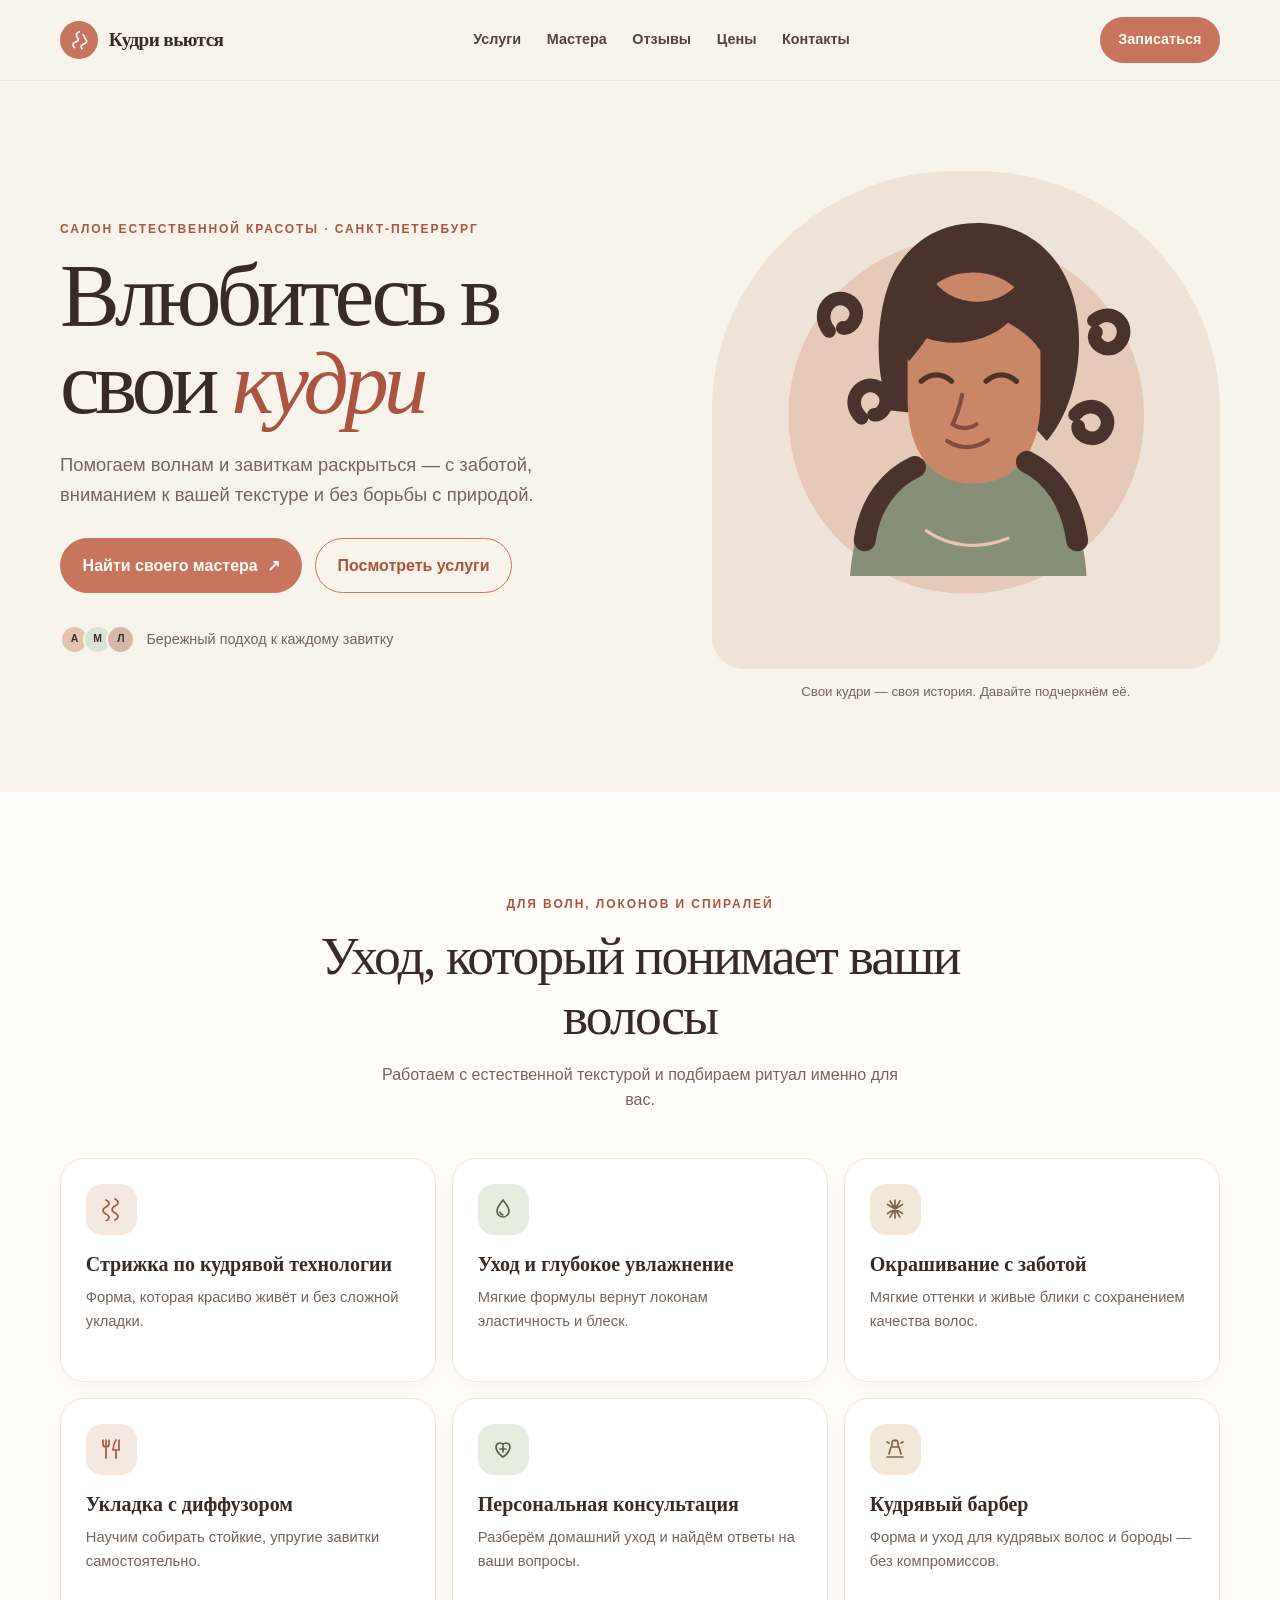
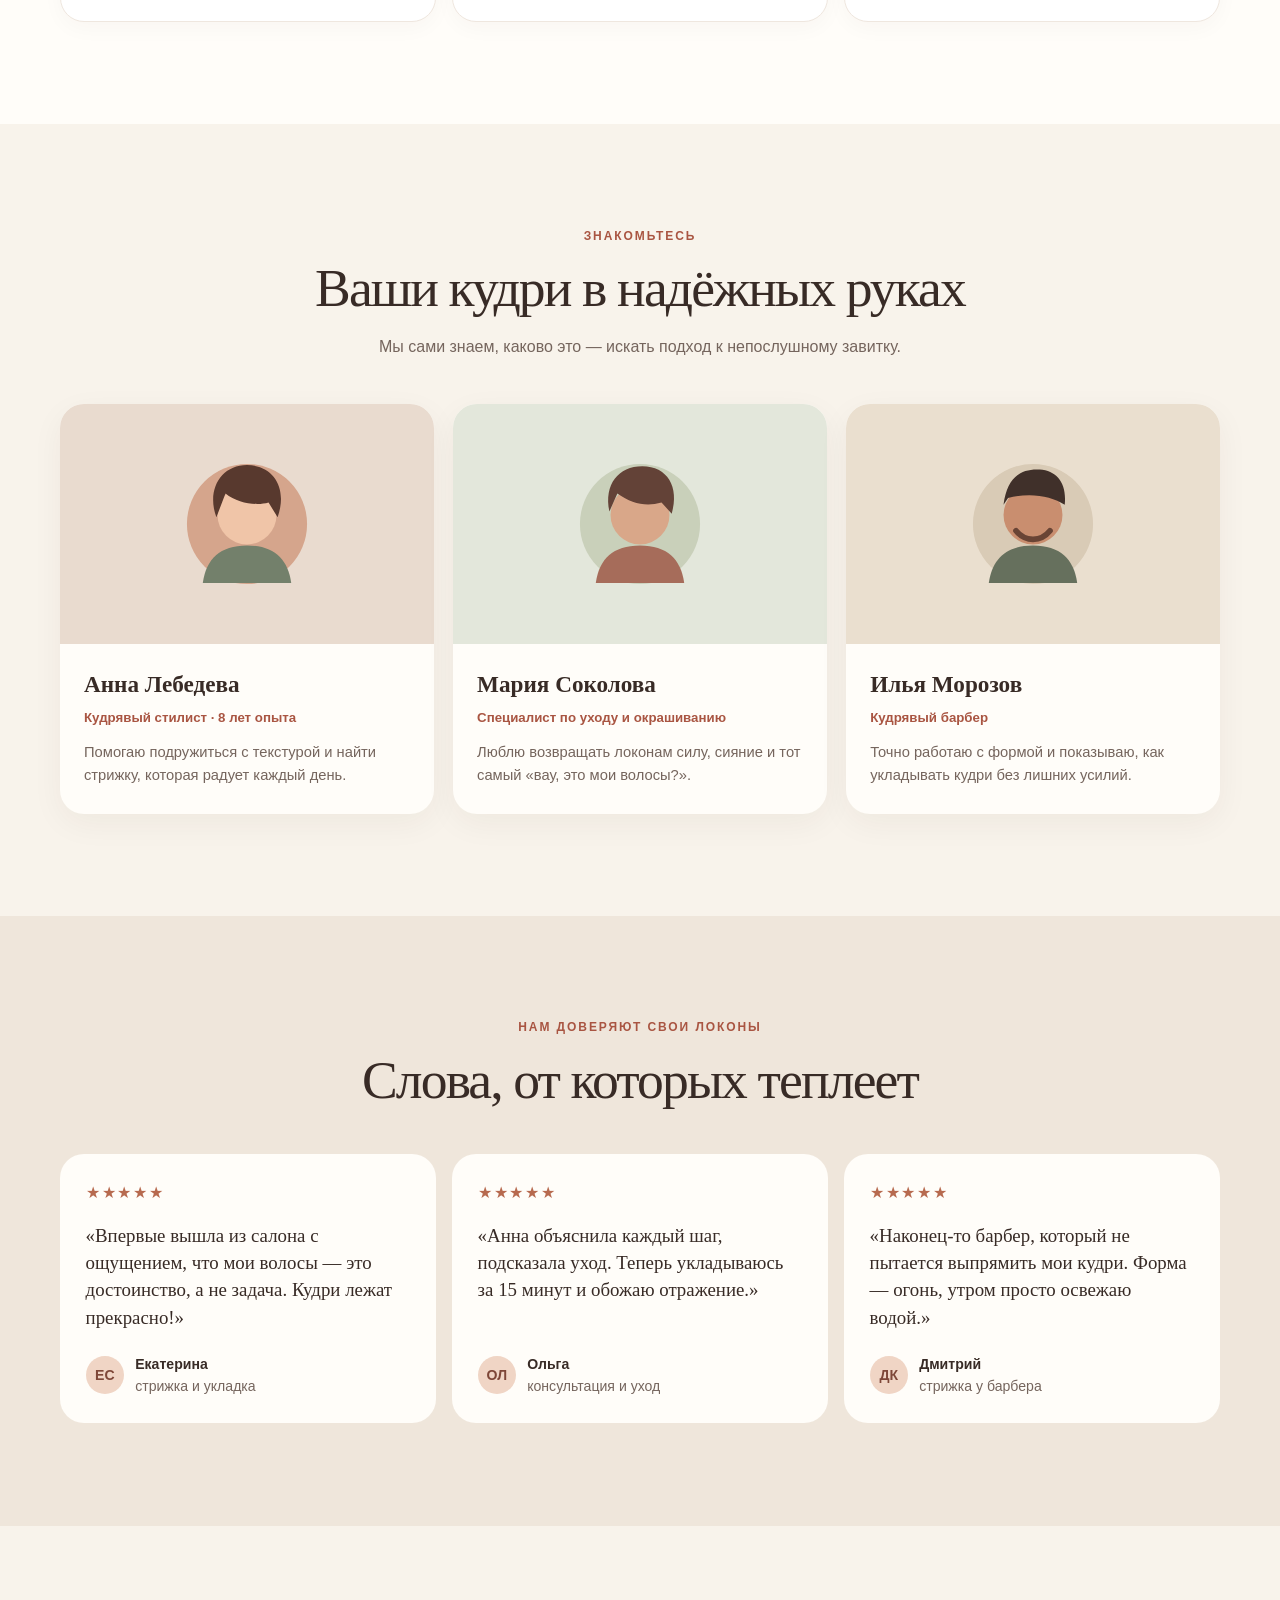
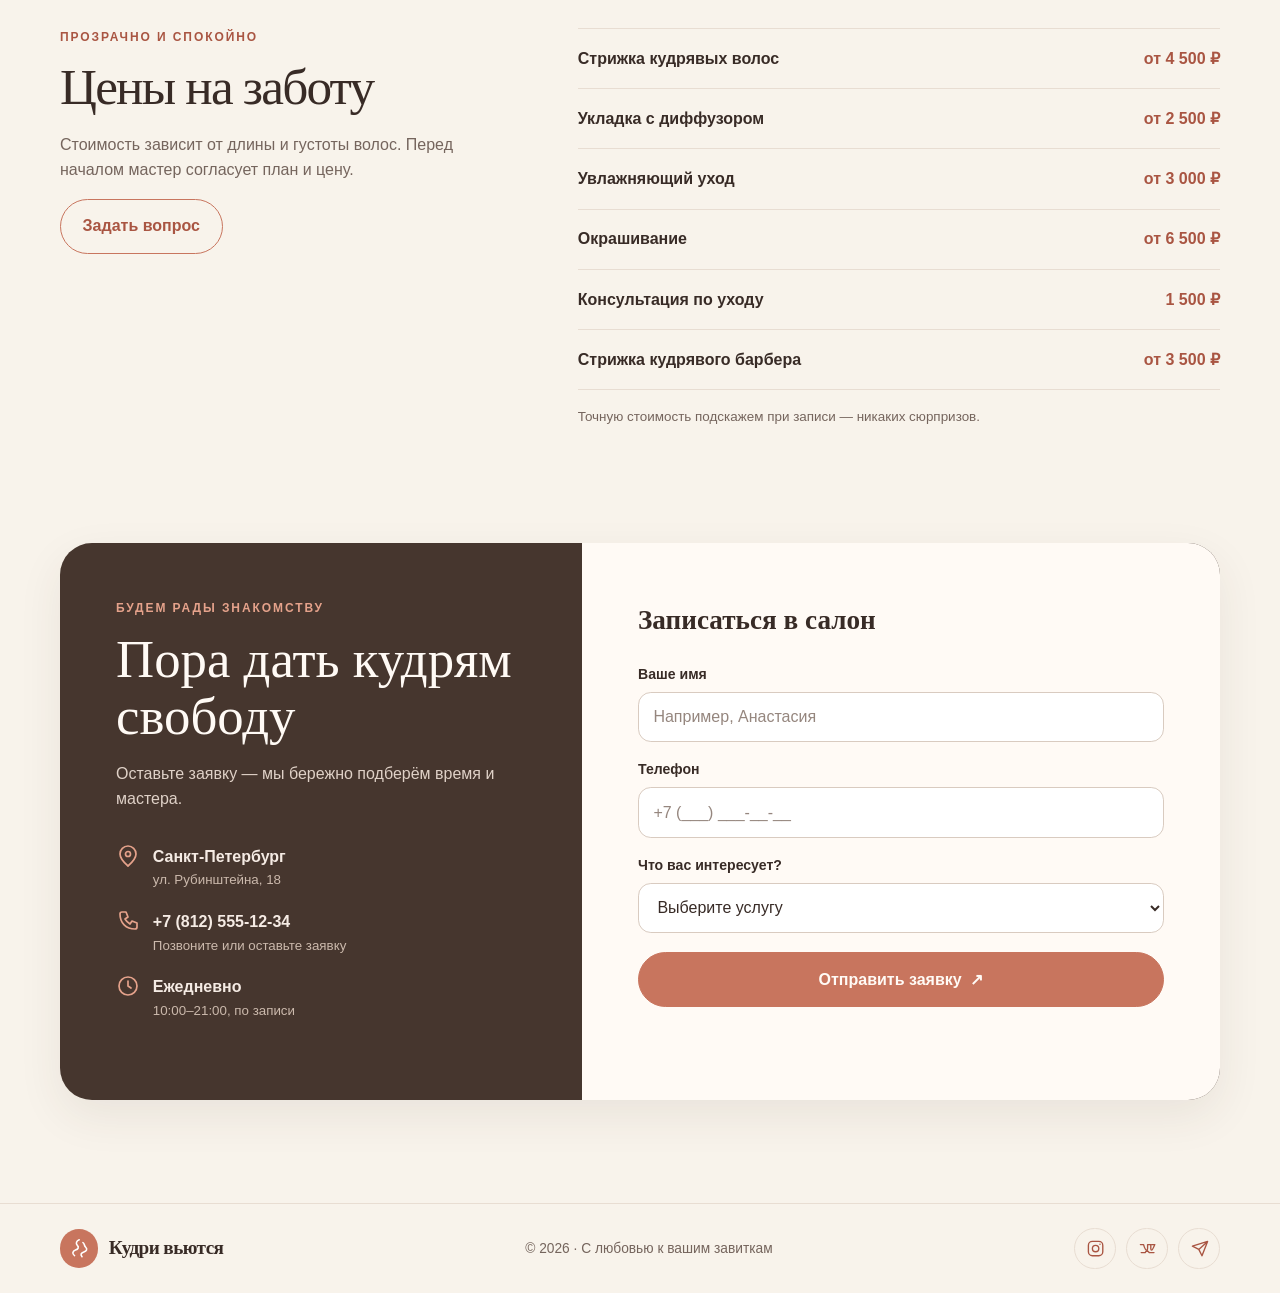
==== index1.html @ ad578640 "hello commit" ====
<!DOCTYPE html>
<html lang="ru">
<head>
  <meta charset="UTF-8">
  <meta name="viewport" content="width=device-width, initial-scale=1.0">
  <meta name="theme-color" content="#f8f3eb">
  <meta name="description" content="Кудри вьются — салон бережного ухода и стрижки для кудрявых волос в Санкт-Петербурге.">
  <title>Кудри вьются — салон для ваших локонов</title>
  <style>
    /* Основа и типографика */
    :root {
      --cream: #f8f3eb;
      --paper: #fffdf9;
      --sand: #eee3d6;
      --rose: #c8755e;
      --rose-dark: #a95542;
      --brown: #382b26;
      --muted: #75655d;
      --sage: #dce2d5;
      --line: #e8ddd2;
      --shadow: 0 1rem 2.8rem rgba(69, 47, 36, .08);
      --radius: 1.5rem;
      font-family: "Segoe UI", "Helvetica Neue", Arial, sans-serif;
      color: var(--brown);
      background: var(--cream);
      scroll-behavior: smooth;
      scroll-padding-top: 6rem;
    }
    * { box-sizing: border-box; }
    body { margin: 0; min-width: 320px; background: var(--cream); line-height: 1.6; }
    button, input, select { font: inherit; }
    a { color: inherit; text-decoration: none; }
    button, a, input, select { -webkit-tap-highlight-color: transparent; }
    :focus-visible { outline: 3px solid #b9624c; outline-offset: 4px; }
    .container { width: min(100% - 2rem, 1160px); margin-inline: auto; }
    .eyebrow { margin: 0 0 .75rem; color: var(--rose-dark); font-size: .75rem; font-weight: 800; letter-spacing: .16em; text-transform: uppercase; }
    .section { padding-block: clamp(4rem, 8vw, 7rem); }
    .section-heading { max-width: 42rem; margin: 0 auto 2.8rem; text-align: center; }
    .section-heading h2 { margin: 0; font-family: Georgia, "Times New Roman", serif; font-size: clamp(2rem, 5vw, 3.35rem); font-weight: 500; line-height: 1.12; letter-spacing: -.035em; }
    .section-heading p:last-child { max-width: 34rem; margin: 1rem auto 0; color: var(--muted); }
    .button { display: inline-flex; min-height: 3.2rem; align-items: center; justify-content: center; gap: .55rem; padding: .85rem 1.35rem; border: 1px solid var(--rose); border-radius: 999px; background: var(--rose); color: #fffaf5; font-weight: 700; cursor: pointer; transition: background .2s, color .2s, transform .2s, box-shadow .2s; }
    .button:hover { transform: translateY(-2px); background: var(--rose-dark); box-shadow: 0 .6rem 1.3rem #9d594033; }
    .button-outline { background: transparent; color: var(--rose-dark); }
    .button-outline:hover { background: var(--rose); color: #fffaf5; }
    .icon { width: 1.5rem; height: 1.5rem; flex: none; fill: none; stroke: currentColor; stroke-width: 1.7; stroke-linecap: round; stroke-linejoin: round; }

    /* Шапка и навигация */
    .site-header { position: sticky; z-index: 10; top: 0; border-bottom: 1px solid rgba(95, 69, 54, .09); background: rgba(248, 243, 235, .94); backdrop-filter: blur(14px); }
    .header-inner { display: flex; min-height: 5rem; align-items: center; justify-content: space-between; gap: 1.2rem; }
    .brand { display: inline-flex; align-items: center; gap: .65rem; font-family: Georgia, "Times New Roman", serif; font-size: 1.2rem; font-weight: 700; letter-spacing: -.03em; white-space: nowrap; }
    .brand-mark { display: grid; width: 2.4rem; height: 2.4rem; place-items: center; border-radius: 50%; background: var(--rose); color: white; }
    .brand-mark .icon { width: 1.4rem; height: 1.4rem; }
    .nav { display: flex; align-items: center; gap: clamp(.8rem, 2vw, 1.7rem); }
    .nav a { color: #55443c; font-size: .9rem; font-weight: 650; transition: color .2s; }
    .nav a:hover { color: var(--rose-dark); }
    .header-cta { min-height: 2.8rem; padding: .65rem 1.1rem; font-size: .9rem; }
    .menu-toggle { display: none; width: 2.8rem; height: 2.8rem; align-items: center; justify-content: center; border: 1px solid var(--line); border-radius: 50%; background: var(--paper); color: var(--brown); cursor: pointer; }

    /* Первый экран */
    .hero { overflow: hidden; padding-block: clamp(3rem, 7vw, 6.5rem); }
    .hero-grid { display: grid; grid-template-columns: 1.05fr .95fr; align-items: center; gap: clamp(2rem, 7vw, 6rem); }
    .hero-copy { padding-block: 1rem; }
    .hero h1 { max-width: 12ch; margin: 0; font-family: Georgia, "Times New Roman", serif; font-size: clamp(3rem, 7vw, 6rem); font-weight: 500; line-height: .99; letter-spacing: -.055em; }
    .hero h1 em { color: var(--rose-dark); font-weight: 500; }
    .hero-copy > p:not(.eyebrow) { max-width: 33rem; margin: 1.4rem 0 1.8rem; color: var(--muted); font-size: clamp(1rem, 1.7vw, 1.15rem); }
    .hero-actions { display: flex; flex-wrap: wrap; gap: .8rem; }
    .hero-note { display: flex; align-items: center; gap: .7rem; margin-top: 2rem; color: var(--muted); font-size: .9rem; }
    .note-dots { display: flex; }
    .note-dots span { display: grid; width: 1.8rem; height: 1.8rem; place-items: center; margin-left: -.35rem; border: 2px solid var(--cream); border-radius: 50%; background: var(--sage); color: var(--brown); font-size: .65rem; font-weight: 800; }
    .note-dots span:first-child { margin-left: 0; background: #e5c3ad; }
    .note-dots span:last-child { background: #d6b9aa; }
    .hero-art { display: flex; min-height: 27rem; align-items: center; justify-content: center; padding: 1.5rem; border-radius: 48% 48% 2rem 2rem; background: var(--sand); }
    .hero-art svg { display: block; width: min(100%, 30rem); height: auto; }
    .hero-caption { margin: .8rem 0 0; color: var(--muted); font-size: .83rem; text-align: center; }

    /* Карточки услуг */
    .services { background: var(--paper); }
    .service-grid { display: grid; grid-template-columns: repeat(3, 1fr); gap: 1rem; }
    .service-card { display: flex; min-height: 14rem; flex-direction: column; align-items: flex-start; padding: 1.55rem; border: 1px solid #efe7df; border-radius: var(--radius); background: #fff; box-shadow: 0 .4rem 1.3rem #422a1a08; transition: transform .22s, box-shadow .22s; }
    .service-card:hover { transform: translateY(-4px); box-shadow: var(--shadow); }
    .service-icon { display: grid; width: 3.2rem; height: 3.2rem; place-items: center; margin-bottom: 1.1rem; border-radius: 1rem; background: #f5e8df; color: var(--rose-dark); }
    .service-card:nth-child(3n + 2) .service-icon { background: #e8ecdf; color: #586247; }
    .service-card:nth-child(3n) .service-icon { background: #f1e8d8; color: #806544; }
    .service-card h3 { margin: 0; font-family: Georgia, "Times New Roman", serif; font-size: 1.25rem; line-height: 1.25; }
    .service-card p { margin: .55rem 0 0; color: var(--muted); font-size: .92rem; }

    /* Мастера */
    .team-grid { display: grid; grid-template-columns: repeat(3, 1fr); gap: 1.2rem; }
    .master-card { overflow: hidden; border-radius: var(--radius); background: var(--paper); box-shadow: 0 .6rem 2rem #422a1a0d; }
    .portrait { display: grid; min-height: 15rem; place-items: center; background: #e9dbcf; }
    .master-card:nth-child(2) .portrait { background: #e3e7db; }
    .master-card:nth-child(3) .portrait { background: #eadfcf; }
    .portrait svg { width: 8.5rem; height: 8.5rem; }
    .master-info { padding: 1.35rem 1.5rem 1.6rem; }
    .master-info h3 { margin: 0; font-family: Georgia, "Times New Roman", serif; font-size: 1.45rem; }
    .master-role { margin: .25rem 0 .8rem; color: var(--rose-dark); font-size: .83rem; font-weight: 750; }
    .master-info p:last-child { margin: 0; color: var(--muted); font-size: .92rem; }

    /* Отзывы */
    .reviews { background: #efe6db; }
    .review-grid { display: grid; grid-template-columns: repeat(3, 1fr); gap: 1rem; }
    .review-card { display: flex; flex-direction: column; padding: 1.6rem; border-radius: var(--radius); background: var(--paper); }
    .stars { color: #b76a4f; letter-spacing: .12em; }
    .review-card blockquote { flex: 1; margin: 1rem 0 1.35rem; font-family: Georgia, "Times New Roman", serif; font-size: 1.18rem; line-height: 1.45; }
    .review-author { display: flex; align-items: center; gap: .7rem; color: var(--muted); font-size: .88rem; }
    .review-author strong { color: var(--brown); }
    .review-avatar { display: grid; width: 2.4rem; height: 2.4rem; place-items: center; border-radius: 50%; background: #f0d5c5; color: #7e4738; font-weight: 800; }

    /* Цены */
    .price-wrap { display: grid; grid-template-columns: .8fr 1.2fr; gap: clamp(2rem, 7vw, 6rem); align-items: start; }
    .price-intro h2 { margin: 0; font-family: Georgia, "Times New Roman", serif; font-size: clamp(2rem, 4.5vw, 3.2rem); font-weight: 500; line-height: 1.1; letter-spacing: -.035em; }
    .price-intro > p:not(.eyebrow) { color: var(--muted); }
    .price-list { margin: 0; padding: 0; list-style: none; border-top: 1px solid var(--line); }
    .price-list li { display: flex; justify-content: space-between; gap: 1rem; padding: 1.05rem 0; border-bottom: 1px solid var(--line); }
    .price-list span:first-child { font-weight: 650; }
    .price-list span:last-child { color: var(--rose-dark); font-weight: 800; white-space: nowrap; }
    .price-footnote { margin-top: 1rem; color: var(--muted); font-size: .84rem; }

    /* Контакты и форма записи */
    .contact-section { padding-bottom: clamp(4rem, 8vw, 7rem); }
    .contact-panel { display: grid; grid-template-columns: .9fr 1.1fr; overflow: hidden; border-radius: 2rem; background: #46362e; color: #fffaf5; box-shadow: var(--shadow); }
    .contact-info { padding: clamp(1.6rem, 5vw, 3.5rem); }
    .contact-info .eyebrow { color: #e5a28b; }
    .contact-info h2 { margin: 0 0 1rem; font-family: Georgia, "Times New Roman", serif; font-size: clamp(2rem, 4.5vw, 3.3rem); font-weight: 500; line-height: 1.08; }
    .contact-info > p { color: #dfd1c7; }
    .contact-list { display: grid; gap: 1.15rem; margin: 2rem 0 0; padding: 0; list-style: none; }
    .contact-list li { display: flex; align-items: flex-start; gap: .8rem; color: #f5ebe4; }
    .contact-list .icon { color: #e5a28b; }
    .contact-list small { display: block; color: #cbb9ac; }
    .contact-form { display: grid; align-content: center; gap: 1rem; padding: clamp(1.6rem, 5vw, 3.5rem); background: #fffaf5; color: var(--brown); }
    .contact-form h3 { margin: 0 0 .25rem; font-family: Georgia, "Times New Roman", serif; font-size: 1.7rem; }
    .field { display: grid; gap: .4rem; }
    .field label { font-size: .88rem; font-weight: 700; }
    .field input, .field select { width: 100%; min-height: 3.15rem; padding: .7rem .9rem; border: 1px solid #d9cbc0; border-radius: .8rem; background: white; color: var(--brown); }
    .field input::placeholder { color: #95867e; }
    .contact-form .button { width: 100%; margin-top: .2rem; }
    .form-message { min-height: 1.35rem; margin: 0; color: #536142; font-size: .9rem; font-weight: 700; }

    /* Подвал */
    .site-footer { padding-block: 1.5rem; border-top: 1px solid var(--line); }
    .footer-inner { display: flex; flex-wrap: wrap; align-items: center; justify-content: space-between; gap: 1rem; }
    .footer-copy { color: var(--muted); font-size: .86rem; }
    .socials { display: flex; gap: .65rem; }
    .socials a { display: grid; width: 2.6rem; height: 2.6rem; place-items: center; border: 1px solid var(--line); border-radius: 50%; color: var(--rose-dark); transition: background .2s, color .2s; }
    .socials a:hover { background: var(--rose); color: white; }
    .socials .icon { width: 1.2rem; height: 1.2rem; }

    /* Адаптация */
    @media (max-width: 900px) {
      .nav { gap: .85rem; }
      .nav a { font-size: .82rem; }
      .hero-grid { gap: 2rem; }
      .hero-art { min-height: 23rem; }
      .service-grid { grid-template-columns: repeat(2, 1fr); }
      .contact-panel { grid-template-columns: 1fr 1fr; }
    }
    @media (max-width: 700px) {
      .header-inner { min-height: 4.5rem; }
      .menu-toggle { display: inline-flex; }
      .header-cta { display: none; }
      .nav { display: none; position: absolute; top: 100%; right: 0; left: 0; flex-direction: column; align-items: stretch; gap: 0; padding: .5rem 1rem 1rem; border-bottom: 1px solid var(--line); background: var(--cream); box-shadow: 0 1rem 1.5rem #37251a12; }
      .nav.is-open { display: flex; }
      .nav a { padding: .8rem .5rem; border-bottom: 1px solid var(--line); font-size: 1rem; }
      .nav a:last-child { border-bottom: 0; }
      .hero-grid { grid-template-columns: 1fr; }
      .hero-copy { text-align: center; }
      .hero h1 { max-width: 11ch; margin-inline: auto; }
      .hero-copy > p:not(.eyebrow) { margin-inline: auto; }
      .hero-actions, .hero-note { justify-content: center; }
      .hero-art { min-height: auto; max-width: 30rem; margin-inline: auto; }
      .team-grid, .review-grid { grid-template-columns: 1fr; max-width: 32rem; margin-inline: auto; }
      .portrait { min-height: 12rem; }
      .price-wrap { grid-template-columns: 1fr; gap: 1.5rem; }
      .contact-panel { grid-template-columns: 1fr; }
    }
    @media (max-width: 460px) {
      .container { width: min(100% - 1.25rem, 1160px); }
      .brand { font-size: 1.08rem; }
      .hero { padding-top: 2.3rem; }
      .hero h1 { font-size: clamp(2.7rem, 13vw, 4rem); }
      .hero-actions .button { width: 100%; }
      .service-grid { grid-template-columns: 1fr; }
      .service-card { min-height: auto; }
      .price-list li { font-size: .92rem; }
      .footer-inner { justify-content: center; text-align: center; }
    }
    @media (prefers-reduced-motion: reduce) {
      *, *::before, *::after { scroll-behavior: auto !important; transition-duration: .01ms !important; }
    }
  </style>
</head>
<body>
  <header class="site-header">
    <div class="container header-inner">
      <a class="brand" href="#top" aria-label="Кудри вьются — на главную">
        <span class="brand-mark" aria-hidden="true"><svg class="icon" viewBox="0 0 24 24"><path d="M7 20c-3-2-2-5 1-6s4-3 2-5-1-5 2-6M15 21c-2-2-1-4 2-5s4-3 2-5-1-4-3-5"/></svg></span>
        <span>Кудри вьются</span>
      </a>
      <nav class="nav" id="site-nav" aria-label="Основная навигация">
        <a href="#services">Услуги</a><a href="#team">Мастера</a><a href="#reviews">Отзывы</a><a href="#prices">Цены</a><a href="#contacts">Контакты</a>
      </nav>
      <a class="button header-cta" href="#contacts">Записаться</a>
      <button class="menu-toggle" type="button" aria-label="Открыть меню" aria-expanded="false" aria-controls="site-nav">
        <svg class="icon menu-icon" viewBox="0 0 24 24" aria-hidden="true"><path d="M4 7h16M4 12h16M4 17h16"/></svg>
      </button>
    </div>
  </header>

  <main id="top">
    <section class="hero" aria-labelledby="hero-title">
      <div class="container hero-grid">
        <div class="hero-copy">
          <p class="eyebrow">Салон естественной красоты · Санкт-Петербург</p>
          <h1 id="hero-title">Влюбитесь в свои <em>кудри</em></h1>
          <p>Помогаем волнам и завиткам раскрыться — с заботой, вниманием к вашей текстуре и без борьбы с природой.</p>
          <div class="hero-actions"><a class="button" href="#contacts">Найти своего мастера <span aria-hidden="true">↗</span></a><a class="button button-outline" href="#services">Посмотреть услуги</a></div>
          <div class="hero-note"><span class="note-dots" aria-hidden="true"><span>А</span><span>М</span><span>Л</span></span><span>Бережный подход к каждому завитку</span></div>
        </div>
        <div>
          <div class="hero-art" role="img" aria-label="Иллюстрация девушки с объёмными кудрявыми волосами">
            <svg viewBox="0 0 440 430" xmlns="http://www.w3.org/2000/svg" aria-hidden="true">
              <circle cx="220" cy="211" r="170" fill="#e7c9b7"/>
              <path d="M109 364c4-60 30-94 63-111h101c36 19 59 57 62 111" fill="#879077"/>
              <path d="M148 206c-19-38-14-111 9-142 19-26 46-39 81-37 44 3 76 33 86 77 11 50-3 104-27 131l-24-27H168z" fill="#49332a"/>
              <path d="M164 156c0-49 22-82 62-82 42 0 65 34 65 81v41c0 52-26 80-65 80-38 0-62-30-62-80z" fill="#c98768"/>
              <path d="M165 159c-12-33-6-76 14-99 8 30 28 41 50 42 24 1 39-13 50-29 28 20 34 58 18 86-10-20-23-29-37-37-17 16-48 25-78 15-4 7-10 14-17 22z" fill="#49332a"/>
              <path d="M177 178c9-8 20-8 29 0M239 178c9-8 20-8 29 0" fill="none" stroke="#49332a" stroke-width="5" stroke-linecap="round"/>
              <path d="M216 191c-2 11-5 20-9 28 7 5 16 5 23 0M202 235c12 8 27 8 39-1" fill="none" stroke="#814c3d" stroke-width="4" stroke-linecap="round"/>
              <path d="M171 260c-22 10-43 33-48 70M278 255c23 11 43 37 48 75" fill="none" stroke="#49332a" stroke-width="21" stroke-linecap="round"/>
              <path d="M89 130c-15-19 5-39 20-28 13 10 2 27-7 25M342 120c19-15 37 7 24 22-11 12-28-1-22-11M120 213c-17-16 0-38 16-29 14 8 6 27-4 26M324 210c16-18 38-1 29 15-8 14-27 6-26-4" fill="none" stroke="#49332a" stroke-width="13" stroke-linecap="round"/>
              <path d="M182 321c20 14 48 19 78 7" fill="none" stroke="#e9c5af" stroke-width="3" stroke-linecap="round"/>
            </svg>
          </div>
          <p class="hero-caption">Свои кудри — своя история. Давайте подчеркнём её.</p>
        </div>
      </div>
    </section>

    <section class="section services" id="services" aria-labelledby="services-title">
      <div class="container">
        <div class="section-heading"><p class="eyebrow">Для волн, локонов и спиралей</p><h2 id="services-title">Уход, который понимает ваши волосы</h2><p>Работаем с естественной текстурой и подбираем ритуал именно для вас.</p></div>
        <div class="service-grid">
          <article class="service-card"><span class="service-icon"><svg class="icon" viewBox="0 0 24 24" aria-hidden="true"><path d="M7 3c4 2 4 5 0 7s-4 5 0 7 4 5 0 7M16 2c4 2 4 5 0 7s-4 5 0 7 4 5 0 7"/></svg></span><h3>Стрижка по кудрявой технологии</h3><p>Форма, которая красиво живёт и без сложной укладки.</p></article>
          <article class="service-card"><span class="service-icon"><svg class="icon" viewBox="0 0 24 24" aria-hidden="true"><path d="M12 3c-2 3-6 7-6 11a6 6 0 0 0 12 0c0-4-4-8-6-11zM9 15c.3 1.6 1.2 2.5 2.7 2.8"/></svg></span><h3>Уход и глубокое увлажнение</h3><p>Мягкие формулы вернут локонам эластичность и блеск.</p></article>
          <article class="service-card"><span class="service-icon"><svg class="icon" viewBox="0 0 24 24" aria-hidden="true"><path d="M12 3v18M4.5 7.5l15 9M4.5 16.5l15-9M7 4l10 16M17 4 7 20"/></svg></span><h3>Окрашивание с заботой</h3><p>Мягкие оттенки и живые блики с сохранением качества волос.</p></article>
          <article class="service-card"><span class="service-icon"><svg class="icon" viewBox="0 0 24 24" aria-hidden="true"><path d="M7 3v7M4 3v4a3 3 0 0 0 6 0V3M7 10v11M17 3c-2 3-3 6-3 10h6V3M17 13v8"/></svg></span><h3>Укладка с диффузором</h3><p>Научим собирать стойкие, упругие завитки самостоятельно.</p></article>
          <article class="service-card"><span class="service-icon"><svg class="icon" viewBox="0 0 24 24" aria-hidden="true"><path d="M12 20s-7-4.4-7-10a4 4 0 0 1 7-2.6A4 4 0 0 1 19 10c0 5.6-7 10-7 10zM9 12h6M12 9v6"/></svg></span><h3>Персональная консультация</h3><p>Разберём домашний уход и найдём ответы на ваши вопросы.</p></article>
          <article class="service-card"><span class="service-icon"><svg class="icon" viewBox="0 0 24 24" aria-hidden="true"><path d="M4 20h16M6 17l2-7h8l2 7M9 10V6a3 3 0 0 1 6 0v4M12 3v1M4 5l2 1M20 5l-2 1"/></svg></span><h3>Кудрявый барбер</h3><p>Форма и уход для кудрявых волос и бороды — без компромиссов.</p></article>
        </div>
      </div>
    </section>

    <section class="section" id="team" aria-labelledby="team-title">
      <div class="container">
        <div class="section-heading"><p class="eyebrow">Знакомьтесь</p><h2 id="team-title">Ваши кудри в надёжных руках</h2><p>Мы сами знаем, каково это — искать подход к непослушному завитку.</p></div>
        <div class="team-grid">
          <article class="master-card"><div class="portrait" role="img" aria-label="Иллюстрация портрета мастера Анны"><svg viewBox="0 0 120 120" aria-hidden="true"><circle cx="60" cy="60" r="53" fill="#d5a58c"/><path d="M21 112c3-21 15-33 39-33s36 12 39 33" fill="#73806b"/><circle cx="60" cy="52" r="26" fill="#f0c5a8"/><path d="M33 54c-9-24 4-46 27-46 24 0 36 21 27 46l-8-13c-10 3-27 1-38-8z" fill="#58392e"/></svg></div><div class="master-info"><h3>Анна Лебедева</h3><p class="master-role">Кудрявый стилист · 8 лет опыта</p><p>Помогаю подружиться с текстурой и найти стрижку, которая радует каждый день.</p></div></article>
          <article class="master-card"><div class="portrait" role="img" aria-label="Иллюстрация портрета мастера Марии"><svg viewBox="0 0 120 120" aria-hidden="true"><circle cx="60" cy="60" r="53" fill="#c9d0ba"/><path d="M21 112c3-21 15-33 39-33s36 12 39 33" fill="#a66c5a"/><circle cx="60" cy="52" r="26" fill="#d9a789"/><path d="M33 49C28 25 41 9 62 9c22 0 33 18 26 42l-9-10c-14 4-26 1-39-8z" fill="#634237"/></svg></div><div class="master-info"><h3>Мария Соколова</h3><p class="master-role">Специалист по уходу и окрашиванию</p><p>Люблю возвращать локонам силу, сияние и тот самый «вау, это мои волосы?».</p></div></article>
          <article class="master-card"><div class="portrait" role="img" aria-label="Иллюстрация портрета мастера Ильи"><svg viewBox="0 0 120 120" aria-hidden="true"><circle cx="60" cy="60" r="53" fill="#d9cbb6"/><path d="M21 112c3-21 15-33 39-33s36 12 39 33" fill="#66705d"/><circle cx="60" cy="52" r="26" fill="#c98e6f"/><path d="M34 43C37 19 49 11 66 12c15 1 24 12 22 31-12-8-31-11-50-6z" fill="#40302a"/><path d="M45 66c8 10 22 10 30 0" fill="none" stroke="#694435" stroke-width="5" stroke-linecap="round"/></svg></div><div class="master-info"><h3>Илья Морозов</h3><p class="master-role">Кудрявый барбер</p><p>Точно работаю с формой и показываю, как укладывать кудри без лишних усилий.</p></div></article>
        </div>
      </div>
    </section>

    <section class="section reviews" id="reviews" aria-labelledby="reviews-title">
      <div class="container">
        <div class="section-heading"><p class="eyebrow">Нам доверяют свои локоны</p><h2 id="reviews-title">Слова, от которых теплеет</h2></div>
        <div class="review-grid">
          <article class="review-card"><div class="stars" aria-label="5 из 5 звёзд">★★★★★</div><blockquote>«Впервые вышла из салона с ощущением, что мои волосы — это достоинство, а не задача. Кудри лежат прекрасно!»</blockquote><div class="review-author"><span class="review-avatar" aria-hidden="true">ЕС</span><span><strong>Екатерина</strong><br>стрижка и укладка</span></div></article>
          <article class="review-card"><div class="stars" aria-label="5 из 5 звёзд">★★★★★</div><blockquote>«Анна объяснила каждый шаг, подсказала уход. Теперь укладываюсь за 15 минут и обожаю отражение.»</blockquote><div class="review-author"><span class="review-avatar" aria-hidden="true">ОЛ</span><span><strong>Ольга</strong><br>консультация и уход</span></div></article>
          <article class="review-card"><div class="stars" aria-label="5 из 5 звёзд">★★★★★</div><blockquote>«Наконец-то барбер, который не пытается выпрямить мои кудри. Форма — огонь, утром просто освежаю водой.»</blockquote><div class="review-author"><span class="review-avatar" aria-hidden="true">ДК</span><span><strong>Дмитрий</strong><br>стрижка у барбера</span></div></article>
        </div>
      </div>
    </section>

    <section class="section" id="prices" aria-labelledby="prices-title">
      <div class="container price-wrap">
        <div class="price-intro"><p class="eyebrow">Прозрачно и спокойно</p><h2 id="prices-title">Цены на заботу</h2><p>Стоимость зависит от длины и густоты волос. Перед началом мастер согласует план и цену.</p><a class="button button-outline" href="#contacts">Задать вопрос</a></div>
        <div><ul class="price-list"><li><span>Стрижка кудрявых волос</span><span>от 4 500 ₽</span></li><li><span>Укладка с диффузором</span><span>от 2 500 ₽</span></li><li><span>Увлажняющий уход</span><span>от 3 000 ₽</span></li><li><span>Окрашивание</span><span>от 6 500 ₽</span></li><li><span>Консультация по уходу</span><span>1 500 ₽</span></li><li><span>Стрижка кудрявого барбера</span><span>от 3 500 ₽</span></li></ul><p class="price-footnote">Точную стоимость подскажем при записи — никаких сюрпризов.</p></div>
      </div>
    </section>

    <section class="contact-section" id="contacts" aria-labelledby="contact-title">
      <div class="container contact-panel">
        <div class="contact-info"><p class="eyebrow">Будем рады знакомству</p><h2 id="contact-title">Пора дать кудрям свободу</h2><p>Оставьте заявку — мы бережно подберём время и мастера.</p>
          <ul class="contact-list">
            <li><svg class="icon" viewBox="0 0 24 24" aria-hidden="true"><path d="M20 10c0 5-8 12-8 12S4 15 4 10a8 8 0 1 1 16 0z"/><circle cx="12" cy="10" r="2.5"/></svg><span><strong>Санкт-Петербург</strong><small>ул. Рубинштейна, 18</small></span></li>
            <li><svg class="icon" viewBox="0 0 24 24" aria-hidden="true"><path d="M6 3h4l2 5-3 2a15 15 0 0 0 5 5l2-3 5 2v4c0 1.1-.9 2-2 2C10 20 4 14 4 5c0-1.1.9-2 2-2z"/></svg><span><strong><a href="tel:+78125551234">+7 (812) 555-12-34</a></strong><small>Позвоните или оставьте заявку</small></span></li>
            <li><svg class="icon" viewBox="0 0 24 24" aria-hidden="true"><circle cx="12" cy="12" r="9"/><path d="M12 7v5l3 2"/></svg><span><strong>Ежедневно</strong><small>10:00–21:00, по записи</small></span></li>
          </ul>
        </div>
        <form class="contact-form" id="appointment-form">
          <h3>Записаться в салон</h3>
          <div class="field"><label for="name">Ваше имя</label><input id="name" name="name" type="text" autocomplete="name" placeholder="Например, Анастасия" required></div>
          <div class="field"><label for="phone">Телефон</label><input id="phone" name="phone" type="tel" autocomplete="tel" inputmode="tel" placeholder="+7 (___) ___-__-__" required></div>
          <div class="field"><label for="service">Что вас интересует?</label><select id="service" name="service" required><option value="" disabled selected>Выберите услугу</option><option>Стрижка кудрявых волос</option><option>Уход и увлажнение</option><option>Окрашивание</option><option>Укладка с диффузором</option><option>Консультация по уходу</option><option>Кудрявый барбер</option></select></div>
          <button class="button" type="submit">Отправить заявку <span aria-hidden="true">↗</span></button>
          <p class="form-message" id="form-message" role="status" aria-live="polite"></p>
        </form>
      </div>
    </section>
  </main>

  <footer class="site-footer"><div class="container footer-inner"><a class="brand" href="#top"><span class="brand-mark" aria-hidden="true"><svg class="icon" viewBox="0 0 24 24"><path d="M7 20c-3-2-2-5 1-6s4-3 2-5-1-5 2-6M15 21c-2-2-1-4 2-5s4-3 2-5-1-4-3-5"/></svg></span><span>Кудри вьются</span></a><span class="footer-copy">© <span id="year">2026</span> · С любовью к вашим завиткам</span><div class="socials" aria-label="Мы в социальных сетях"><a href="https://instagram.com/" aria-label="Instagram"><svg class="icon" viewBox="0 0 24 24" aria-hidden="true"><rect x="3" y="3" width="18" height="18" rx="5"/><circle cx="12" cy="12" r="4"/><path d="M17.5 6.5h.01"/></svg></a><a href="https://vk.com/" aria-label="ВКонтакте"><svg class="icon" viewBox="0 0 24 24" aria-hidden="true"><path d="M3 7h4c1.3 5 3 7 4 7s1-1 1-3V7h4v5c0 1 .4 2 1 2s2-2 4-7h-4M4 17h5l2-3 3 3h6"/></svg></a><a href="https://t.me/" aria-label="Telegram"><svg class="icon" viewBox="0 0 24 24" aria-hidden="true"><path d="m22 3-7 18-4-8-8-4zM22 3 11 13"/></svg></a></div></div></footer>

  <script>
    // Меню для мобильной навигации
    const menuButton = document.querySelector('.menu-toggle');
    const siteNav = document.querySelector('#site-nav');
    menuButton.addEventListener('click', () => {
      const isOpen = menuButton.getAttribute('aria-expanded') === 'true';
      menuButton.setAttribute('aria-expanded', String(!isOpen));
      menuButton.setAttribute('aria-label', isOpen ? 'Открыть меню' : 'Закрыть меню');
      siteNav.classList.toggle('is-open', !isOpen);
    });
    siteNav.querySelectorAll('a').forEach((link) => link.addEventListener('click', () => {
      siteNav.classList.remove('is-open');
      menuButton.setAttribute('aria-expanded', 'false');
      menuButton.setAttribute('aria-label', 'Открыть меню');
    }));

    // Плавная прокрутка с учётом липкой шапки
    document.querySelectorAll('a[href^="#"]').forEach((link) => link.addEventListener('click', (event) => {
      const target = document.querySelector(link.getAttribute('href'));
      if (target) {
        event.preventDefault();
        target.scrollIntoView({ behavior: window.matchMedia('(prefers-reduced-motion: reduce)').matches ? 'auto' : 'smooth', block: 'start' });
      }
    }));

    // Подтверждение заявки на демо-странице
    const appointmentForm = document.querySelector('#appointment-form');
    appointmentForm.addEventListener('submit', (event) => {
      event.preventDefault();
      if (!appointmentForm.reportValidity()) return;
      const clientName = appointmentForm.elements.name.value.trim();
      document.querySelector('#form-message').textContent = `Спасибо, ${clientName}! Мы скоро вам позвоним.`;
      appointmentForm.reset();
    });
  </script>
</body>
</html>
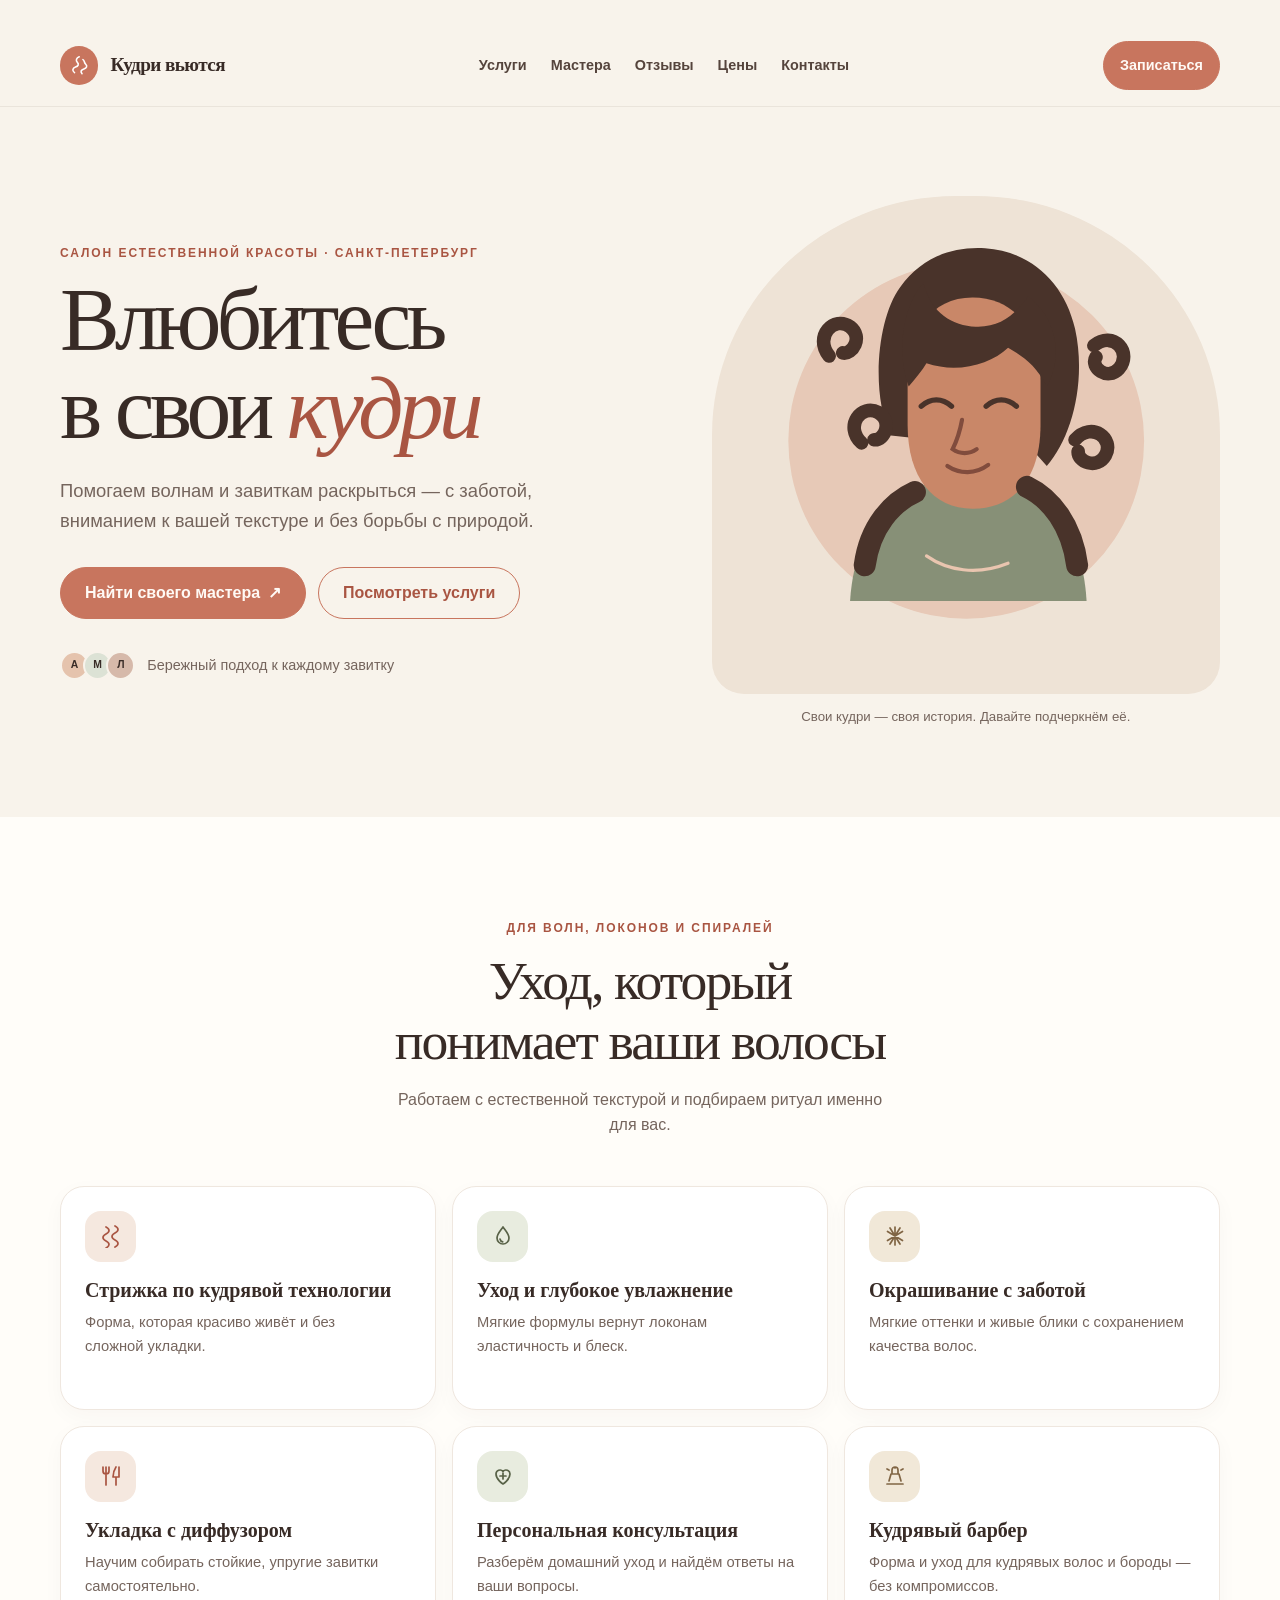
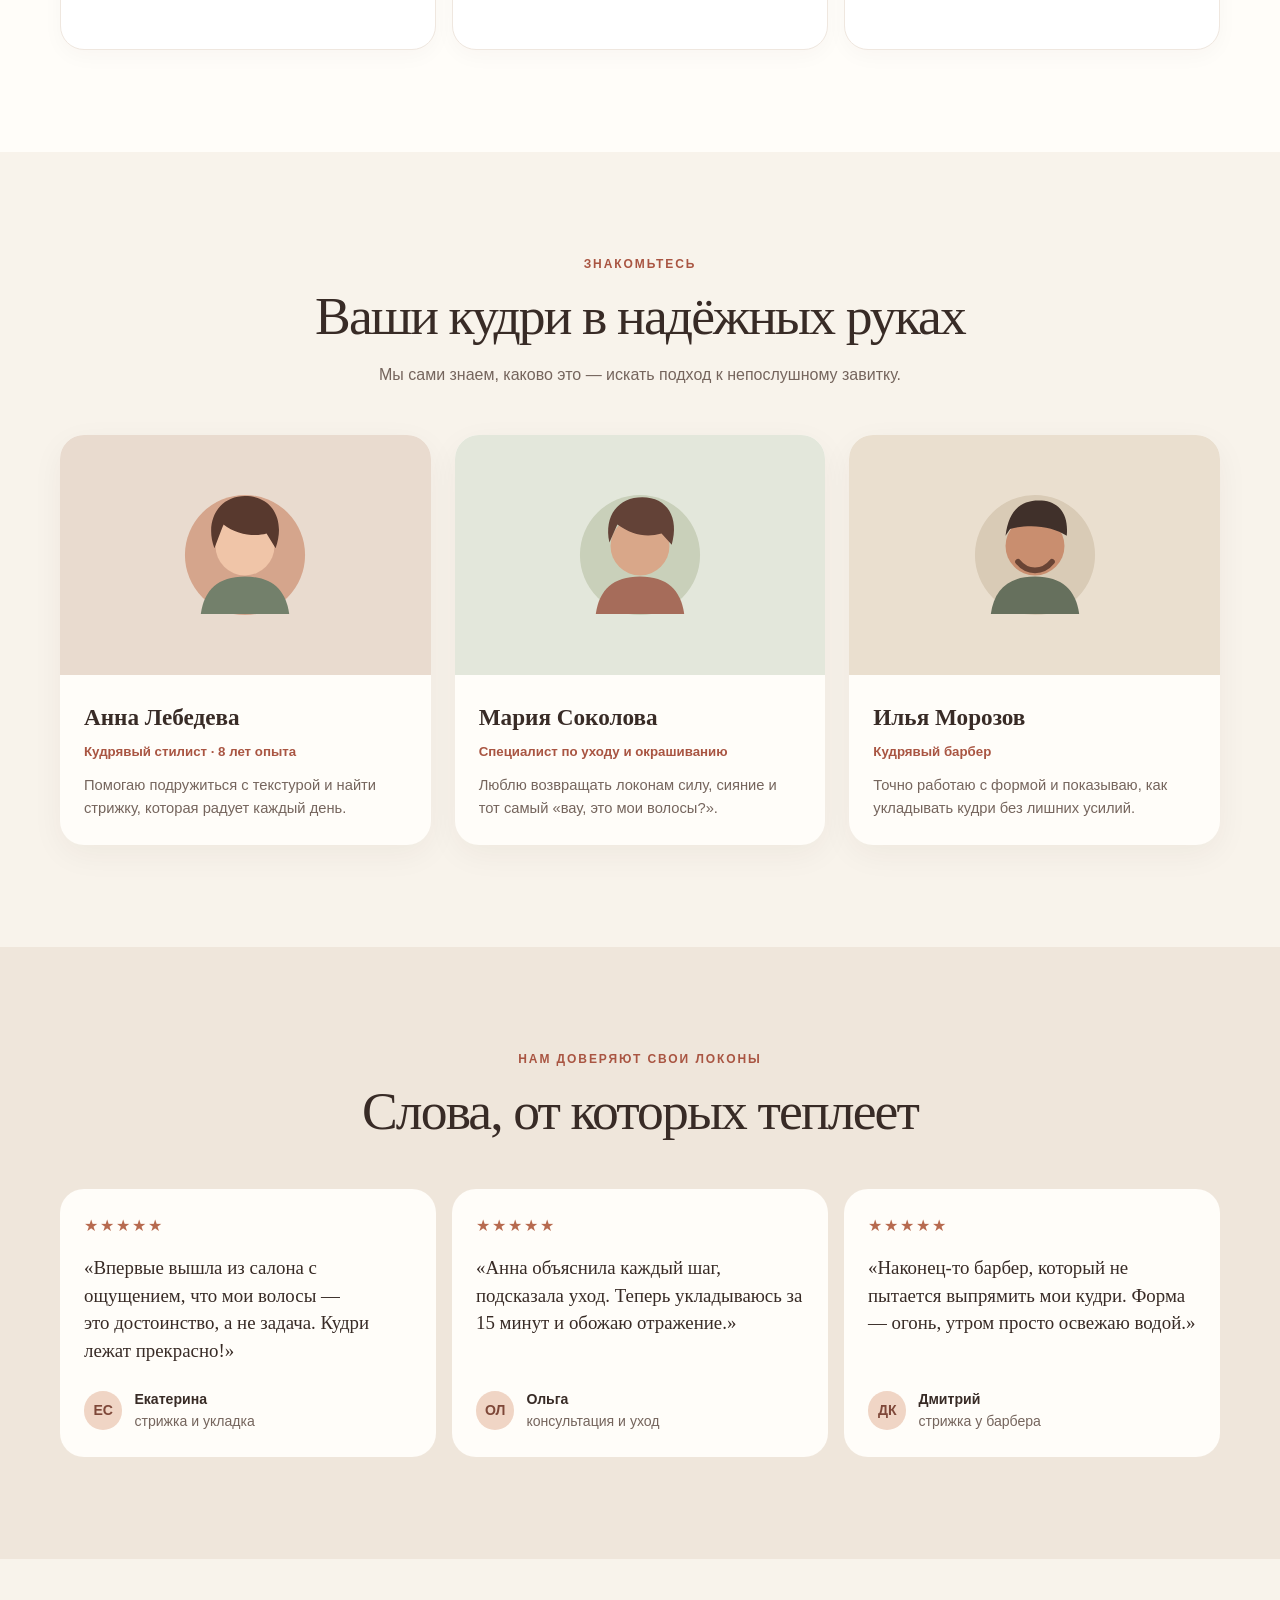
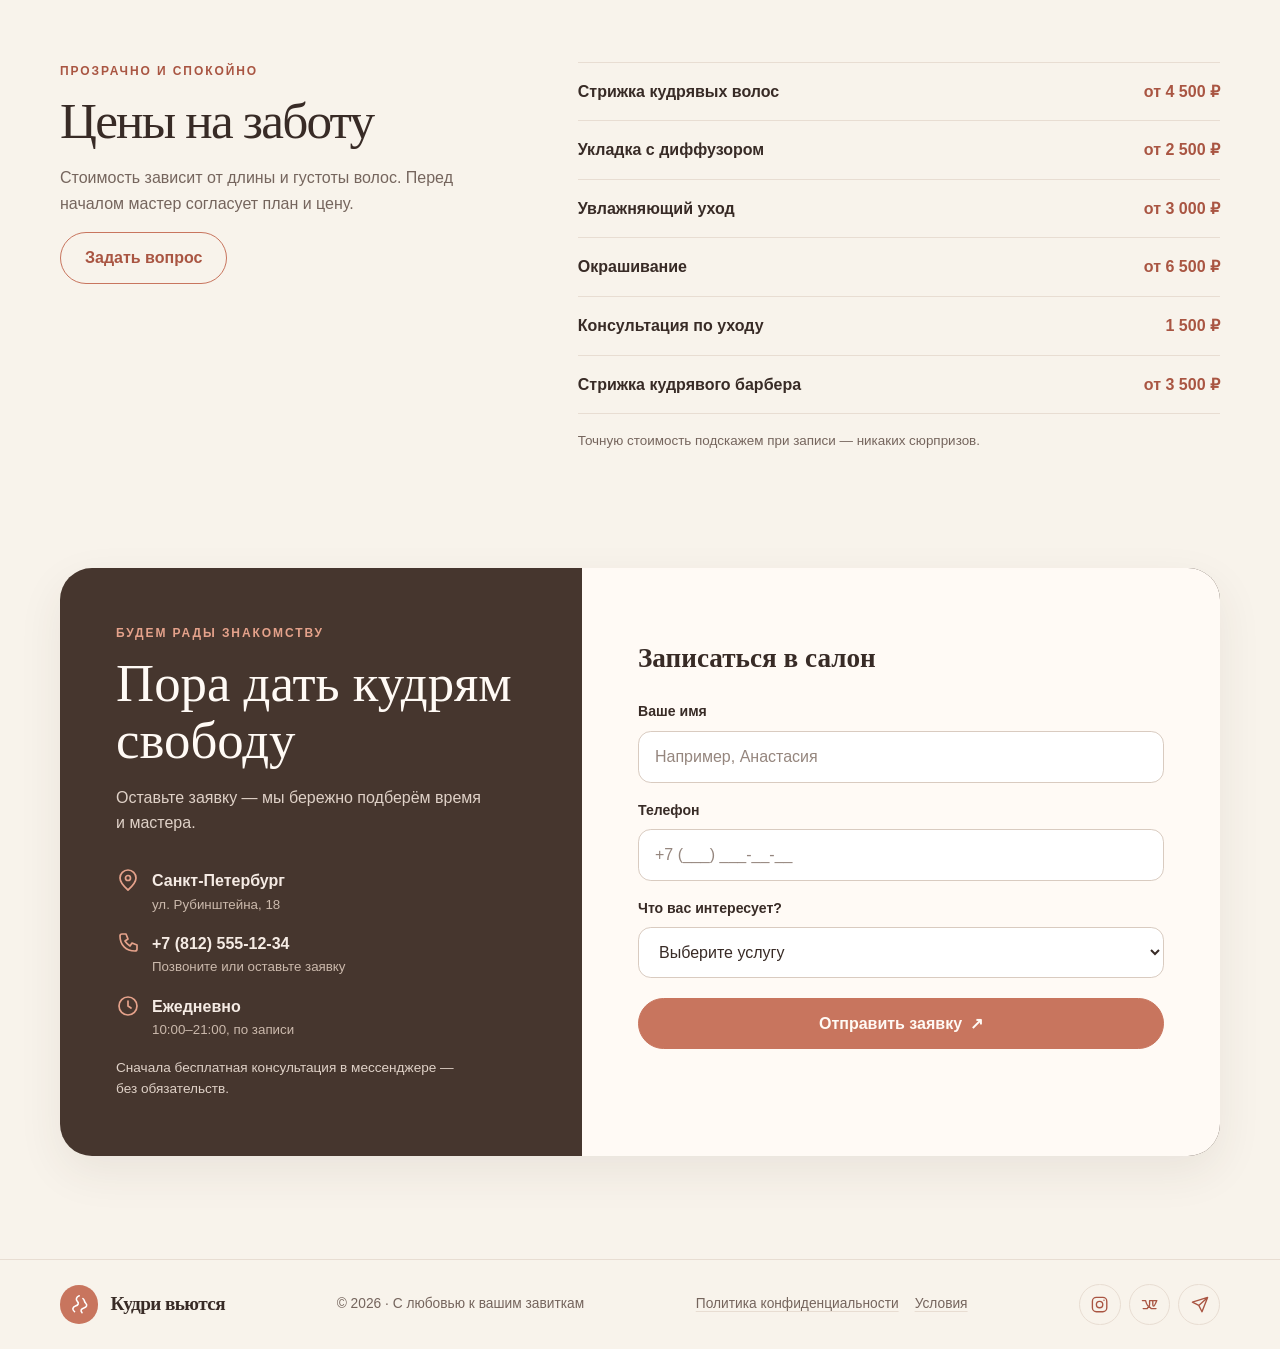
==== commit d44c8938: "метаданные, анимации, футер" ====
--- a/index1.html
+++ b/index1.html
@@ -5,6 +5,11 @@
   <meta name="viewport" content="width=device-width, initial-scale=1.0">
   <meta name="theme-color" content="#f8f3eb">
   <meta name="description" content="Кудри вьются — салон бережного ухода и стрижки для кудрявых волос в Санкт-Петербурге.">
+  <link rel="icon" href="data:image/svg+xml,%3Csvg xmlns='http://www.w3.org/2000/svg' viewBox='0 0 24 24'%3E%3Cpath fill='none' stroke='%23a95542' stroke-width='1.7' stroke-linecap='round' stroke-linejoin='round' d='M7 20c-3-2-2-5 1-6s4-3 2-5-1-5 2-6M15 21c-2-2-1-4 2-5s4-3 2-5-1-4-3-5'/%3E%3C/svg%3E">
+  <meta property="og:title" content="Кудри вьются — салон для ваших локонов">
+  <meta property="og:description" content="Кудри вьются — салон бережного ухода и стрижки для кудрявых волос в Санкт-Петербурге.">
+  <meta property="og:type" content="website">
+  <meta name="twitter:card" content="summary">
   <title>Кудри вьются — салон для ваших локонов</title>
   <style>
     /* Основа и типографика */
@@ -19,12 +24,27 @@
       --sage: #dce2d5;
       --line: #e8ddd2;
       --shadow: 0 1rem 2.8rem rgba(69, 47, 36, .08);
-      --radius: 1.5rem;
+      --ease-base: cubic-bezier(0.22, 1, 0.36, 1);
+      --radius-pill: 999px;
+      --radius-card: 1.5rem;
+      --radius-panel: 2rem;
+      --space-2: .125rem;
+      --space-4: .25rem;
+      --space-8: .5rem;
+      --space-12: .75rem;
+      --space-16: 1rem;
+      --space-24: 1.5rem;
+      --space-32: 2rem;
+      --space-40: 2.5rem;
+      --space-48: 3rem;
+      --space-64: 4rem;
+      --space-80: 5rem;
+      --space-96: 6rem;
       font-family: "Segoe UI", "Helvetica Neue", Arial, sans-serif;
       color: var(--brown);
       background: var(--cream);
       scroll-behavior: smooth;
-      scroll-padding-top: 6rem;
+      scroll-padding-top: var(--space-96);
     }
     * { box-sizing: border-box; }
     body { margin: 0; min-width: 320px; background: var(--cream); line-height: 1.6; }
@@ -32,136 +52,197 @@
     a { color: inherit; text-decoration: none; }
     button, a, input, select { -webkit-tap-highlight-color: transparent; }
     :focus-visible { outline: 3px solid #b9624c; outline-offset: 4px; }
-    .container { width: min(100% - 2rem, 1160px); margin-inline: auto; }
-    .eyebrow { margin: 0 0 .75rem; color: var(--rose-dark); font-size: .75rem; font-weight: 800; letter-spacing: .16em; text-transform: uppercase; }
-    .section { padding-block: clamp(4rem, 8vw, 7rem); }
-    .section-heading { max-width: 42rem; margin: 0 auto 2.8rem; text-align: center; }
-    .section-heading h2 { margin: 0; font-family: Georgia, "Times New Roman", serif; font-size: clamp(2rem, 5vw, 3.35rem); font-weight: 500; line-height: 1.12; letter-spacing: -.035em; }
-    .section-heading p:last-child { max-width: 34rem; margin: 1rem auto 0; color: var(--muted); }
-    .button { display: inline-flex; min-height: 3.2rem; align-items: center; justify-content: center; gap: .55rem; padding: .85rem 1.35rem; border: 1px solid var(--rose); border-radius: 999px; background: var(--rose); color: #fffaf5; font-weight: 700; cursor: pointer; transition: background .2s, color .2s, transform .2s, box-shadow .2s; }
+    .container { width: min(100% - var(--space-32), 1160px); margin-inline: auto; }
+    .eyebrow { margin: 0 0 var(--space-12); color: var(--rose-dark); font-size: .75rem; font-weight: 800; letter-spacing: .16em; text-transform: uppercase; }
+    .section { padding-block: clamp(var(--space-64), 8vw, 7rem); }
+    .section-heading { max-width: 42rem; margin: 0 auto var(--space-48); text-align: center; }
+    .section-heading h2 { margin: 0; font-family: Georgia, "Times New Roman", serif; font-size: clamp(2rem, 5vw, 3.35rem); font-weight: 500; line-height: 1.12; letter-spacing: -.035em; text-wrap: balance; }
+    .section-heading p:last-child { max-width: 34rem; margin: var(--space-16) auto 0; color: var(--muted); }
+    .button { display: inline-flex; min-height: 3.2rem; align-items: center; justify-content: center; gap: var(--space-8); padding: var(--space-12) var(--space-24); border: 1px solid var(--rose); border-radius: var(--radius-pill); background: var(--rose); color: #fffaf5; font-weight: 700; cursor: pointer; transition: background 300ms var(--ease-base), color 300ms var(--ease-base), transform 500ms var(--ease-base), box-shadow 300ms var(--ease-base); }
     .button:hover { transform: translateY(-2px); background: var(--rose-dark); box-shadow: 0 .6rem 1.3rem #9d594033; }
+    .button:active { transform: translateY(1px) scale(0.98); }
     .button-outline { background: transparent; color: var(--rose-dark); }
     .button-outline:hover { background: var(--rose); color: #fffaf5; }
-    .icon { width: 1.5rem; height: 1.5rem; flex: none; fill: none; stroke: currentColor; stroke-width: 1.7; stroke-linecap: round; stroke-linejoin: round; }
+    .icon { width: var(--space-24); height: var(--space-24); flex: none; fill: none; stroke: currentColor; stroke-width: 1.7; stroke-linecap: round; stroke-linejoin: round; }
+
+    /* Пропуск навигации */
+    .skip-link { display: inline-block; width: 1px; height: 1px; margin: -1px; overflow: hidden; clip-path: inset(50%); white-space: nowrap; }
+    .skip-link:focus { width: auto; height: auto; margin: var(--space-8); overflow: visible; clip-path: none; padding: var(--space-8) var(--space-16); background: var(--rose-dark); color: #fff; font-weight: 700; border-radius: var(--radius-pill); }
+
+    /* Текст: переносы */
+    h1, .section-heading h2, .service-card h3, .master-info h3 { text-wrap: balance; }
+    p, blockquote { text-wrap: pretty; }
 
     /* Шапка и навигация */
     .site-header { position: sticky; z-index: 10; top: 0; border-bottom: 1px solid rgba(95, 69, 54, .09); background: rgba(248, 243, 235, .94); backdrop-filter: blur(14px); }
-    .header-inner { display: flex; min-height: 5rem; align-items: center; justify-content: space-between; gap: 1.2rem; }
-    .brand { display: inline-flex; align-items: center; gap: .65rem; font-family: Georgia, "Times New Roman", serif; font-size: 1.2rem; font-weight: 700; letter-spacing: -.03em; white-space: nowrap; }
+    .header-inner { display: flex; min-height: 5rem; align-items: center; justify-content: space-between; gap: var(--space-16); }
+    .brand { display: inline-flex; align-items: center; gap: var(--space-12); font-family: Georgia, "Times New Roman", serif; font-size: 1.2rem; font-weight: 700; letter-spacing: -.03em; white-space: nowrap; }
     .brand-mark { display: grid; width: 2.4rem; height: 2.4rem; place-items: center; border-radius: 50%; background: var(--rose); color: white; }
     .brand-mark .icon { width: 1.4rem; height: 1.4rem; }
-    .nav { display: flex; align-items: center; gap: clamp(.8rem, 2vw, 1.7rem); }
-    .nav a { color: #55443c; font-size: .9rem; font-weight: 650; transition: color .2s; }
+    .nav { display: flex; align-items: center; gap: clamp(var(--space-12), 2vw, var(--space-24)); }
+    .nav a { color: #55443c; font-size: .9rem; font-weight: 650; transition: color 300ms var(--ease-base); }
     .nav a:hover { color: var(--rose-dark); }
-    .header-cta { min-height: 2.8rem; padding: .65rem 1.1rem; font-size: .9rem; }
+    .header-cta { min-height: 2.8rem; padding: var(--space-12) var(--space-16); font-size: .9rem; }
     .menu-toggle { display: none; width: 2.8rem; height: 2.8rem; align-items: center; justify-content: center; border: 1px solid var(--line); border-radius: 50%; background: var(--paper); color: var(--brown); cursor: pointer; }
+    .menu-line { transition: transform 300ms var(--ease-base), opacity 300ms var(--ease-base); transform-box: fill-box; transform-origin: center; }
+    .menu-toggle[aria-expanded="true"] .menu-line-1 { transform: translateY(5px) rotate(45deg); }
+    .menu-toggle[aria-expanded="true"] .menu-line-2 { opacity: 0; }
+    .menu-toggle[aria-expanded="true"] .menu-line-3 { transform: translateY(-5px) rotate(-45deg); }
 
     /* Первый экран */
-    .hero { overflow: hidden; padding-block: clamp(3rem, 7vw, 6.5rem); }
-    .hero-grid { display: grid; grid-template-columns: 1.05fr .95fr; align-items: center; gap: clamp(2rem, 7vw, 6rem); }
-    .hero-copy { padding-block: 1rem; }
+    .hero { overflow: hidden; padding-block: clamp(var(--space-48), 7vw, 6.5rem); }
+    .hero-grid { display: grid; grid-template-columns: 1.05fr .95fr; align-items: center; gap: clamp(var(--space-32), 7vw, var(--space-96)); }
+    .hero-copy { padding-block: var(--space-16); }
     .hero h1 { max-width: 12ch; margin: 0; font-family: Georgia, "Times New Roman", serif; font-size: clamp(3rem, 7vw, 6rem); font-weight: 500; line-height: .99; letter-spacing: -.055em; }
     .hero h1 em { color: var(--rose-dark); font-weight: 500; }
-    .hero-copy > p:not(.eyebrow) { max-width: 33rem; margin: 1.4rem 0 1.8rem; color: var(--muted); font-size: clamp(1rem, 1.7vw, 1.15rem); }
-    .hero-actions { display: flex; flex-wrap: wrap; gap: .8rem; }
-    .hero-note { display: flex; align-items: center; gap: .7rem; margin-top: 2rem; color: var(--muted); font-size: .9rem; }
+    .hero-copy > p:not(.eyebrow) { max-width: 33rem; margin: var(--space-24) 0 var(--space-32); color: var(--muted); font-size: clamp(1rem, 1.7vw, 1.15rem); }
+    .hero-actions { display: flex; flex-wrap: wrap; gap: var(--space-12); }
+    .hero-note { display: flex; align-items: center; gap: var(--space-12); margin-top: var(--space-32); color: var(--muted); font-size: .9rem; }
     .note-dots { display: flex; }
     .note-dots span { display: grid; width: 1.8rem; height: 1.8rem; place-items: center; margin-left: -.35rem; border: 2px solid var(--cream); border-radius: 50%; background: var(--sage); color: var(--brown); font-size: .65rem; font-weight: 800; }
     .note-dots span:first-child { margin-left: 0; background: #e5c3ad; }
     .note-dots span:last-child { background: #d6b9aa; }
-    .hero-art { display: flex; min-height: 27rem; align-items: center; justify-content: center; padding: 1.5rem; border-radius: 48% 48% 2rem 2rem; background: var(--sand); }
+    .hero-art { display: flex; min-height: 27rem; align-items: center; justify-content: center; padding: var(--space-24); border-radius: 48% 48% 2rem 2rem; background: var(--sand); }
     .hero-art svg { display: block; width: min(100%, 30rem); height: auto; }
-    .hero-caption { margin: .8rem 0 0; color: var(--muted); font-size: .83rem; text-align: center; }
+    .hero-caption { margin: var(--space-12) 0 0; color: var(--muted); font-size: .83rem; text-align: center; }
 
     /* Карточки услуг */
     .services { background: var(--paper); }
-    .service-grid { display: grid; grid-template-columns: repeat(3, 1fr); gap: 1rem; }
-    .service-card { display: flex; min-height: 14rem; flex-direction: column; align-items: flex-start; padding: 1.55rem; border: 1px solid #efe7df; border-radius: var(--radius); background: #fff; box-shadow: 0 .4rem 1.3rem #422a1a08; transition: transform .22s, box-shadow .22s; }
+    .service-grid { display: grid; grid-template-columns: repeat(3, 1fr); gap: var(--space-16); }
+    .service-card { display: flex; min-height: 14rem; flex-direction: column; align-items: flex-start; padding: var(--space-24); border: 1px solid #efe7df; border-radius: var(--radius-card); background: #fff; box-shadow: 0 .4rem 1.3rem #422a1a08; transition: transform 500ms var(--ease-base), box-shadow 300ms var(--ease-base); }
     .service-card:hover { transform: translateY(-4px); box-shadow: var(--shadow); }
-    .service-icon { display: grid; width: 3.2rem; height: 3.2rem; place-items: center; margin-bottom: 1.1rem; border-radius: 1rem; background: #f5e8df; color: var(--rose-dark); }
+    .service-card:active { transform: translateY(-1px) scale(0.99); }
+    .service-icon { display: grid; width: 3.2rem; height: 3.2rem; place-items: center; margin-bottom: var(--space-16); border-radius: 1rem; background: #f5e8df; color: var(--rose-dark); }
     .service-card:nth-child(3n + 2) .service-icon { background: #e8ecdf; color: #586247; }
     .service-card:nth-child(3n) .service-icon { background: #f1e8d8; color: #806544; }
     .service-card h3 { margin: 0; font-family: Georgia, "Times New Roman", serif; font-size: 1.25rem; line-height: 1.25; }
-    .service-card p { margin: .55rem 0 0; color: var(--muted); font-size: .92rem; }
+    .service-card p { margin: var(--space-8) 0 0; color: var(--muted); font-size: .92rem; }
 
     /* Мастера */
-    .team-grid { display: grid; grid-template-columns: repeat(3, 1fr); gap: 1.2rem; }
-    .master-card { overflow: hidden; border-radius: var(--radius); background: var(--paper); box-shadow: 0 .6rem 2rem #422a1a0d; }
+    .team-grid { display: grid; grid-template-columns: repeat(3, 1fr); gap: var(--space-24); }
+    .master-card { overflow: hidden; border-radius: var(--radius-card); background: var(--paper); box-shadow: 0 .6rem 2rem #422a1a0d; transition: transform 300ms var(--ease-base); }
+    .master-card:active { transform: scale(0.99); }
     .portrait { display: grid; min-height: 15rem; place-items: center; background: #e9dbcf; }
     .master-card:nth-child(2) .portrait { background: #e3e7db; }
     .master-card:nth-child(3) .portrait { background: #eadfcf; }
     .portrait svg { width: 8.5rem; height: 8.5rem; }
-    .master-info { padding: 1.35rem 1.5rem 1.6rem; }
+    .master-info { padding: var(--space-24); }
     .master-info h3 { margin: 0; font-family: Georgia, "Times New Roman", serif; font-size: 1.45rem; }
-    .master-role { margin: .25rem 0 .8rem; color: var(--rose-dark); font-size: .83rem; font-weight: 750; }
+    .master-role { margin: var(--space-4) 0 var(--space-12); color: var(--rose-dark); font-size: .83rem; font-weight: 750; }
     .master-info p:last-child { margin: 0; color: var(--muted); font-size: .92rem; }
 
     /* Отзывы */
     .reviews { background: #efe6db; }
-    .review-grid { display: grid; grid-template-columns: repeat(3, 1fr); gap: 1rem; }
-    .review-card { display: flex; flex-direction: column; padding: 1.6rem; border-radius: var(--radius); background: var(--paper); }
+    .review-grid { display: grid; grid-template-columns: repeat(3, 1fr); gap: var(--space-16); }
+    .review-card { display: flex; flex-direction: column; padding: var(--space-24); border-radius: var(--radius-card); background: var(--paper); transition: transform 300ms var(--ease-base); }
+    .review-card:active { transform: scale(0.99); }
     .stars { color: #b76a4f; letter-spacing: .12em; }
-    .review-card blockquote { flex: 1; margin: 1rem 0 1.35rem; font-family: Georgia, "Times New Roman", serif; font-size: 1.18rem; line-height: 1.45; }
-    .review-author { display: flex; align-items: center; gap: .7rem; color: var(--muted); font-size: .88rem; }
+    .review-card blockquote { flex: 1; margin: var(--space-16) 0 var(--space-24); font-family: Georgia, "Times New Roman", serif; font-size: 1.18rem; line-height: 1.45; }
+    .review-author { display: flex; align-items: center; gap: var(--space-12); color: var(--muted); font-size: .88rem; }
     .review-author strong { color: var(--brown); }
     .review-avatar { display: grid; width: 2.4rem; height: 2.4rem; place-items: center; border-radius: 50%; background: #f0d5c5; color: #7e4738; font-weight: 800; }
 
     /* Цены */
-    .price-wrap { display: grid; grid-template-columns: .8fr 1.2fr; gap: clamp(2rem, 7vw, 6rem); align-items: start; }
+    .price-wrap { display: grid; grid-template-columns: .8fr 1.2fr; gap: clamp(var(--space-32), 7vw, var(--space-96)); align-items: start; }
     .price-intro h2 { margin: 0; font-family: Georgia, "Times New Roman", serif; font-size: clamp(2rem, 4.5vw, 3.2rem); font-weight: 500; line-height: 1.1; letter-spacing: -.035em; }
     .price-intro > p:not(.eyebrow) { color: var(--muted); }
     .price-list { margin: 0; padding: 0; list-style: none; border-top: 1px solid var(--line); }
-    .price-list li { display: flex; justify-content: space-between; gap: 1rem; padding: 1.05rem 0; border-bottom: 1px solid var(--line); }
+    .price-list li { display: flex; justify-content: space-between; gap: var(--space-16); padding: var(--space-16) 0; border-bottom: 1px solid var(--line); }
     .price-list span:first-child { font-weight: 650; }
-    .price-list span:last-child { color: var(--rose-dark); font-weight: 800; white-space: nowrap; }
-    .price-footnote { margin-top: 1rem; color: var(--muted); font-size: .84rem; }
+    .price-list span:last-child { color: var(--rose-dark); font-weight: 800; white-space: nowrap; font-variant-numeric: tabular-nums; }
+    .price-footnote { margin-top: var(--space-16); color: var(--muted); font-size: .84rem; }
 
     /* Контакты и форма записи */
-    .contact-section { padding-bottom: clamp(4rem, 8vw, 7rem); }
-    .contact-panel { display: grid; grid-template-columns: .9fr 1.1fr; overflow: hidden; border-radius: 2rem; background: #46362e; color: #fffaf5; box-shadow: var(--shadow); }
-    .contact-info { padding: clamp(1.6rem, 5vw, 3.5rem); }
+    .contact-section { padding-bottom: clamp(var(--space-64), 8vw, 7rem); }
+    .contact-panel { display: grid; grid-template-columns: .9fr 1.1fr; overflow: hidden; border-radius: var(--radius-panel); background: #46362e; color: #fffaf5; box-shadow: var(--shadow); }
+    .contact-info { padding: clamp(var(--space-24), 5vw, 3.5rem); }
     .contact-info .eyebrow { color: #e5a28b; }
-    .contact-info h2 { margin: 0 0 1rem; font-family: Georgia, "Times New Roman", serif; font-size: clamp(2rem, 4.5vw, 3.3rem); font-weight: 500; line-height: 1.08; }
+    .contact-info h2 { margin: 0 0 var(--space-16); font-family: Georgia, "Times New Roman", serif; font-size: clamp(2rem, 4.5vw, 3.3rem); font-weight: 500; line-height: 1.08; }
     .contact-info > p { color: #dfd1c7; }
-    .contact-list { display: grid; gap: 1.15rem; margin: 2rem 0 0; padding: 0; list-style: none; }
-    .contact-list li { display: flex; align-items: flex-start; gap: .8rem; color: #f5ebe4; }
+    .contact-list { display: grid; gap: var(--space-16); margin: var(--space-32) 0 0; padding: 0; list-style: none; }
+    .contact-list li { display: flex; align-items: flex-start; gap: var(--space-12); color: #f5ebe4; }
     .contact-list .icon { color: #e5a28b; }
     .contact-list small { display: block; color: #cbb9ac; }
-    .contact-form { display: grid; align-content: center; gap: 1rem; padding: clamp(1.6rem, 5vw, 3.5rem); background: #fffaf5; color: var(--brown); }
-    .contact-form h3 { margin: 0 0 .25rem; font-family: Georgia, "Times New Roman", serif; font-size: 1.7rem; }
-    .field { display: grid; gap: .4rem; }
+    .contact-reassurance { margin: var(--space-16) 0 0; color: #cbb9ac; font-size: .85rem; }
+    .contact-form { display: grid; align-content: center; gap: var(--space-16); padding: clamp(var(--space-24), 5vw, 3.5rem); background: #fffaf5; color: var(--brown); }
+    .contact-form h3 { margin: 0 0 var(--space-4); font-family: Georgia, "Times New Roman", serif; font-size: 1.7rem; }
+    .field { display: grid; gap: var(--space-8); }
     .field label { font-size: .88rem; font-weight: 700; }
-    .field input, .field select { width: 100%; min-height: 3.15rem; padding: .7rem .9rem; border: 1px solid #d9cbc0; border-radius: .8rem; background: white; color: var(--brown); }
+    .field input, .field select { width: 100%; min-height: 3.15rem; padding: var(--space-12) var(--space-16); border: 1px solid #d9cbc0; border-radius: .8rem; background: white; color: var(--brown); }
     .field input::placeholder { color: #95867e; }
-    .contact-form .button { width: 100%; margin-top: .2rem; }
+    .contact-form .button { width: 100%; margin-top: var(--space-4); }
     .form-message { min-height: 1.35rem; margin: 0; color: #536142; font-size: .9rem; font-weight: 700; }
+    .form-error { display: none; margin: 0; color: #8f4a38; font-size: .9rem; font-weight: 600; }
+    .form-error:not(:empty) { display: block; }
 
     /* Подвал */
-    .site-footer { padding-block: 1.5rem; border-top: 1px solid var(--line); }
-    .footer-inner { display: flex; flex-wrap: wrap; align-items: center; justify-content: space-between; gap: 1rem; }
+    .site-footer { padding-block: var(--space-24); border-top: 1px solid var(--line); }
+    .footer-inner { display: flex; flex-wrap: wrap; align-items: center; justify-content: space-between; gap: var(--space-16); }
     .footer-copy { color: var(--muted); font-size: .86rem; }
-    .socials { display: flex; gap: .65rem; }
-    .socials a { display: grid; width: 2.6rem; height: 2.6rem; place-items: center; border: 1px solid var(--line); border-radius: 50%; color: var(--rose-dark); transition: background .2s, color .2s; }
+    .legal-links { display: flex; flex-wrap: wrap; gap: var(--space-16); }
+    .legal-links button { background: none; border: none; color: var(--muted); font-size: .86rem; cursor: pointer; padding: 0; text-decoration: underline; text-decoration-color: var(--line); text-underline-offset: 3px; }
+    .legal-links button:hover { color: var(--rose-dark); }
+    .socials { display: flex; gap: var(--space-8); }
+    .socials a { display: grid; width: 2.6rem; height: 2.6rem; place-items: center; border: 1px solid var(--line); border-radius: 50%; color: var(--rose-dark); transition: background 300ms var(--ease-base), color 300ms var(--ease-base); }
     .socials a:hover { background: var(--rose); color: white; }
     .socials .icon { width: 1.2rem; height: 1.2rem; }
 
+    /* Правовые диалоги */
+    .legal-dialog { max-width: 32rem; width: calc(100% - var(--space-48)); padding: var(--space-32); border: none; border-radius: var(--radius-card); background: var(--cream); color: var(--brown); box-shadow: var(--shadow); }
+    .legal-dialog::backdrop { background: rgba(56, 43, 38, .4); }
+    .legal-dialog h3 { margin: 0 0 var(--space-16); font-family: Georgia, "Times New Roman", serif; font-size: 1.4rem; }
+    .legal-dialog p { color: var(--muted); margin: 0 0 var(--space-24); line-height: 1.55; }
+    .legal-dialog .dialog-close { margin-top: var(--space-8); }
+
+    /* Анимация пунктов меню */
+    @keyframes menuItemIn {
+      from { opacity: 0; transform: translateY(1rem); }
+      to { opacity: 1; transform: translateY(0); }
+    }
+
+    /* Появление секций при прокрутке */
+    html.js-enabled .reveal {
+      opacity: 0;
+      transform: translateY(var(--space-32));
+      transition: opacity 700ms var(--ease-base), transform 700ms var(--ease-base);
+    }
+    html.js-enabled .reveal.is-visible {
+      opacity: 1;
+      transform: translateY(0);
+    }
+    html.js-enabled .reveal-stagger {
+      opacity: 0;
+      transform: translateY(var(--space-32));
+      transition: opacity 600ms var(--ease-base) 150ms, transform 600ms var(--ease-base) 150ms;
+    }
+    html.js-enabled .reveal-stagger.is-visible {
+      opacity: 1;
+      transform: translateY(0);
+    }
+
     /* Адаптация */
     @media (max-width: 900px) {
-      .nav { gap: .85rem; }
+      .nav { gap: var(--space-12); }
       .nav a { font-size: .82rem; }
-      .hero-grid { gap: 2rem; }
+      .hero-grid { gap: var(--space-32); }
       .hero-art { min-height: 23rem; }
       .service-grid { grid-template-columns: repeat(2, 1fr); }
       .contact-panel { grid-template-columns: 1fr 1fr; }
     }
     @media (max-width: 700px) {
-      .header-inner { min-height: 4.5rem; }
+      .header-inner { flex-wrap: wrap; min-height: 4.5rem; }
       .menu-toggle { display: inline-flex; }
       .header-cta { display: none; }
-      .nav { display: none; position: absolute; top: 100%; right: 0; left: 0; flex-direction: column; align-items: stretch; gap: 0; padding: .5rem 1rem 1rem; border-bottom: 1px solid var(--line); background: var(--cream); box-shadow: 0 1rem 1.5rem #37251a12; }
+      .nav { display: none; width: 100%; flex-direction: column; align-items: stretch; gap: 0; padding: var(--space-8) var(--space-16) var(--space-16); border-bottom: 1px solid var(--line); background: var(--cream); box-shadow: 0 1rem 1.5rem #37251a12; }
       .nav.is-open { display: flex; }
-      .nav a { padding: .8rem .5rem; border-bottom: 1px solid var(--line); font-size: 1rem; }
+      .nav a { padding: var(--space-12) var(--space-8); border-bottom: 1px solid var(--line); font-size: 1rem; }
       .nav a:last-child { border-bottom: 0; }
+      .nav.is-open a { animation: menuItemIn 160ms var(--ease-base) both; }
+      .nav.is-open a:nth-child(1) { animation-delay: 0ms; }
+      .nav.is-open a:nth-child(2) { animation-delay: 60ms; }
+      .nav.is-open a:nth-child(3) { animation-delay: 120ms; }
+      .nav.is-open a:nth-child(4) { animation-delay: 180ms; }
+      .nav.is-open a:nth-child(5) { animation-delay: 240ms; }
       .hero-grid { grid-template-columns: 1fr; }
       .hero-copy { text-align: center; }
       .hero h1 { max-width: 11ch; margin-inline: auto; }
@@ -170,11 +251,11 @@
       .hero-art { min-height: auto; max-width: 30rem; margin-inline: auto; }
       .team-grid, .review-grid { grid-template-columns: 1fr; max-width: 32rem; margin-inline: auto; }
       .portrait { min-height: 12rem; }
-      .price-wrap { grid-template-columns: 1fr; gap: 1.5rem; }
+      .price-wrap { grid-template-columns: 1fr; gap: var(--space-24); }
       .contact-panel { grid-template-columns: 1fr; }
     }
     @media (max-width: 460px) {
-      .container { width: min(100% - 1.25rem, 1160px); }
+      .container { width: min(100% - var(--space-16), 1160px); }
       .brand { font-size: 1.08rem; }
       .hero { padding-top: 2.3rem; }
       .hero h1 { font-size: clamp(2.7rem, 13vw, 4rem); }
@@ -185,11 +266,15 @@
       .footer-inner { justify-content: center; text-align: center; }
     }
     @media (prefers-reduced-motion: reduce) {
-      *, *::before, *::after { scroll-behavior: auto !important; transition-duration: .01ms !important; }
+      *, *::before, *::after { scroll-behavior: auto !important; transition-duration: .01ms !important; animation-duration: .01ms !important; }
+      html.js-enabled .reveal,
+      html.js-enabled .reveal-stagger { opacity: 1; transform: none; }
     }
   </style>
+  <script>document.documentElement.classList.add('js-enabled');</script>
 </head>
 <body>
+  <a class="skip-link" href="#top">Перейти к содержимому</a>
   <header class="site-header">
     <div class="container header-inner">
       <a class="brand" href="#top" aria-label="Кудри вьются — на главную">
@@ -201,7 +286,7 @@
       </nav>
       <a class="button header-cta" href="#contacts">Записаться</a>
       <button class="menu-toggle" type="button" aria-label="Открыть меню" aria-expanded="false" aria-controls="site-nav">
-        <svg class="icon menu-icon" viewBox="0 0 24 24" aria-hidden="true"><path d="M4 7h16M4 12h16M4 17h16"/></svg>
+        <svg class="icon menu-icon" viewBox="0 0 24 24" aria-hidden="true"><line class="menu-line menu-line-1" x1="4" y1="7" x2="20" y2="7"/><line class="menu-line menu-line-2" x1="4" y1="12" x2="20" y2="12"/><line class="menu-line menu-line-3" x1="4" y1="17" x2="20" y2="17"/></svg>
       </button>
     </div>
   </header>
@@ -236,10 +321,10 @@
       </div>
     </section>
 
-    <section class="section services" id="services" aria-labelledby="services-title">
+    <section class="section services reveal" id="services" aria-labelledby="services-title">
       <div class="container">
         <div class="section-heading"><p class="eyebrow">Для волн, локонов и спиралей</p><h2 id="services-title">Уход, который понимает ваши волосы</h2><p>Работаем с естественной текстурой и подбираем ритуал именно для вас.</p></div>
-        <div class="service-grid">
+        <div class="service-grid reveal-stagger">
           <article class="service-card"><span class="service-icon"><svg class="icon" viewBox="0 0 24 24" aria-hidden="true"><path d="M7 3c4 2 4 5 0 7s-4 5 0 7 4 5 0 7M16 2c4 2 4 5 0 7s-4 5 0 7 4 5 0 7"/></svg></span><h3>Стрижка по кудрявой технологии</h3><p>Форма, которая красиво живёт и без сложной укладки.</p></article>
           <article class="service-card"><span class="service-icon"><svg class="icon" viewBox="0 0 24 24" aria-hidden="true"><path d="M12 3c-2 3-6 7-6 11a6 6 0 0 0 12 0c0-4-4-8-6-11zM9 15c.3 1.6 1.2 2.5 2.7 2.8"/></svg></span><h3>Уход и глубокое увлажнение</h3><p>Мягкие формулы вернут локонам эластичность и блеск.</p></article>
           <article class="service-card"><span class="service-icon"><svg class="icon" viewBox="0 0 24 24" aria-hidden="true"><path d="M12 3v18M4.5 7.5l15 9M4.5 16.5l15-9M7 4l10 16M17 4 7 20"/></svg></span><h3>Окрашивание с заботой</h3><p>Мягкие оттенки и живые блики с сохранением качества волос.</p></article>
@@ -250,10 +335,10 @@
       </div>
     </section>
 
-    <section class="section" id="team" aria-labelledby="team-title">
+    <section class="section reveal" id="team" aria-labelledby="team-title">
       <div class="container">
         <div class="section-heading"><p class="eyebrow">Знакомьтесь</p><h2 id="team-title">Ваши кудри в надёжных руках</h2><p>Мы сами знаем, каково это — искать подход к непослушному завитку.</p></div>
-        <div class="team-grid">
+        <div class="team-grid reveal-stagger">
           <article class="master-card"><div class="portrait" role="img" aria-label="Иллюстрация портрета мастера Анны"><svg viewBox="0 0 120 120" aria-hidden="true"><circle cx="60" cy="60" r="53" fill="#d5a58c"/><path d="M21 112c3-21 15-33 39-33s36 12 39 33" fill="#73806b"/><circle cx="60" cy="52" r="26" fill="#f0c5a8"/><path d="M33 54c-9-24 4-46 27-46 24 0 36 21 27 46l-8-13c-10 3-27 1-38-8z" fill="#58392e"/></svg></div><div class="master-info"><h3>Анна Лебедева</h3><p class="master-role">Кудрявый стилист · 8 лет опыта</p><p>Помогаю подружиться с текстурой и найти стрижку, которая радует каждый день.</p></div></article>
           <article class="master-card"><div class="portrait" role="img" aria-label="Иллюстрация портрета мастера Марии"><svg viewBox="0 0 120 120" aria-hidden="true"><circle cx="60" cy="60" r="53" fill="#c9d0ba"/><path d="M21 112c3-21 15-33 39-33s36 12 39 33" fill="#a66c5a"/><circle cx="60" cy="52" r="26" fill="#d9a789"/><path d="M33 49C28 25 41 9 62 9c22 0 33 18 26 42l-9-10c-14 4-26 1-39-8z" fill="#634237"/></svg></div><div class="master-info"><h3>Мария Соколова</h3><p class="master-role">Специалист по уходу и окрашиванию</p><p>Люблю возвращать локонам силу, сияние и тот самый «вау, это мои волосы?».</p></div></article>
           <article class="master-card"><div class="portrait" role="img" aria-label="Иллюстрация портрета мастера Ильи"><svg viewBox="0 0 120 120" aria-hidden="true"><circle cx="60" cy="60" r="53" fill="#d9cbb6"/><path d="M21 112c3-21 15-33 39-33s36 12 39 33" fill="#66705d"/><circle cx="60" cy="52" r="26" fill="#c98e6f"/><path d="M34 43C37 19 49 11 66 12c15 1 24 12 22 31-12-8-31-11-50-6z" fill="#40302a"/><path d="M45 66c8 10 22 10 30 0" fill="none" stroke="#694435" stroke-width="5" stroke-linecap="round"/></svg></div><div class="master-info"><h3>Илья Морозов</h3><p class="master-role">Кудрявый барбер</p><p>Точно работаю с формой и показываю, как укладывать кудри без лишних усилий.</p></div></article>
@@ -261,10 +346,10 @@
       </div>
     </section>
 
-    <section class="section reviews" id="reviews" aria-labelledby="reviews-title">
+    <section class="section reviews reveal" id="reviews" aria-labelledby="reviews-title">
       <div class="container">
         <div class="section-heading"><p class="eyebrow">Нам доверяют свои локоны</p><h2 id="reviews-title">Слова, от которых теплеет</h2></div>
-        <div class="review-grid">
+        <div class="review-grid reveal-stagger">
           <article class="review-card"><div class="stars" aria-label="5 из 5 звёзд">★★★★★</div><blockquote>«Впервые вышла из салона с ощущением, что мои волосы — это достоинство, а не задача. Кудри лежат прекрасно!»</blockquote><div class="review-author"><span class="review-avatar" aria-hidden="true">ЕС</span><span><strong>Екатерина</strong><br>стрижка и укладка</span></div></article>
           <article class="review-card"><div class="stars" aria-label="5 из 5 звёзд">★★★★★</div><blockquote>«Анна объяснила каждый шаг, подсказала уход. Теперь укладываюсь за 15 минут и обожаю отражение.»</blockquote><div class="review-author"><span class="review-avatar" aria-hidden="true">ОЛ</span><span><strong>Ольга</strong><br>консультация и уход</span></div></article>
           <article class="review-card"><div class="stars" aria-label="5 из 5 звёзд">★★★★★</div><blockquote>«Наконец-то барбер, который не пытается выпрямить мои кудри. Форма — огонь, утром просто освежаю водой.»</blockquote><div class="review-author"><span class="review-avatar" aria-hidden="true">ДК</span><span><strong>Дмитрий</strong><br>стрижка у барбера</span></div></article>
@@ -272,14 +357,14 @@
       </div>
     </section>
 
-    <section class="section" id="prices" aria-labelledby="prices-title">
+    <section class="section reveal" id="prices" aria-labelledby="prices-title">
       <div class="container price-wrap">
         <div class="price-intro"><p class="eyebrow">Прозрачно и спокойно</p><h2 id="prices-title">Цены на заботу</h2><p>Стоимость зависит от длины и густоты волос. Перед началом мастер согласует план и цену.</p><a class="button button-outline" href="#contacts">Задать вопрос</a></div>
         <div><ul class="price-list"><li><span>Стрижка кудрявых волос</span><span>от 4 500 ₽</span></li><li><span>Укладка с диффузором</span><span>от 2 500 ₽</span></li><li><span>Увлажняющий уход</span><span>от 3 000 ₽</span></li><li><span>Окрашивание</span><span>от 6 500 ₽</span></li><li><span>Консультация по уходу</span><span>1 500 ₽</span></li><li><span>Стрижка кудрявого барбера</span><span>от 3 500 ₽</span></li></ul><p class="price-footnote">Точную стоимость подскажем при записи — никаких сюрпризов.</p></div>
       </div>
     </section>
 
-    <section class="contact-section" id="contacts" aria-labelledby="contact-title">
+    <section class="contact-section reveal" id="contacts" aria-labelledby="contact-title">
       <div class="container contact-panel">
         <div class="contact-info"><p class="eyebrow">Будем рады знакомству</p><h2 id="contact-title">Пора дать кудрям свободу</h2><p>Оставьте заявку — мы бережно подберём время и мастера.</p>
           <ul class="contact-list">
@@ -287,6 +372,7 @@
             <li><svg class="icon" viewBox="0 0 24 24" aria-hidden="true"><path d="M6 3h4l2 5-3 2a15 15 0 0 0 5 5l2-3 5 2v4c0 1.1-.9 2-2 2C10 20 4 14 4 5c0-1.1.9-2 2-2z"/></svg><span><strong><a href="tel:+78125551234">+7 (812) 555-12-34</a></strong><small>Позвоните или оставьте заявку</small></span></li>
             <li><svg class="icon" viewBox="0 0 24 24" aria-hidden="true"><circle cx="12" cy="12" r="9"/><path d="M12 7v5l3 2"/></svg><span><strong>Ежедневно</strong><small>10:00–21:00, по записи</small></span></li>
           </ul>
+          <p class="contact-reassurance">Сначала бесплатная консультация в мессенджере — без обязательств.</p>
         </div>
         <form class="contact-form" id="appointment-form">
           <h3>Записаться в салон</h3>
@@ -294,13 +380,25 @@
           <div class="field"><label for="phone">Телефон</label><input id="phone" name="phone" type="tel" autocomplete="tel" inputmode="tel" placeholder="+7 (___) ___-__-__" required></div>
           <div class="field"><label for="service">Что вас интересует?</label><select id="service" name="service" required><option value="" disabled selected>Выберите услугу</option><option>Стрижка кудрявых волос</option><option>Уход и увлажнение</option><option>Окрашивание</option><option>Укладка с диффузором</option><option>Консультация по уходу</option><option>Кудрявый барбер</option></select></div>
           <button class="button" type="submit">Отправить заявку <span aria-hidden="true">↗</span></button>
+          <p class="form-error" id="form-error" role="alert" aria-live="assertive"></p>
           <p class="form-message" id="form-message" role="status" aria-live="polite"></p>
         </form>
       </div>
     </section>
   </main>
 
-  <footer class="site-footer"><div class="container footer-inner"><a class="brand" href="#top"><span class="brand-mark" aria-hidden="true"><svg class="icon" viewBox="0 0 24 24"><path d="M7 20c-3-2-2-5 1-6s4-3 2-5-1-5 2-6M15 21c-2-2-1-4 2-5s4-3 2-5-1-4-3-5"/></svg></span><span>Кудри вьются</span></a><span class="footer-copy">© <span id="year">2026</span> · С любовью к вашим завиткам</span><div class="socials" aria-label="Мы в социальных сетях"><a href="https://instagram.com/" aria-label="Instagram"><svg class="icon" viewBox="0 0 24 24" aria-hidden="true"><rect x="3" y="3" width="18" height="18" rx="5"/><circle cx="12" cy="12" r="4"/><path d="M17.5 6.5h.01"/></svg></a><a href="https://vk.com/" aria-label="ВКонтакте"><svg class="icon" viewBox="0 0 24 24" aria-hidden="true"><path d="M3 7h4c1.3 5 3 7 4 7s1-1 1-3V7h4v5c0 1 .4 2 1 2s2-2 4-7h-4M4 17h5l2-3 3 3h6"/></svg></a><a href="https://t.me/" aria-label="Telegram"><svg class="icon" viewBox="0 0 24 24" aria-hidden="true"><path d="m22 3-7 18-4-8-8-4zM22 3 11 13"/></svg></a></div></div></footer>
+  <footer class="site-footer"><div class="container footer-inner"><a class="brand" href="#top"><span class="brand-mark" aria-hidden="true"><svg class="icon" viewBox="0 0 24 24"><path d="M7 20c-3-2-2-5 1-6s4-3 2-5-1-5 2-6M15 21c-2-2-1-4 2-5s4-3 2-5-1-4-3-5"/></svg></span><span>Кудри вьются</span></a><span class="footer-copy">© <span id="year">2026</span> · С любовью к вашим завиткам</span><div class="legal-links"><button type="button" data-dialog="privacy-dialog">Политика конфиденциальности</button><button type="button" data-dialog="terms-dialog">Условия</button></div><div class="socials" aria-label="Мы в социальных сетях"><a href="https://instagram.com/" aria-label="Instagram"><svg class="icon" viewBox="0 0 24 24" aria-hidden="true"><rect x="3" y="3" width="18" height="18" rx="5"/><circle cx="12" cy="12" r="4"/><path d="M17.5 6.5h.01"/></svg></a><a href="https://vk.com/" aria-label="ВКонтакте"><svg class="icon" viewBox="0 0 24 24" aria-hidden="true"><path d="M3 7h4c1.3 5 3 7 4 7s1-1 1-3V7h4v5c0 1 .4 2 1 2s2-2 4-7h-4M4 17h5l2-3 3 3h6"/></svg></a><a href="https://t.me/" aria-label="Telegram"><svg class="icon" viewBox="0 0 24 24" aria-hidden="true"><path d="m22 3-7 18-4-8-8-4zM22 3 11 13"/></svg></a></div></div></footer>
+
+  <dialog class="legal-dialog" id="privacy-dialog">
+    <h3>Политика конфиденциальности</h3>
+    <p>Демонстрационная страница салона-парикмахерской «Кудри вьются». Здесь будет размещена политика конфиденциальности с описанием сбора и обработки персональных данных.</p>
+    <button type="button" class="button button-outline dialog-close">Понятно</button>
+  </dialog>
+  <dialog class="legal-dialog" id="terms-dialog">
+    <h3>Условия использования</h3>
+    <p>Демонстрационная страница салона-парикмахерской «Кудри вьются». Здесь будут размещены условия использования сервиса и информация об оказании услуг.</p>
+    <button type="button" class="button button-outline dialog-close">Понятно</button>
+  </dialog>
 
   <script>
     // Меню для мобильной навигации
@@ -329,12 +427,50 @@
 
     // Подтверждение заявки на демо-странице
     const appointmentForm = document.querySelector('#appointment-form');
+    const formMessage = document.querySelector('#form-message');
+    const formError = document.querySelector('#form-error');
     appointmentForm.addEventListener('submit', (event) => {
       event.preventDefault();
-      if (!appointmentForm.reportValidity()) return;
+      const fields = [appointmentForm.elements.name, appointmentForm.elements.phone, appointmentForm.elements.service];
+      const firstInvalid = fields.find(f => !f.validity.valid);
+      if (firstInvalid) {
+        formError.textContent = 'Заполните имя и телефон — без них мы не сможем вам перезвонить.';
+        formMessage.textContent = '';
+        firstInvalid.focus();
+        return;
+      }
+      formError.textContent = '';
       const clientName = appointmentForm.elements.name.value.trim();
-      document.querySelector('#form-message').textContent = `Спасибо, ${clientName}! Мы скоро вам позвоним.`;
+      formMessage.textContent = `Спасибо, ${clientName}! Мы скоро вам позвоним.`;
       appointmentForm.reset();
+    });
+
+    // Появление секций при прокрутке
+    if (!window.matchMedia('(prefers-reduced-motion: reduce)').matches) {
+      const revealObserver = new IntersectionObserver((entries) => {
+        entries.forEach((entry) => {
+          if (entry.isIntersecting) {
+            entry.target.classList.add('is-visible');
+            revealObserver.unobserve(entry.target);
+          }
+        });
+      }, { threshold: 0.15 });
+      document.querySelectorAll('.reveal, .reveal-stagger').forEach((el) => revealObserver.observe(el));
+    }
+
+    // Правовые диалоги
+    document.querySelectorAll('.legal-links button').forEach((btn) => {
+      btn.addEventListener('click', () => {
+        const dialog = document.getElementById(btn.dataset.dialog);
+        if (dialog) dialog.showModal();
+      });
+    });
+    document.querySelectorAll('.legal-dialog').forEach((dialog) => {
+      dialog.addEventListener('click', (e) => {
+        if (e.target === dialog) dialog.close();
+      });
+      const closeBtn = dialog.querySelector('.dialog-close');
+      if (closeBtn) closeBtn.addEventListener('click', () => dialog.close());
     });
   </script>
 </body>
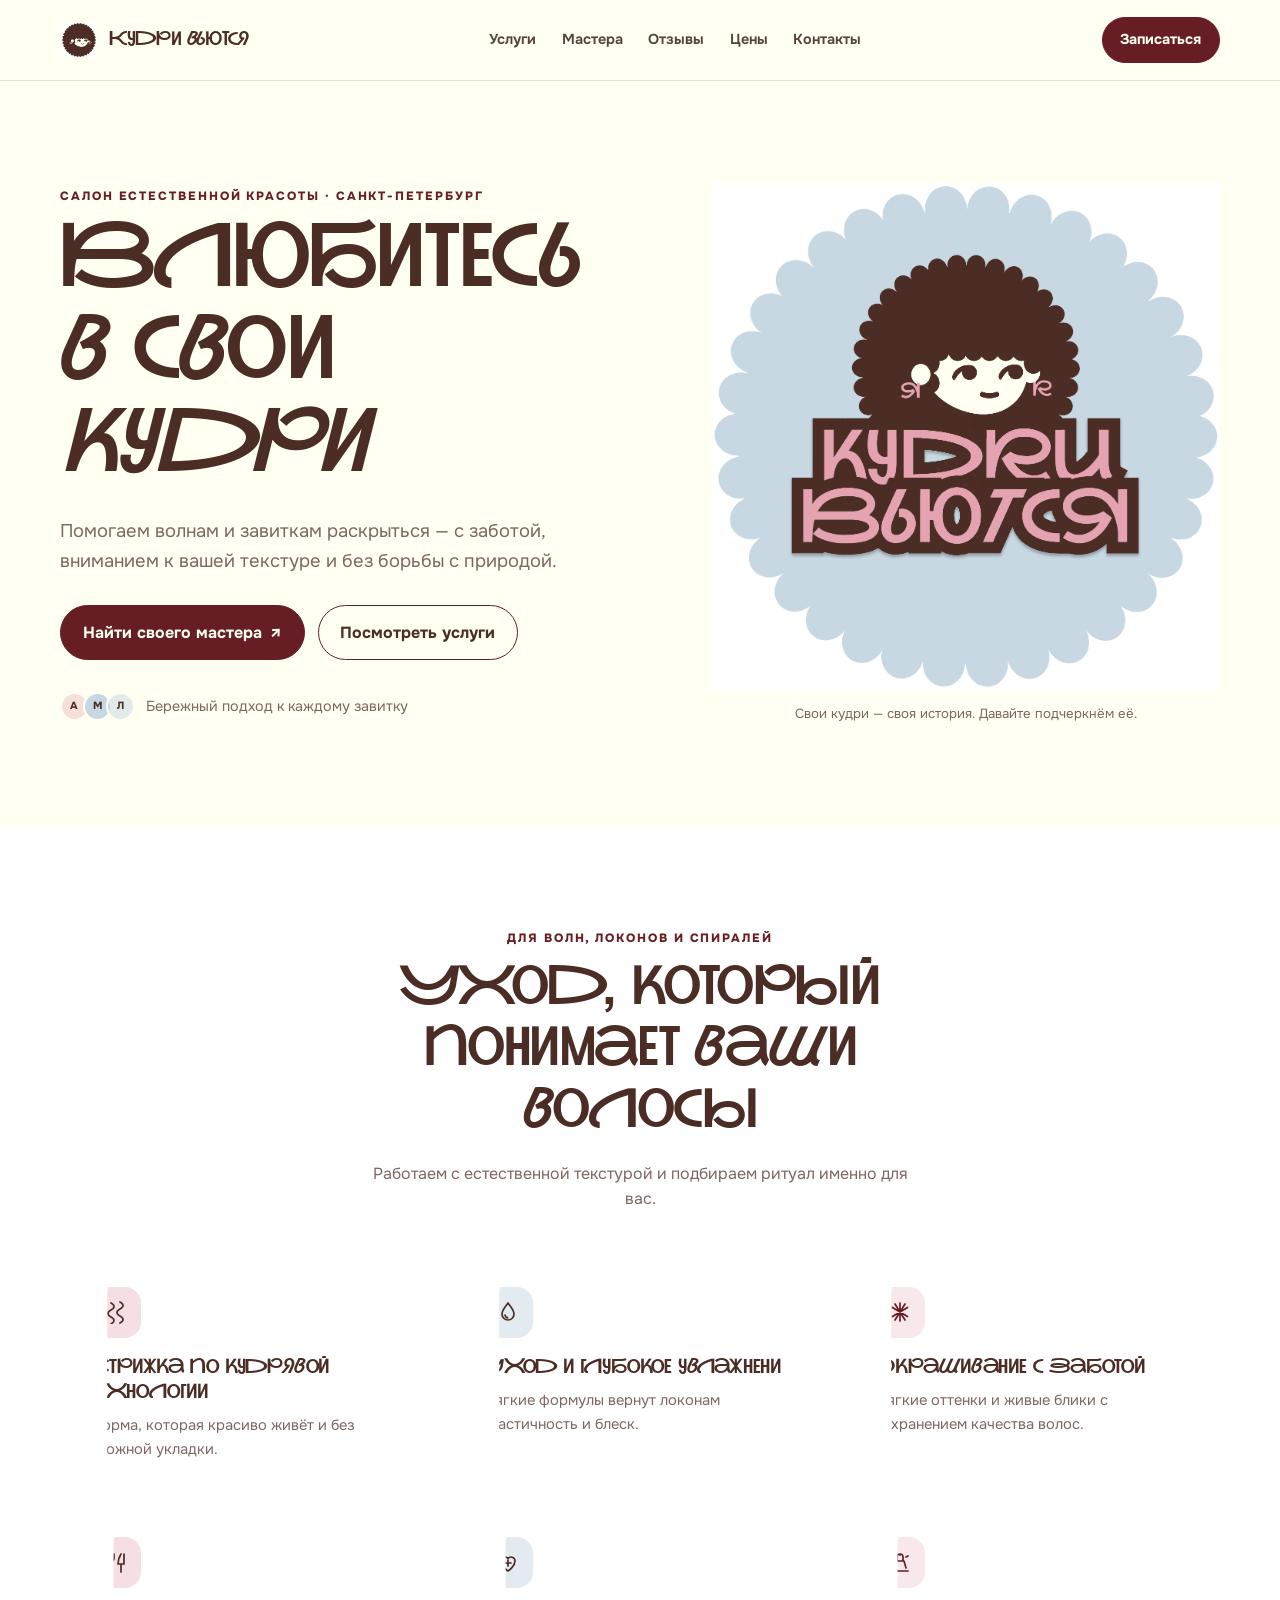
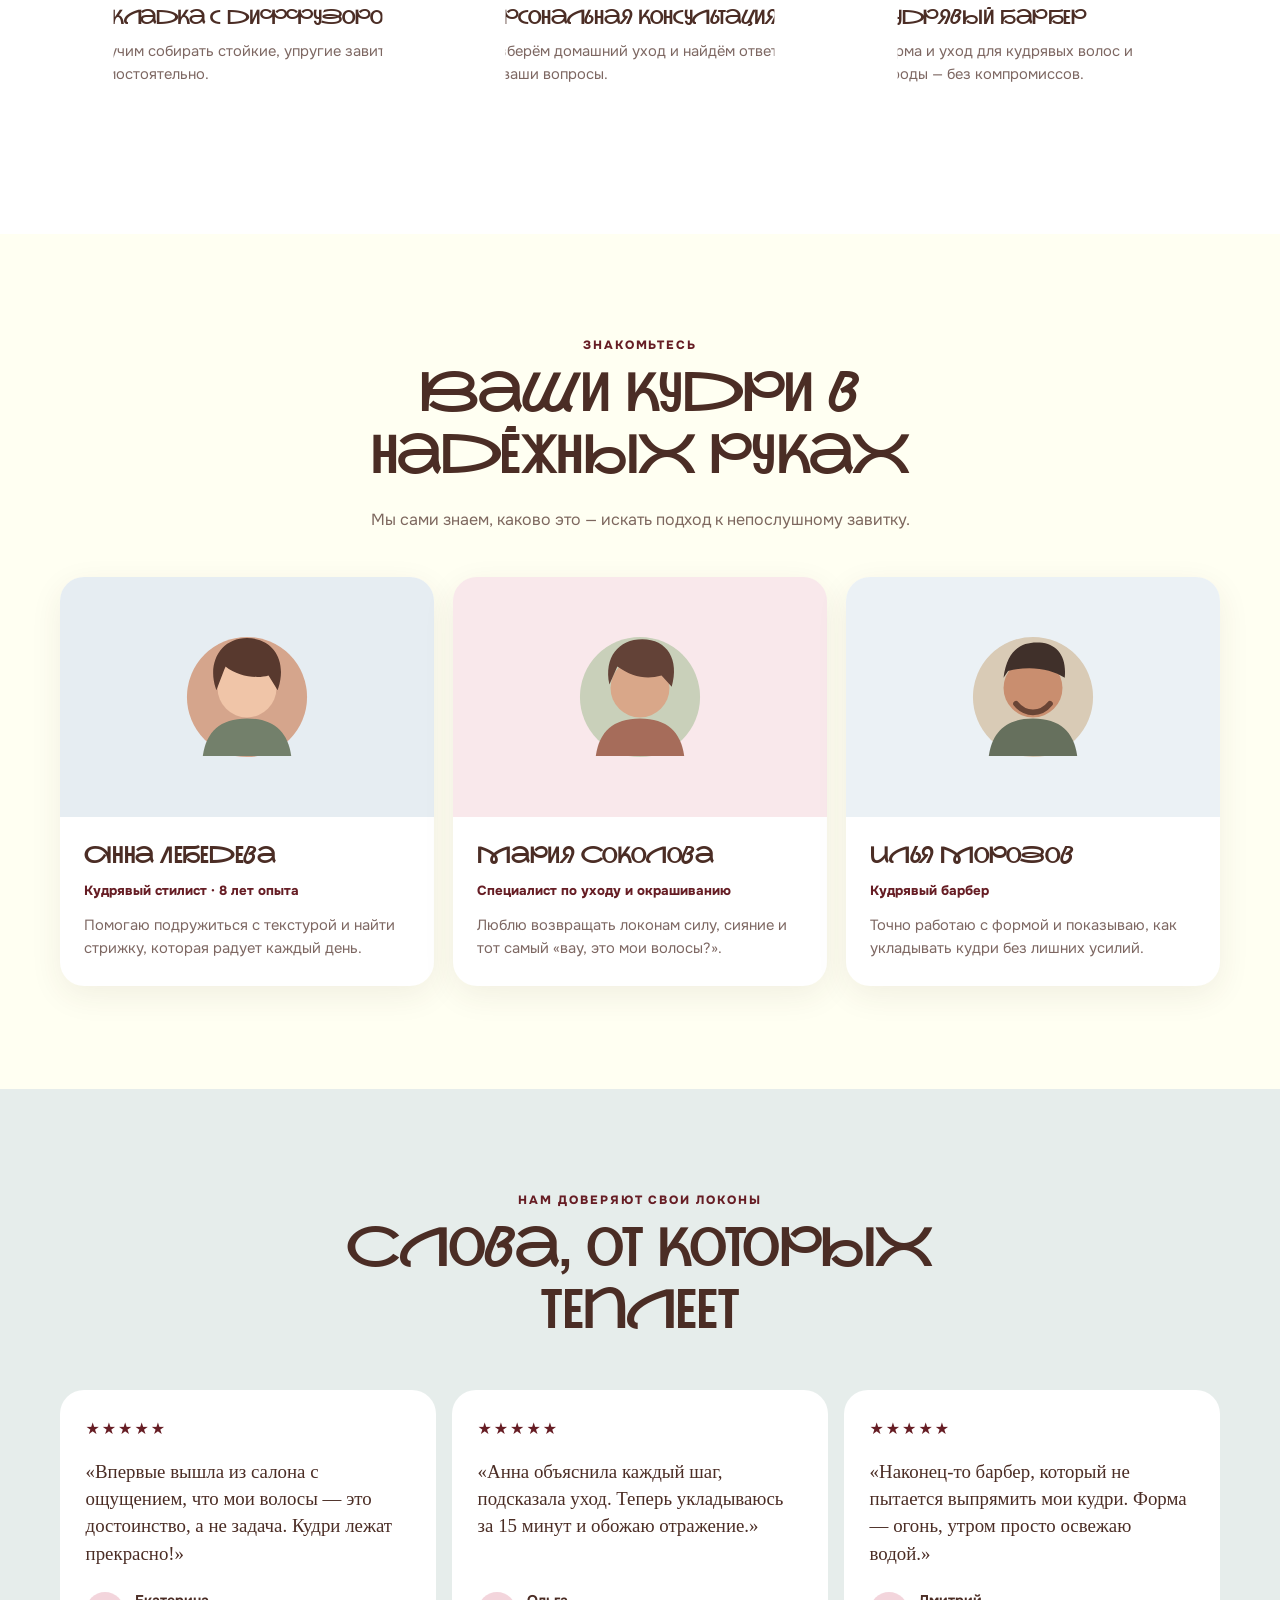
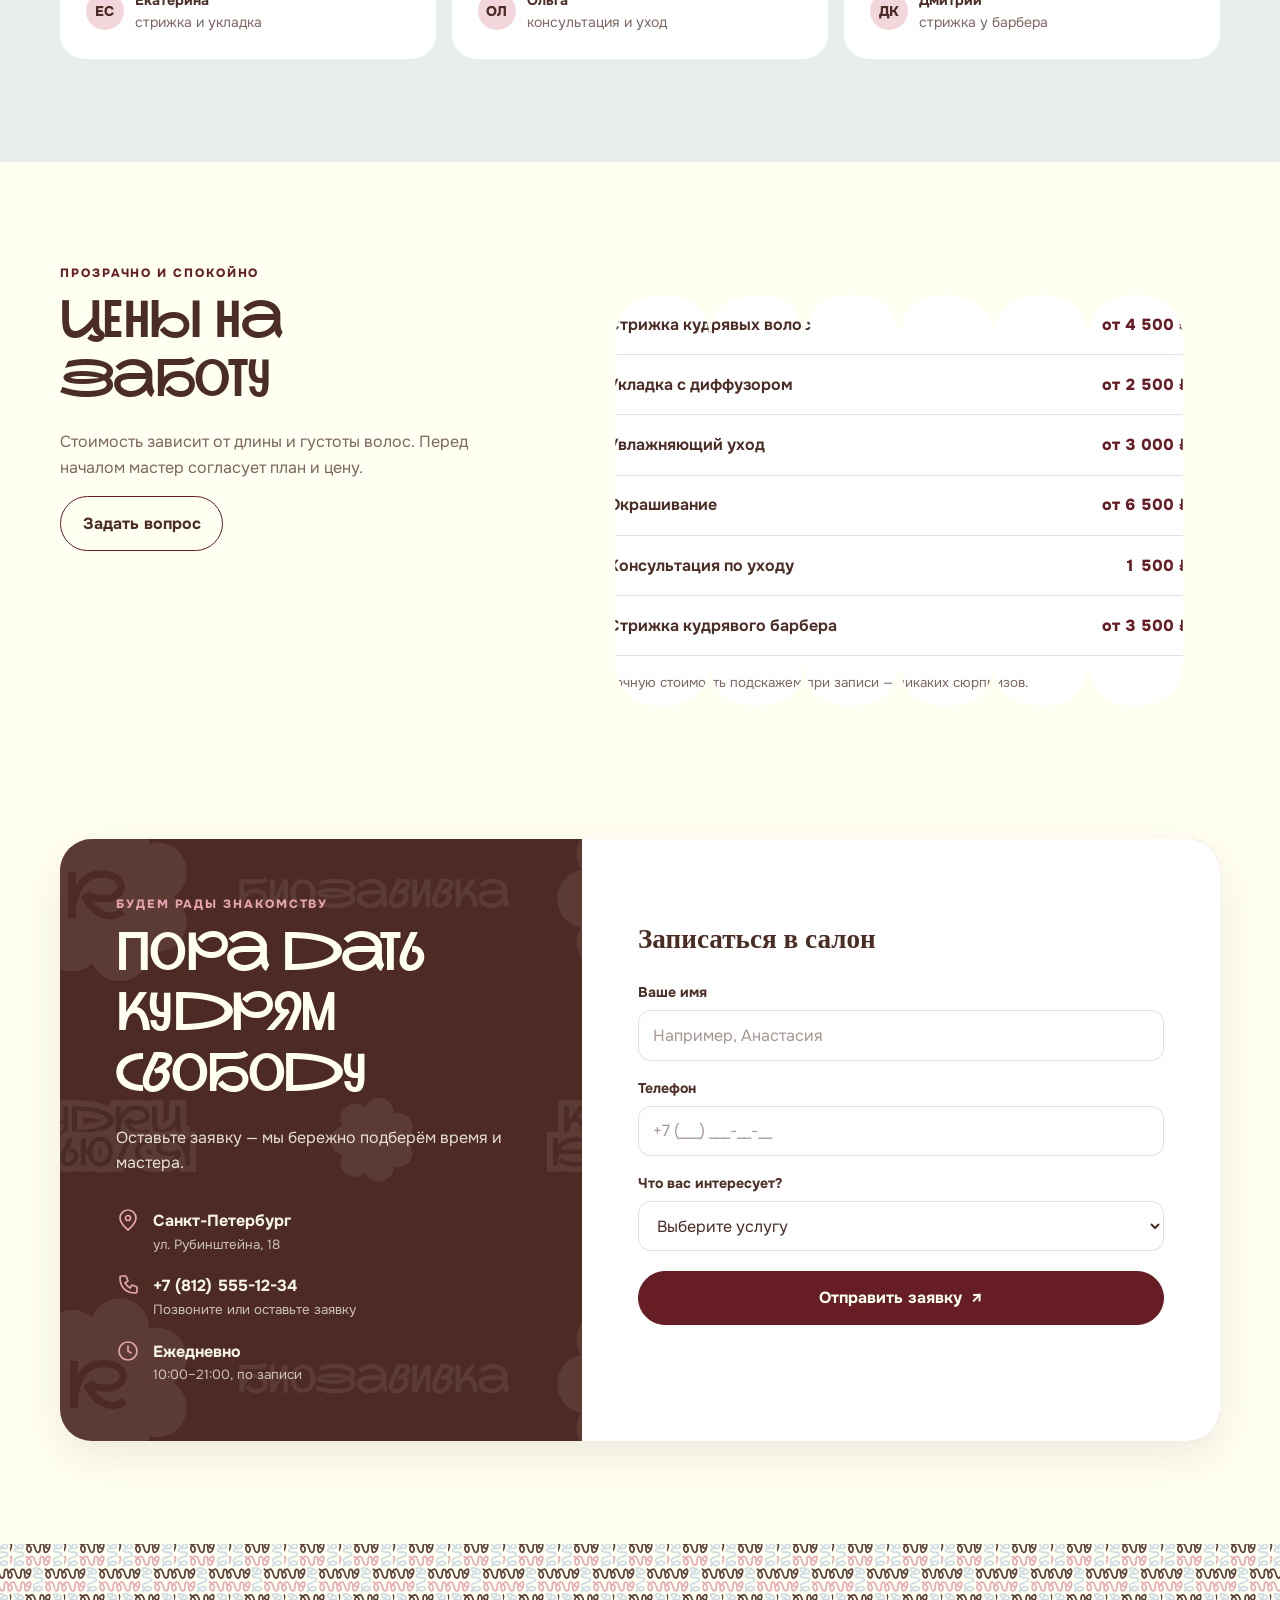
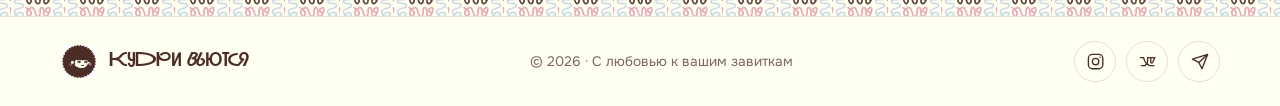
==== commit 8344f0bd: "redesigned" ====
--- a/index1.html
+++ b/index1.html
@@ -3,246 +3,201 @@
 <head>
   <meta charset="UTF-8">
   <meta name="viewport" content="width=device-width, initial-scale=1.0">
-  <meta name="theme-color" content="#f8f3eb">
+  <meta name="theme-color" content="#FFFFF2">
   <meta name="description" content="Кудри вьются — салон бережного ухода и стрижки для кудрявых волос в Санкт-Петербурге.">
-  <link rel="icon" href="data:image/svg+xml,%3Csvg xmlns='http://www.w3.org/2000/svg' viewBox='0 0 24 24'%3E%3Cpath fill='none' stroke='%23a95542' stroke-width='1.7' stroke-linecap='round' stroke-linejoin='round' d='M7 20c-3-2-2-5 1-6s4-3 2-5-1-5 2-6M15 21c-2-2-1-4 2-5s4-3 2-5-1-4-3-5'/%3E%3C/svg%3E">
-  <meta property="og:title" content="Кудри вьются — салон для ваших локонов">
-  <meta property="og:description" content="Кудри вьются — салон бережного ухода и стрижки для кудрявых волос в Санкт-Петербурге.">
-  <meta property="og:type" content="website">
-  <meta name="twitter:card" content="summary">
   <title>Кудри вьются — салон для ваших локонов</title>
+  <link rel="preconnect" href="https://fonts.googleapis.com">
+  <link rel="preconnect" href="https://fonts.gstatic.com" crossorigin>
+  <link href="https://fonts.googleapis.com/css2?family=Onest:wght@400;500;600;700&display=swap" rel="stylesheet">
   <style>
+    /* НаuryzRedKeds — основной шрифт бренда */
+    @font-face {
+      font-family: "NauryzRedKeds";
+      src: url("fonts/nauryzredkeds-subset.woff2") format("woff2"),
+           url("fonts/nauryzredkeds-subset.ttf") format("truetype");
+      font-weight: 700;
+      font-style: normal;
+      font-display: swap;
+    }
+
     /* Основа и типографика */
     :root {
-      --cream: #f8f3eb;
-      --paper: #fffdf9;
-      --sand: #eee3d6;
-      --rose: #c8755e;
-      --rose-dark: #a95542;
-      --brown: #382b26;
-      --muted: #75655d;
-      --sage: #dce2d5;
-      --line: #e8ddd2;
-      --shadow: 0 1rem 2.8rem rgba(69, 47, 36, .08);
+      --cream: #FFFFF2;
+      --paper: #FFFFFF;
+      --sand: #C7D8E2;
+      --rose: #661D24;
+      --rose-dark: #4B2D25;
+      --brown: #4B2D25;
+      --muted: rgba(75, 45, 37, .72);
+      --sage: #C7D8E2;
+      --line: rgba(75, 45, 37, .14);
+      --pink: #E5A3B1;
+      --shadow: 0 1rem 2.8rem rgba(75, 45, 37, .10);
+      --radius: 1.5rem;
       --ease-base: cubic-bezier(0.22, 1, 0.36, 1);
-      --radius-pill: 999px;
-      --radius-card: 1.5rem;
-      --radius-panel: 2rem;
-      --space-2: .125rem;
-      --space-4: .25rem;
-      --space-8: .5rem;
-      --space-12: .75rem;
-      --space-16: 1rem;
-      --space-24: 1.5rem;
-      --space-32: 2rem;
-      --space-40: 2.5rem;
-      --space-48: 3rem;
-      --space-64: 4rem;
-      --space-80: 5rem;
-      --space-96: 6rem;
-      font-family: "Segoe UI", "Helvetica Neue", Arial, sans-serif;
+      font-family: "Onest", "Segoe UI", system-ui, sans-serif;
       color: var(--brown);
       background: var(--cream);
       scroll-behavior: smooth;
-      scroll-padding-top: var(--space-96);
+      scroll-padding-top: 6rem;
     }
     * { box-sizing: border-box; }
-    body { margin: 0; min-width: 320px; background: var(--cream); line-height: 1.6; }
+    body { margin: 0; min-width: 320px; background: var(--cream); line-height: 1.6; font-family: "Onest", "Segoe UI", system-ui, sans-serif; }
     button, input, select { font: inherit; }
     a { color: inherit; text-decoration: none; }
     button, a, input, select { -webkit-tap-highlight-color: transparent; }
-    :focus-visible { outline: 3px solid #b9624c; outline-offset: 4px; }
-    .container { width: min(100% - var(--space-32), 1160px); margin-inline: auto; }
-    .eyebrow { margin: 0 0 var(--space-12); color: var(--rose-dark); font-size: .75rem; font-weight: 800; letter-spacing: .16em; text-transform: uppercase; }
-    .section { padding-block: clamp(var(--space-64), 8vw, 7rem); }
-    .section-heading { max-width: 42rem; margin: 0 auto var(--space-48); text-align: center; }
-    .section-heading h2 { margin: 0; font-family: Georgia, "Times New Roman", serif; font-size: clamp(2rem, 5vw, 3.35rem); font-weight: 500; line-height: 1.12; letter-spacing: -.035em; text-wrap: balance; }
-    .section-heading p:last-child { max-width: 34rem; margin: var(--space-16) auto 0; color: var(--muted); }
-    .button { display: inline-flex; min-height: 3.2rem; align-items: center; justify-content: center; gap: var(--space-8); padding: var(--space-12) var(--space-24); border: 1px solid var(--rose); border-radius: var(--radius-pill); background: var(--rose); color: #fffaf5; font-weight: 700; cursor: pointer; transition: background 300ms var(--ease-base), color 300ms var(--ease-base), transform 500ms var(--ease-base), box-shadow 300ms var(--ease-base); }
-    .button:hover { transform: translateY(-2px); background: var(--rose-dark); box-shadow: 0 .6rem 1.3rem #9d594033; }
-    .button:active { transform: translateY(1px) scale(0.98); }
-    .button-outline { background: transparent; color: var(--rose-dark); }
-    .button-outline:hover { background: var(--rose); color: #fffaf5; }
-    .icon { width: var(--space-24); height: var(--space-24); flex: none; fill: none; stroke: currentColor; stroke-width: 1.7; stroke-linecap: round; stroke-linejoin: round; }
-
-    /* Пропуск навигации */
-    .skip-link { display: inline-block; width: 1px; height: 1px; margin: -1px; overflow: hidden; clip-path: inset(50%); white-space: nowrap; }
-    .skip-link:focus { width: auto; height: auto; margin: var(--space-8); overflow: visible; clip-path: none; padding: var(--space-8) var(--space-16); background: var(--rose-dark); color: #fff; font-weight: 700; border-radius: var(--radius-pill); }
-
-    /* Текст: переносы */
-    h1, .section-heading h2, .service-card h3, .master-info h3 { text-wrap: balance; }
-    p, blockquote { text-wrap: pretty; }
+    :focus-visible { outline: 3px solid #661D24; outline-offset: 4px; }
+    .container { width: min(100% - 2rem, 1160px); margin-inline: auto; }
+    .eyebrow { margin: 0 0 .75rem; color: var(--rose); font-size: .75rem; font-weight: 800; letter-spacing: .16em; text-transform: uppercase; }
+    .section { padding-block: clamp(4rem, 8vw, 7rem); }
+    .section-heading { max-width: 42rem; margin: 0 auto 2.8rem; text-align: center; }
+    .section-heading h2 { margin: 0; font-family: "NauryzRedKeds", Georgia, serif; font-weight: 700; font-size: clamp(2rem, 5vw, 3.35rem); line-height: 1.15; letter-spacing: -.01em; }
+    .section-heading p:last-child { max-width: 34rem; margin: 1rem auto 0; color: var(--muted); }
+    .button { display: inline-flex; min-height: 3.2rem; align-items: center; justify-content: center; gap: .55rem; padding: .85rem 1.35rem; border: 1px solid var(--rose); border-radius: 999px; background: var(--rose); color: #FFFFF2; font-weight: 700; cursor: pointer; transition: background var(--ease-base) .3s, color var(--ease-base) .3s, transform var(--ease-base) .3s, filter var(--ease-base) .3s; font-family: "Onest", "Segoe UI", system-ui, sans-serif; }
+    .button:hover { transform: translateY(-2px); background: var(--rose-dark); filter: drop-shadow(0 .6rem 1.3rem rgba(75, 45, 37, .18)); }
+    .button-outline { background: transparent; color: var(--rose-dark); border-color: var(--rose); }
+    .button-outline:hover { background: var(--rose); color: #FFFFF2; }
+    .icon { width: 1.5rem; height: 1.5rem; flex: none; fill: none; stroke: currentColor; stroke-width: 1.7; stroke-linecap: round; stroke-linejoin: round; }
+
+    /* Blob-карточки — облачная форма бренда */
+    .blob {
+      border: 0;
+      background: var(--paper);
+      -webkit-mask-image: url("data:image/svg+xml;utf8,<svg xmlns='http://www.w3.org/2000/svg' viewBox='0 0 400 300'><path d='M20,50 Q20,20 50,20 Q80,20 80,50 Q80,20 110,20 Q140,20 140,50 Q140,20 170,20 Q200,20 200,50 Q200,20 230,20 Q260,20 260,50 Q260,20 290,20 Q320,20 320,50 Q320,20 350,20 Q380,20 380,50 L380,250 Q380,280 350,280 Q320,280 320,250 Q320,280 290,280 Q260,280 260,250 Q260,280 230,280 Q200,280 200,250 Q200,280 170,280 Q140,280 140,250 Q140,280 110,280 Q80,280 80,250 Q80,280 50,280 Q20,280 20,250 Z' fill='white'/></svg>");
+      mask-image: url("data:image/svg+xml;utf8,<svg xmlns='http://www.w3.org/2000/svg' viewBox='0 0 400 300'><path d='M20,50 Q20,20 50,20 Q80,20 80,50 Q80,20 110,20 Q140,20 140,50 Q140,20 170,20 Q200,20 200,50 Q200,20 230,20 Q260,20 260,50 Q260,20 290,20 Q320,20 320,50 Q320,20 350,20 Q380,20 380,50 L380,250 Q380,280 350,280 Q320,280 320,250 Q320,280 290,280 Q260,280 260,250 Q260,280 230,280 Q200,280 200,250 Q200,280 170,280 Q140,280 140,250 Q140,280 110,280 Q80,280 80,250 Q80,280 50,280 Q20,280 20,250 Z' fill='white'/></svg>");
+      -webkit-mask-size: 100% 100%;
+      mask-size: 100% 100%;
+      -webkit-mask-repeat: no-repeat;
+      mask-repeat: no-repeat;
+      filter: drop-shadow(0 8px 16px rgba(75, 45, 37, .10));
+      padding: calc(var(--space-24, 1.5rem) + 6px);
+    }
+    @supports not (mask-image: url("data:image/svg+xml;utf8,<svg xmlns='http://www.w3.org/2000/svg' viewBox='0 0 400 300'><path d='M20,50 Q20,20 50,20 L380,50 L380,250 Q380,280 350,280 L50,280 Q20,280 20,250 Z' fill='white'/></svg>")) {
+      .blob { border-radius: var(--radius); box-shadow: var(--shadow); }
+    }
 
     /* Шапка и навигация */
-    .site-header { position: sticky; z-index: 10; top: 0; border-bottom: 1px solid rgba(95, 69, 54, .09); background: rgba(248, 243, 235, .94); backdrop-filter: blur(14px); }
-    .header-inner { display: flex; min-height: 5rem; align-items: center; justify-content: space-between; gap: var(--space-16); }
-    .brand { display: inline-flex; align-items: center; gap: var(--space-12); font-family: Georgia, "Times New Roman", serif; font-size: 1.2rem; font-weight: 700; letter-spacing: -.03em; white-space: nowrap; }
-    .brand-mark { display: grid; width: 2.4rem; height: 2.4rem; place-items: center; border-radius: 50%; background: var(--rose); color: white; }
-    .brand-mark .icon { width: 1.4rem; height: 1.4rem; }
-    .nav { display: flex; align-items: center; gap: clamp(var(--space-12), 2vw, var(--space-24)); }
-    .nav a { color: #55443c; font-size: .9rem; font-weight: 650; transition: color 300ms var(--ease-base); }
+    .site-header { position: sticky; z-index: 10; top: 0; border-bottom: 1px solid var(--line); background: rgba(255, 255, 242, .94); backdrop-filter: blur(14px); }
+    .header-inner { display: flex; min-height: 5rem; align-items: center; justify-content: space-between; gap: 1.2rem; }
+    .brand { display: inline-flex; align-items: center; gap: .65rem; font-family: "NauryzRedKeds", Georgia, serif; font-weight: 700; font-size: 1.2rem; letter-spacing: -.01em; white-space: nowrap; }
+    .brand-mark { display: grid; width: 2.4rem; height: 2.4rem; place-items: center; border-radius: 50%; background: transparent; color: white; }
+    .brand-mark img { width: 2.1rem; height: 2.1rem; object-fit: contain; }
+    .nav { display: flex; align-items: center; gap: clamp(.8rem, 2vw, 1.7rem); }
+    .nav a { color: #55443c; font-size: .9rem; font-weight: 650; transition: color var(--ease-base) .3s; }
     .nav a:hover { color: var(--rose-dark); }
-    .header-cta { min-height: 2.8rem; padding: var(--space-12) var(--space-16); font-size: .9rem; }
+    .header-cta { min-height: 2.8rem; padding: .65rem 1.1rem; font-size: .9rem; }
     .menu-toggle { display: none; width: 2.8rem; height: 2.8rem; align-items: center; justify-content: center; border: 1px solid var(--line); border-radius: 50%; background: var(--paper); color: var(--brown); cursor: pointer; }
-    .menu-line { transition: transform 300ms var(--ease-base), opacity 300ms var(--ease-base); transform-box: fill-box; transform-origin: center; }
-    .menu-toggle[aria-expanded="true"] .menu-line-1 { transform: translateY(5px) rotate(45deg); }
-    .menu-toggle[aria-expanded="true"] .menu-line-2 { opacity: 0; }
-    .menu-toggle[aria-expanded="true"] .menu-line-3 { transform: translateY(-5px) rotate(-45deg); }
 
     /* Первый экран */
-    .hero { overflow: hidden; padding-block: clamp(var(--space-48), 7vw, 6.5rem); }
-    .hero-grid { display: grid; grid-template-columns: 1.05fr .95fr; align-items: center; gap: clamp(var(--space-32), 7vw, var(--space-96)); }
-    .hero-copy { padding-block: var(--space-16); }
-    .hero h1 { max-width: 12ch; margin: 0; font-family: Georgia, "Times New Roman", serif; font-size: clamp(3rem, 7vw, 6rem); font-weight: 500; line-height: .99; letter-spacing: -.055em; }
-    .hero h1 em { color: var(--rose-dark); font-weight: 500; }
-    .hero-copy > p:not(.eyebrow) { max-width: 33rem; margin: var(--space-24) 0 var(--space-32); color: var(--muted); font-size: clamp(1rem, 1.7vw, 1.15rem); }
-    .hero-actions { display: flex; flex-wrap: wrap; gap: var(--space-12); }
-    .hero-note { display: flex; align-items: center; gap: var(--space-12); margin-top: var(--space-32); color: var(--muted); font-size: .9rem; }
+    .hero { overflow: hidden; padding-block: clamp(3rem, 7vw, 6.5rem); }
+    .hero-grid { display: grid; grid-template-columns: 1.05fr .95fr; align-items: center; gap: clamp(2rem, 7vw, 6rem); }
+    .hero-copy { padding-block: 1rem; }
+    .hero h1 { max-width: 12ch; margin: 0; font-family: "NauryzRedKeds", Georgia, serif; font-weight: 700; font-size: clamp(3rem, 7vw, 5.5rem); line-height: 1.05; letter-spacing: -.01em; }
+    .hero h1 em { color: var(--rose-dark); font-weight: 700; }
+    .hero-copy > p:not(.eyebrow) { max-width: 33rem; margin: 1.4rem 0 1.8rem; color: var(--muted); font-size: clamp(1rem, 1.7vw, 1.15rem); }
+    .hero-actions { display: flex; flex-wrap: wrap; gap: .8rem; }
+    .hero-note { display: flex; align-items: center; gap: .7rem; margin-top: 2rem; color: var(--muted); font-size: .9rem; }
     .note-dots { display: flex; }
     .note-dots span { display: grid; width: 1.8rem; height: 1.8rem; place-items: center; margin-left: -.35rem; border: 2px solid var(--cream); border-radius: 50%; background: var(--sage); color: var(--brown); font-size: .65rem; font-weight: 800; }
-    .note-dots span:first-child { margin-left: 0; background: #e5c3ad; }
-    .note-dots span:last-child { background: #d6b9aa; }
-    .hero-art { display: flex; min-height: 27rem; align-items: center; justify-content: center; padding: var(--space-24); border-radius: 48% 48% 2rem 2rem; background: var(--sand); }
-    .hero-art svg { display: block; width: min(100%, 30rem); height: auto; }
-    .hero-caption { margin: var(--space-12) 0 0; color: var(--muted); font-size: .83rem; text-align: center; }
+    .note-dots span:first-child { margin-left: 0; background: rgba(229, 163, 177, .35); }
+    .note-dots span:last-child { background: rgba(199, 216, 226, .5); }
+    .hero-art { display: flex; min-height: 27rem; align-items: center; justify-content: center; padding: 0; background: transparent; }
+    .hero-art img { display: block; width: min(100%, 30rem); height: auto; }
+    .hero-caption { margin: .8rem 0 0; color: var(--muted); font-size: .83rem; text-align: center; }
 
     /* Карточки услуг */
     .services { background: var(--paper); }
-    .service-grid { display: grid; grid-template-columns: repeat(3, 1fr); gap: var(--space-16); }
-    .service-card { display: flex; min-height: 14rem; flex-direction: column; align-items: flex-start; padding: var(--space-24); border: 1px solid #efe7df; border-radius: var(--radius-card); background: #fff; box-shadow: 0 .4rem 1.3rem #422a1a08; transition: transform 500ms var(--ease-base), box-shadow 300ms var(--ease-base); }
-    .service-card:hover { transform: translateY(-4px); box-shadow: var(--shadow); }
-    .service-card:active { transform: translateY(-1px) scale(0.99); }
-    .service-icon { display: grid; width: 3.2rem; height: 3.2rem; place-items: center; margin-bottom: var(--space-16); border-radius: 1rem; background: #f5e8df; color: var(--rose-dark); }
-    .service-card:nth-child(3n + 2) .service-icon { background: #e8ecdf; color: #586247; }
-    .service-card:nth-child(3n) .service-icon { background: #f1e8d8; color: #806544; }
-    .service-card h3 { margin: 0; font-family: Georgia, "Times New Roman", serif; font-size: 1.25rem; line-height: 1.25; }
-    .service-card p { margin: var(--space-8) 0 0; color: var(--muted); font-size: .92rem; }
+    .service-grid { display: grid; grid-template-columns: repeat(3, 1fr); gap: 1rem; }
+    .service-card { display: flex; min-height: 14rem; flex-direction: column; align-items: flex-start; border: 0; background: var(--paper); transition: transform var(--ease-base) .3s, filter var(--ease-base) .3s; }
+    .service-card:hover { transform: translateY(-4px); filter: drop-shadow(0 12px 20px rgba(75, 45, 37, .14)); }
+    .service-icon { display: grid; width: 3.2rem; height: 3.2rem; place-items: center; margin-bottom: 1.1rem; border-radius: 1rem; background: rgba(229, 163, 177, .35); color: var(--rose-dark); }
+    .service-card:nth-child(3n + 2) .service-icon { background: rgba(199, 216, 226, .5); color: #4B2D25; }
+    .service-card:nth-child(3n) .service-icon { background: rgba(229, 163, 177, .25); color: #661D24; }
+    .service-card h3 { margin: 0; font-family: "NauryzRedKeds", Georgia, serif; font-weight: 700; font-size: 1.25rem; line-height: 1.25; letter-spacing: -.01em; }
+    .service-card p { margin: .55rem 0 0; color: var(--muted); font-size: .92rem; }
 
     /* Мастера */
-    .team-grid { display: grid; grid-template-columns: repeat(3, 1fr); gap: var(--space-24); }
-    .master-card { overflow: hidden; border-radius: var(--radius-card); background: var(--paper); box-shadow: 0 .6rem 2rem #422a1a0d; transition: transform 300ms var(--ease-base); }
-    .master-card:active { transform: scale(0.99); }
-    .portrait { display: grid; min-height: 15rem; place-items: center; background: #e9dbcf; }
-    .master-card:nth-child(2) .portrait { background: #e3e7db; }
-    .master-card:nth-child(3) .portrait { background: #eadfcf; }
+    .team-grid { display: grid; grid-template-columns: repeat(3, 1fr); gap: 1.2rem; }
+    .master-card { overflow: hidden; border-radius: var(--radius); background: var(--paper); box-shadow: 0 .6rem 2rem rgba(75, 45, 37, .08); }
+    .portrait { display: grid; min-height: 15rem; place-items: center; background: rgba(199, 216, 226, .45); }
+    .master-card:nth-child(2) .portrait { background: rgba(229, 163, 177, .25); }
+    .master-card:nth-child(3) .portrait { background: rgba(199, 216, 226, .35); }
     .portrait svg { width: 8.5rem; height: 8.5rem; }
-    .master-info { padding: var(--space-24); }
-    .master-info h3 { margin: 0; font-family: Georgia, "Times New Roman", serif; font-size: 1.45rem; }
-    .master-role { margin: var(--space-4) 0 var(--space-12); color: var(--rose-dark); font-size: .83rem; font-weight: 750; }
+    .master-info { padding: 1.35rem 1.5rem 1.6rem; }
+    .master-info h3 { margin: 0; font-family: "NauryzRedKeds", Georgia, serif; font-weight: 700; font-size: 1.45rem; letter-spacing: -.01em; }
+    .master-role { margin: .25rem 0 .8rem; color: var(--rose); font-size: .83rem; font-weight: 750; }
     .master-info p:last-child { margin: 0; color: var(--muted); font-size: .92rem; }
 
     /* Отзывы */
-    .reviews { background: #efe6db; }
-    .review-grid { display: grid; grid-template-columns: repeat(3, 1fr); gap: var(--space-16); }
-    .review-card { display: flex; flex-direction: column; padding: var(--space-24); border-radius: var(--radius-card); background: var(--paper); transition: transform 300ms var(--ease-base); }
-    .review-card:active { transform: scale(0.99); }
-    .stars { color: #b76a4f; letter-spacing: .12em; }
-    .review-card blockquote { flex: 1; margin: var(--space-16) 0 var(--space-24); font-family: Georgia, "Times New Roman", serif; font-size: 1.18rem; line-height: 1.45; }
-    .review-author { display: flex; align-items: center; gap: var(--space-12); color: var(--muted); font-size: .88rem; }
+    .reviews { background: rgba(199, 216, 226, .45); }
+    .review-grid { display: grid; grid-template-columns: repeat(3, 1fr); gap: 1rem; }
+    .review-card { display: flex; flex-direction: column; padding: 1.6rem; border-radius: var(--radius); background: var(--paper); }
+    .stars { color: var(--rose); letter-spacing: .12em; }
+    .review-card blockquote { flex: 1; margin: 1rem 0 1.35rem; font-family: Georgia, "Times New Roman", serif; font-size: 1.18rem; line-height: 1.45; }
+    .review-author { display: flex; align-items: center; gap: .7rem; color: var(--muted); font-size: .88rem; }
     .review-author strong { color: var(--brown); }
-    .review-avatar { display: grid; width: 2.4rem; height: 2.4rem; place-items: center; border-radius: 50%; background: #f0d5c5; color: #7e4738; font-weight: 800; }
+    .review-avatar { display: grid; width: 2.4rem; height: 2.4rem; place-items: center; border-radius: 50%; background: rgba(229, 163, 177, .45); color: var(--rose-dark); font-weight: 800; }
 
     /* Цены */
-    .price-wrap { display: grid; grid-template-columns: .8fr 1.2fr; gap: clamp(var(--space-32), 7vw, var(--space-96)); align-items: start; }
-    .price-intro h2 { margin: 0; font-family: Georgia, "Times New Roman", serif; font-size: clamp(2rem, 4.5vw, 3.2rem); font-weight: 500; line-height: 1.1; letter-spacing: -.035em; }
+    .price-wrap { display: grid; grid-template-columns: .8fr 1.2fr; gap: clamp(2rem, 7vw, 6rem); align-items: start; }
+    .price-intro h2 { margin: 0; font-family: "NauryzRedKeds", Georgia, serif; font-weight: 700; font-size: clamp(2rem, 4.5vw, 3.2rem); line-height: 1.15; letter-spacing: -.01em; }
     .price-intro > p:not(.eyebrow) { color: var(--muted); }
+    .price-blob-wrap { padding: calc(var(--space-24, 1.5rem) + 6px); }
     .price-list { margin: 0; padding: 0; list-style: none; border-top: 1px solid var(--line); }
-    .price-list li { display: flex; justify-content: space-between; gap: var(--space-16); padding: var(--space-16) 0; border-bottom: 1px solid var(--line); }
+    .price-list li { display: flex; justify-content: space-between; gap: 1rem; padding: 1.05rem 0; border-bottom: 1px solid var(--line); }
     .price-list span:first-child { font-weight: 650; }
-    .price-list span:last-child { color: var(--rose-dark); font-weight: 800; white-space: nowrap; font-variant-numeric: tabular-nums; }
-    .price-footnote { margin-top: var(--space-16); color: var(--muted); font-size: .84rem; }
+    .price-list span:last-child { color: var(--rose); font-weight: 800; white-space: nowrap; font-variant-numeric: tabular-nums; }
+    .price-footnote { margin-top: 1rem; color: var(--muted); font-size: .84rem; }
 
     /* Контакты и форма записи */
-    .contact-section { padding-bottom: clamp(var(--space-64), 8vw, 7rem); }
-    .contact-panel { display: grid; grid-template-columns: .9fr 1.1fr; overflow: hidden; border-radius: var(--radius-panel); background: #46362e; color: #fffaf5; box-shadow: var(--shadow); }
-    .contact-info { padding: clamp(var(--space-24), 5vw, 3.5rem); }
-    .contact-info .eyebrow { color: #e5a28b; }
-    .contact-info h2 { margin: 0 0 var(--space-16); font-family: Georgia, "Times New Roman", serif; font-size: clamp(2rem, 4.5vw, 3.3rem); font-weight: 500; line-height: 1.08; }
-    .contact-info > p { color: #dfd1c7; }
-    .contact-list { display: grid; gap: var(--space-16); margin: var(--space-32) 0 0; padding: 0; list-style: none; }
-    .contact-list li { display: flex; align-items: flex-start; gap: var(--space-12); color: #f5ebe4; }
-    .contact-list .icon { color: #e5a28b; }
-    .contact-list small { display: block; color: #cbb9ac; }
-    .contact-reassurance { margin: var(--space-16) 0 0; color: #cbb9ac; font-size: .85rem; }
-    .contact-form { display: grid; align-content: center; gap: var(--space-16); padding: clamp(var(--space-24), 5vw, 3.5rem); background: #fffaf5; color: var(--brown); }
-    .contact-form h3 { margin: 0 0 var(--space-4); font-family: Georgia, "Times New Roman", serif; font-size: 1.7rem; }
-    .field { display: grid; gap: var(--space-8); }
+    .contact-section { padding-bottom: clamp(4rem, 8vw, 7rem); }
+    .contact-panel { display: grid; grid-template-columns: .9fr 1.1fr; overflow: hidden; border-radius: 2rem; background: #4B2D25; background-image: url("img/brand-print.svg"); background-size: cover; background-position: center; color: #FFFFF2; box-shadow: var(--shadow); }
+    .contact-info { padding: clamp(1.6rem, 5vw, 3.5rem); background: rgba(75, 45, 37, .88); }
+    .contact-info .eyebrow { color: var(--pink); }
+    .contact-info h2 { margin: 0 0 1rem; font-family: "NauryzRedKeds", Georgia, serif; font-weight: 700; font-size: clamp(2rem, 4.5vw, 3.3rem); line-height: 1.15; letter-spacing: -.01em; }
+    .contact-info > p { color: rgba(255, 255, 242, .85); }
+    .contact-list { display: grid; gap: 1.15rem; margin: 2rem 0 0; padding: 0; list-style: none; }
+    .contact-list li { display: flex; align-items: flex-start; gap: .8rem; color: rgba(255, 255, 242, .95); }
+    .contact-list .icon { color: var(--pink); }
+    .contact-list small { display: block; color: rgba(255, 255, 242, .7); }
+    .contact-form { display: grid; align-content: center; gap: 1rem; padding: clamp(1.6rem, 5vw, 3.5rem); background: var(--paper); color: var(--brown); }
+    .contact-form h3 { margin: 0 0 .25rem; font-family: Georgia, "Times New Roman", serif; font-size: 1.7rem; }
+    .field { display: grid; gap: .4rem; }
     .field label { font-size: .88rem; font-weight: 700; }
-    .field input, .field select { width: 100%; min-height: 3.15rem; padding: var(--space-12) var(--space-16); border: 1px solid #d9cbc0; border-radius: .8rem; background: white; color: var(--brown); }
-    .field input::placeholder { color: #95867e; }
-    .contact-form .button { width: 100%; margin-top: var(--space-4); }
+    .field input, .field select { width: 100%; min-height: 3.15rem; padding: .7rem .9rem; border: 1px solid var(--line); border-radius: .8rem; background: white; color: var(--brown); font-family: "Onest", "Segoe UI", system-ui, sans-serif; }
+    .field input::placeholder { color: rgba(75, 45, 37, .5); }
+    .contact-form .button { width: 100%; margin-top: .2rem; }
     .form-message { min-height: 1.35rem; margin: 0; color: #536142; font-size: .9rem; font-weight: 700; }
-    .form-error { display: none; margin: 0; color: #8f4a38; font-size: .9rem; font-weight: 600; }
-    .form-error:not(:empty) { display: block; }
+
+    /* Декоративная полоса с локонами */
+    .locks-strip { height: clamp(3rem, 6vw, 4.5rem); background: url("img/brand-locks.svg") repeat-x center; background-size: auto 100%; opacity: .9; margin-block: 0; }
 
     /* Подвал */
-    .site-footer { padding-block: var(--space-24); border-top: 1px solid var(--line); }
-    .footer-inner { display: flex; flex-wrap: wrap; align-items: center; justify-content: space-between; gap: var(--space-16); }
+    .site-footer { padding-block: 1.5rem; border-top: 1px solid var(--line); }
+    .footer-inner { display: flex; flex-wrap: wrap; align-items: center; justify-content: space-between; gap: 1rem; }
     .footer-copy { color: var(--muted); font-size: .86rem; }
-    .legal-links { display: flex; flex-wrap: wrap; gap: var(--space-16); }
-    .legal-links button { background: none; border: none; color: var(--muted); font-size: .86rem; cursor: pointer; padding: 0; text-decoration: underline; text-decoration-color: var(--line); text-underline-offset: 3px; }
-    .legal-links button:hover { color: var(--rose-dark); }
-    .socials { display: flex; gap: var(--space-8); }
-    .socials a { display: grid; width: 2.6rem; height: 2.6rem; place-items: center; border: 1px solid var(--line); border-radius: 50%; color: var(--rose-dark); transition: background 300ms var(--ease-base), color 300ms var(--ease-base); }
+    .socials { display: flex; gap: .65rem; }
+    .socials a { display: grid; width: 2.6rem; height: 2.6rem; place-items: center; border: 1px solid var(--line); border-radius: 50%; color: var(--rose-dark); transition: background var(--ease-base) .3s, color var(--ease-base) .3s; }
     .socials a:hover { background: var(--rose); color: white; }
     .socials .icon { width: 1.2rem; height: 1.2rem; }
 
-    /* Правовые диалоги */
-    .legal-dialog { max-width: 32rem; width: calc(100% - var(--space-48)); padding: var(--space-32); border: none; border-radius: var(--radius-card); background: var(--cream); color: var(--brown); box-shadow: var(--shadow); }
-    .legal-dialog::backdrop { background: rgba(56, 43, 38, .4); }
-    .legal-dialog h3 { margin: 0 0 var(--space-16); font-family: Georgia, "Times New Roman", serif; font-size: 1.4rem; }
-    .legal-dialog p { color: var(--muted); margin: 0 0 var(--space-24); line-height: 1.55; }
-    .legal-dialog .dialog-close { margin-top: var(--space-8); }
-
-    /* Анимация пунктов меню */
-    @keyframes menuItemIn {
-      from { opacity: 0; transform: translateY(1rem); }
-      to { opacity: 1; transform: translateY(0); }
-    }
-
-    /* Появление секций при прокрутке */
-    html.js-enabled .reveal {
-      opacity: 0;
-      transform: translateY(var(--space-32));
-      transition: opacity 700ms var(--ease-base), transform 700ms var(--ease-base);
-    }
-    html.js-enabled .reveal.is-visible {
-      opacity: 1;
-      transform: translateY(0);
-    }
-    html.js-enabled .reveal-stagger {
-      opacity: 0;
-      transform: translateY(var(--space-32));
-      transition: opacity 600ms var(--ease-base) 150ms, transform 600ms var(--ease-base) 150ms;
-    }
-    html.js-enabled .reveal-stagger.is-visible {
-      opacity: 1;
-      transform: translateY(0);
-    }
-
     /* Адаптация */
     @media (max-width: 900px) {
-      .nav { gap: var(--space-12); }
+      .nav { gap: .85rem; }
       .nav a { font-size: .82rem; }
-      .hero-grid { gap: var(--space-32); }
+      .hero-grid { gap: 2rem; }
       .hero-art { min-height: 23rem; }
       .service-grid { grid-template-columns: repeat(2, 1fr); }
       .contact-panel { grid-template-columns: 1fr 1fr; }
     }
     @media (max-width: 700px) {
-      .header-inner { flex-wrap: wrap; min-height: 4.5rem; }
+      .header-inner { min-height: 4.5rem; }
       .menu-toggle { display: inline-flex; }
       .header-cta { display: none; }
-      .nav { display: none; width: 100%; flex-direction: column; align-items: stretch; gap: 0; padding: var(--space-8) var(--space-16) var(--space-16); border-bottom: 1px solid var(--line); background: var(--cream); box-shadow: 0 1rem 1.5rem #37251a12; }
+      .nav { display: none; flex-direction: column; align-items: stretch; gap: 0; padding: .5rem 1rem 1rem; border-bottom: 1px solid var(--line); background: var(--cream); box-shadow: 0 1rem 1.5rem rgba(75, 45, 37, .08); }
       .nav.is-open { display: flex; }
-      .nav a { padding: var(--space-12) var(--space-8); border-bottom: 1px solid var(--line); font-size: 1rem; }
+      .nav a { padding: .8rem .5rem; border-bottom: 1px solid var(--line); font-size: 1rem; }
       .nav a:last-child { border-bottom: 0; }
-      .nav.is-open a { animation: menuItemIn 160ms var(--ease-base) both; }
-      .nav.is-open a:nth-child(1) { animation-delay: 0ms; }
-      .nav.is-open a:nth-child(2) { animation-delay: 60ms; }
-      .nav.is-open a:nth-child(3) { animation-delay: 120ms; }
-      .nav.is-open a:nth-child(4) { animation-delay: 180ms; }
-      .nav.is-open a:nth-child(5) { animation-delay: 240ms; }
       .hero-grid { grid-template-columns: 1fr; }
       .hero-copy { text-align: center; }
       .hero h1 { max-width: 11ch; margin-inline: auto; }
@@ -251,11 +206,11 @@
       .hero-art { min-height: auto; max-width: 30rem; margin-inline: auto; }
       .team-grid, .review-grid { grid-template-columns: 1fr; max-width: 32rem; margin-inline: auto; }
       .portrait { min-height: 12rem; }
-      .price-wrap { grid-template-columns: 1fr; gap: var(--space-24); }
+      .price-wrap { grid-template-columns: 1fr; gap: 1.5rem; }
       .contact-panel { grid-template-columns: 1fr; }
     }
     @media (max-width: 460px) {
-      .container { width: min(100% - var(--space-16), 1160px); }
+      .container { width: min(100% - 1.25rem, 1160px); }
       .brand { font-size: 1.08rem; }
       .hero { padding-top: 2.3rem; }
       .hero h1 { font-size: clamp(2.7rem, 13vw, 4rem); }
@@ -266,19 +221,15 @@
       .footer-inner { justify-content: center; text-align: center; }
     }
     @media (prefers-reduced-motion: reduce) {
-      *, *::before, *::after { scroll-behavior: auto !important; transition-duration: .01ms !important; animation-duration: .01ms !important; }
-      html.js-enabled .reveal,
-      html.js-enabled .reveal-stagger { opacity: 1; transform: none; }
+      *, *::before, *::after { scroll-behavior: auto !important; transition-duration: .01ms !important; }
     }
   </style>
-  <script>document.documentElement.classList.add('js-enabled');</script>
 </head>
 <body>
-  <a class="skip-link" href="#top">Перейти к содержимому</a>
   <header class="site-header">
     <div class="container header-inner">
       <a class="brand" href="#top" aria-label="Кудри вьются — на главную">
-        <span class="brand-mark" aria-hidden="true"><svg class="icon" viewBox="0 0 24 24"><path d="M7 20c-3-2-2-5 1-6s4-3 2-5-1-5 2-6M15 21c-2-2-1-4 2-5s4-3 2-5-1-4-3-5"/></svg></span>
+        <span class="brand-mark" aria-hidden="true"><img src="img/brand-mark-small.png" alt="" aria-hidden="true" width="256" height="255"></span>
         <span>Кудри вьются</span>
       </a>
       <nav class="nav" id="site-nav" aria-label="Основная навигация">
@@ -286,7 +237,7 @@
       </nav>
       <a class="button header-cta" href="#contacts">Записаться</a>
       <button class="menu-toggle" type="button" aria-label="Открыть меню" aria-expanded="false" aria-controls="site-nav">
-        <svg class="icon menu-icon" viewBox="0 0 24 24" aria-hidden="true"><line class="menu-line menu-line-1" x1="4" y1="7" x2="20" y2="7"/><line class="menu-line menu-line-2" x1="4" y1="12" x2="20" y2="12"/><line class="menu-line menu-line-3" x1="4" y1="17" x2="20" y2="17"/></svg>
+        <svg class="icon menu-icon" viewBox="0 0 24 24" aria-hidden="true"><path d="M4 7h16M4 12h16M4 17h16"/></svg>
       </button>
     </div>
   </header>
@@ -302,43 +253,32 @@
           <div class="hero-note"><span class="note-dots" aria-hidden="true"><span>А</span><span>М</span><span>Л</span></span><span>Бережный подход к каждому завитку</span></div>
         </div>
         <div>
-          <div class="hero-art" role="img" aria-label="Иллюстрация девушки с объёмными кудрявыми волосами">
-            <svg viewBox="0 0 440 430" xmlns="http://www.w3.org/2000/svg" aria-hidden="true">
-              <circle cx="220" cy="211" r="170" fill="#e7c9b7"/>
-              <path d="M109 364c4-60 30-94 63-111h101c36 19 59 57 62 111" fill="#879077"/>
-              <path d="M148 206c-19-38-14-111 9-142 19-26 46-39 81-37 44 3 76 33 86 77 11 50-3 104-27 131l-24-27H168z" fill="#49332a"/>
-              <path d="M164 156c0-49 22-82 62-82 42 0 65 34 65 81v41c0 52-26 80-65 80-38 0-62-30-62-80z" fill="#c98768"/>
-              <path d="M165 159c-12-33-6-76 14-99 8 30 28 41 50 42 24 1 39-13 50-29 28 20 34 58 18 86-10-20-23-29-37-37-17 16-48 25-78 15-4 7-10 14-17 22z" fill="#49332a"/>
-              <path d="M177 178c9-8 20-8 29 0M239 178c9-8 20-8 29 0" fill="none" stroke="#49332a" stroke-width="5" stroke-linecap="round"/>
-              <path d="M216 191c-2 11-5 20-9 28 7 5 16 5 23 0M202 235c12 8 27 8 39-1" fill="none" stroke="#814c3d" stroke-width="4" stroke-linecap="round"/>
-              <path d="M171 260c-22 10-43 33-48 70M278 255c23 11 43 37 48 75" fill="none" stroke="#49332a" stroke-width="21" stroke-linecap="round"/>
-              <path d="M89 130c-15-19 5-39 20-28 13 10 2 27-7 25M342 120c19-15 37 7 24 22-11 12-28-1-22-11M120 213c-17-16 0-38 16-29 14 8 6 27-4 26M324 210c16-18 38-1 29 15-8 14-27 6-26-4" fill="none" stroke="#49332a" stroke-width="13" stroke-linecap="round"/>
-              <path d="M182 321c20 14 48 19 78 7" fill="none" stroke="#e9c5af" stroke-width="3" stroke-linecap="round"/>
-            </svg>
+          <div class="hero-art">
+            <img src="img/brand-hero.png" alt="Иллюстрация бренда — девочка с объёмными кудрями на розовом облаке" width="1319" height="1317" style="width:100%;height:auto">
           </div>
           <p class="hero-caption">Свои кудри — своя история. Давайте подчеркнём её.</p>
         </div>
       </div>
     </section>
 
-    <section class="section services reveal" id="services" aria-labelledby="services-title">
+    <section class="section services" id="services" aria-labelledby="services-title">
       <div class="container">
         <div class="section-heading"><p class="eyebrow">Для волн, локонов и спиралей</p><h2 id="services-title">Уход, который понимает ваши волосы</h2><p>Работаем с естественной текстурой и подбираем ритуал именно для вас.</p></div>
-        <div class="service-grid reveal-stagger">
-          <article class="service-card"><span class="service-icon"><svg class="icon" viewBox="0 0 24 24" aria-hidden="true"><path d="M7 3c4 2 4 5 0 7s-4 5 0 7 4 5 0 7M16 2c4 2 4 5 0 7s-4 5 0 7 4 5 0 7"/></svg></span><h3>Стрижка по кудрявой технологии</h3><p>Форма, которая красиво живёт и без сложной укладки.</p></article>
-          <article class="service-card"><span class="service-icon"><svg class="icon" viewBox="0 0 24 24" aria-hidden="true"><path d="M12 3c-2 3-6 7-6 11a6 6 0 0 0 12 0c0-4-4-8-6-11zM9 15c.3 1.6 1.2 2.5 2.7 2.8"/></svg></span><h3>Уход и глубокое увлажнение</h3><p>Мягкие формулы вернут локонам эластичность и блеск.</p></article>
-          <article class="service-card"><span class="service-icon"><svg class="icon" viewBox="0 0 24 24" aria-hidden="true"><path d="M12 3v18M4.5 7.5l15 9M4.5 16.5l15-9M7 4l10 16M17 4 7 20"/></svg></span><h3>Окрашивание с заботой</h3><p>Мягкие оттенки и живые блики с сохранением качества волос.</p></article>
-          <article class="service-card"><span class="service-icon"><svg class="icon" viewBox="0 0 24 24" aria-hidden="true"><path d="M7 3v7M4 3v4a3 3 0 0 0 6 0V3M7 10v11M17 3c-2 3-3 6-3 10h6V3M17 13v8"/></svg></span><h3>Укладка с диффузором</h3><p>Научим собирать стойкие, упругие завитки самостоятельно.</p></article>
-          <article class="service-card"><span class="service-icon"><svg class="icon" viewBox="0 0 24 24" aria-hidden="true"><path d="M12 20s-7-4.4-7-10a4 4 0 0 1 7-2.6A4 4 0 0 1 19 10c0 5.6-7 10-7 10zM9 12h6M12 9v6"/></svg></span><h3>Персональная консультация</h3><p>Разберём домашний уход и найдём ответы на ваши вопросы.</p></article>
-          <article class="service-card"><span class="service-icon"><svg class="icon" viewBox="0 0 24 24" aria-hidden="true"><path d="M4 20h16M6 17l2-7h8l2 7M9 10V6a3 3 0 0 1 6 0v4M12 3v1M4 5l2 1M20 5l-2 1"/></svg></span><h3>Кудрявый барбер</h3><p>Форма и уход для кудрявых волос и бороды — без компромиссов.</p></article>
-        </div>
-      </div>
-    </section>
-
-    <section class="section reveal" id="team" aria-labelledby="team-title">
+        <div class="service-grid">
+          <article class="service-card blob"><span class="service-icon"><svg class="icon" viewBox="0 0 24 24" aria-hidden="true"><path d="M7 3c4 2 4 5 0 7s-4 5 0 7 4 5 0 7M16 2c4 2 4 5 0 7s-4 5 0 7 4 5 0 7"/></svg></span><h3>Стрижка по кудрявой технологии</h3><p>Форма, которая красиво живёт и без сложной укладки.</p></article>
+          <article class="service-card blob"><span class="service-icon"><svg class="icon" viewBox="0 0 24 24" aria-hidden="true"><path d="M12 3c-2 3-6 7-6 11a6 6 0 0 0 12 0c0-4-4-8-6-11zM9 15c.3 1.6 1.2 2.5 2.7 2.8"/></svg></span><h3>Уход и глубокое увлажнение</h3><p>Мягкие формулы вернут локонам эластичность и блеск.</p></article>
+          <article class="service-card blob"><span class="service-icon"><svg class="icon" viewBox="0 0 24 24" aria-hidden="true"><path d="M12 3v18M4.5 7.5l15 9M4.5 16.5l15-9M7 4l10 16M17 4 7 20"/></svg></span><h3>Окрашивание с заботой</h3><p>Мягкие оттенки и живые блики с сохранением качества волос.</p></article>
+          <article class="service-card blob"><span class="service-icon"><svg class="icon" viewBox="0 0 24 24" aria-hidden="true"><path d="M7 3v7M4 3v4a3 3 0 0 0 6 0V3M7 10v11M17 3c-2 3-3 6-3 10h6V3M17 13v8"/></svg></span><h3>Укладка с диффузором</h3><p>Научим собирать стойкие, упругие завитки самостоятельно.</p></article>
+          <article class="service-card blob"><span class="service-icon"><svg class="icon" viewBox="0 0 24 24" aria-hidden="true"><path d="M12 20s-7-4.4-7-10a4 4 0 0 1 7-2.6A4 4 0 0 1 19 10c0 5.6-7 10-7 10zM9 12h6M12 9v6"/></svg></span><h3>Персональная консультация</h3><p>Разберём домашний уход и найдём ответы на ваши вопросы.</p></article>
+          <article class="service-card blob"><span class="service-icon"><svg class="icon" viewBox="0 0 24 24" aria-hidden="true"><path d="M4 20h16M6 17l2-7h8l2 7M9 10V6a3 3 0 0 1 6 0v4M12 3v1M4 5l2 1M20 5l-2 1"/></svg></span><h3>Кудрявый барбер</h3><p>Форма и уход для кудрявых волос и бороды — без компромиссов.</p></article>
+        </div>
+      </div>
+    </section>
+
+    <section class="section" id="team" aria-labelledby="team-title">
       <div class="container">
         <div class="section-heading"><p class="eyebrow">Знакомьтесь</p><h2 id="team-title">Ваши кудри в надёжных руках</h2><p>Мы сами знаем, каково это — искать подход к непослушному завитку.</p></div>
-        <div class="team-grid reveal-stagger">
+        <div class="team-grid">
           <article class="master-card"><div class="portrait" role="img" aria-label="Иллюстрация портрета мастера Анны"><svg viewBox="0 0 120 120" aria-hidden="true"><circle cx="60" cy="60" r="53" fill="#d5a58c"/><path d="M21 112c3-21 15-33 39-33s36 12 39 33" fill="#73806b"/><circle cx="60" cy="52" r="26" fill="#f0c5a8"/><path d="M33 54c-9-24 4-46 27-46 24 0 36 21 27 46l-8-13c-10 3-27 1-38-8z" fill="#58392e"/></svg></div><div class="master-info"><h3>Анна Лебедева</h3><p class="master-role">Кудрявый стилист · 8 лет опыта</p><p>Помогаю подружиться с текстурой и найти стрижку, которая радует каждый день.</p></div></article>
           <article class="master-card"><div class="portrait" role="img" aria-label="Иллюстрация портрета мастера Марии"><svg viewBox="0 0 120 120" aria-hidden="true"><circle cx="60" cy="60" r="53" fill="#c9d0ba"/><path d="M21 112c3-21 15-33 39-33s36 12 39 33" fill="#a66c5a"/><circle cx="60" cy="52" r="26" fill="#d9a789"/><path d="M33 49C28 25 41 9 62 9c22 0 33 18 26 42l-9-10c-14 4-26 1-39-8z" fill="#634237"/></svg></div><div class="master-info"><h3>Мария Соколова</h3><p class="master-role">Специалист по уходу и окрашиванию</p><p>Люблю возвращать локонам силу, сияние и тот самый «вау, это мои волосы?».</p></div></article>
           <article class="master-card"><div class="portrait" role="img" aria-label="Иллюстрация портрета мастера Ильи"><svg viewBox="0 0 120 120" aria-hidden="true"><circle cx="60" cy="60" r="53" fill="#d9cbb6"/><path d="M21 112c3-21 15-33 39-33s36 12 39 33" fill="#66705d"/><circle cx="60" cy="52" r="26" fill="#c98e6f"/><path d="M34 43C37 19 49 11 66 12c15 1 24 12 22 31-12-8-31-11-50-6z" fill="#40302a"/><path d="M45 66c8 10 22 10 30 0" fill="none" stroke="#694435" stroke-width="5" stroke-linecap="round"/></svg></div><div class="master-info"><h3>Илья Морозов</h3><p class="master-role">Кудрявый барбер</p><p>Точно работаю с формой и показываю, как укладывать кудри без лишних усилий.</p></div></article>
@@ -346,10 +286,10 @@
       </div>
     </section>
 
-    <section class="section reviews reveal" id="reviews" aria-labelledby="reviews-title">
+    <section class="section reviews" id="reviews" aria-labelledby="reviews-title">
       <div class="container">
         <div class="section-heading"><p class="eyebrow">Нам доверяют свои локоны</p><h2 id="reviews-title">Слова, от которых теплеет</h2></div>
-        <div class="review-grid reveal-stagger">
+        <div class="review-grid">
           <article class="review-card"><div class="stars" aria-label="5 из 5 звёзд">★★★★★</div><blockquote>«Впервые вышла из салона с ощущением, что мои волосы — это достоинство, а не задача. Кудри лежат прекрасно!»</blockquote><div class="review-author"><span class="review-avatar" aria-hidden="true">ЕС</span><span><strong>Екатерина</strong><br>стрижка и укладка</span></div></article>
           <article class="review-card"><div class="stars" aria-label="5 из 5 звёзд">★★★★★</div><blockquote>«Анна объяснила каждый шаг, подсказала уход. Теперь укладываюсь за 15 минут и обожаю отражение.»</blockquote><div class="review-author"><span class="review-avatar" aria-hidden="true">ОЛ</span><span><strong>Ольга</strong><br>консультация и уход</span></div></article>
           <article class="review-card"><div class="stars" aria-label="5 из 5 звёзд">★★★★★</div><blockquote>«Наконец-то барбер, который не пытается выпрямить мои кудри. Форма — огонь, утром просто освежаю водой.»</blockquote><div class="review-author"><span class="review-avatar" aria-hidden="true">ДК</span><span><strong>Дмитрий</strong><br>стрижка у барбера</span></div></article>
@@ -357,14 +297,14 @@
       </div>
     </section>
 
-    <section class="section reveal" id="prices" aria-labelledby="prices-title">
+    <section class="section" id="prices" aria-labelledby="prices-title">
       <div class="container price-wrap">
         <div class="price-intro"><p class="eyebrow">Прозрачно и спокойно</p><h2 id="prices-title">Цены на заботу</h2><p>Стоимость зависит от длины и густоты волос. Перед началом мастер согласует план и цену.</p><a class="button button-outline" href="#contacts">Задать вопрос</a></div>
-        <div><ul class="price-list"><li><span>Стрижка кудрявых волос</span><span>от 4 500 ₽</span></li><li><span>Укладка с диффузором</span><span>от 2 500 ₽</span></li><li><span>Увлажняющий уход</span><span>от 3 000 ₽</span></li><li><span>Окрашивание</span><span>от 6 500 ₽</span></li><li><span>Консультация по уходу</span><span>1 500 ₽</span></li><li><span>Стрижка кудрявого барбера</span><span>от 3 500 ₽</span></li></ul><p class="price-footnote">Точную стоимость подскажем при записи — никаких сюрпризов.</p></div>
-      </div>
-    </section>
-
-    <section class="contact-section reveal" id="contacts" aria-labelledby="contact-title">
+        <div class="blob price-blob-wrap"><ul class="price-list"><li><span>Стрижка кудрявых волос</span><span>от 4 500 ₽</span></li><li><span>Укладка с диффузором</span><span>от 2 500 ₽</span></li><li><span>Увлажняющий уход</span><span>от 3 000 ₽</span></li><li><span>Окрашивание</span><span>от 6 500 ₽</span></li><li><span>Консультация по уходу</span><span>1 500 ₽</span></li><li><span>Стрижка кудрявого барбера</span><span>от 3 500 ₽</span></li></ul><p class="price-footnote">Точную стоимость подскажем при записи — никаких сюрпризов.</p></div>
+      </div>
+    </section>
+
+    <section class="contact-section" id="contacts" aria-labelledby="contact-title">
       <div class="container contact-panel">
         <div class="contact-info"><p class="eyebrow">Будем рады знакомству</p><h2 id="contact-title">Пора дать кудрям свободу</h2><p>Оставьте заявку — мы бережно подберём время и мастера.</p>
           <ul class="contact-list">
@@ -372,7 +312,6 @@
             <li><svg class="icon" viewBox="0 0 24 24" aria-hidden="true"><path d="M6 3h4l2 5-3 2a15 15 0 0 0 5 5l2-3 5 2v4c0 1.1-.9 2-2 2C10 20 4 14 4 5c0-1.1.9-2 2-2z"/></svg><span><strong><a href="tel:+78125551234">+7 (812) 555-12-34</a></strong><small>Позвоните или оставьте заявку</small></span></li>
             <li><svg class="icon" viewBox="0 0 24 24" aria-hidden="true"><circle cx="12" cy="12" r="9"/><path d="M12 7v5l3 2"/></svg><span><strong>Ежедневно</strong><small>10:00–21:00, по записи</small></span></li>
           </ul>
-          <p class="contact-reassurance">Сначала бесплатная консультация в мессенджере — без обязательств.</p>
         </div>
         <form class="contact-form" id="appointment-form">
           <h3>Записаться в салон</h3>
@@ -380,25 +319,15 @@
           <div class="field"><label for="phone">Телефон</label><input id="phone" name="phone" type="tel" autocomplete="tel" inputmode="tel" placeholder="+7 (___) ___-__-__" required></div>
           <div class="field"><label for="service">Что вас интересует?</label><select id="service" name="service" required><option value="" disabled selected>Выберите услугу</option><option>Стрижка кудрявых волос</option><option>Уход и увлажнение</option><option>Окрашивание</option><option>Укладка с диффузором</option><option>Консультация по уходу</option><option>Кудрявый барбер</option></select></div>
           <button class="button" type="submit">Отправить заявку <span aria-hidden="true">↗</span></button>
-          <p class="form-error" id="form-error" role="alert" aria-live="assertive"></p>
           <p class="form-message" id="form-message" role="status" aria-live="polite"></p>
         </form>
       </div>
     </section>
   </main>
 
-  <footer class="site-footer"><div class="container footer-inner"><a class="brand" href="#top"><span class="brand-mark" aria-hidden="true"><svg class="icon" viewBox="0 0 24 24"><path d="M7 20c-3-2-2-5 1-6s4-3 2-5-1-5 2-6M15 21c-2-2-1-4 2-5s4-3 2-5-1-4-3-5"/></svg></span><span>Кудри вьются</span></a><span class="footer-copy">© <span id="year">2026</span> · С любовью к вашим завиткам</span><div class="legal-links"><button type="button" data-dialog="privacy-dialog">Политика конфиденциальности</button><button type="button" data-dialog="terms-dialog">Условия</button></div><div class="socials" aria-label="Мы в социальных сетях"><a href="https://instagram.com/" aria-label="Instagram"><svg class="icon" viewBox="0 0 24 24" aria-hidden="true"><rect x="3" y="3" width="18" height="18" rx="5"/><circle cx="12" cy="12" r="4"/><path d="M17.5 6.5h.01"/></svg></a><a href="https://vk.com/" aria-label="ВКонтакте"><svg class="icon" viewBox="0 0 24 24" aria-hidden="true"><path d="M3 7h4c1.3 5 3 7 4 7s1-1 1-3V7h4v5c0 1 .4 2 1 2s2-2 4-7h-4M4 17h5l2-3 3 3h6"/></svg></a><a href="https://t.me/" aria-label="Telegram"><svg class="icon" viewBox="0 0 24 24" aria-hidden="true"><path d="m22 3-7 18-4-8-8-4zM22 3 11 13"/></svg></a></div></div></footer>
-
-  <dialog class="legal-dialog" id="privacy-dialog">
-    <h3>Политика конфиденциальности</h3>
-    <p>Демонстрационная страница салона-парикмахерской «Кудри вьются». Здесь будет размещена политика конфиденциальности с описанием сбора и обработки персональных данных.</p>
-    <button type="button" class="button button-outline dialog-close">Понятно</button>
-  </dialog>
-  <dialog class="legal-dialog" id="terms-dialog">
-    <h3>Условия использования</h3>
-    <p>Демонстрационная страница салона-парикмахерской «Кудри вьются». Здесь будут размещены условия использования сервиса и информация об оказании услуг.</p>
-    <button type="button" class="button button-outline dialog-close">Понятно</button>
-  </dialog>
+  <div class="locks-strip" aria-hidden="true"></div>
+
+  <footer class="site-footer"><div class="container footer-inner"><a class="brand" href="#top"><span class="brand-mark" aria-hidden="true"><img src="img/brand-mark-small.png" alt="" aria-hidden="true" width="256" height="255"></span><span>Кудри вьются</span></a><span class="footer-copy">© <span id="year">2026</span> · С любовью к вашим завиткам</span><div class="socials" aria-label="Мы в социальных сетях"><a href="https://instagram.com/" aria-label="Instagram"><svg class="icon" viewBox="0 0 24 24" aria-hidden="true"><rect x="3" y="3" width="18" height="18" rx="5"/><circle cx="12" cy="12" r="4"/><path d="M17.5 6.5h.01"/></svg></a><a href="https://vk.com/" aria-label="ВКонтакте"><svg class="icon" viewBox="0 0 24 24" aria-hidden="true"><path d="M3 7h4c1.3 5 3 7 4 7s1-1 1-3V7h4v5c0 1 .4 2 1 2s2-2 4-7h-4M4 17h5l2-3 3 3h6"/></svg></a><a href="https://t.me/" aria-label="Telegram"><svg class="icon" viewBox="0 0 24 24" aria-hidden="true"><path d="m22 3-7 18-4-8-8-4zM22 3 11 13"/></svg></a></div></div></footer>
 
   <script>
     // Меню для мобильной навигации
@@ -427,50 +356,12 @@
 
     // Подтверждение заявки на демо-странице
     const appointmentForm = document.querySelector('#appointment-form');
-    const formMessage = document.querySelector('#form-message');
-    const formError = document.querySelector('#form-error');
     appointmentForm.addEventListener('submit', (event) => {
       event.preventDefault();
-      const fields = [appointmentForm.elements.name, appointmentForm.elements.phone, appointmentForm.elements.service];
-      const firstInvalid = fields.find(f => !f.validity.valid);
-      if (firstInvalid) {
-        formError.textContent = 'Заполните имя и телефон — без них мы не сможем вам перезвонить.';
-        formMessage.textContent = '';
-        firstInvalid.focus();
-        return;
-      }
-      formError.textContent = '';
+      if (!appointmentForm.reportValidity()) return;
       const clientName = appointmentForm.elements.name.value.trim();
-      formMessage.textContent = `Спасибо, ${clientName}! Мы скоро вам позвоним.`;
+      document.querySelector('#form-message').textContent = `Спасибо, ${clientName}! Мы скоро вам позвоним.`;
       appointmentForm.reset();
-    });
-
-    // Появление секций при прокрутке
-    if (!window.matchMedia('(prefers-reduced-motion: reduce)').matches) {
-      const revealObserver = new IntersectionObserver((entries) => {
-        entries.forEach((entry) => {
-          if (entry.isIntersecting) {
-            entry.target.classList.add('is-visible');
-            revealObserver.unobserve(entry.target);
-          }
-        });
-      }, { threshold: 0.15 });
-      document.querySelectorAll('.reveal, .reveal-stagger').forEach((el) => revealObserver.observe(el));
-    }
-
-    // Правовые диалоги
-    document.querySelectorAll('.legal-links button').forEach((btn) => {
-      btn.addEventListener('click', () => {
-        const dialog = document.getElementById(btn.dataset.dialog);
-        if (dialog) dialog.showModal();
-      });
-    });
-    document.querySelectorAll('.legal-dialog').forEach((dialog) => {
-      dialog.addEventListener('click', (e) => {
-        if (e.target === dialog) dialog.close();
-      });
-      const closeBtn = dialog.querySelector('.dialog-close');
-      if (closeBtn) closeBtn.addEventListener('click', () => dialog.close());
     });
   </script>
 </body>
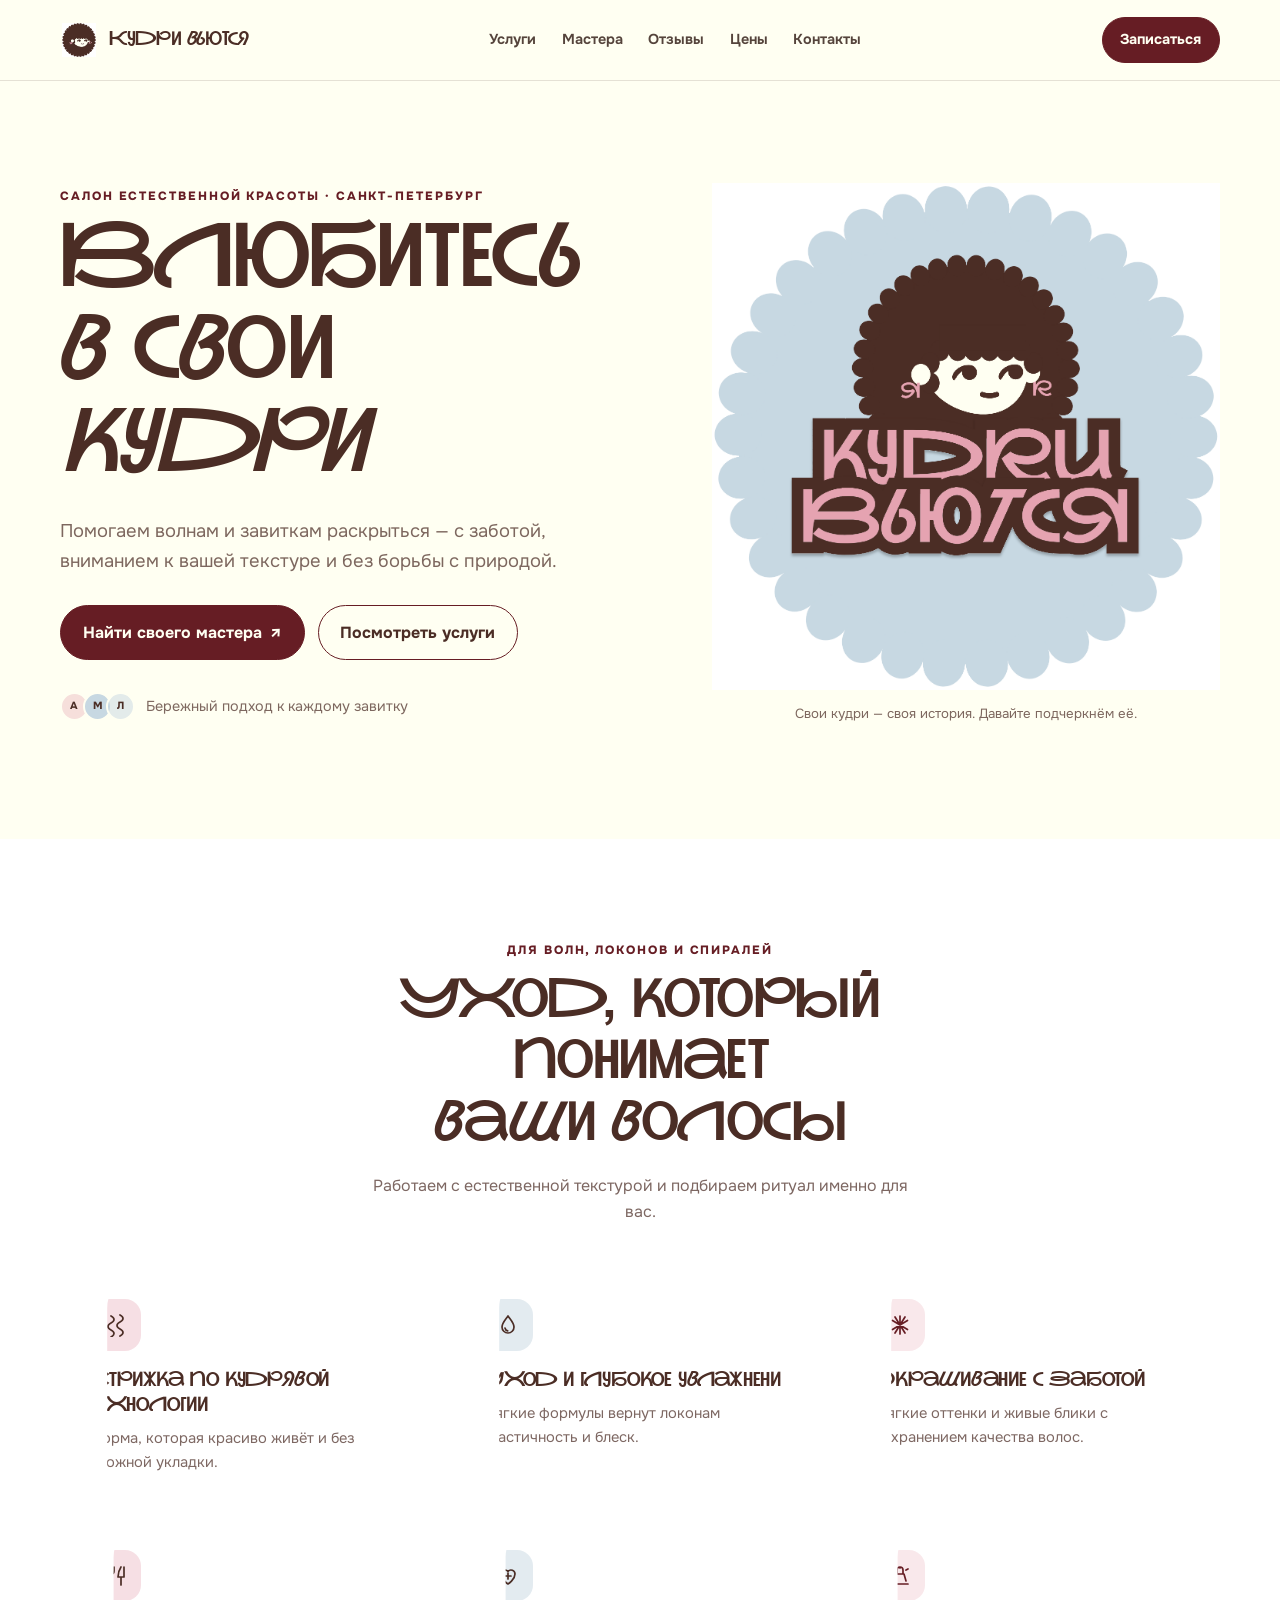
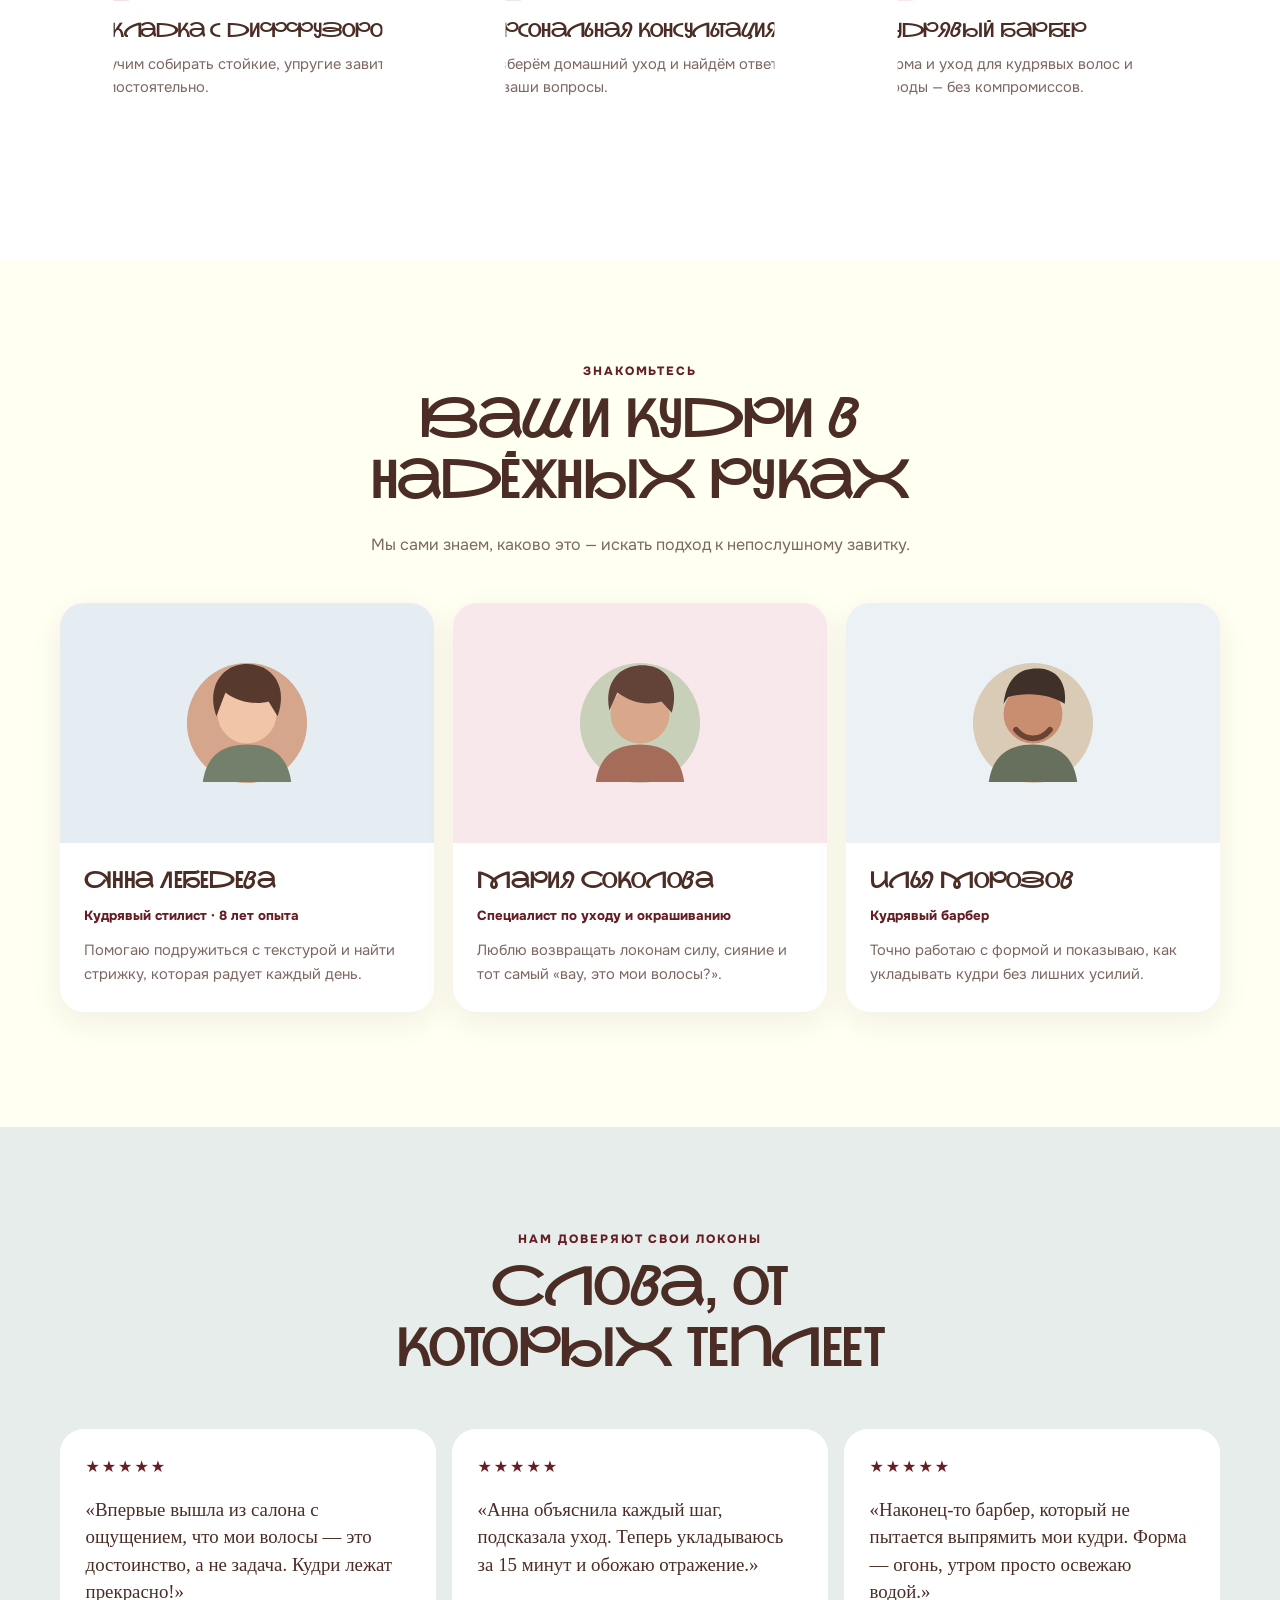
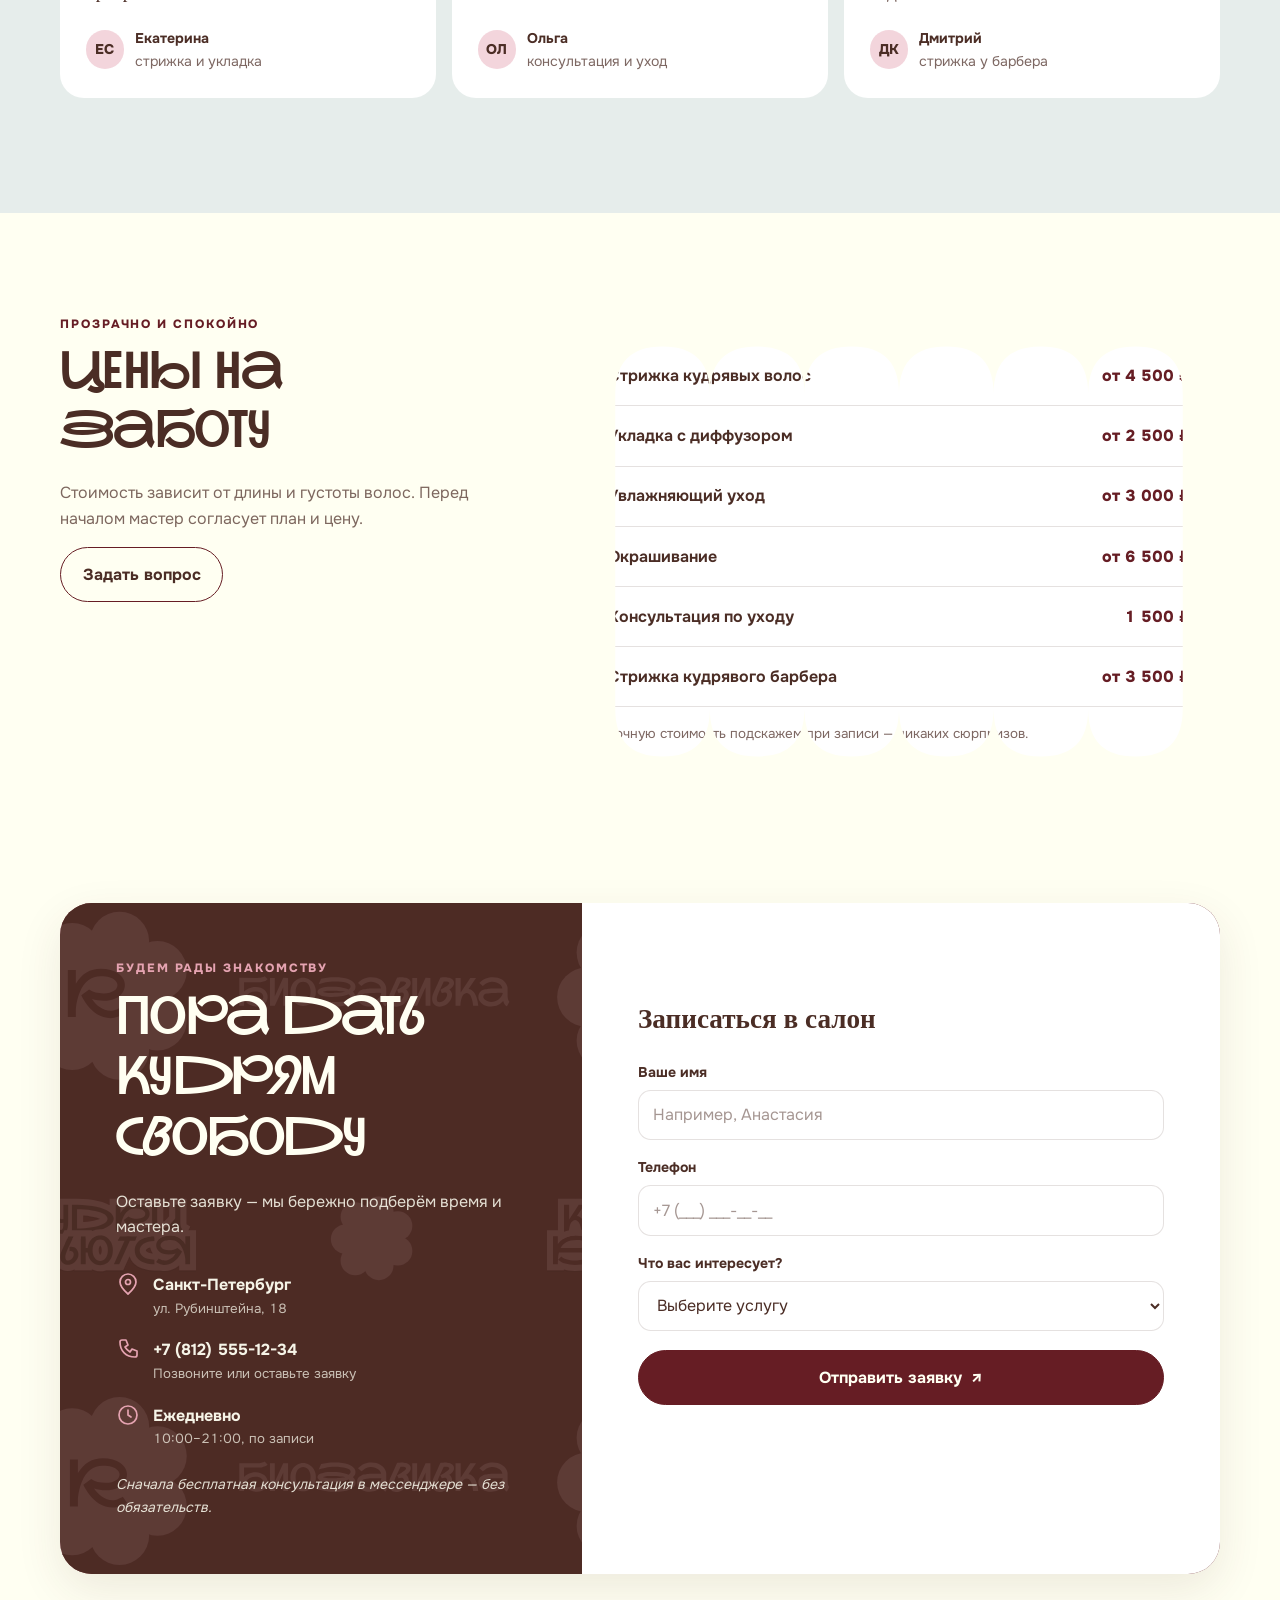
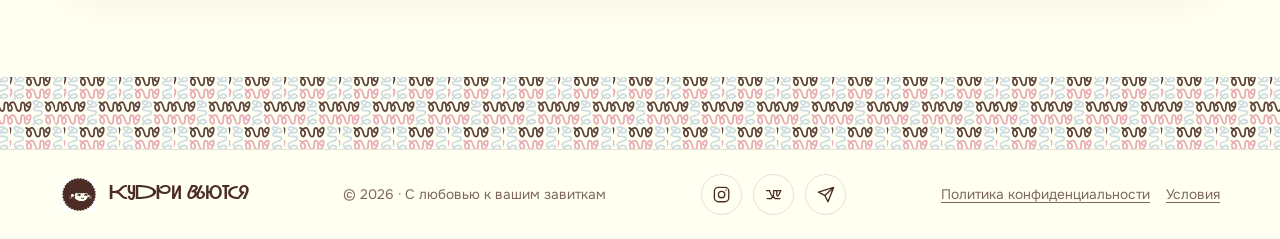
==== commit 840560f6: "animated" ====
--- a/index1.html
+++ b/index1.html
@@ -5,6 +5,9 @@
   <meta name="viewport" content="width=device-width, initial-scale=1.0">
   <meta name="theme-color" content="#FFFFF2">
   <meta name="description" content="Кудри вьются — салон бережного ухода и стрижки для кудрявых волос в Санкт-Петербурге.">
+  <meta property="og:title" content="Кудри вьются — салон для ваших локонов">
+  <meta property="og:description" content="Салон бережного ухода и стрижки для кудрявых волос в Санкт-Петербурге.">
+  <meta property="og:type" content="website">
   <title>Кудри вьются — салон для ваших локонов</title>
   <link rel="preconnect" href="https://fonts.googleapis.com">
   <link rel="preconnect" href="https://fonts.gstatic.com" crossorigin>
@@ -49,14 +52,16 @@
     :focus-visible { outline: 3px solid #661D24; outline-offset: 4px; }
     .container { width: min(100% - 2rem, 1160px); margin-inline: auto; }
     .eyebrow { margin: 0 0 .75rem; color: var(--rose); font-size: .75rem; font-weight: 800; letter-spacing: .16em; text-transform: uppercase; }
-    .section { padding-block: clamp(4rem, 8vw, 7rem); }
+    .section { padding-top: clamp(4rem, 8vw, 7rem); padding-bottom: clamp(4.5rem, 9vw, 8rem); }
     .section-heading { max-width: 42rem; margin: 0 auto 2.8rem; text-align: center; }
-    .section-heading h2 { margin: 0; font-family: "NauryzRedKeds", Georgia, serif; font-weight: 700; font-size: clamp(2rem, 5vw, 3.35rem); line-height: 1.15; letter-spacing: -.01em; }
+    .section-heading h2 { margin: 0; font-family: "NauryzRedKeds", Georgia, serif; font-weight: 700; font-size: clamp(2rem, 5vw, 3.35rem); line-height: 1.15; letter-spacing: -.01em; text-wrap: balance; }
     .section-heading p:last-child { max-width: 34rem; margin: 1rem auto 0; color: var(--muted); }
     .button { display: inline-flex; min-height: 3.2rem; align-items: center; justify-content: center; gap: .55rem; padding: .85rem 1.35rem; border: 1px solid var(--rose); border-radius: 999px; background: var(--rose); color: #FFFFF2; font-weight: 700; cursor: pointer; transition: background var(--ease-base) .3s, color var(--ease-base) .3s, transform var(--ease-base) .3s, filter var(--ease-base) .3s; font-family: "Onest", "Segoe UI", system-ui, sans-serif; }
     .button:hover { transform: translateY(-2px); background: var(--rose-dark); filter: drop-shadow(0 .6rem 1.3rem rgba(75, 45, 37, .18)); }
+    .button:active { transform: translateY(0); filter: none; }
     .button-outline { background: transparent; color: var(--rose-dark); border-color: var(--rose); }
     .button-outline:hover { background: var(--rose); color: #FFFFF2; }
+    .button-outline:active { background: var(--rose-dark); color: #FFFFF2; }
     .icon { width: 1.5rem; height: 1.5rem; flex: none; fill: none; stroke: currentColor; stroke-width: 1.7; stroke-linecap: round; stroke-linejoin: round; }
 
     /* Blob-карточки — облачная форма бренда */
@@ -79,20 +84,25 @@
     /* Шапка и навигация */
     .site-header { position: sticky; z-index: 10; top: 0; border-bottom: 1px solid var(--line); background: rgba(255, 255, 242, .94); backdrop-filter: blur(14px); }
     .header-inner { display: flex; min-height: 5rem; align-items: center; justify-content: space-between; gap: 1.2rem; }
-    .brand { display: inline-flex; align-items: center; gap: .65rem; font-family: "NauryzRedKeds", Georgia, serif; font-weight: 700; font-size: 1.2rem; letter-spacing: -.01em; white-space: nowrap; }
+    .brand { display: inline-flex; align-items: center; gap: .65rem; font-family: "NauryzRedKeds", Georgia, serif; font-weight: 700; font-size: 1.2rem; letter-spacing: -.01em; white-space: nowrap; transition: opacity var(--ease-base) .3s; }
+    .brand:hover { opacity: .8; }
+    .brand:active { opacity: .65; }
     .brand-mark { display: grid; width: 2.4rem; height: 2.4rem; place-items: center; border-radius: 50%; background: transparent; color: white; }
     .brand-mark img { width: 2.1rem; height: 2.1rem; object-fit: contain; }
     .nav { display: flex; align-items: center; gap: clamp(.8rem, 2vw, 1.7rem); }
     .nav a { color: #55443c; font-size: .9rem; font-weight: 650; transition: color var(--ease-base) .3s; }
     .nav a:hover { color: var(--rose-dark); }
+    .nav a:active { color: var(--rose); }
     .header-cta { min-height: 2.8rem; padding: .65rem 1.1rem; font-size: .9rem; }
-    .menu-toggle { display: none; width: 2.8rem; height: 2.8rem; align-items: center; justify-content: center; border: 1px solid var(--line); border-radius: 50%; background: var(--paper); color: var(--brown); cursor: pointer; }
+    .menu-toggle { display: none; width: 2.8rem; height: 2.8rem; align-items: center; justify-content: center; border: 1px solid var(--line); border-radius: 50%; background: var(--paper); color: var(--brown); cursor: pointer; transition: transform var(--ease-base) .3s, background var(--ease-base) .3s; }
+    .menu-toggle:hover { background: rgba(229, 163, 177, .15); }
+    .menu-toggle:active { transform: scale(.94); }
 
     /* Первый экран */
-    .hero { overflow: hidden; padding-block: clamp(3rem, 7vw, 6.5rem); }
+    .hero { overflow: hidden; padding-top: clamp(3rem, 7vw, 6.5rem); padding-bottom: clamp(3.5rem, 8vw, 7.5rem); }
     .hero-grid { display: grid; grid-template-columns: 1.05fr .95fr; align-items: center; gap: clamp(2rem, 7vw, 6rem); }
     .hero-copy { padding-block: 1rem; }
-    .hero h1 { max-width: 12ch; margin: 0; font-family: "NauryzRedKeds", Georgia, serif; font-weight: 700; font-size: clamp(3rem, 7vw, 5.5rem); line-height: 1.05; letter-spacing: -.01em; }
+    .hero h1 { max-width: 12ch; margin: 0; font-family: "NauryzRedKeds", Georgia, serif; font-weight: 700; font-size: clamp(3rem, 7vw, 5.5rem); line-height: 1.05; letter-spacing: -.01em; text-wrap: balance; }
     .hero h1 em { color: var(--rose-dark); font-weight: 700; }
     .hero-copy > p:not(.eyebrow) { max-width: 33rem; margin: 1.4rem 0 1.8rem; color: var(--muted); font-size: clamp(1rem, 1.7vw, 1.15rem); }
     .hero-actions { display: flex; flex-wrap: wrap; gap: .8rem; }
@@ -110,6 +120,7 @@
     .service-grid { display: grid; grid-template-columns: repeat(3, 1fr); gap: 1rem; }
     .service-card { display: flex; min-height: 14rem; flex-direction: column; align-items: flex-start; border: 0; background: var(--paper); transition: transform var(--ease-base) .3s, filter var(--ease-base) .3s; }
     .service-card:hover { transform: translateY(-4px); filter: drop-shadow(0 12px 20px rgba(75, 45, 37, .14)); }
+    .service-card:active { transform: translateY(-1px); filter: drop-shadow(0 6px 12px rgba(75, 45, 37, .10)); }
     .service-icon { display: grid; width: 3.2rem; height: 3.2rem; place-items: center; margin-bottom: 1.1rem; border-radius: 1rem; background: rgba(229, 163, 177, .35); color: var(--rose-dark); }
     .service-card:nth-child(3n + 2) .service-icon { background: rgba(199, 216, 226, .5); color: #4B2D25; }
     .service-card:nth-child(3n) .service-icon { background: rgba(229, 163, 177, .25); color: #661D24; }
@@ -118,7 +129,9 @@
 
     /* Мастера */
     .team-grid { display: grid; grid-template-columns: repeat(3, 1fr); gap: 1.2rem; }
-    .master-card { overflow: hidden; border-radius: var(--radius); background: var(--paper); box-shadow: 0 .6rem 2rem rgba(75, 45, 37, .08); }
+    .master-card { overflow: hidden; border-radius: var(--radius); background: var(--paper); box-shadow: 0 .6rem 2rem rgba(75, 45, 37, .08); transition: transform var(--ease-base) .3s, box-shadow var(--ease-base) .3s; }
+    .master-card:hover { transform: translateY(-4px); box-shadow: 0 1rem 2.5rem rgba(75, 45, 37, .14); }
+    .master-card:active { transform: translateY(-1px); box-shadow: 0 .4rem 1.2rem rgba(75, 45, 37, .10); }
     .portrait { display: grid; min-height: 15rem; place-items: center; background: rgba(199, 216, 226, .45); }
     .master-card:nth-child(2) .portrait { background: rgba(229, 163, 177, .25); }
     .master-card:nth-child(3) .portrait { background: rgba(199, 216, 226, .35); }
@@ -131,7 +144,9 @@
     /* Отзывы */
     .reviews { background: rgba(199, 216, 226, .45); }
     .review-grid { display: grid; grid-template-columns: repeat(3, 1fr); gap: 1rem; }
-    .review-card { display: flex; flex-direction: column; padding: 1.6rem; border-radius: var(--radius); background: var(--paper); }
+    .review-card { display: flex; flex-direction: column; padding: 1.6rem; border-radius: var(--radius); background: var(--paper); transition: transform var(--ease-base) .3s, box-shadow var(--ease-base) .3s; }
+    .review-card:hover { transform: translateY(-3px); box-shadow: 0 .8rem 2rem rgba(75, 45, 37, .12); }
+    .review-card:active { transform: translateY(-1px); }
     .stars { color: var(--rose); letter-spacing: .12em; }
     .review-card blockquote { flex: 1; margin: 1rem 0 1.35rem; font-family: Georgia, "Times New Roman", serif; font-size: 1.18rem; line-height: 1.45; }
     .review-author { display: flex; align-items: center; gap: .7rem; color: var(--muted); font-size: .88rem; }
@@ -140,7 +155,7 @@
 
     /* Цены */
     .price-wrap { display: grid; grid-template-columns: .8fr 1.2fr; gap: clamp(2rem, 7vw, 6rem); align-items: start; }
-    .price-intro h2 { margin: 0; font-family: "NauryzRedKeds", Georgia, serif; font-weight: 700; font-size: clamp(2rem, 4.5vw, 3.2rem); line-height: 1.15; letter-spacing: -.01em; }
+    .price-intro h2 { margin: 0; font-family: "NauryzRedKeds", Georgia, serif; font-weight: 700; font-size: clamp(2rem, 4.5vw, 3.2rem); line-height: 1.15; letter-spacing: -.01em; text-wrap: balance; }
     .price-intro > p:not(.eyebrow) { color: var(--muted); }
     .price-blob-wrap { padding: calc(var(--space-24, 1.5rem) + 6px); }
     .price-list { margin: 0; padding: 0; list-style: none; border-top: 1px solid var(--line); }
@@ -154,12 +169,15 @@
     .contact-panel { display: grid; grid-template-columns: .9fr 1.1fr; overflow: hidden; border-radius: 2rem; background: #4B2D25; background-image: url("img/brand-print.svg"); background-size: cover; background-position: center; color: #FFFFF2; box-shadow: var(--shadow); }
     .contact-info { padding: clamp(1.6rem, 5vw, 3.5rem); background: rgba(75, 45, 37, .88); }
     .contact-info .eyebrow { color: var(--pink); }
-    .contact-info h2 { margin: 0 0 1rem; font-family: "NauryzRedKeds", Georgia, serif; font-weight: 700; font-size: clamp(2rem, 4.5vw, 3.3rem); line-height: 1.15; letter-spacing: -.01em; }
+    .contact-info h2 { margin: 0 0 1rem; font-family: "NauryzRedKeds", Georgia, serif; font-weight: 700; font-size: clamp(2rem, 4.5vw, 3.3rem); line-height: 1.15; letter-spacing: -.01em; text-wrap: balance; }
     .contact-info > p { color: rgba(255, 255, 242, .85); }
     .contact-list { display: grid; gap: 1.15rem; margin: 2rem 0 0; padding: 0; list-style: none; }
     .contact-list li { display: flex; align-items: flex-start; gap: .8rem; color: rgba(255, 255, 242, .95); }
     .contact-list .icon { color: var(--pink); }
-    .contact-list small { display: block; color: rgba(255, 255, 242, .7); }
+    .contact-list li a { transition: color var(--ease-base) .3s; }
+    .contact-list li a:hover { color: var(--pink); }
+    .contact-list li a:active { color: #FFFFF2; }
+    .contact-list small { display: block; color: rgba(255, 255, 242, .7); font-variant-numeric: tabular-nums; }
     .contact-form { display: grid; align-content: center; gap: 1rem; padding: clamp(1.6rem, 5vw, 3.5rem); background: var(--paper); color: var(--brown); }
     .contact-form h3 { margin: 0 0 .25rem; font-family: Georgia, "Times New Roman", serif; font-size: 1.7rem; }
     .field { display: grid; gap: .4rem; }
@@ -177,8 +195,9 @@
     .footer-inner { display: flex; flex-wrap: wrap; align-items: center; justify-content: space-between; gap: 1rem; }
     .footer-copy { color: var(--muted); font-size: .86rem; }
     .socials { display: flex; gap: .65rem; }
-    .socials a { display: grid; width: 2.6rem; height: 2.6rem; place-items: center; border: 1px solid var(--line); border-radius: 50%; color: var(--rose-dark); transition: background var(--ease-base) .3s, color var(--ease-base) .3s; }
+    .socials a { display: grid; width: 2.6rem; height: 2.6rem; place-items: center; border: 1px solid var(--line); border-radius: 50%; color: var(--rose-dark); transition: background var(--ease-base) .3s, color var(--ease-base) .3s, transform var(--ease-base) .3s; }
     .socials a:hover { background: var(--rose); color: white; }
+    .socials a:active { transform: scale(.92); }
     .socials .icon { width: 1.2rem; height: 1.2rem; }
 
     /* Адаптация */
@@ -191,10 +210,11 @@
       .contact-panel { grid-template-columns: 1fr 1fr; }
     }
     @media (max-width: 700px) {
-      .header-inner { min-height: 4.5rem; }
-      .menu-toggle { display: inline-flex; }
+      .header-inner { min-height: 4.5rem; flex-wrap: wrap; }
+      .brand { order: 1; }
+      .menu-toggle { display: inline-flex; order: 2; }
       .header-cta { display: none; }
-      .nav { display: none; flex-direction: column; align-items: stretch; gap: 0; padding: .5rem 1rem 1rem; border-bottom: 1px solid var(--line); background: var(--cream); box-shadow: 0 1rem 1.5rem rgba(75, 45, 37, .08); }
+      .nav { display: none; flex-direction: column; align-items: stretch; gap: 0; padding: .5rem 1rem 1rem; border-bottom: 1px solid var(--line); background: var(--cream); box-shadow: 0 1rem 1.5rem rgba(75, 45, 37, .08); order: 3; flex-basis: 100%; }
       .nav.is-open { display: flex; }
       .nav a { padding: .8rem .5rem; border-bottom: 1px solid var(--line); font-size: 1rem; }
       .nav a:last-child { border-bottom: 0; }
@@ -220,12 +240,68 @@
       .price-list li { font-size: .92rem; }
       .footer-inner { justify-content: center; text-align: center; }
     }
+    /* Skip-to-content */
+    .skip-link { position: sticky; top: 0; z-index: 100; display: flex; align-items: center; justify-content: flex-start; padding: 0 1.2rem; max-height: 0; overflow: hidden; background: var(--rose); color: var(--cream); font-weight: 700; font-size: .875rem; text-decoration: none; border-radius: 0 0 999px 999px; opacity: 0; pointer-events: none; transition: max-height var(--ease-base) .3s, opacity var(--ease-base) .3s, padding var(--ease-base) .3s; }
+    .skip-link:focus-visible { max-height: 3.5rem; padding: .6rem 1.2rem; opacity: 1; pointer-events: auto; }
+
+    /* Scroll reveal — gated by .js-enabled */
+    .js-enabled .reveal { opacity: 0; transform: translateY(2rem); transition: opacity .7s var(--ease-base), transform .7s var(--ease-base); }
+    .js-enabled .reveal.is-visible { opacity: 1; transform: none; }
+    .js-enabled .reveal-stagger > * { opacity: 0; transform: translateY(2rem); transition: opacity .6s var(--ease-base), transform .6s var(--ease-base); }
+    .js-enabled .reveal-stagger.is-visible > * { opacity: 1; transform: none; }
+    .js-enabled .reveal-stagger.is-visible > *:nth-child(1) { transition-delay: 0ms; }
+    .js-enabled .reveal-stagger.is-visible > *:nth-child(2) { transition-delay: 100ms; }
+    .js-enabled .reveal-stagger.is-visible > *:nth-child(3) { transition-delay: 200ms; }
+    .js-enabled .reveal-stagger.is-visible > *:nth-child(4) { transition-delay: 300ms; }
+    .js-enabled .reveal-stagger.is-visible > *:nth-child(5) { transition-delay: 400ms; }
+    .js-enabled .reveal-stagger.is-visible > *:nth-child(6) { transition-delay: 500ms; }
+
+    /* Burger morph → X */
+    .menu-icon .bar { transform-origin: 12px 12px; transform-box: view-box; transition: transform var(--ease-base) .3s, opacity var(--ease-base) .3s; }
+    [aria-expanded="true"] .bar-1 { transform: translateY(5px) rotate(45deg); }
+    [aria-expanded="true"] .bar-2 { opacity: 0; }
+    [aria-expanded="true"] .bar-3 { transform: translateY(-5px) rotate(-45deg); }
+
+    /* Nav link stagger (mobile) */
+    @keyframes nav-link-fade { from { opacity: 0; transform: translateX(-.5rem); } to { opacity: 1; transform: none; } }
+
+    /* Legal footer buttons */
+    .footer-legal { display: flex; gap: 1rem; }
+    .footer-legal button { background: none; border: none; color: var(--muted); font: inherit; font-size: .86rem; cursor: pointer; padding: 0; text-decoration: underline; text-underline-offset: 3px; transition: color var(--ease-base) .3s; }
+    .footer-legal button:hover { color: var(--rose); }
+
+    /* Legal dialogs */
+    .legal-dialog { border: none; border-radius: var(--radius); padding: clamp(1.5rem, 4vw, 2.5rem); max-width: 32rem; width: calc(100% - 2rem); background: var(--cream); color: var(--brown); box-shadow: 0 1.5rem 3rem rgba(75, 45, 37, .18); }
+    .legal-dialog::backdrop { background: rgba(75, 45, 37, .4); }
+    .legal-dialog h3 { margin: 0 0 1rem; font-family: "NauryzRedKeds", Georgia, serif; font-weight: 700; font-size: clamp(1.25rem, 3vw, 1.5rem); color: var(--rose); }
+    .legal-dialog p { margin: 0 0 1rem; color: var(--muted); font-size: .95rem; line-height: 1.55; }
+    .legal-dialog .dialog-close { display: inline-flex; align-items: center; padding: .55rem 1.2rem; border: 1px solid var(--rose); border-radius: 999px; background: transparent; color: var(--rose); font-weight: 700; font-size: .9rem; cursor: pointer; transition: background var(--ease-base) .3s, color var(--ease-base) .3s; }
+    .legal-dialog .dialog-close:hover { background: var(--rose); color: var(--cream); }
+
+    /* Form inline error */
+    .form-error { min-height: 1.35rem; margin: 0; color: rgba(102, 29, 36, .85); font-size: .88rem; font-weight: 600; }
+    .field input[aria-invalid="true"], .field select[aria-invalid="true"] { border-color: var(--rose); box-shadow: 0 0 0 1px var(--rose); }
+
+    /* Risk-reversal line */
+    .risk-reversal { margin: 1.5rem 0 0; color: rgba(255, 255, 242, .7); font-size: .88rem; font-style: italic; }
+
+    @media (max-width: 700px) {
+      .nav.is-open a { animation: nav-link-fade .4s var(--ease-base) both; }
+      .nav.is-open a:nth-child(1) { animation-delay: 0ms; }
+      .nav.is-open a:nth-child(2) { animation-delay: 80ms; }
+      .nav.is-open a:nth-child(3) { animation-delay: 160ms; }
+      .nav.is-open a:nth-child(4) { animation-delay: 240ms; }
+      .nav.is-open a:nth-child(5) { animation-delay: 320ms; }
+    }
     @media (prefers-reduced-motion: reduce) {
-      *, *::before, *::after { scroll-behavior: auto !important; transition-duration: .01ms !important; }
+      *, *::before, *::after { scroll-behavior: auto !important; transition-duration: .01ms !important; animation-duration: .01ms !important; animation-delay: 0s !important; }
+      .js-enabled .reveal, .js-enabled .reveal-stagger > * { opacity: 1 !important; transform: none !important; }
     }
   </style>
 </head>
 <body>
+  <script>document.documentElement.classList.add('js-enabled');</script>
+  <a class="skip-link" href="#top">Перейти к содержимому</a>
   <header class="site-header">
     <div class="container header-inner">
       <a class="brand" href="#top" aria-label="Кудри вьются — на главную">
@@ -237,7 +313,7 @@
       </nav>
       <a class="button header-cta" href="#contacts">Записаться</a>
       <button class="menu-toggle" type="button" aria-label="Открыть меню" aria-expanded="false" aria-controls="site-nav">
-        <svg class="icon menu-icon" viewBox="0 0 24 24" aria-hidden="true"><path d="M4 7h16M4 12h16M4 17h16"/></svg>
+        <svg class="icon menu-icon" viewBox="0 0 24 24" aria-hidden="true"><rect class="bar bar-1" x="4" y="6" width="16" height="2" rx="1"/><rect class="bar bar-2" x="4" y="11" width="16" height="2" rx="1"/><rect class="bar bar-3" x="4" y="16" width="16" height="2" rx="1"/></svg>
       </button>
     </div>
   </header>
@@ -261,10 +337,10 @@
       </div>
     </section>
 
-    <section class="section services" id="services" aria-labelledby="services-title">
+    <section class="section services reveal" id="services" aria-labelledby="services-title">
       <div class="container">
         <div class="section-heading"><p class="eyebrow">Для волн, локонов и спиралей</p><h2 id="services-title">Уход, который понимает ваши волосы</h2><p>Работаем с естественной текстурой и подбираем ритуал именно для вас.</p></div>
-        <div class="service-grid">
+        <div class="service-grid reveal-stagger">
           <article class="service-card blob"><span class="service-icon"><svg class="icon" viewBox="0 0 24 24" aria-hidden="true"><path d="M7 3c4 2 4 5 0 7s-4 5 0 7 4 5 0 7M16 2c4 2 4 5 0 7s-4 5 0 7 4 5 0 7"/></svg></span><h3>Стрижка по кудрявой технологии</h3><p>Форма, которая красиво живёт и без сложной укладки.</p></article>
           <article class="service-card blob"><span class="service-icon"><svg class="icon" viewBox="0 0 24 24" aria-hidden="true"><path d="M12 3c-2 3-6 7-6 11a6 6 0 0 0 12 0c0-4-4-8-6-11zM9 15c.3 1.6 1.2 2.5 2.7 2.8"/></svg></span><h3>Уход и глубокое увлажнение</h3><p>Мягкие формулы вернут локонам эластичность и блеск.</p></article>
           <article class="service-card blob"><span class="service-icon"><svg class="icon" viewBox="0 0 24 24" aria-hidden="true"><path d="M12 3v18M4.5 7.5l15 9M4.5 16.5l15-9M7 4l10 16M17 4 7 20"/></svg></span><h3>Окрашивание с заботой</h3><p>Мягкие оттенки и живые блики с сохранением качества волос.</p></article>
@@ -275,10 +351,10 @@
       </div>
     </section>
 
-    <section class="section" id="team" aria-labelledby="team-title">
+    <section class="section reveal" id="team" aria-labelledby="team-title">
       <div class="container">
         <div class="section-heading"><p class="eyebrow">Знакомьтесь</p><h2 id="team-title">Ваши кудри в надёжных руках</h2><p>Мы сами знаем, каково это — искать подход к непослушному завитку.</p></div>
-        <div class="team-grid">
+        <div class="team-grid reveal-stagger">
           <article class="master-card"><div class="portrait" role="img" aria-label="Иллюстрация портрета мастера Анны"><svg viewBox="0 0 120 120" aria-hidden="true"><circle cx="60" cy="60" r="53" fill="#d5a58c"/><path d="M21 112c3-21 15-33 39-33s36 12 39 33" fill="#73806b"/><circle cx="60" cy="52" r="26" fill="#f0c5a8"/><path d="M33 54c-9-24 4-46 27-46 24 0 36 21 27 46l-8-13c-10 3-27 1-38-8z" fill="#58392e"/></svg></div><div class="master-info"><h3>Анна Лебедева</h3><p class="master-role">Кудрявый стилист · 8 лет опыта</p><p>Помогаю подружиться с текстурой и найти стрижку, которая радует каждый день.</p></div></article>
           <article class="master-card"><div class="portrait" role="img" aria-label="Иллюстрация портрета мастера Марии"><svg viewBox="0 0 120 120" aria-hidden="true"><circle cx="60" cy="60" r="53" fill="#c9d0ba"/><path d="M21 112c3-21 15-33 39-33s36 12 39 33" fill="#a66c5a"/><circle cx="60" cy="52" r="26" fill="#d9a789"/><path d="M33 49C28 25 41 9 62 9c22 0 33 18 26 42l-9-10c-14 4-26 1-39-8z" fill="#634237"/></svg></div><div class="master-info"><h3>Мария Соколова</h3><p class="master-role">Специалист по уходу и окрашиванию</p><p>Люблю возвращать локонам силу, сияние и тот самый «вау, это мои волосы?».</p></div></article>
           <article class="master-card"><div class="portrait" role="img" aria-label="Иллюстрация портрета мастера Ильи"><svg viewBox="0 0 120 120" aria-hidden="true"><circle cx="60" cy="60" r="53" fill="#d9cbb6"/><path d="M21 112c3-21 15-33 39-33s36 12 39 33" fill="#66705d"/><circle cx="60" cy="52" r="26" fill="#c98e6f"/><path d="M34 43C37 19 49 11 66 12c15 1 24 12 22 31-12-8-31-11-50-6z" fill="#40302a"/><path d="M45 66c8 10 22 10 30 0" fill="none" stroke="#694435" stroke-width="5" stroke-linecap="round"/></svg></div><div class="master-info"><h3>Илья Морозов</h3><p class="master-role">Кудрявый барбер</p><p>Точно работаю с формой и показываю, как укладывать кудри без лишних усилий.</p></div></article>
@@ -286,10 +362,10 @@
       </div>
     </section>
 
-    <section class="section reviews" id="reviews" aria-labelledby="reviews-title">
+    <section class="section reviews reveal" id="reviews" aria-labelledby="reviews-title">
       <div class="container">
         <div class="section-heading"><p class="eyebrow">Нам доверяют свои локоны</p><h2 id="reviews-title">Слова, от которых теплеет</h2></div>
-        <div class="review-grid">
+        <div class="review-grid reveal-stagger">
           <article class="review-card"><div class="stars" aria-label="5 из 5 звёзд">★★★★★</div><blockquote>«Впервые вышла из салона с ощущением, что мои волосы — это достоинство, а не задача. Кудри лежат прекрасно!»</blockquote><div class="review-author"><span class="review-avatar" aria-hidden="true">ЕС</span><span><strong>Екатерина</strong><br>стрижка и укладка</span></div></article>
           <article class="review-card"><div class="stars" aria-label="5 из 5 звёзд">★★★★★</div><blockquote>«Анна объяснила каждый шаг, подсказала уход. Теперь укладываюсь за 15 минут и обожаю отражение.»</blockquote><div class="review-author"><span class="review-avatar" aria-hidden="true">ОЛ</span><span><strong>Ольга</strong><br>консультация и уход</span></div></article>
           <article class="review-card"><div class="stars" aria-label="5 из 5 звёзд">★★★★★</div><blockquote>«Наконец-то барбер, который не пытается выпрямить мои кудри. Форма — огонь, утром просто освежаю водой.»</blockquote><div class="review-author"><span class="review-avatar" aria-hidden="true">ДК</span><span><strong>Дмитрий</strong><br>стрижка у барбера</span></div></article>
@@ -297,14 +373,14 @@
       </div>
     </section>
 
-    <section class="section" id="prices" aria-labelledby="prices-title">
+    <section class="section reveal" id="prices" aria-labelledby="prices-title">
       <div class="container price-wrap">
         <div class="price-intro"><p class="eyebrow">Прозрачно и спокойно</p><h2 id="prices-title">Цены на заботу</h2><p>Стоимость зависит от длины и густоты волос. Перед началом мастер согласует план и цену.</p><a class="button button-outline" href="#contacts">Задать вопрос</a></div>
         <div class="blob price-blob-wrap"><ul class="price-list"><li><span>Стрижка кудрявых волос</span><span>от 4 500 ₽</span></li><li><span>Укладка с диффузором</span><span>от 2 500 ₽</span></li><li><span>Увлажняющий уход</span><span>от 3 000 ₽</span></li><li><span>Окрашивание</span><span>от 6 500 ₽</span></li><li><span>Консультация по уходу</span><span>1 500 ₽</span></li><li><span>Стрижка кудрявого барбера</span><span>от 3 500 ₽</span></li></ul><p class="price-footnote">Точную стоимость подскажем при записи — никаких сюрпризов.</p></div>
       </div>
     </section>
 
-    <section class="contact-section" id="contacts" aria-labelledby="contact-title">
+    <section class="contact-section reveal" id="contacts" aria-labelledby="contact-title">
       <div class="container contact-panel">
         <div class="contact-info"><p class="eyebrow">Будем рады знакомству</p><h2 id="contact-title">Пора дать кудрям свободу</h2><p>Оставьте заявку — мы бережно подберём время и мастера.</p>
           <ul class="contact-list">
@@ -312,6 +388,7 @@
             <li><svg class="icon" viewBox="0 0 24 24" aria-hidden="true"><path d="M6 3h4l2 5-3 2a15 15 0 0 0 5 5l2-3 5 2v4c0 1.1-.9 2-2 2C10 20 4 14 4 5c0-1.1.9-2 2-2z"/></svg><span><strong><a href="tel:+78125551234">+7 (812) 555-12-34</a></strong><small>Позвоните или оставьте заявку</small></span></li>
             <li><svg class="icon" viewBox="0 0 24 24" aria-hidden="true"><circle cx="12" cy="12" r="9"/><path d="M12 7v5l3 2"/></svg><span><strong>Ежедневно</strong><small>10:00–21:00, по записи</small></span></li>
           </ul>
+          <p class="risk-reversal">Сначала бесплатная консультация в мессенджере — без обязательств.</p>
         </div>
         <form class="contact-form" id="appointment-form">
           <h3>Записаться в салон</h3>
@@ -319,6 +396,7 @@
           <div class="field"><label for="phone">Телефон</label><input id="phone" name="phone" type="tel" autocomplete="tel" inputmode="tel" placeholder="+7 (___) ___-__-__" required></div>
           <div class="field"><label for="service">Что вас интересует?</label><select id="service" name="service" required><option value="" disabled selected>Выберите услугу</option><option>Стрижка кудрявых волос</option><option>Уход и увлажнение</option><option>Окрашивание</option><option>Укладка с диффузором</option><option>Консультация по уходу</option><option>Кудрявый барбер</option></select></div>
           <button class="button" type="submit">Отправить заявку <span aria-hidden="true">↗</span></button>
+          <p class="form-error" id="form-error" role="alert" aria-live="assertive"></p>
           <p class="form-message" id="form-message" role="status" aria-live="polite"></p>
         </form>
       </div>
@@ -327,7 +405,21 @@
 
   <div class="locks-strip" aria-hidden="true"></div>
 
-  <footer class="site-footer"><div class="container footer-inner"><a class="brand" href="#top"><span class="brand-mark" aria-hidden="true"><img src="img/brand-mark-small.png" alt="" aria-hidden="true" width="256" height="255"></span><span>Кудри вьются</span></a><span class="footer-copy">© <span id="year">2026</span> · С любовью к вашим завиткам</span><div class="socials" aria-label="Мы в социальных сетях"><a href="https://instagram.com/" aria-label="Instagram"><svg class="icon" viewBox="0 0 24 24" aria-hidden="true"><rect x="3" y="3" width="18" height="18" rx="5"/><circle cx="12" cy="12" r="4"/><path d="M17.5 6.5h.01"/></svg></a><a href="https://vk.com/" aria-label="ВКонтакте"><svg class="icon" viewBox="0 0 24 24" aria-hidden="true"><path d="M3 7h4c1.3 5 3 7 4 7s1-1 1-3V7h4v5c0 1 .4 2 1 2s2-2 4-7h-4M4 17h5l2-3 3 3h6"/></svg></a><a href="https://t.me/" aria-label="Telegram"><svg class="icon" viewBox="0 0 24 24" aria-hidden="true"><path d="m22 3-7 18-4-8-8-4zM22 3 11 13"/></svg></a></div></div></footer>
+  <footer class="site-footer"><div class="container footer-inner"><a class="brand" href="#top"><span class="brand-mark" aria-hidden="true"><img src="img/brand-mark-small.png" alt="" aria-hidden="true" width="256" height="255"></span><span>Кудри вьются</span></a><span class="footer-copy">© <span id="year">2026</span> · С любовью к вашим завиткам</span><div class="socials" aria-label="Мы в социальных сетях"><a href="https://instagram.com/" aria-label="Instagram"><svg class="icon" viewBox="0 0 24 24" aria-hidden="true"><rect x="3" y="3" width="18" height="18" rx="5"/><circle cx="12" cy="12" r="4"/><path d="M17.5 6.5h.01"/></svg></a><a href="https://vk.com/" aria-label="ВКонтакте"><svg class="icon" viewBox="0 0 24 24" aria-hidden="true"><path d="M3 7h4c1.3 5 3 7 4 7s1-1 1-3V7h4v5c0 1 .4 2 1 2s2-2 4-7h-4M4 17h5l2-3 3 3h6"/></svg></a><a href="https://t.me/" aria-label="Telegram"><svg class="icon" viewBox="0 0 24 24" aria-hidden="true"><path d="m22 3-7 18-4-8-8-4zM22 3 11 13"/></svg></a></div><div class="footer-legal"><button type="button" data-dialog="#privacy-dialog">Политика конфиденциальности</button><button type="button" data-dialog="#terms-dialog">Условия</button></div></div></footer>
+
+  <dialog class="legal-dialog" id="privacy-dialog">
+    <h3>Политика конфиденциальности</h3>
+    <p>Демонстрационная страница салона-парикмахерской. Мы не собираем и не храним персональные данные — форма отправляется только в демо-режиме.</p>
+    <p>В реальном проекте здесь был бы текст политики обработки персональных данных в соответствии с ФЗ-152.</p>
+    <button class="dialog-close" type="button">Понятно</button>
+  </dialog>
+
+  <dialog class="legal-dialog" id="terms-dialog">
+    <h3>Условия</h3>
+    <p>Демонстрационная страница салона-парикмахерской «Кудри вьются». Все материалы, цены и услуги приведены в качестве примера.</p>
+    <p>В реальном проекте здесь были бы условия оказания услуг, порядок записи и отмены.</p>
+    <button class="dialog-close" type="button">Понятно</button>
+  </dialog>
 
   <script>
     // Меню для мобильной навигации
@@ -345,6 +437,22 @@
       menuButton.setAttribute('aria-label', 'Открыть меню');
     }));
 
+    // Юридические диалоги
+    document.querySelectorAll('.footer-legal button').forEach((btn) => {
+      btn.addEventListener('click', () => {
+        const dialog = document.querySelector(btn.dataset.dialog);
+        if (dialog) dialog.showModal();
+      });
+    });
+    document.querySelectorAll('.legal-dialog').forEach((dialog) => {
+      dialog.addEventListener('click', (e) => {
+        if (e.target === dialog) dialog.close();
+      });
+      dialog.querySelectorAll('.dialog-close').forEach((btn) => {
+        btn.addEventListener('click', () => dialog.close());
+      });
+    });
+
     // Плавная прокрутка с учётом липкой шапки
     document.querySelectorAll('a[href^="#"]').forEach((link) => link.addEventListener('click', (event) => {
       const target = document.querySelector(link.getAttribute('href'));
@@ -354,15 +462,47 @@
       }
     }));
 
-    // Подтверждение заявки на демо-странице
+    // Inline-ошибки формы
     const appointmentForm = document.querySelector('#appointment-form');
     appointmentForm.addEventListener('submit', (event) => {
       event.preventDefault();
-      if (!appointmentForm.reportValidity()) return;
+      const formError = document.querySelector('#form-error');
+      const formMessage = document.querySelector('#form-message');
+      formError.textContent = '';
+      formMessage.textContent = '';
+      appointmentForm.querySelectorAll('[aria-invalid]').forEach((el) => el.removeAttribute('aria-invalid'));
+
+      if (!appointmentForm.checkValidity()) {
+        formError.textContent = 'Заполните имя и телефон — без них мы не сможем вам перезвонить.';
+        appointmentForm.querySelectorAll('input, select').forEach((el) => {
+          if (!el.checkValidity()) el.setAttribute('aria-invalid', 'true');
+        });
+        const firstInvalid = appointmentForm.querySelector('[aria-invalid="true"]');
+        if (firstInvalid) firstInvalid.focus();
+        return;
+      }
+
       const clientName = appointmentForm.elements.name.value.trim();
-      document.querySelector('#form-message').textContent = `Спасибо, ${clientName}! Мы скоро вам позвоним.`;
+      formMessage.textContent = 'Спасибо, ' + clientName + '! Мы скоро вам позвоним.';
       appointmentForm.reset();
     });
+
+    // Анимация появления при прокрутке
+    const prefersReducedMotion = window.matchMedia('(prefers-reduced-motion: reduce)');
+    const revealElements = document.querySelectorAll('.reveal, .reveal-stagger');
+    if (prefersReducedMotion.matches) {
+      revealElements.forEach((el) => el.classList.add('is-visible'));
+    } else {
+      const revealObserver = new IntersectionObserver((entries, observer) => {
+        entries.forEach((entry) => {
+          if (entry.isIntersecting) {
+            entry.target.classList.add('is-visible');
+            observer.unobserve(entry.target);
+          }
+        });
+      }, { threshold: 0.15 });
+      revealElements.forEach((el) => revealObserver.observe(el));
+    }
   </script>
 </body>
 </html>
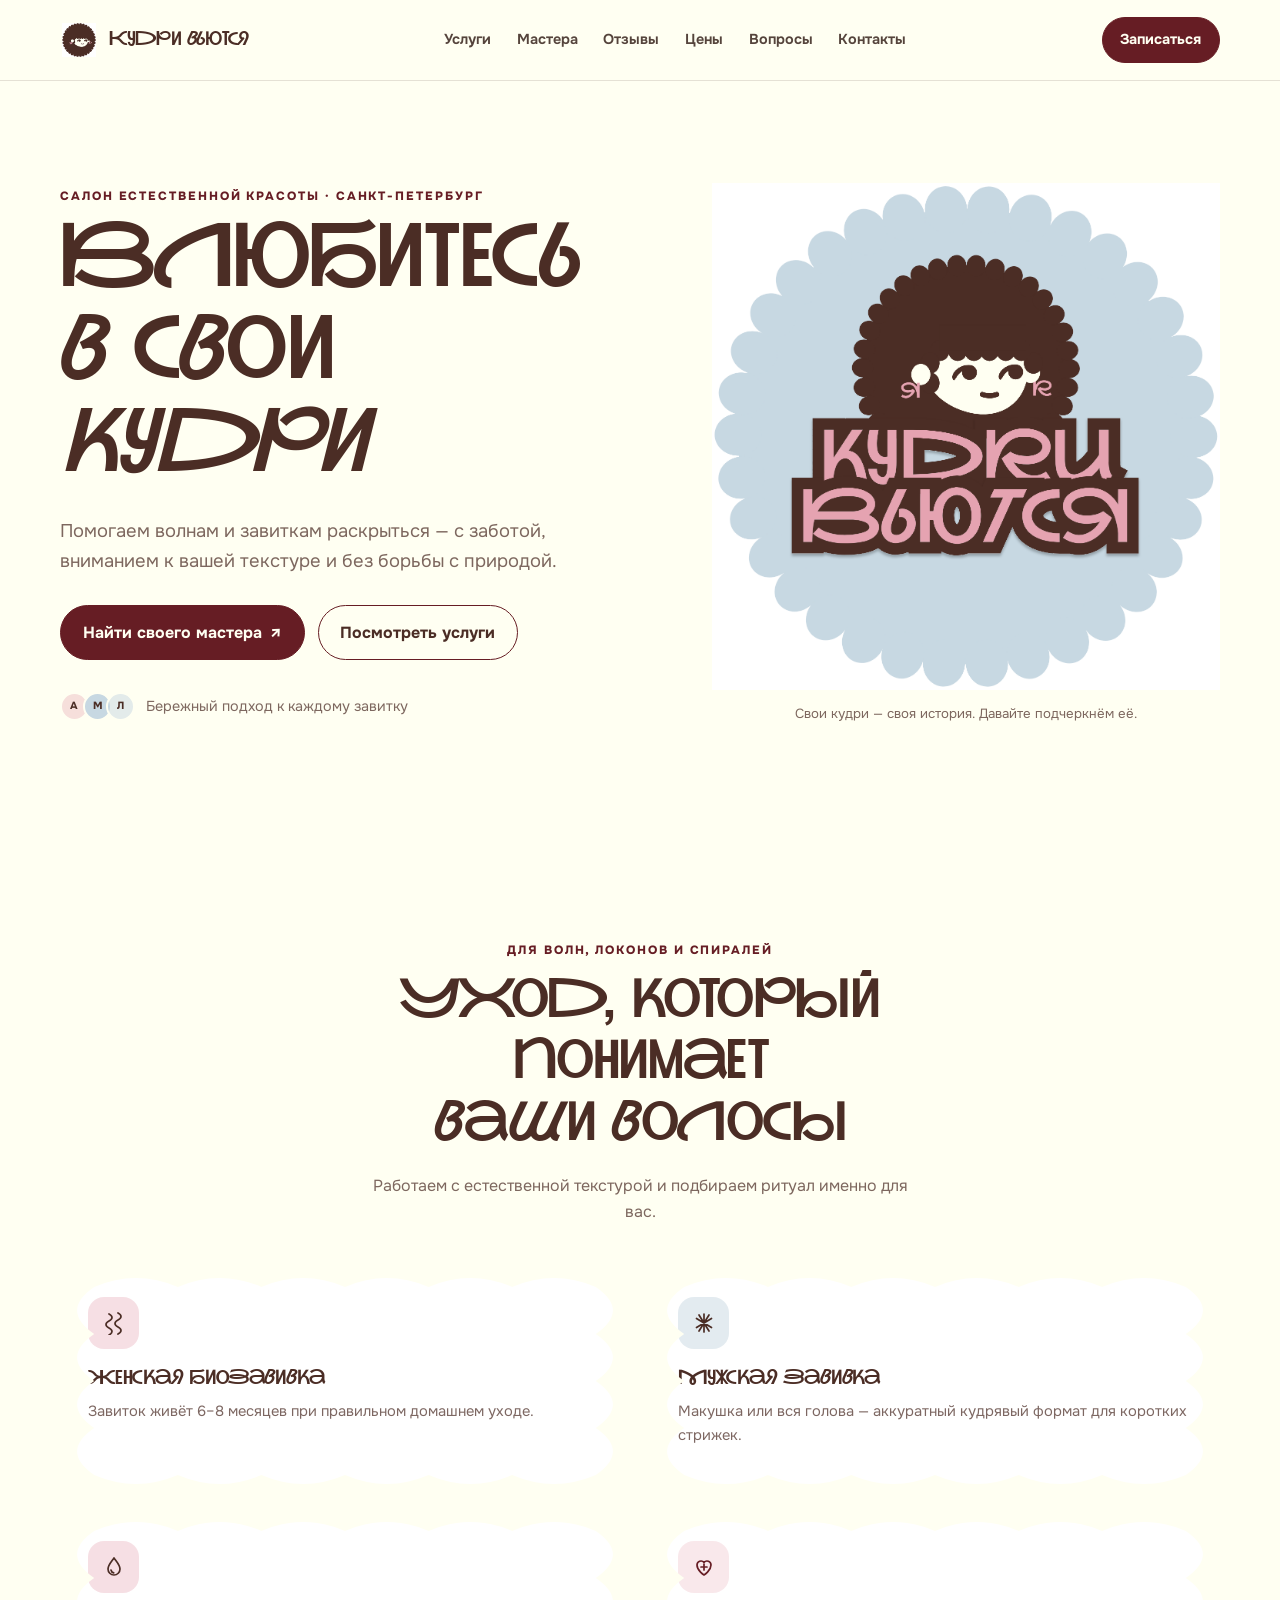
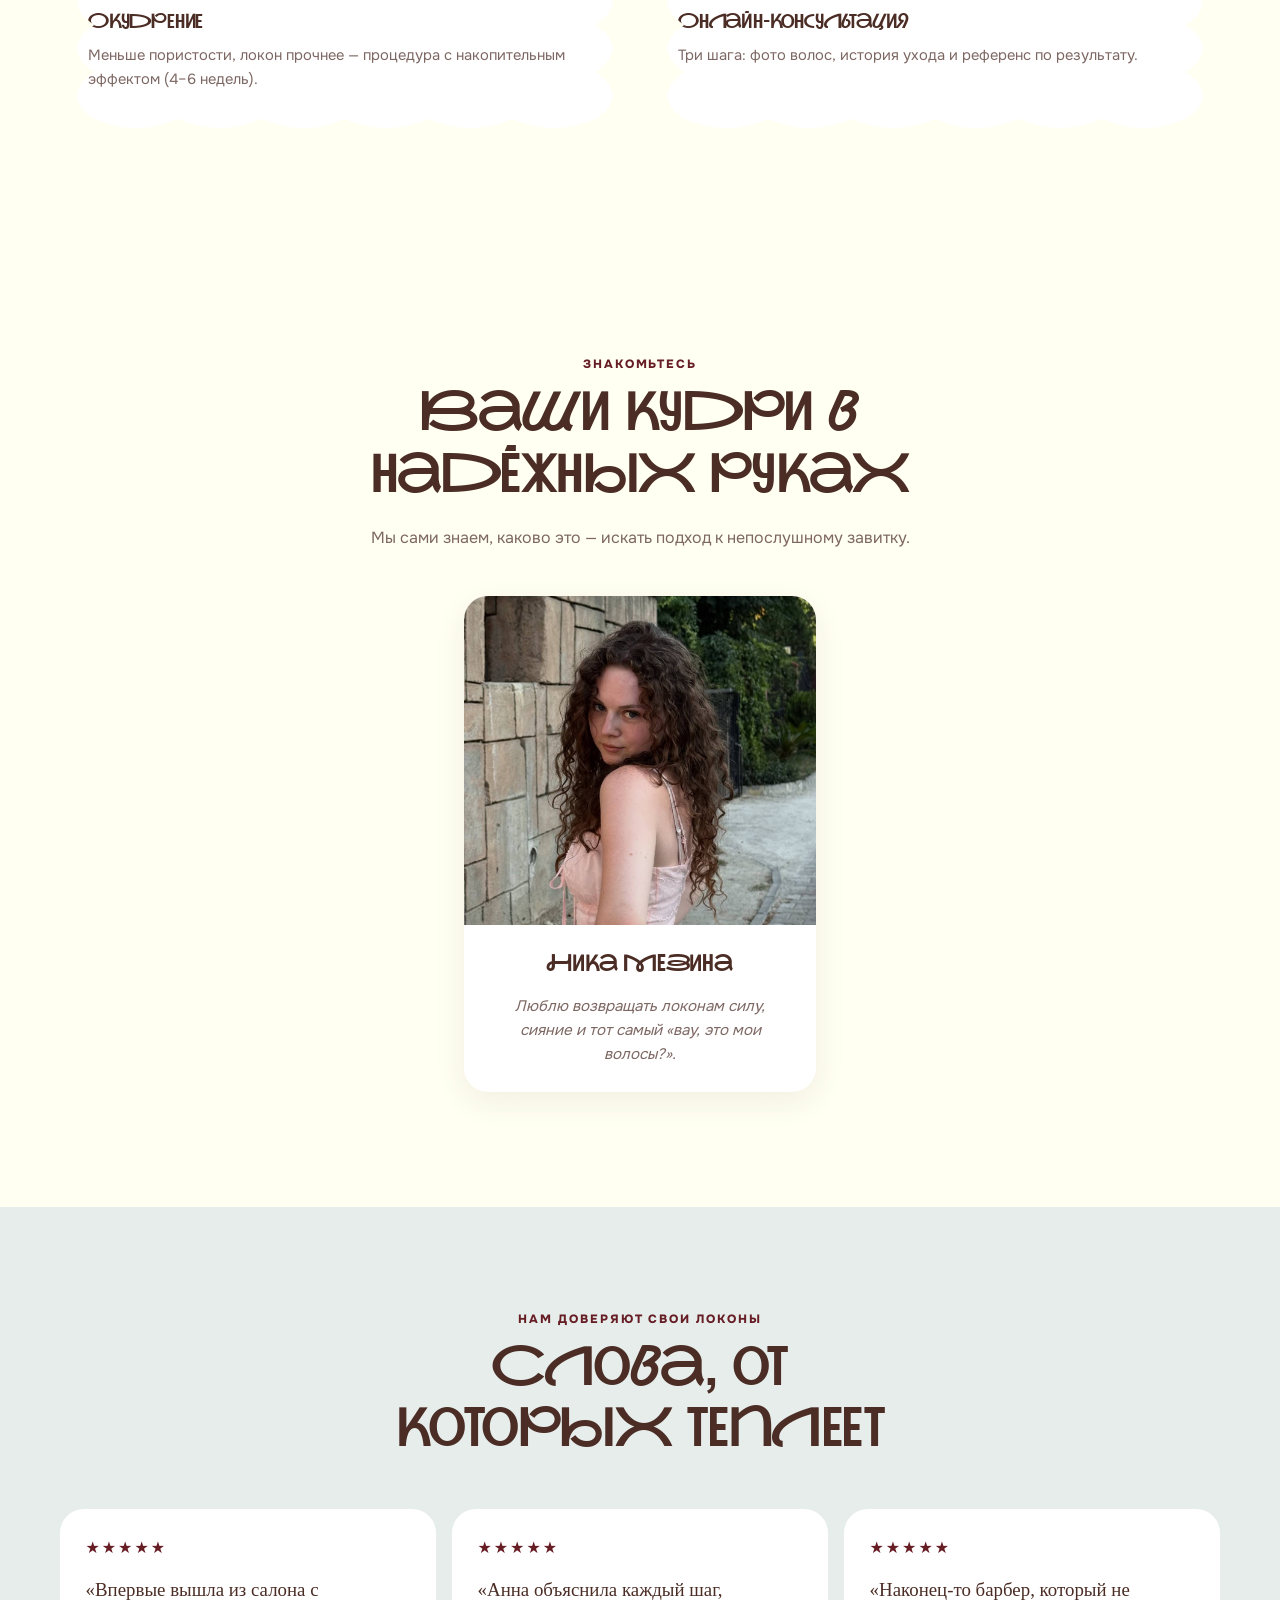
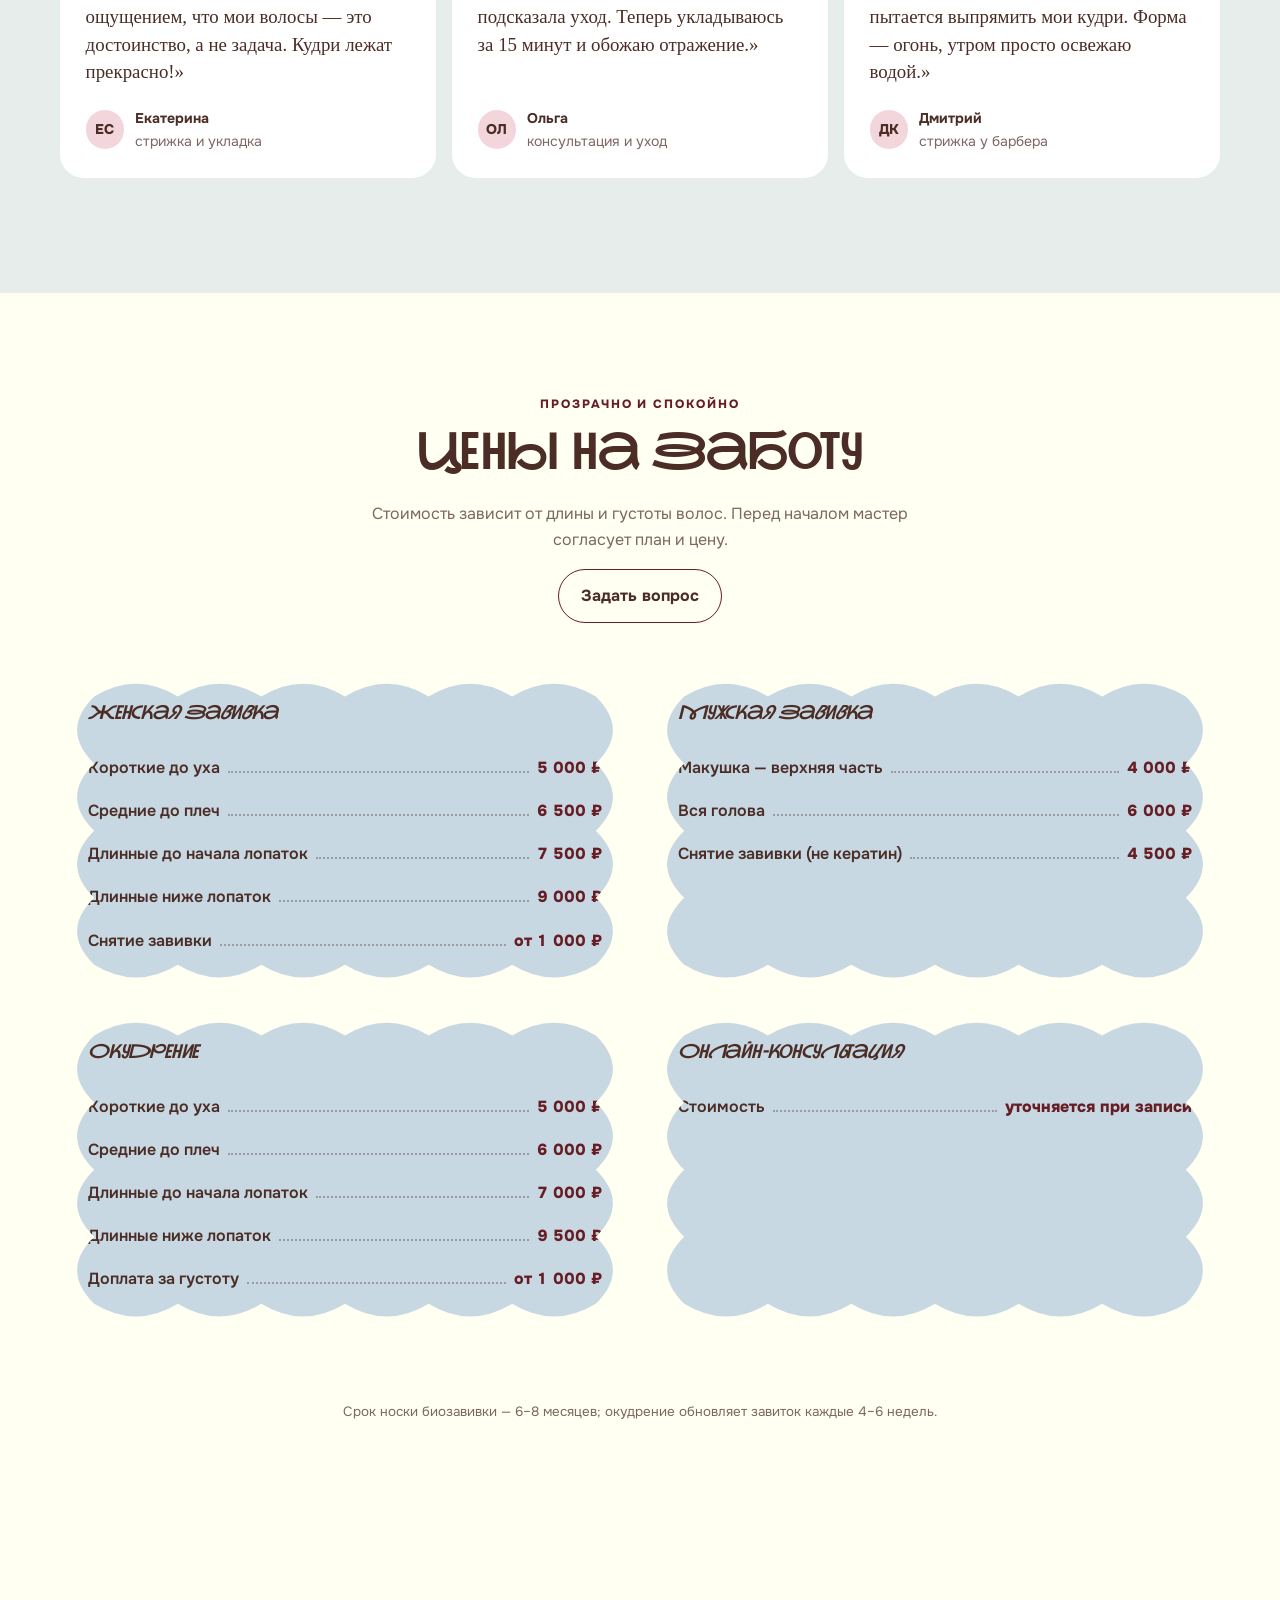
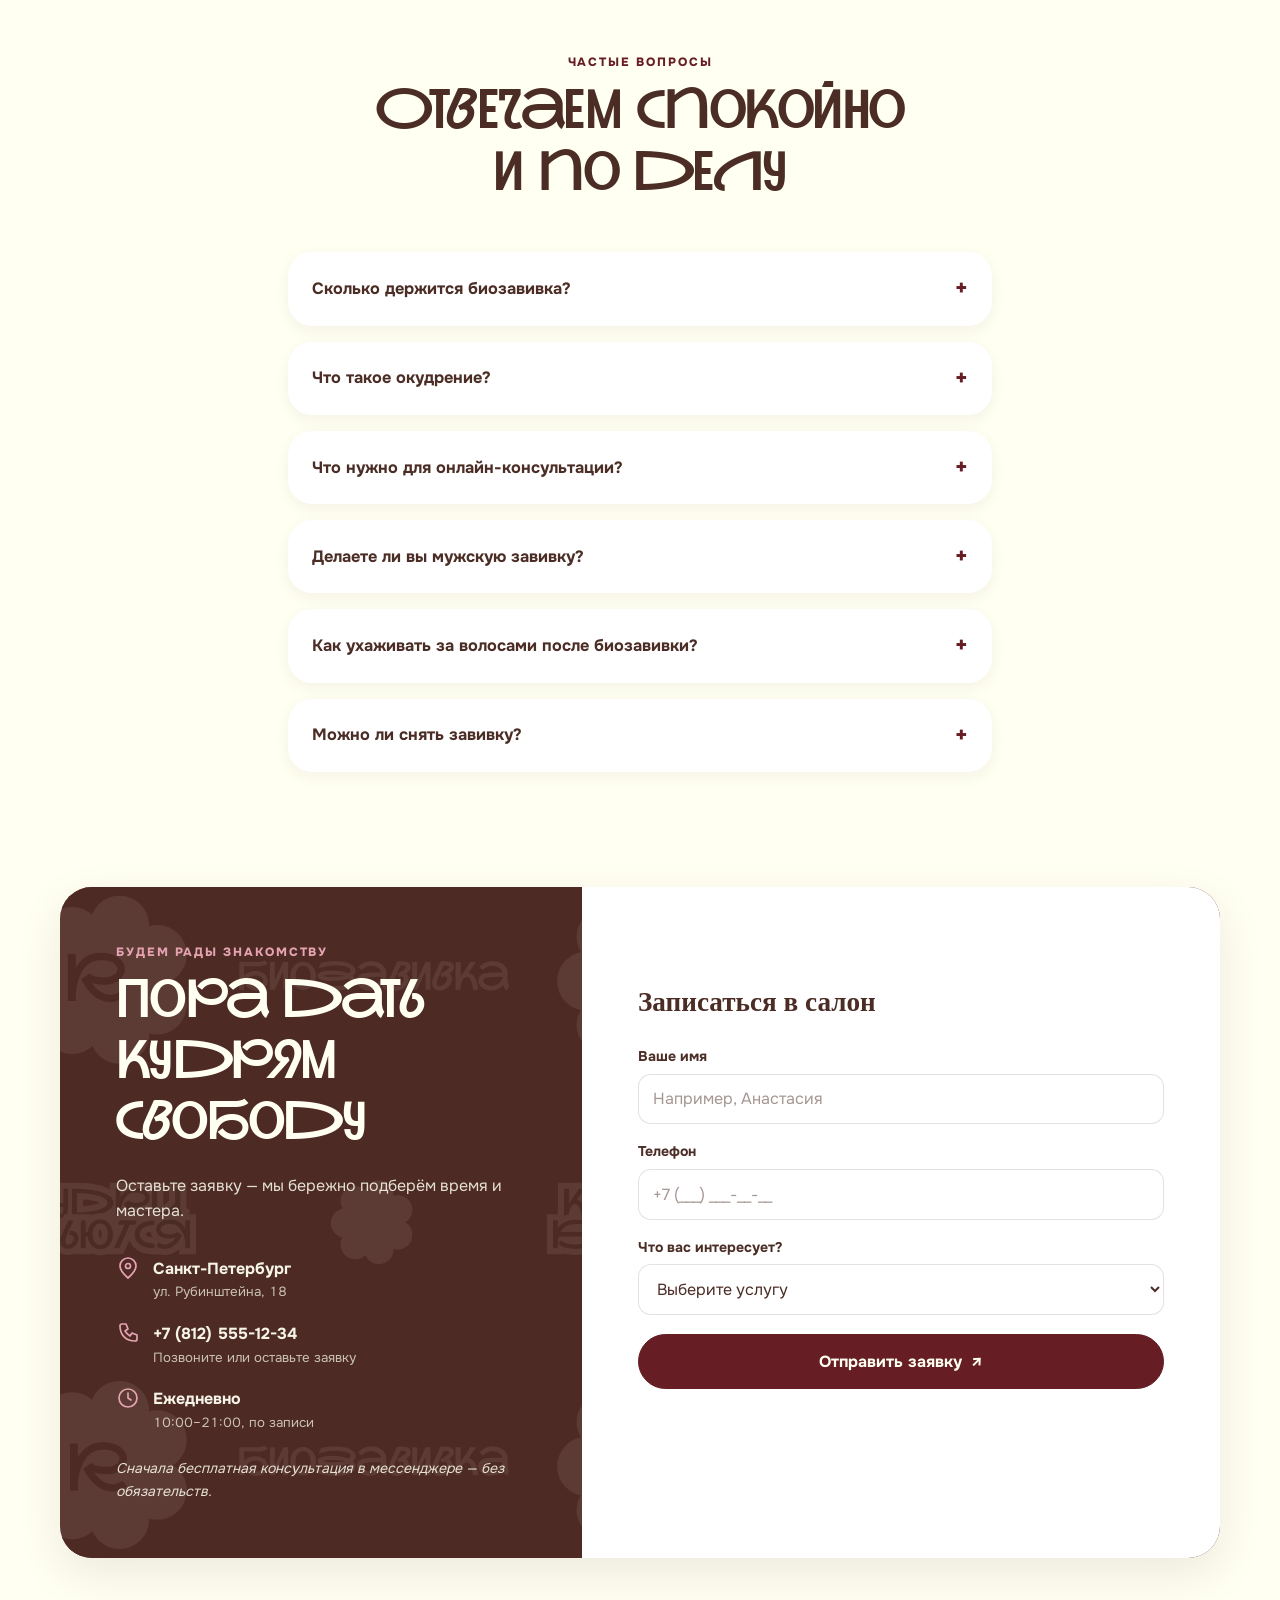
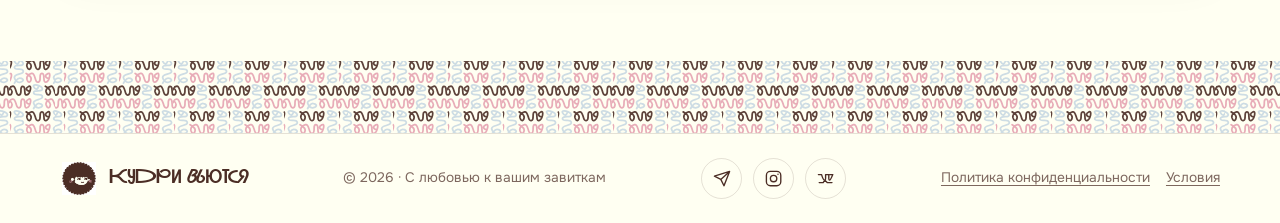
==== commit adc82b6f: "исправление визуальных багов, вставка актуальной информации, вставка актуальных ссылок" ====
--- a/index1.html
+++ b/index1.html
@@ -68,16 +68,20 @@
     .blob {
       border: 0;
       background: var(--paper);
-      -webkit-mask-image: url("data:image/svg+xml;utf8,<svg xmlns='http://www.w3.org/2000/svg' viewBox='0 0 400 300'><path d='M20,50 Q20,20 50,20 Q80,20 80,50 Q80,20 110,20 Q140,20 140,50 Q140,20 170,20 Q200,20 200,50 Q200,20 230,20 Q260,20 260,50 Q260,20 290,20 Q320,20 320,50 Q320,20 350,20 Q380,20 380,50 L380,250 Q380,280 350,280 Q320,280 320,250 Q320,280 290,280 Q260,280 260,250 Q260,280 230,280 Q200,280 200,250 Q200,280 170,280 Q140,280 140,250 Q140,280 110,280 Q80,280 80,250 Q80,280 50,280 Q20,280 20,250 Z' fill='white'/></svg>");
-      mask-image: url("data:image/svg+xml;utf8,<svg xmlns='http://www.w3.org/2000/svg' viewBox='0 0 400 300'><path d='M20,50 Q20,20 50,20 Q80,20 80,50 Q80,20 110,20 Q140,20 140,50 Q140,20 170,20 Q200,20 200,50 Q200,20 230,20 Q260,20 260,50 Q260,20 290,20 Q320,20 320,50 Q320,20 350,20 Q380,20 380,50 L380,250 Q380,280 350,280 Q320,280 320,250 Q320,280 290,280 Q260,280 260,250 Q260,280 230,280 Q200,280 200,250 Q200,280 170,280 Q140,280 140,250 Q140,280 110,280 Q80,280 80,250 Q80,280 50,280 Q20,280 20,250 Z' fill='white'/></svg>");
+      -webkit-mask-image: url("data:image/svg+xml;utf8,<svg xmlns='http://www.w3.org/2000/svg' viewBox='0 0 400 300' preserveAspectRatio='none'><path d='M24,24 Q53.3,0 82.7,24 Q112,0 141.3,24 Q170.7,0 200,24 Q229.3,0 258.7,24 Q288,0 317.3,24 Q346.7,0 376,24 Q400,55.5 376,87 Q400,118.5 376,150 Q400,181.5 376,213 Q400,244.5 376,276 Q346.7,300 317.3,276 Q288,300 258.7,276 Q229.3,300 200,276 Q170.7,300 141.3,276 Q112,300 82.7,276 Q53.3,300 24,276 Q0,244.5 24,213 Q0,181.5 24,150 Q0,118.5 24,87 Q0,55.5 24,24 Z' fill='white'/></svg>");
+      mask-image: url("data:image/svg+xml;utf8,<svg xmlns='http://www.w3.org/2000/svg' viewBox='0 0 400 300' preserveAspectRatio='none'><path d='M24,24 Q53.3,0 82.7,24 Q112,0 141.3,24 Q170.7,0 200,24 Q229.3,0 258.7,24 Q288,0 317.3,24 Q346.7,0 376,24 Q400,55.5 376,87 Q400,118.5 376,150 Q400,181.5 376,213 Q400,244.5 376,276 Q346.7,300 317.3,276 Q288,300 258.7,276 Q229.3,300 200,276 Q170.7,300 141.3,276 Q112,300 82.7,276 Q53.3,300 24,276 Q0,244.5 24,213 Q0,181.5 24,150 Q0,118.5 24,87 Q0,55.5 24,24 Z' fill='white'/></svg>");
       -webkit-mask-size: 100% 100%;
       mask-size: 100% 100%;
       -webkit-mask-repeat: no-repeat;
       mask-repeat: no-repeat;
-      filter: drop-shadow(0 8px 16px rgba(75, 45, 37, .10));
-      padding: calc(var(--space-24, 1.5rem) + 6px);
-    }
-    @supports not (mask-image: url("data:image/svg+xml;utf8,<svg xmlns='http://www.w3.org/2000/svg' viewBox='0 0 400 300'><path d='M20,50 Q20,20 50,20 L380,50 L380,250 Q380,280 350,280 L50,280 Q20,280 20,250 Z' fill='white'/></svg>")) {
+      -webkit-mask-clip: border-box;
+      mask-clip: border-box;
+      -webkit-mask-origin: border-box;
+      mask-origin: border-box;
+      filter: drop-shadow(0 6px 14px rgba(75, 45, 37, .14));
+      padding: 1.75rem;
+    }
+    @supports not (mask-image: url("data:image/svg+xml;utf8,<svg xmlns='http://www.w3.org/2000/svg' viewBox='0 0 400 300'><path d='M24,24 L376,24 L376,276 L24,276 Z' fill='white'/></svg>")) {
       .blob { border-radius: var(--radius); box-shadow: var(--shadow); }
     }
 
@@ -116,30 +120,30 @@
     .hero-caption { margin: .8rem 0 0; color: var(--muted); font-size: .83rem; text-align: center; }
 
     /* Карточки услуг */
-    .services { background: var(--paper); }
-    .service-grid { display: grid; grid-template-columns: repeat(3, 1fr); gap: 1rem; }
-    .service-card { display: flex; min-height: 14rem; flex-direction: column; align-items: flex-start; border: 0; background: var(--paper); transition: transform var(--ease-base) .3s, filter var(--ease-base) .3s; }
-    .service-card:hover { transform: translateY(-4px); filter: drop-shadow(0 12px 20px rgba(75, 45, 37, .14)); }
-    .service-card:active { transform: translateY(-1px); filter: drop-shadow(0 6px 12px rgba(75, 45, 37, .10)); }
+    .services { background: var(--cream); }
+    .service-grid { display: grid; grid-template-columns: repeat(2, 1fr); gap: 1.25rem; }
+    .service-card { display: flex; min-height: 14rem; flex-direction: column; align-items: flex-start; border: 0; background: #FFFFFF; transition: transform var(--ease-base) .3s, filter var(--ease-base) .3s; }
+    .service-card:hover { transform: translateY(-4px); filter: drop-shadow(0 12px 20px rgba(75, 45, 37, .18)); }
+    .service-card:active { transform: translateY(-1px); filter: drop-shadow(0 6px 12px rgba(75, 45, 37, .12)); }
     .service-icon { display: grid; width: 3.2rem; height: 3.2rem; place-items: center; margin-bottom: 1.1rem; border-radius: 1rem; background: rgba(229, 163, 177, .35); color: var(--rose-dark); }
-    .service-card:nth-child(3n + 2) .service-icon { background: rgba(199, 216, 226, .5); color: #4B2D25; }
-    .service-card:nth-child(3n) .service-icon { background: rgba(229, 163, 177, .25); color: #661D24; }
+    .service-card:nth-child(even) .service-icon { background: rgba(199, 216, 226, .5); color: #4B2D25; }
+    .service-card:nth-child(4n) .service-icon { background: rgba(229, 163, 177, .25); color: #661D24; }
     .service-card h3 { margin: 0; font-family: "NauryzRedKeds", Georgia, serif; font-weight: 700; font-size: 1.25rem; line-height: 1.25; letter-spacing: -.01em; }
     .service-card p { margin: .55rem 0 0; color: var(--muted); font-size: .92rem; }
 
     /* Мастера */
-    .team-grid { display: grid; grid-template-columns: repeat(3, 1fr); gap: 1.2rem; }
-    .master-card { overflow: hidden; border-radius: var(--radius); background: var(--paper); box-shadow: 0 .6rem 2rem rgba(75, 45, 37, .08); transition: transform var(--ease-base) .3s, box-shadow var(--ease-base) .3s; }
+    .team-grid { display: flex; justify-content: center; }
+    .master-card { overflow: hidden; max-width: 22rem; width: 100%; border-radius: var(--radius); background: var(--paper); box-shadow: 0 .6rem 2rem rgba(75, 45, 37, .08); transition: transform var(--ease-base) .3s, box-shadow var(--ease-base) .3s; }
     .master-card:hover { transform: translateY(-4px); box-shadow: 0 1rem 2.5rem rgba(75, 45, 37, .14); }
     .master-card:active { transform: translateY(-1px); box-shadow: 0 .4rem 1.2rem rgba(75, 45, 37, .10); }
-    .portrait { display: grid; min-height: 15rem; place-items: center; background: rgba(199, 216, 226, .45); }
-    .master-card:nth-child(2) .portrait { background: rgba(229, 163, 177, .25); }
-    .master-card:nth-child(3) .portrait { background: rgba(199, 216, 226, .35); }
+    .portrait { display: grid; min-height: 15rem; place-items: center; background: var(--sand); }
+    .portrait img { display: block; width: 100%; height: auto; object-fit: cover; }
     .portrait svg { width: 8.5rem; height: 8.5rem; }
-    .master-info { padding: 1.35rem 1.5rem 1.6rem; }
+    .portrait-fallback { display: grid; place-items: center; gap: 1rem; padding: 2rem; }
+    .portrait-fallback img { width: 5rem; height: 5rem; object-fit: contain; }
+    .master-info { padding: 1.35rem 1.5rem 1.6rem; text-align: center; }
     .master-info h3 { margin: 0; font-family: "NauryzRedKeds", Georgia, serif; font-weight: 700; font-size: 1.45rem; letter-spacing: -.01em; }
-    .master-role { margin: .25rem 0 .8rem; color: var(--rose); font-size: .83rem; font-weight: 750; }
-    .master-info p:last-child { margin: 0; color: var(--muted); font-size: .92rem; }
+    .master-info p:last-child { margin: .6rem 0 0; color: var(--muted); font-size: .95rem; font-style: italic; }
 
     /* Отзывы */
     .reviews { background: rgba(199, 216, 226, .45); }
@@ -154,15 +158,20 @@
     .review-avatar { display: grid; width: 2.4rem; height: 2.4rem; place-items: center; border-radius: 50%; background: rgba(229, 163, 177, .45); color: var(--rose-dark); font-weight: 800; }
 
     /* Цены */
-    .price-wrap { display: grid; grid-template-columns: .8fr 1.2fr; gap: clamp(2rem, 7vw, 6rem); align-items: start; }
+    .price-wrap { display: grid; gap: clamp(2rem, 5vw, 3rem); }
+    .price-intro { text-align: center; max-width: 36rem; margin-inline: auto; }
     .price-intro h2 { margin: 0; font-family: "NauryzRedKeds", Georgia, serif; font-weight: 700; font-size: clamp(2rem, 4.5vw, 3.2rem); line-height: 1.15; letter-spacing: -.01em; text-wrap: balance; }
     .price-intro > p:not(.eyebrow) { color: var(--muted); }
-    .price-blob-wrap { padding: calc(var(--space-24, 1.5rem) + 6px); }
-    .price-list { margin: 0; padding: 0; list-style: none; border-top: 1px solid var(--line); }
-    .price-list li { display: flex; justify-content: space-between; gap: 1rem; padding: 1.05rem 0; border-bottom: 1px solid var(--line); }
-    .price-list span:first-child { font-weight: 650; }
-    .price-list span:last-child { color: var(--rose); font-weight: 800; white-space: nowrap; font-variant-numeric: tabular-nums; }
-    .price-footnote { margin-top: 1rem; color: var(--muted); font-size: .84rem; }
+    .price-groups { display: grid; grid-template-columns: repeat(2, 1fr); gap: 1.25rem; }
+    .price-group { background: #C7D8E2; padding: 1.75rem; }
+    .price-group h3 { margin: 0 0 1rem; font-family: "NauryzRedKeds", Georgia, serif; font-weight: 700; font-size: 1.2rem; font-style: italic; letter-spacing: -.01em; }
+    .price-list { margin: 0; padding: 0; list-style: none; }
+    .price-list li { display: flex; align-items: baseline; gap: .5rem; padding: .55rem 0; }
+    .price-list li + li { border-top: 0; }
+    .price-label { font-weight: 600; flex: 0 1 auto; white-space: nowrap; }
+    .price-leader { flex: 1; border-bottom: 2px dotted rgba(75, 45, 37, .35); margin-bottom: .25em; min-width: 1rem; }
+    .price-value { color: var(--rose); font-weight: 800; white-space: nowrap; font-variant-numeric: tabular-nums; }
+    .price-footnote { margin-top: 1.5rem; color: var(--muted); font-size: .84rem; text-align: center; }
 
     /* Контакты и форма записи */
     .contact-section { padding-bottom: clamp(4rem, 8vw, 7rem); }
@@ -224,9 +233,10 @@
       .hero-copy > p:not(.eyebrow) { margin-inline: auto; }
       .hero-actions, .hero-note { justify-content: center; }
       .hero-art { min-height: auto; max-width: 30rem; margin-inline: auto; }
-      .team-grid, .review-grid { grid-template-columns: 1fr; max-width: 32rem; margin-inline: auto; }
+      .team-grid { justify-content: center; }
+      .review-grid { grid-template-columns: 1fr; max-width: 32rem; margin-inline: auto; }
       .portrait { min-height: 12rem; }
-      .price-wrap { grid-template-columns: 1fr; gap: 1.5rem; }
+      .price-groups { grid-template-columns: 1fr; }
       .contact-panel { grid-template-columns: 1fr; }
     }
     @media (max-width: 460px) {
@@ -285,6 +295,17 @@
     /* Risk-reversal line */
     .risk-reversal { margin: 1.5rem 0 0; color: rgba(255, 255, 242, .7); font-size: .88rem; font-style: italic; }
 
+    /* FAQ */
+    .faq-list { display: grid; gap: 1rem; max-width: 44rem; margin-inline: auto; }
+    .faq-item { padding: 1.25rem 1.5rem; border-radius: var(--radius); background: var(--paper); box-shadow: 0 .3rem 1rem rgba(75, 45, 37, .06); }
+    .faq-item details { }
+    .faq-item summary { cursor: pointer; font-weight: 700; font-size: 1.02rem; list-style: none; display: flex; align-items: center; justify-content: space-between; gap: 1rem; }
+    .faq-item summary::-webkit-details-marker { display: none; }
+    .faq-item summary::after { content: "+"; font-weight: 800; font-size: 1.3rem; color: var(--rose); flex: none; transition: transform var(--ease-base) .3s; }
+    .faq-item details[open] summary::after { content: "−"; }
+    .faq-item p { margin: .75rem 0 0; color: var(--muted); font-size: .95rem; line-height: 1.55; }
+    .faq-item ul { margin: .5rem 0 0; padding-left: 1.2rem; color: var(--muted); font-size: .95rem; line-height: 1.55; }
+
     @media (max-width: 700px) {
       .nav.is-open a { animation: nav-link-fade .4s var(--ease-base) both; }
       .nav.is-open a:nth-child(1) { animation-delay: 0ms; }
@@ -292,12 +313,69 @@
       .nav.is-open a:nth-child(3) { animation-delay: 160ms; }
       .nav.is-open a:nth-child(4) { animation-delay: 240ms; }
       .nav.is-open a:nth-child(5) { animation-delay: 320ms; }
+      .nav.is-open a:nth-child(6) { animation-delay: 400ms; }
     }
     @media (prefers-reduced-motion: reduce) {
       *, *::before, *::after { scroll-behavior: auto !important; transition-duration: .01ms !important; animation-duration: .01ms !important; animation-delay: 0s !important; }
       .js-enabled .reveal, .js-enabled .reveal-stagger > * { opacity: 1 !important; transform: none !important; }
     }
   </style>
+  <script type="application/ld+json">
+  {
+    "@context": "https://schema.org",
+    "@type": "FAQPage",
+    "mainEntity": [
+      {
+        "@type": "Question",
+        "name": "Сколько держится биозавивка?",
+        "acceptedAnswer": {
+          "@type": "Answer",
+          "text": "6–8 месяцев при правильном домашнем уходе. Локон остаётся живым и упругим, если использовать бессульфатный уход и не перегружать волосы силиконами."
+        }
+      },
+      {
+        "@type": "Question",
+        "name": "Что такое окудрение?",
+        "acceptedAnswer": {
+          "@type": "Answer",
+          "text": "Это процедура с накопительным эффектом, которая: уменьшает пористость; увеличивает упругость и прочность; реконструирует волос изнутри; возвращает природный завиток. Срок носки — 4–6 недель, затем процедуру можно повторить."
+        }
+      },
+      {
+        "@type": "Question",
+        "name": "Что нужно для онлайн-консультации?",
+        "acceptedAnswer": {
+          "@type": "Answer",
+          "text": "Три простых шага: 1) пришлите 3–4 фото волос (спереди, сзади, сбоку); 2) опишите краткую историю волос за последние 1–1,5 года — окрашивания, хна, ботокс, кератин и др.; 3) пришлите референс или опишите, какой результат вы ждёте от процедуры биозавивки."
+        }
+      },
+      {
+        "@type": "Question",
+        "name": "Делаете ли вы мужскую завивку?",
+        "acceptedAnswer": {
+          "@type": "Answer",
+          "text": "Да. Предлагаем два варианта: макушка (верхняя часть) или вся голова. Снятие завивки (не кератин) также доступно."
+        }
+      },
+      {
+        "@type": "Question",
+        "name": "Как ухаживать за волосами после биозавивки?",
+        "acceptedAnswer": {
+          "@type": "Answer",
+          "text": "Рекомендуем бессульфатные шампуни, увлажняющие маски 1–2 раза в неделю и несмываемый уход для кудрявых волос. Расчёсывайте влажные волосы гребнем с широкими зубьями, не трите полотенцем — лучше промакивать."
+        }
+      },
+      {
+        "@type": "Question",
+        "name": "Можно ли снять завивку?",
+        "acceptedAnswer": {
+          "@type": "Answer",
+          "text": "Да, снятие завивки возможно. Для женских волос — от 1 000 ₽, для мужских (не кератин) — 4 500 ₽. Мастер оценит состояние волос и подберёт безопасный способ снятия."
+        }
+      }
+    ]
+  }
+  </script>
 </head>
 <body>
   <script>document.documentElement.classList.add('js-enabled');</script>
@@ -309,7 +387,7 @@
         <span>Кудри вьются</span>
       </a>
       <nav class="nav" id="site-nav" aria-label="Основная навигация">
-        <a href="#services">Услуги</a><a href="#team">Мастера</a><a href="#reviews">Отзывы</a><a href="#prices">Цены</a><a href="#contacts">Контакты</a>
+        <a href="#services">Услуги</a><a href="#team">Мастера</a><a href="#reviews">Отзывы</a><a href="#prices">Цены</a><a href="#faq">Вопросы</a><a href="#contacts">Контакты</a>
       </nav>
       <a class="button header-cta" href="#contacts">Записаться</a>
       <button class="menu-toggle" type="button" aria-label="Открыть меню" aria-expanded="false" aria-controls="site-nav">
@@ -341,12 +419,10 @@
       <div class="container">
         <div class="section-heading"><p class="eyebrow">Для волн, локонов и спиралей</p><h2 id="services-title">Уход, который понимает ваши волосы</h2><p>Работаем с естественной текстурой и подбираем ритуал именно для вас.</p></div>
         <div class="service-grid reveal-stagger">
-          <article class="service-card blob"><span class="service-icon"><svg class="icon" viewBox="0 0 24 24" aria-hidden="true"><path d="M7 3c4 2 4 5 0 7s-4 5 0 7 4 5 0 7M16 2c4 2 4 5 0 7s-4 5 0 7 4 5 0 7"/></svg></span><h3>Стрижка по кудрявой технологии</h3><p>Форма, которая красиво живёт и без сложной укладки.</p></article>
-          <article class="service-card blob"><span class="service-icon"><svg class="icon" viewBox="0 0 24 24" aria-hidden="true"><path d="M12 3c-2 3-6 7-6 11a6 6 0 0 0 12 0c0-4-4-8-6-11zM9 15c.3 1.6 1.2 2.5 2.7 2.8"/></svg></span><h3>Уход и глубокое увлажнение</h3><p>Мягкие формулы вернут локонам эластичность и блеск.</p></article>
-          <article class="service-card blob"><span class="service-icon"><svg class="icon" viewBox="0 0 24 24" aria-hidden="true"><path d="M12 3v18M4.5 7.5l15 9M4.5 16.5l15-9M7 4l10 16M17 4 7 20"/></svg></span><h3>Окрашивание с заботой</h3><p>Мягкие оттенки и живые блики с сохранением качества волос.</p></article>
-          <article class="service-card blob"><span class="service-icon"><svg class="icon" viewBox="0 0 24 24" aria-hidden="true"><path d="M7 3v7M4 3v4a3 3 0 0 0 6 0V3M7 10v11M17 3c-2 3-3 6-3 10h6V3M17 13v8"/></svg></span><h3>Укладка с диффузором</h3><p>Научим собирать стойкие, упругие завитки самостоятельно.</p></article>
-          <article class="service-card blob"><span class="service-icon"><svg class="icon" viewBox="0 0 24 24" aria-hidden="true"><path d="M12 20s-7-4.4-7-10a4 4 0 0 1 7-2.6A4 4 0 0 1 19 10c0 5.6-7 10-7 10zM9 12h6M12 9v6"/></svg></span><h3>Персональная консультация</h3><p>Разберём домашний уход и найдём ответы на ваши вопросы.</p></article>
-          <article class="service-card blob"><span class="service-icon"><svg class="icon" viewBox="0 0 24 24" aria-hidden="true"><path d="M4 20h16M6 17l2-7h8l2 7M9 10V6a3 3 0 0 1 6 0v4M12 3v1M4 5l2 1M20 5l-2 1"/></svg></span><h3>Кудрявый барбер</h3><p>Форма и уход для кудрявых волос и бороды — без компромиссов.</p></article>
+          <article class="service-card blob"><span class="service-icon"><svg class="icon" viewBox="0 0 24 24" aria-hidden="true"><path d="M7 3c4 2 4 5 0 7s-4 5 0 7 4 5 0 7M16 2c4 2 4 5 0 7s-4 5 0 7 4 5 0 7"/></svg></span><h3>Женская биозавивка</h3><p>Завиток живёт 6–8 месяцев при правильном домашнем уходе.</p></article>
+          <article class="service-card blob"><span class="service-icon"><svg class="icon" viewBox="0 0 24 24" aria-hidden="true"><path d="M12 3v18M4.5 7.5l15 9M4.5 16.5l15-9M7 4l10 16M17 4 7 20"/></svg></span><h3>Мужская завивка</h3><p>Макушка или вся голова — аккуратный кудрявый формат для коротких стрижек.</p></article>
+          <article class="service-card blob"><span class="service-icon"><svg class="icon" viewBox="0 0 24 24" aria-hidden="true"><path d="M12 3c-2 3-6 7-6 11a6 6 0 0 0 12 0c0-4-4-8-6-11zM9 15c.3 1.6 1.2 2.5 2.7 2.8"/></svg></span><h3>Окудрение</h3><p>Меньше пористости, локон прочнее — процедура с накопительным эффектом (4–6 недель).</p></article>
+          <article class="service-card blob"><span class="service-icon"><svg class="icon" viewBox="0 0 24 24" aria-hidden="true"><path d="M12 20s-7-4.4-7-10a4 4 0 0 1 7-2.6A4 4 0 0 1 19 10c0 5.6-7 10-7 10zM9 12h6M12 9v6"/></svg></span><h3>Онлайн-консультация</h3><p>Три шага: фото волос, история ухода и референс по результату.</p></article>
         </div>
       </div>
     </section>
@@ -355,9 +431,18 @@
       <div class="container">
         <div class="section-heading"><p class="eyebrow">Знакомьтесь</p><h2 id="team-title">Ваши кудри в надёжных руках</h2><p>Мы сами знаем, каково это — искать подход к непослушному завитку.</p></div>
         <div class="team-grid reveal-stagger">
-          <article class="master-card"><div class="portrait" role="img" aria-label="Иллюстрация портрета мастера Анны"><svg viewBox="0 0 120 120" aria-hidden="true"><circle cx="60" cy="60" r="53" fill="#d5a58c"/><path d="M21 112c3-21 15-33 39-33s36 12 39 33" fill="#73806b"/><circle cx="60" cy="52" r="26" fill="#f0c5a8"/><path d="M33 54c-9-24 4-46 27-46 24 0 36 21 27 46l-8-13c-10 3-27 1-38-8z" fill="#58392e"/></svg></div><div class="master-info"><h3>Анна Лебедева</h3><p class="master-role">Кудрявый стилист · 8 лет опыта</p><p>Помогаю подружиться с текстурой и найти стрижку, которая радует каждый день.</p></div></article>
-          <article class="master-card"><div class="portrait" role="img" aria-label="Иллюстрация портрета мастера Марии"><svg viewBox="0 0 120 120" aria-hidden="true"><circle cx="60" cy="60" r="53" fill="#c9d0ba"/><path d="M21 112c3-21 15-33 39-33s36 12 39 33" fill="#a66c5a"/><circle cx="60" cy="52" r="26" fill="#d9a789"/><path d="M33 49C28 25 41 9 62 9c22 0 33 18 26 42l-9-10c-14 4-26 1-39-8z" fill="#634237"/></svg></div><div class="master-info"><h3>Мария Соколова</h3><p class="master-role">Специалист по уходу и окрашиванию</p><p>Люблю возвращать локонам силу, сияние и тот самый «вау, это мои волосы?».</p></div></article>
-          <article class="master-card"><div class="portrait" role="img" aria-label="Иллюстрация портрета мастера Ильи"><svg viewBox="0 0 120 120" aria-hidden="true"><circle cx="60" cy="60" r="53" fill="#d9cbb6"/><path d="M21 112c3-21 15-33 39-33s36 12 39 33" fill="#66705d"/><circle cx="60" cy="52" r="26" fill="#c98e6f"/><path d="M34 43C37 19 49 11 66 12c15 1 24 12 22 31-12-8-31-11-50-6z" fill="#40302a"/><path d="M45 66c8 10 22 10 30 0" fill="none" stroke="#694435" stroke-width="5" stroke-linecap="round"/></svg></div><div class="master-info"><h3>Илья Морозов</h3><p class="master-role">Кудрявый барбер</p><p>Точно работаю с формой и показываю, как укладывать кудри без лишних усилий.</p></div></article>
+          <article class="master-card">
+            <div class="portrait">
+              <img src="img/master-nika.png" alt="Портрет мастера Ники Мезиной" width="1319" height="1317" onerror="this.style.display='none';this.nextElementSibling.style.display='grid'">
+              <div class="portrait-fallback" style="display:none">
+                <img src="img/brand-mark-small.png" alt="" aria-hidden="true" width="256" height="255">
+              </div>
+            </div>
+            <div class="master-info">
+              <h3>Ника Мезина</h3>
+              <p>Люблю возвращать локонам силу, сияние и тот самый «вау, это мои волосы?».</p>
+            </div>
+          </article>
         </div>
       </div>
     </section>
@@ -376,7 +461,57 @@
     <section class="section reveal" id="prices" aria-labelledby="prices-title">
       <div class="container price-wrap">
         <div class="price-intro"><p class="eyebrow">Прозрачно и спокойно</p><h2 id="prices-title">Цены на заботу</h2><p>Стоимость зависит от длины и густоты волос. Перед началом мастер согласует план и цену.</p><a class="button button-outline" href="#contacts">Задать вопрос</a></div>
-        <div class="blob price-blob-wrap"><ul class="price-list"><li><span>Стрижка кудрявых волос</span><span>от 4 500 ₽</span></li><li><span>Укладка с диффузором</span><span>от 2 500 ₽</span></li><li><span>Увлажняющий уход</span><span>от 3 000 ₽</span></li><li><span>Окрашивание</span><span>от 6 500 ₽</span></li><li><span>Консультация по уходу</span><span>1 500 ₽</span></li><li><span>Стрижка кудрявого барбера</span><span>от 3 500 ₽</span></li></ul><p class="price-footnote">Точную стоимость подскажем при записи — никаких сюрпризов.</p></div>
+        <div class="price-groups">
+          <div class="blob price-group">
+            <h3>Женская завивка</h3>
+            <ul class="price-list">
+              <li><span class="price-label">Короткие до уха</span><span class="price-leader"></span><span class="price-value">5 000 ₽</span></li>
+              <li><span class="price-label">Средние до плеч</span><span class="price-leader"></span><span class="price-value">6 500 ₽</span></li>
+              <li><span class="price-label">Длинные до начала лопаток</span><span class="price-leader"></span><span class="price-value">7 500 ₽</span></li>
+              <li><span class="price-label">Длинные ниже лопаток</span><span class="price-leader"></span><span class="price-value">9 000 ₽</span></li>
+              <li><span class="price-label">Снятие завивки</span><span class="price-leader"></span><span class="price-value">от 1 000 ₽</span></li>
+            </ul>
+          </div>
+          <div class="blob price-group">
+            <h3>Мужская завивка</h3>
+            <ul class="price-list">
+              <li><span class="price-label">Макушка — верхняя часть</span><span class="price-leader"></span><span class="price-value">4 000 ₽</span></li>
+              <li><span class="price-label">Вся голова</span><span class="price-leader"></span><span class="price-value">6 000 ₽</span></li>
+              <li><span class="price-label">Снятие завивки (не кератин)</span><span class="price-leader"></span><span class="price-value">4 500 ₽</span></li>
+            </ul>
+          </div>
+          <div class="blob price-group">
+            <h3>Окудрение</h3>
+            <ul class="price-list">
+              <li><span class="price-label">Короткие до уха</span><span class="price-leader"></span><span class="price-value">5 000 ₽</span></li>
+              <li><span class="price-label">Средние до плеч</span><span class="price-leader"></span><span class="price-value">6 000 ₽</span></li>
+              <li><span class="price-label">Длинные до начала лопаток</span><span class="price-leader"></span><span class="price-value">7 000 ₽</span></li>
+              <li><span class="price-label">Длинные ниже лопаток</span><span class="price-leader"></span><span class="price-value">9 500 ₽</span></li>
+              <li><span class="price-label">Доплата за густоту</span><span class="price-leader"></span><span class="price-value">от 1 000 ₽</span></li>
+            </ul>
+          </div>
+          <div class="blob price-group">
+            <h3>Онлайн-консультация</h3>
+            <ul class="price-list">
+              <li><span class="price-label">Стоимость</span><span class="price-leader"></span><span class="price-value">уточняется при записи</span></li>
+            </ul>
+          </div>
+        </div>
+        <p class="price-footnote">Срок носки биозавивки — 6–8 месяцев; окудрение обновляет завиток каждые 4–6 недель.</p>
+      </div>
+    </section>
+
+    <section class="section reveal" id="faq" aria-labelledby="faq-title">
+      <div class="container">
+        <div class="section-heading"><p class="eyebrow">Частые вопросы</p><h2 id="faq-title">Отвечаем спокойно и по делу</h2></div>
+        <div class="faq-list reveal-stagger">
+          <div class="faq-item"><details><summary>Сколько держится биозавивка?</summary><p>6–8 месяцев при правильном домашнем уходе. Локон остаётся живым и упругим, если использовать бессульфатный уход и не перегружать волосы силиконами.</p></details></div>
+          <div class="faq-item"><details><summary>Что такое окудрение?</summary><p>Это процедура с накопительным эффектом, которая:</p><ul><li>уменьшает пористость;</li><li>увеличивает упругость и прочность;</li><li>реконструирует волос изнутри;</li><li>возвращает природный завиток.</li></ul><p>Срок носки — 4–6 недель, затем процедуру можно повторить.</p></details></div>
+          <div class="faq-item"><details><summary>Что нужно для онлайн-консультации?</summary><p>Три простых шага: 1) пришлите 3–4 фото волос (спереди, сзади, сбоку); 2) опишите краткую историю волос за последние 1–1,5 года — окрашивания, хна, ботокс, кератин и др.; 3) пришлите референс или опишите, какой результат вы ждёте от процедуры биозавивки.</p></details></div>
+          <div class="faq-item"><details><summary>Делаете ли вы мужскую завивку?</summary><p>Да. Предлагаем два варианта: макушка (верхняя часть) или вся голова. Снятие завивки (не кератин) также доступно.</p></details></div>
+          <div class="faq-item"><details><summary>Как ухаживать за волосами после биозавивки?</summary><p>Рекомендуем бессульфатные шампуни, увлажняющие маски 1–2 раза в неделю и несмываемый уход для кудрявых волос. Расчёсывайте влажные волосы гребнем с широкими зубьями, не трите полотенцем — лучше промакивать.</p></details></div>
+          <div class="faq-item"><details><summary>Можно ли снять завивку?</summary><p>Да, снятие завивки возможно. Для женских волос — от 1 000 ₽, для мужских (не кератин) — 4 500 ₽. Мастер оценит состояние волос и подберёт безопасный способ снятия.</p></details></div>
+        </div>
       </div>
     </section>
 
@@ -394,7 +529,7 @@
           <h3>Записаться в салон</h3>
           <div class="field"><label for="name">Ваше имя</label><input id="name" name="name" type="text" autocomplete="name" placeholder="Например, Анастасия" required></div>
           <div class="field"><label for="phone">Телефон</label><input id="phone" name="phone" type="tel" autocomplete="tel" inputmode="tel" placeholder="+7 (___) ___-__-__" required></div>
-          <div class="field"><label for="service">Что вас интересует?</label><select id="service" name="service" required><option value="" disabled selected>Выберите услугу</option><option>Стрижка кудрявых волос</option><option>Уход и увлажнение</option><option>Окрашивание</option><option>Укладка с диффузором</option><option>Консультация по уходу</option><option>Кудрявый барбер</option></select></div>
+          <div class="field"><label for="service">Что вас интересует?</label><select id="service" name="service" required><option value="" disabled selected>Выберите услугу</option><option>Женская биозавивка</option><option>Мужская завивка</option><option>Окудрение</option><option>Онлайн-консультация</option></select></div>
           <button class="button" type="submit">Отправить заявку <span aria-hidden="true">↗</span></button>
           <p class="form-error" id="form-error" role="alert" aria-live="assertive"></p>
           <p class="form-message" id="form-message" role="status" aria-live="polite"></p>
@@ -405,7 +540,7 @@
 
   <div class="locks-strip" aria-hidden="true"></div>
 
-  <footer class="site-footer"><div class="container footer-inner"><a class="brand" href="#top"><span class="brand-mark" aria-hidden="true"><img src="img/brand-mark-small.png" alt="" aria-hidden="true" width="256" height="255"></span><span>Кудри вьются</span></a><span class="footer-copy">© <span id="year">2026</span> · С любовью к вашим завиткам</span><div class="socials" aria-label="Мы в социальных сетях"><a href="https://instagram.com/" aria-label="Instagram"><svg class="icon" viewBox="0 0 24 24" aria-hidden="true"><rect x="3" y="3" width="18" height="18" rx="5"/><circle cx="12" cy="12" r="4"/><path d="M17.5 6.5h.01"/></svg></a><a href="https://vk.com/" aria-label="ВКонтакте"><svg class="icon" viewBox="0 0 24 24" aria-hidden="true"><path d="M3 7h4c1.3 5 3 7 4 7s1-1 1-3V7h4v5c0 1 .4 2 1 2s2-2 4-7h-4M4 17h5l2-3 3 3h6"/></svg></a><a href="https://t.me/" aria-label="Telegram"><svg class="icon" viewBox="0 0 24 24" aria-hidden="true"><path d="m22 3-7 18-4-8-8-4zM22 3 11 13"/></svg></a></div><div class="footer-legal"><button type="button" data-dialog="#privacy-dialog">Политика конфиденциальности</button><button type="button" data-dialog="#terms-dialog">Условия</button></div></div></footer>
+  <footer class="site-footer"><div class="container footer-inner"><a class="brand" href="#top"><span class="brand-mark" aria-hidden="true"><img src="img/brand-mark-small.png" alt="" aria-hidden="true" width="256" height="255"></span><span>Кудри вьются</span></a><span class="footer-copy">© <span id="year">2026</span> · С любовью к вашим завиткам</span><div class="socials" aria-label="Мы в социальных сетях"><a href="https://t.me/kycheryanika" target="_blank" rel="noopener" aria-label="Telegram"><svg class="icon" viewBox="0 0 24 24" aria-hidden="true"><path d="m22 3-7 18-4-8-8-4zM22 3 11 13"/></svg></a><a href="https://www.instagram.com/nikacurlywave?igsh=a3hlYjdvanN4dW1s&utm_source=qr" target="_blank" rel="noopener" aria-label="Instagram"><svg class="icon" viewBox="0 0 24 24" aria-hidden="true"><rect x="3" y="3" width="18" height="18" rx="5"/><circle cx="12" cy="12" r="4"/><path d="M17.5 6.5h.01"/></svg></a><a href="https://vk.ru/nikacurlywavebio" target="_blank" rel="noopener" aria-label="ВКонтакте"><svg class="icon" viewBox="0 0 24 24" aria-hidden="true"><path d="M3 7h4c1.3 5 3 7 4 7s1-1 1-3V7h4v5c0 1 .4 2 1 2s2-2 4-7h-4M4 17h5l2-3 3 3h6"/></svg></a></div><div class="footer-legal"><button type="button" data-dialog="#privacy-dialog">Политика конфиденциальности</button><button type="button" data-dialog="#terms-dialog">Условия</button></div></div></footer>
 
   <dialog class="legal-dialog" id="privacy-dialog">
     <h3>Политика конфиденциальности</h3>
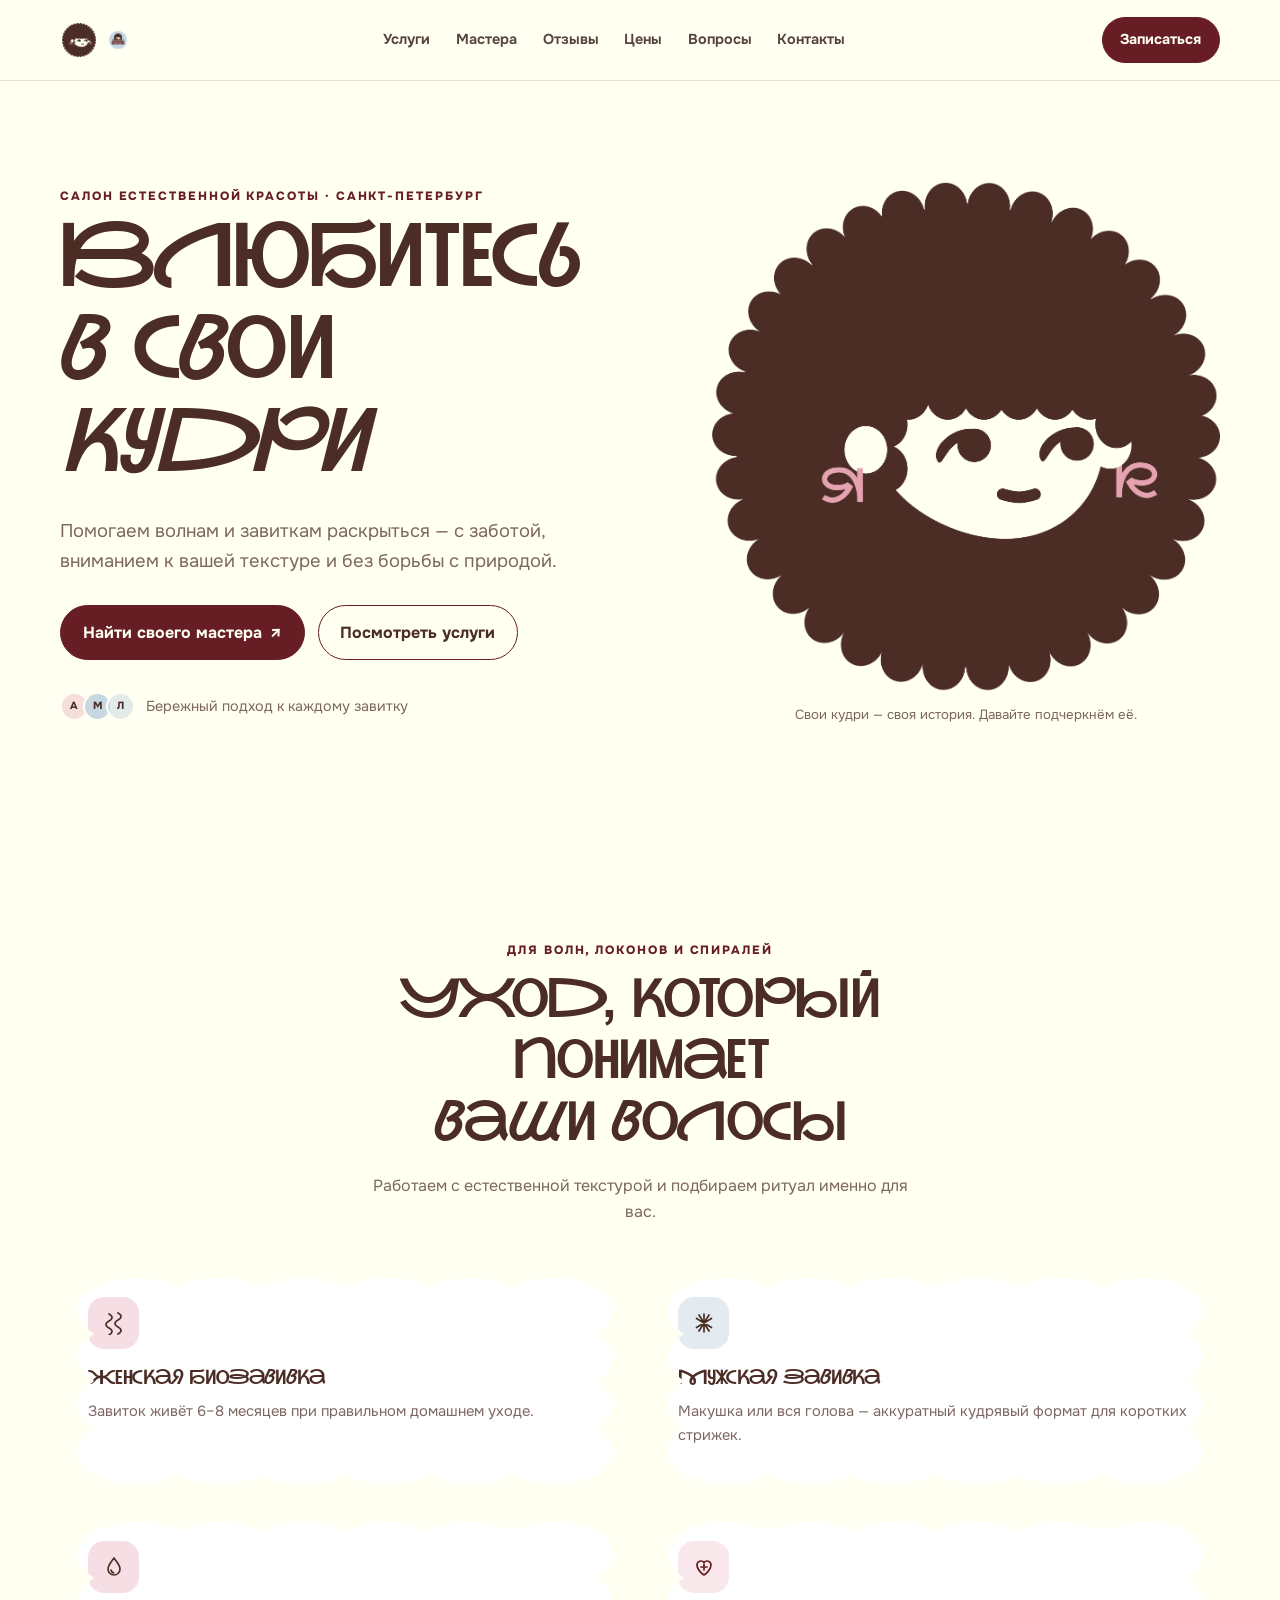
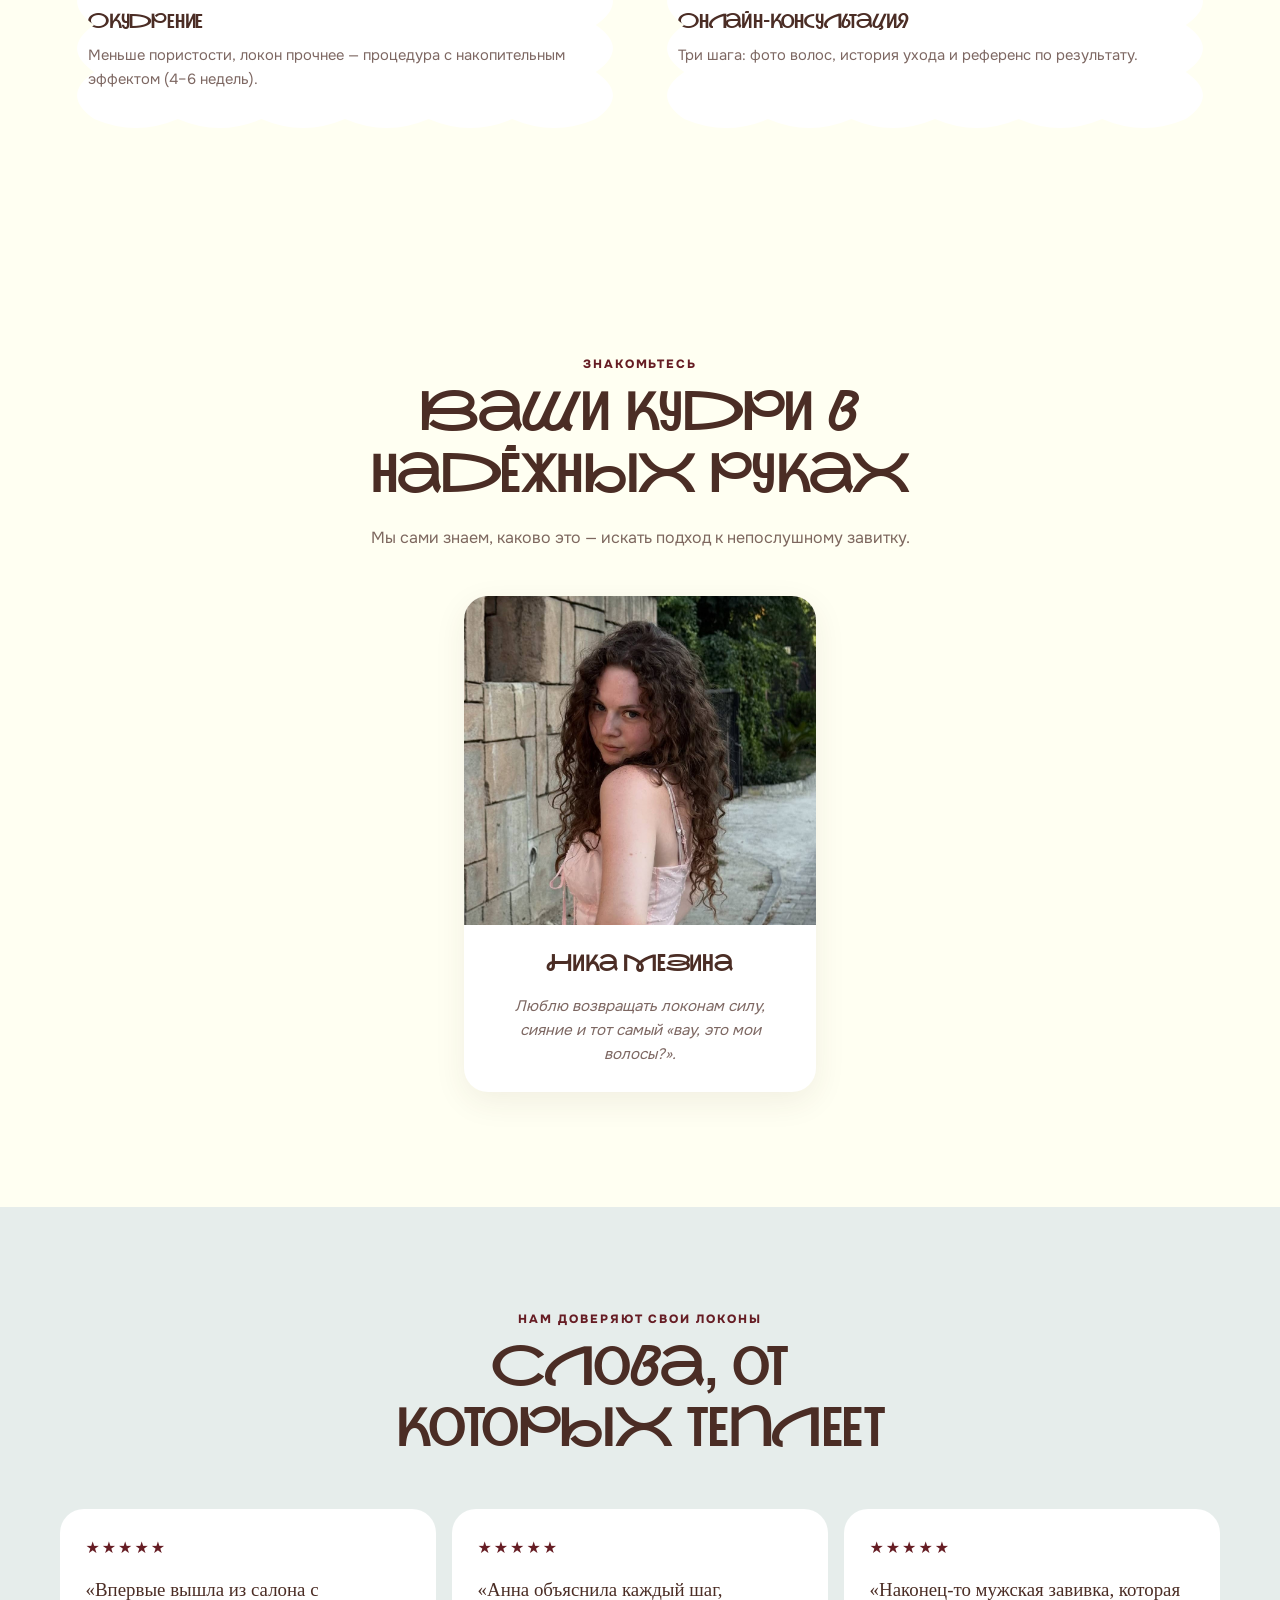
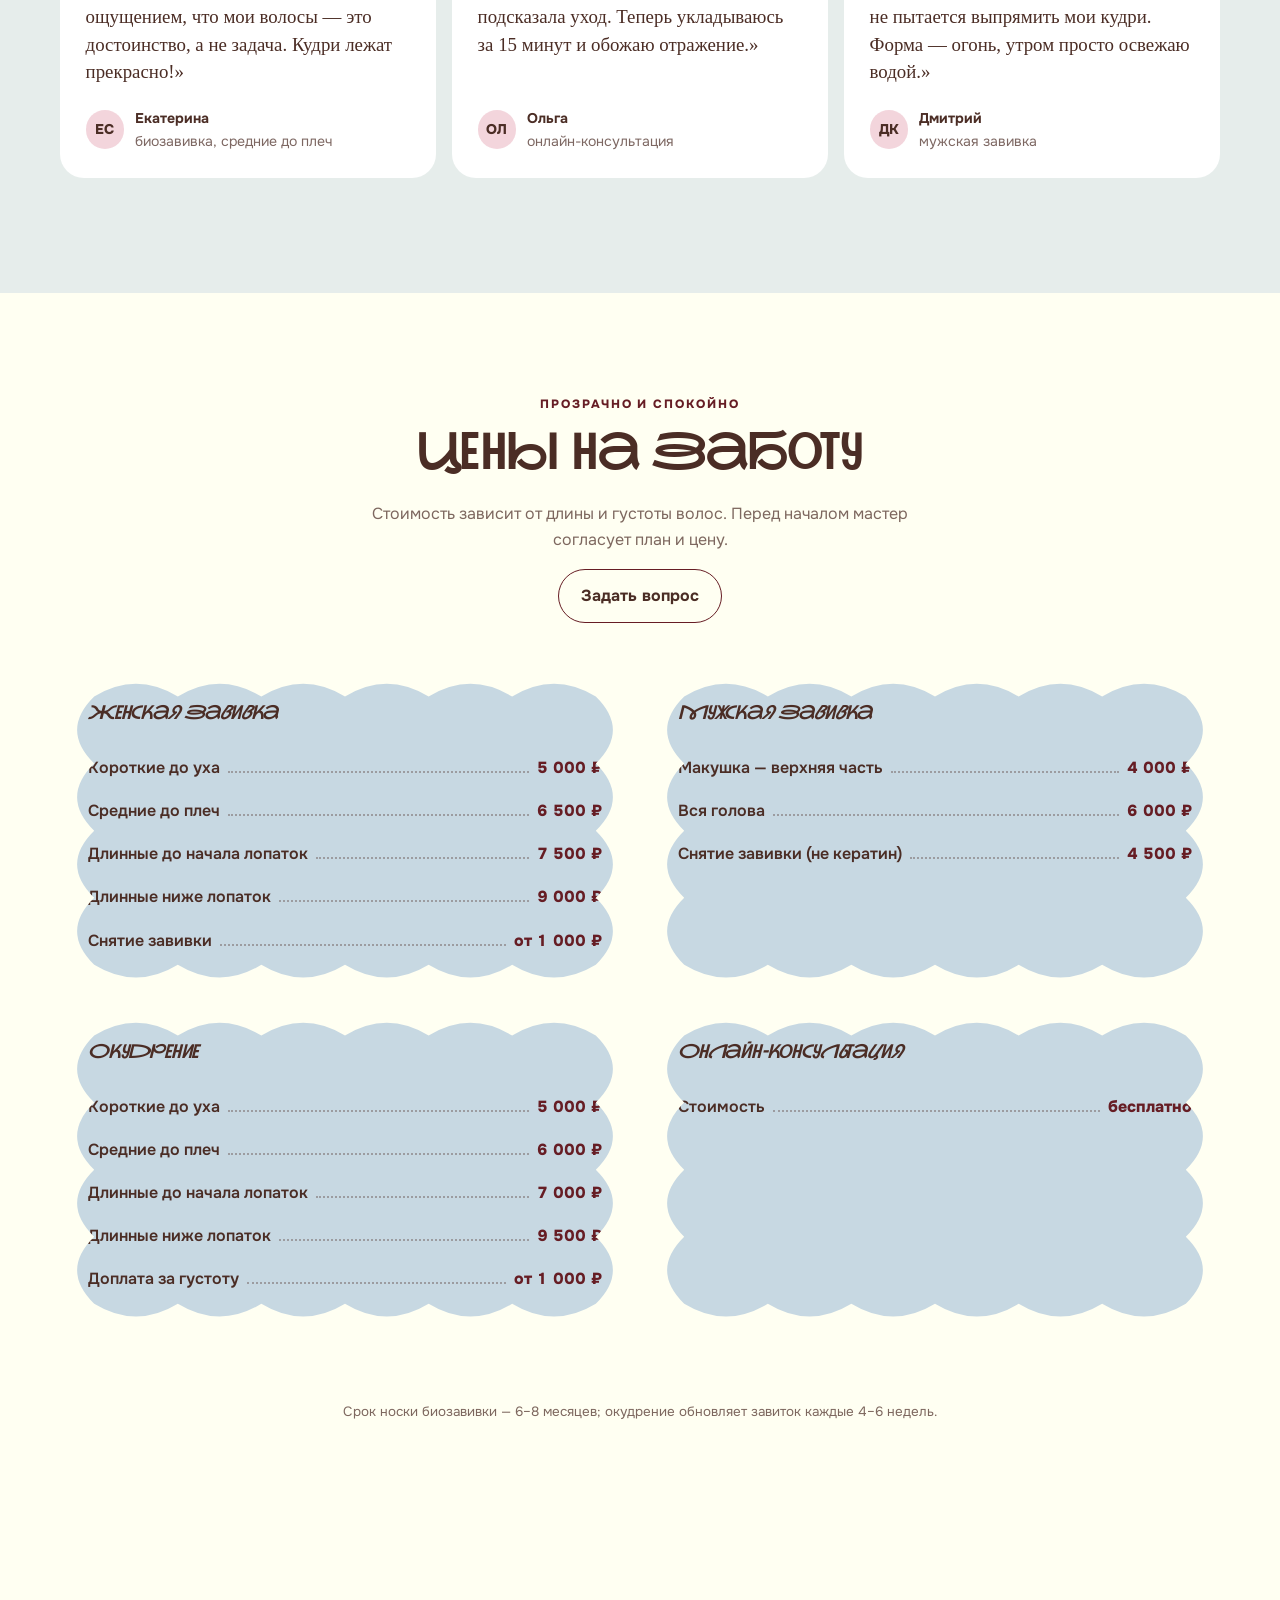
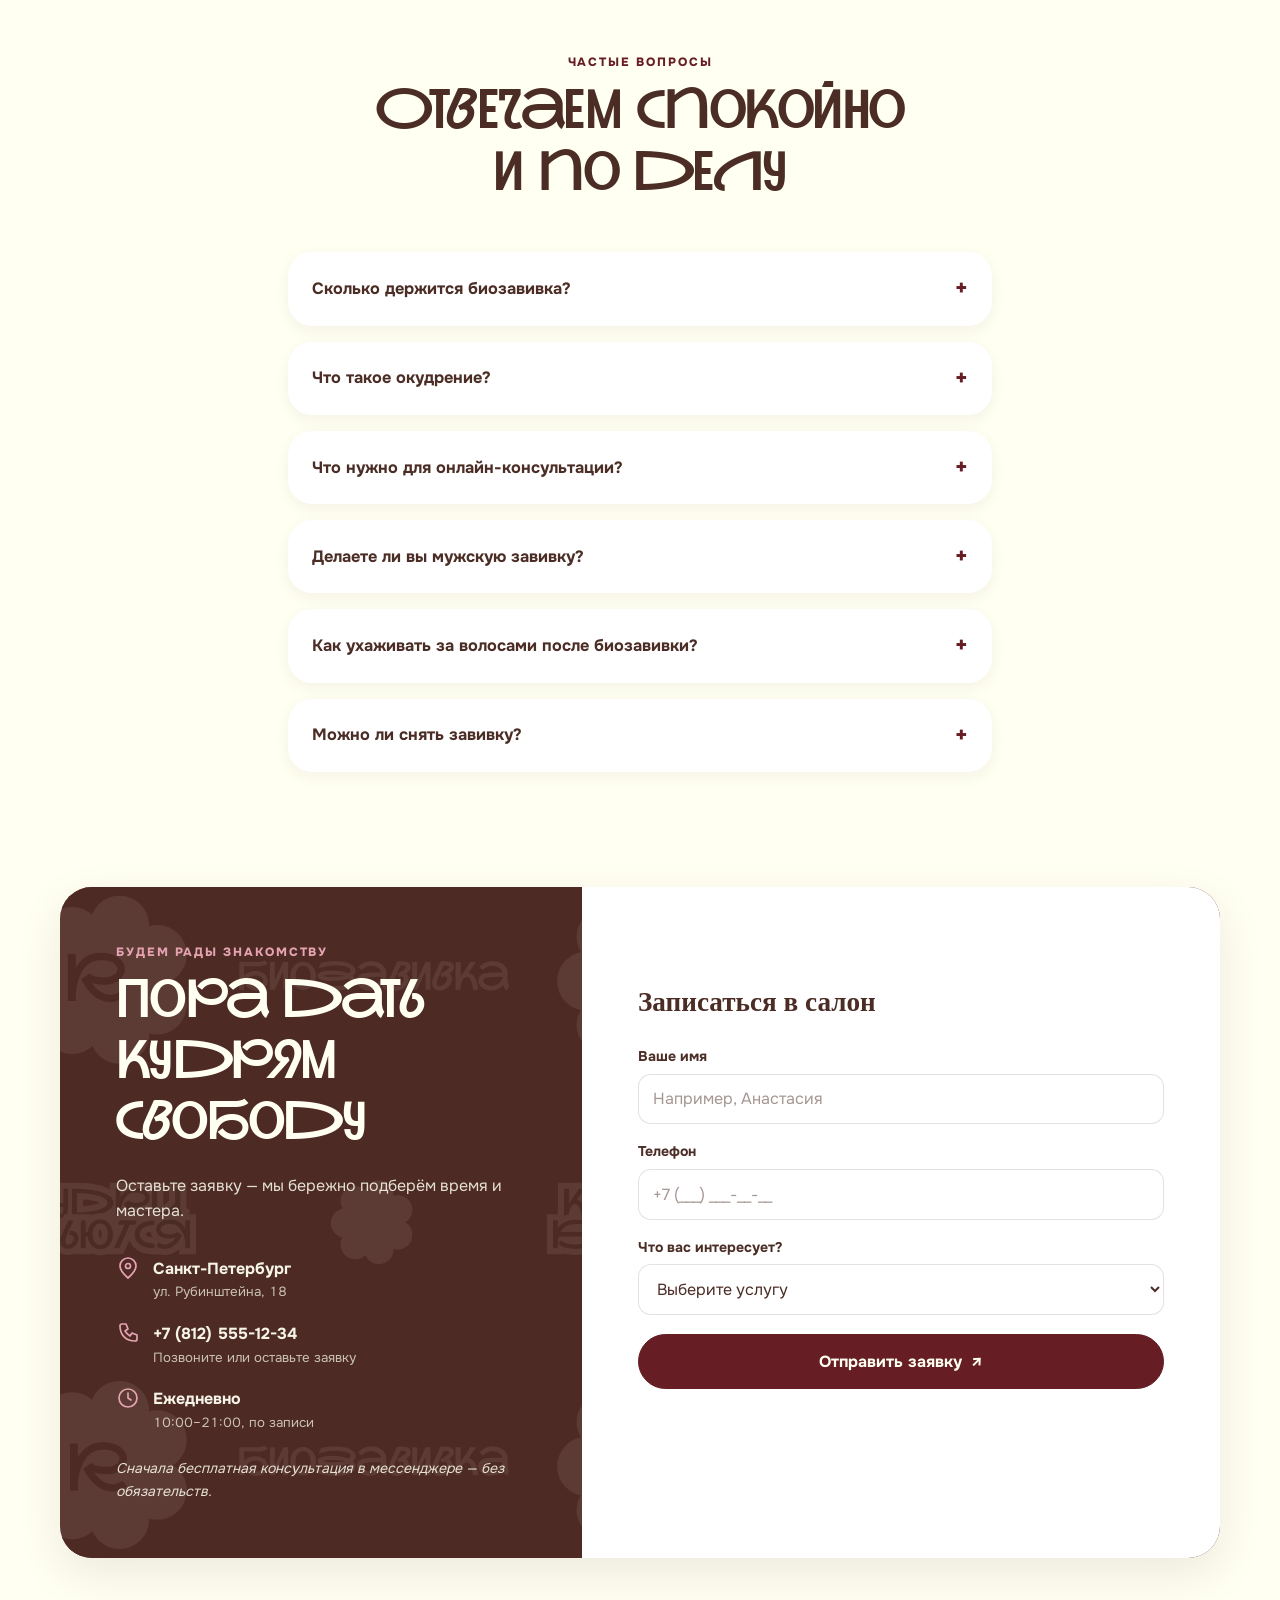
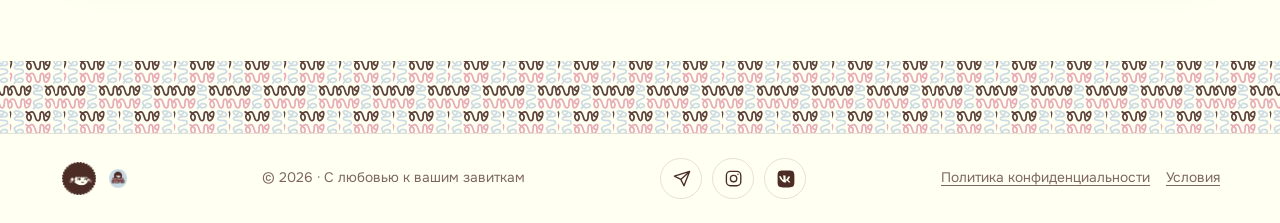
==== commit e34381cf: "исправили лого" ====
--- a/index1.html
+++ b/index1.html
@@ -9,6 +9,7 @@
   <meta property="og:description" content="Салон бережного ухода и стрижки для кудрявых волос в Санкт-Петербурге.">
   <meta property="og:type" content="website">
   <title>Кудри вьются — салон для ваших локонов</title>
+  <link rel="icon" type="image/png" href="img/logo.png">
   <link rel="preconnect" href="https://fonts.googleapis.com">
   <link rel="preconnect" href="https://fonts.gstatic.com" crossorigin>
   <link href="https://fonts.googleapis.com/css2?family=Onest:wght@400;500;600;700&display=swap" rel="stylesheet">
@@ -45,7 +46,7 @@
       scroll-padding-top: 6rem;
     }
     * { box-sizing: border-box; }
-    body { margin: 0; min-width: 320px; background: var(--cream); line-height: 1.6; font-family: "Onest", "Segoe UI", system-ui, sans-serif; }
+    body { margin: 0; background: var(--cream); line-height: 1.6; font-family: "Onest", "Segoe UI", system-ui, sans-serif; }
     button, input, select { font: inherit; }
     a { color: inherit; text-decoration: none; }
     button, a, input, select { -webkit-tap-highlight-color: transparent; }
@@ -63,6 +64,7 @@
     .button-outline:hover { background: var(--rose); color: #FFFFF2; }
     .button-outline:active { background: var(--rose-dark); color: #FFFFF2; }
     .icon { width: 1.5rem; height: 1.5rem; flex: none; fill: none; stroke: currentColor; stroke-width: 1.7; stroke-linecap: round; stroke-linejoin: round; }
+    .icon-filled { fill: currentColor; stroke: none; }
 
     /* Blob-карточки — облачная форма бренда */
     .blob {
@@ -93,6 +95,8 @@
     .brand:active { opacity: .65; }
     .brand-mark { display: grid; width: 2.4rem; height: 2.4rem; place-items: center; border-radius: 50%; background: transparent; color: white; }
     .brand-mark img { width: 2.1rem; height: 2.1rem; object-fit: contain; }
+    .brand-wordmark { display: inline-flex; align-items: center; }
+    .brand-wordmark img { height: 1.15rem; width: auto; display: block; }
     .nav { display: flex; align-items: center; gap: clamp(.8rem, 2vw, 1.7rem); }
     .nav a { color: #55443c; font-size: .9rem; font-weight: 650; transition: color var(--ease-base) .3s; }
     .nav a:hover { color: var(--rose-dark); }
@@ -163,12 +167,12 @@
     .price-intro h2 { margin: 0; font-family: "NauryzRedKeds", Georgia, serif; font-weight: 700; font-size: clamp(2rem, 4.5vw, 3.2rem); line-height: 1.15; letter-spacing: -.01em; text-wrap: balance; }
     .price-intro > p:not(.eyebrow) { color: var(--muted); }
     .price-groups { display: grid; grid-template-columns: repeat(2, 1fr); gap: 1.25rem; }
-    .price-group { background: #C7D8E2; padding: 1.75rem; }
+    .price-group { background: #C7D8E2; padding: 1.75rem; min-width: 0; }
     .price-group h3 { margin: 0 0 1rem; font-family: "NauryzRedKeds", Georgia, serif; font-weight: 700; font-size: 1.2rem; font-style: italic; letter-spacing: -.01em; }
     .price-list { margin: 0; padding: 0; list-style: none; }
     .price-list li { display: flex; align-items: baseline; gap: .5rem; padding: .55rem 0; }
     .price-list li + li { border-top: 0; }
-    .price-label { font-weight: 600; flex: 0 1 auto; white-space: nowrap; }
+    .price-label { font-weight: 600; flex: 0 1 auto; }
     .price-leader { flex: 1; border-bottom: 2px dotted rgba(75, 45, 37, .35); margin-bottom: .25em; min-width: 1rem; }
     .price-value { color: var(--rose); font-weight: 800; white-space: nowrap; font-variant-numeric: tabular-nums; }
     .price-footnote { margin-top: 1.5rem; color: var(--muted); font-size: .84rem; text-align: center; }
@@ -383,8 +387,8 @@
   <header class="site-header">
     <div class="container header-inner">
       <a class="brand" href="#top" aria-label="Кудри вьются — на главную">
-        <span class="brand-mark" aria-hidden="true"><img src="img/brand-mark-small.png" alt="" aria-hidden="true" width="256" height="255"></span>
-        <span>Кудри вьются</span>
+        <span class="brand-mark" aria-hidden="true"><img src="img/logo.png" alt="" aria-hidden="true" width="256" height="255" onerror="this.onerror=null;this.src='img/brand-mark-small.png'"></span>
+        <span class="brand-wordmark"><img src="img/logo_letters.png" alt="" aria-hidden="true" onerror="this.onerror=null;this.style.display='none';this.nextElementSibling.style.display=''"><span style="display:none">Кудри вьются</span></span>
       </a>
       <nav class="nav" id="site-nav" aria-label="Основная навигация">
         <a href="#services">Услуги</a><a href="#team">Мастера</a><a href="#reviews">Отзывы</a><a href="#prices">Цены</a><a href="#faq">Вопросы</a><a href="#contacts">Контакты</a>
@@ -408,7 +412,7 @@
         </div>
         <div>
           <div class="hero-art">
-            <img src="img/brand-hero.png" alt="Иллюстрация бренда — девочка с объёмными кудрями на розовом облаке" width="1319" height="1317" style="width:100%;height:auto">
+            <img src="img/logo.png" alt="Иллюстрация бренда — девочка с объёмными кудрями на розовом облаке" onerror="this.onerror=null;this.src='img/brand-hero.png'" style="width:100%;height:auto">
           </div>
           <p class="hero-caption">Свои кудри — своя история. Давайте подчеркнём её.</p>
         </div>
@@ -451,9 +455,9 @@
       <div class="container">
         <div class="section-heading"><p class="eyebrow">Нам доверяют свои локоны</p><h2 id="reviews-title">Слова, от которых теплеет</h2></div>
         <div class="review-grid reveal-stagger">
-          <article class="review-card"><div class="stars" aria-label="5 из 5 звёзд">★★★★★</div><blockquote>«Впервые вышла из салона с ощущением, что мои волосы — это достоинство, а не задача. Кудри лежат прекрасно!»</blockquote><div class="review-author"><span class="review-avatar" aria-hidden="true">ЕС</span><span><strong>Екатерина</strong><br>стрижка и укладка</span></div></article>
-          <article class="review-card"><div class="stars" aria-label="5 из 5 звёзд">★★★★★</div><blockquote>«Анна объяснила каждый шаг, подсказала уход. Теперь укладываюсь за 15 минут и обожаю отражение.»</blockquote><div class="review-author"><span class="review-avatar" aria-hidden="true">ОЛ</span><span><strong>Ольга</strong><br>консультация и уход</span></div></article>
-          <article class="review-card"><div class="stars" aria-label="5 из 5 звёзд">★★★★★</div><blockquote>«Наконец-то барбер, который не пытается выпрямить мои кудри. Форма — огонь, утром просто освежаю водой.»</blockquote><div class="review-author"><span class="review-avatar" aria-hidden="true">ДК</span><span><strong>Дмитрий</strong><br>стрижка у барбера</span></div></article>
+          <article class="review-card"><div class="stars" aria-label="5 из 5 звёзд">★★★★★</div><blockquote>«Впервые вышла из салона с ощущением, что мои волосы — это достоинство, а не задача. Кудри лежат прекрасно!»</blockquote><div class="review-author"><span class="review-avatar" aria-hidden="true">ЕС</span><span><strong>Екатерина</strong><br>биозавивка, средние до плеч</span></div></article>
+          <article class="review-card"><div class="stars" aria-label="5 из 5 звёзд">★★★★★</div><blockquote>«Анна объяснила каждый шаг, подсказала уход. Теперь укладываюсь за 15 минут и обожаю отражение.»</blockquote><div class="review-author"><span class="review-avatar" aria-hidden="true">ОЛ</span><span><strong>Ольга</strong><br>онлайн-консультация</span></div></article>
+          <article class="review-card"><div class="stars" aria-label="5 из 5 звёзд">★★★★★</div><blockquote>«Наконец-то мужская завивка, которая не пытается выпрямить мои кудри. Форма — огонь, утром просто освежаю водой.»</blockquote><div class="review-author"><span class="review-avatar" aria-hidden="true">ДК</span><span><strong>Дмитрий</strong><br>мужская завивка</span></div></article>
         </div>
       </div>
     </section>
@@ -493,7 +497,7 @@
           <div class="blob price-group">
             <h3>Онлайн-консультация</h3>
             <ul class="price-list">
-              <li><span class="price-label">Стоимость</span><span class="price-leader"></span><span class="price-value">уточняется при записи</span></li>
+              <li><span class="price-label">Стоимость</span><span class="price-leader"></span><span class="price-value">бесплатно</span></li>
             </ul>
           </div>
         </div>
@@ -540,7 +544,7 @@
 
   <div class="locks-strip" aria-hidden="true"></div>
 
-  <footer class="site-footer"><div class="container footer-inner"><a class="brand" href="#top"><span class="brand-mark" aria-hidden="true"><img src="img/brand-mark-small.png" alt="" aria-hidden="true" width="256" height="255"></span><span>Кудри вьются</span></a><span class="footer-copy">© <span id="year">2026</span> · С любовью к вашим завиткам</span><div class="socials" aria-label="Мы в социальных сетях"><a href="https://t.me/kycheryanika" target="_blank" rel="noopener" aria-label="Telegram"><svg class="icon" viewBox="0 0 24 24" aria-hidden="true"><path d="m22 3-7 18-4-8-8-4zM22 3 11 13"/></svg></a><a href="https://www.instagram.com/nikacurlywave?igsh=a3hlYjdvanN4dW1s&utm_source=qr" target="_blank" rel="noopener" aria-label="Instagram"><svg class="icon" viewBox="0 0 24 24" aria-hidden="true"><rect x="3" y="3" width="18" height="18" rx="5"/><circle cx="12" cy="12" r="4"/><path d="M17.5 6.5h.01"/></svg></a><a href="https://vk.ru/nikacurlywavebio" target="_blank" rel="noopener" aria-label="ВКонтакте"><svg class="icon" viewBox="0 0 24 24" aria-hidden="true"><path d="M3 7h4c1.3 5 3 7 4 7s1-1 1-3V7h4v5c0 1 .4 2 1 2s2-2 4-7h-4M4 17h5l2-3 3 3h6"/></svg></a></div><div class="footer-legal"><button type="button" data-dialog="#privacy-dialog">Политика конфиденциальности</button><button type="button" data-dialog="#terms-dialog">Условия</button></div></div></footer>
+  <footer class="site-footer"><div class="container footer-inner"><a class="brand" href="#top"><span class="brand-mark" aria-hidden="true"><img src="img/logo.png" alt="" aria-hidden="true" width="256" height="255" onerror="this.onerror=null;this.src='img/brand-mark-small.png'"></span><span class="brand-wordmark"><img src="img/logo_letters.png" alt="" aria-hidden="true" onerror="this.onerror=null;this.style.display='none';this.nextElementSibling.style.display=''"><span style="display:none">Кудри вьются</span></span></a><span class="footer-copy">© <span id="year">2026</span> · С любовью к вашим завиткам</span><div class="socials" aria-label="Мы в социальных сетях"><a href="https://t.me/kycheryanika" target="_blank" rel="noopener" aria-label="Telegram"><svg class="icon" viewBox="0 0 24 24" aria-hidden="true"><path d="m22 3-7 18-4-8-8-4zM22 3 11 13"/></svg></a><a href="https://www.instagram.com/nikacurlywave?igsh=a3hlYjdvanN4dW1s&utm_source=qr" target="_blank" rel="noopener" aria-label="Instagram"><svg class="icon" viewBox="0 0 24 24" aria-hidden="true"><rect x="3" y="3" width="18" height="18" rx="5"/><circle cx="12" cy="12" r="4"/><path d="M17.5 6.5h.01"/></svg></a><a href="https://vk.ru/nikacurlywavebio" target="_blank" rel="noopener" aria-label="ВКонтакте"><svg class="icon icon-filled" viewBox="0 0 24 24" aria-hidden="true"><path d="M15.07 2H8.93C3.33 2 2 3.33 2 8.93v7.14C2 21.67 3.33 23 8.93 23h7.14C21.67 23 23 21.67 23 16.07V8.93C23 3.33 21.67 2 15.07 2zm3.15 14.94h-1.6c-.61 0-.79-.49-1.87-1.58-.94-.9-1.35-1.02-1.58-1.02-.33 0-.42.09-.42.54v1.44c0 .38-.12.62-1.14.62-1.69-.02-3.5-1.03-4.79-2.98C4.9 12.3 4.19 9.77 4.13 9.56c-.06-.21.05-.35.25-.35h1.6c.24 0 .34.12.42.38.75 2.13 2.07 3.99 2.6 3.99.2 0 .29-.09.29-.59v-3.1c-.06-1.06-.65-1.14-.65-1.52 0-.17.14-.35.38-.35h2.5c.32 0 .44.17.44.55v4.19c0 .46.21.62.38.62.2 0 .36-.16.71-.51 1.14-1.28 1.95-3.25 1.95-3.25.1-.21.29-.38.53-.38h1.6c.49 0 .59.25.49.59-.2.95-2.13 3.68-2.13 3.68-.12.24-.22.35 0 .63.16.22.71.63 1.05.94.65.6 1.13 1.06 1.26 1.35.13.29 0 .49-.31.49z"/></svg></a></div><div class="footer-legal"><button type="button" data-dialog="#privacy-dialog">Политика конфиденциальности</button><button type="button" data-dialog="#terms-dialog">Условия</button></div></div></footer>
 
   <dialog class="legal-dialog" id="privacy-dialog">
     <h3>Политика конфиденциальности</h3>
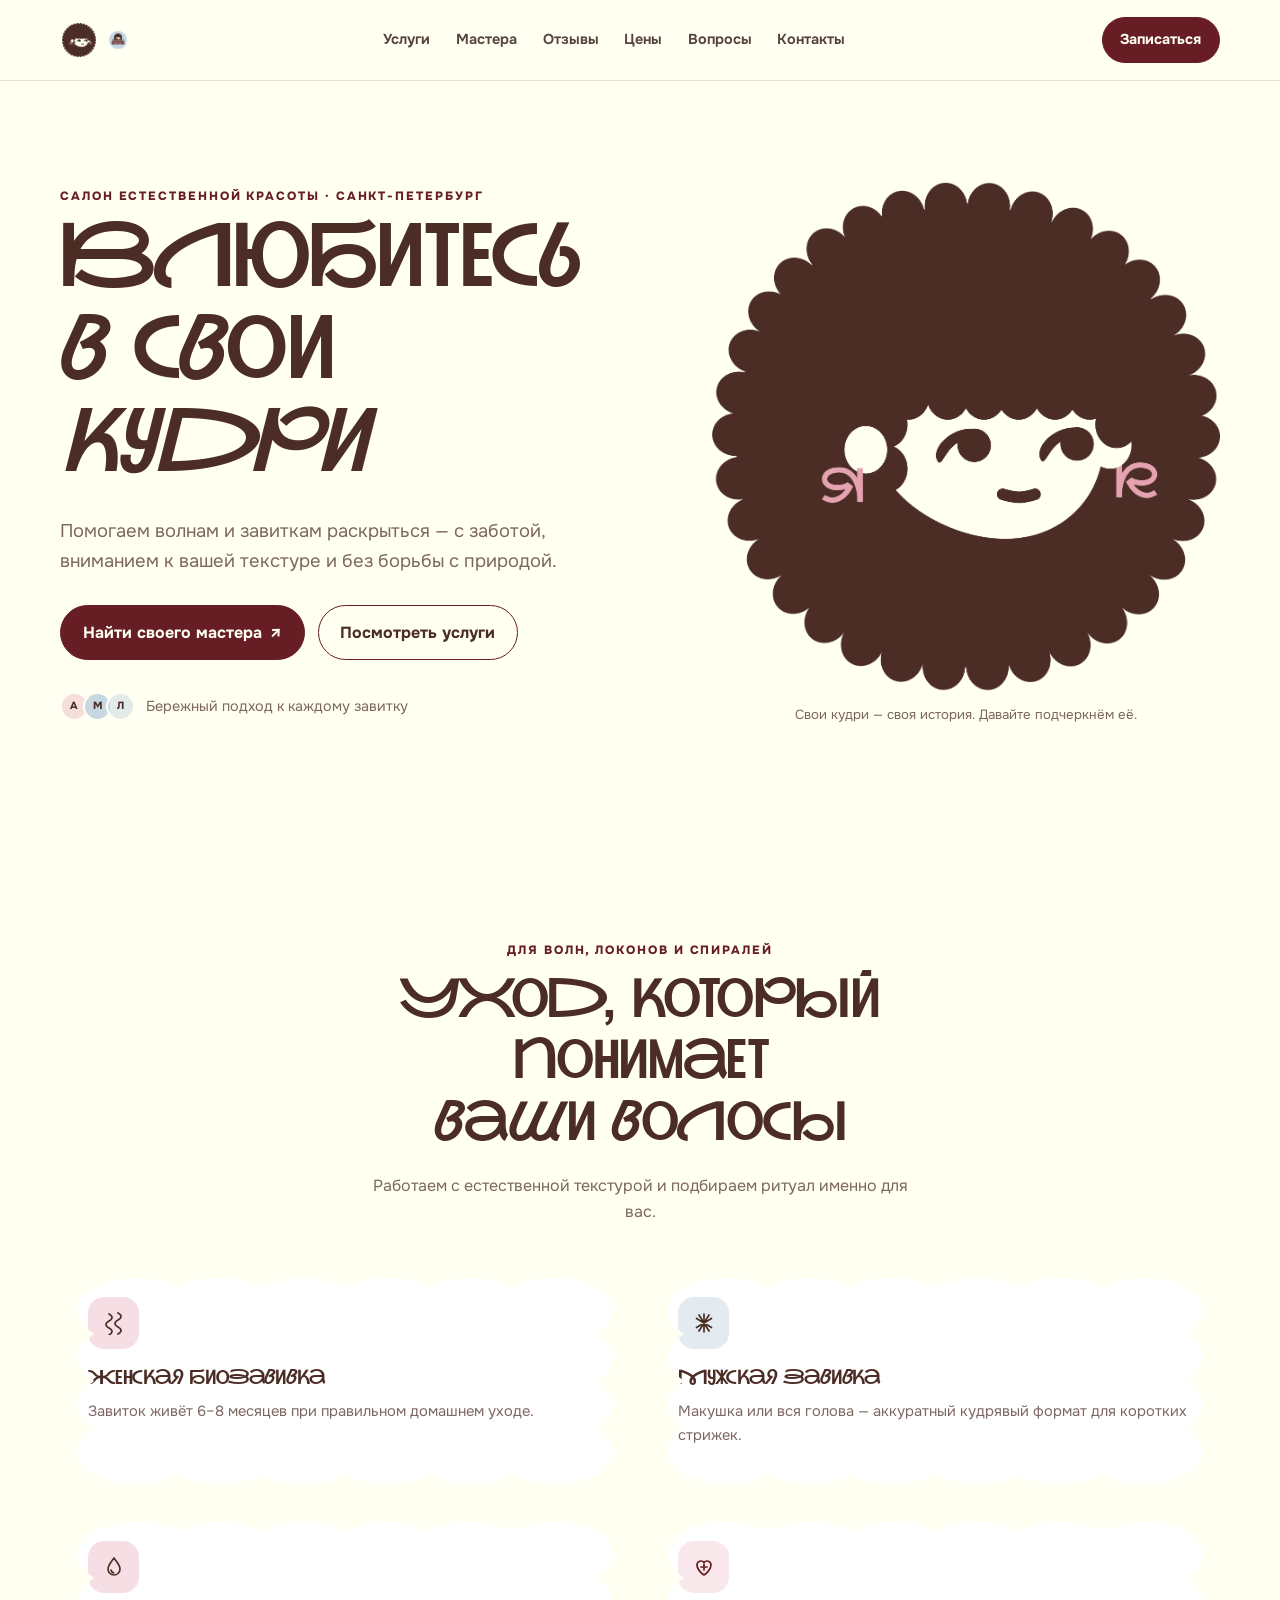
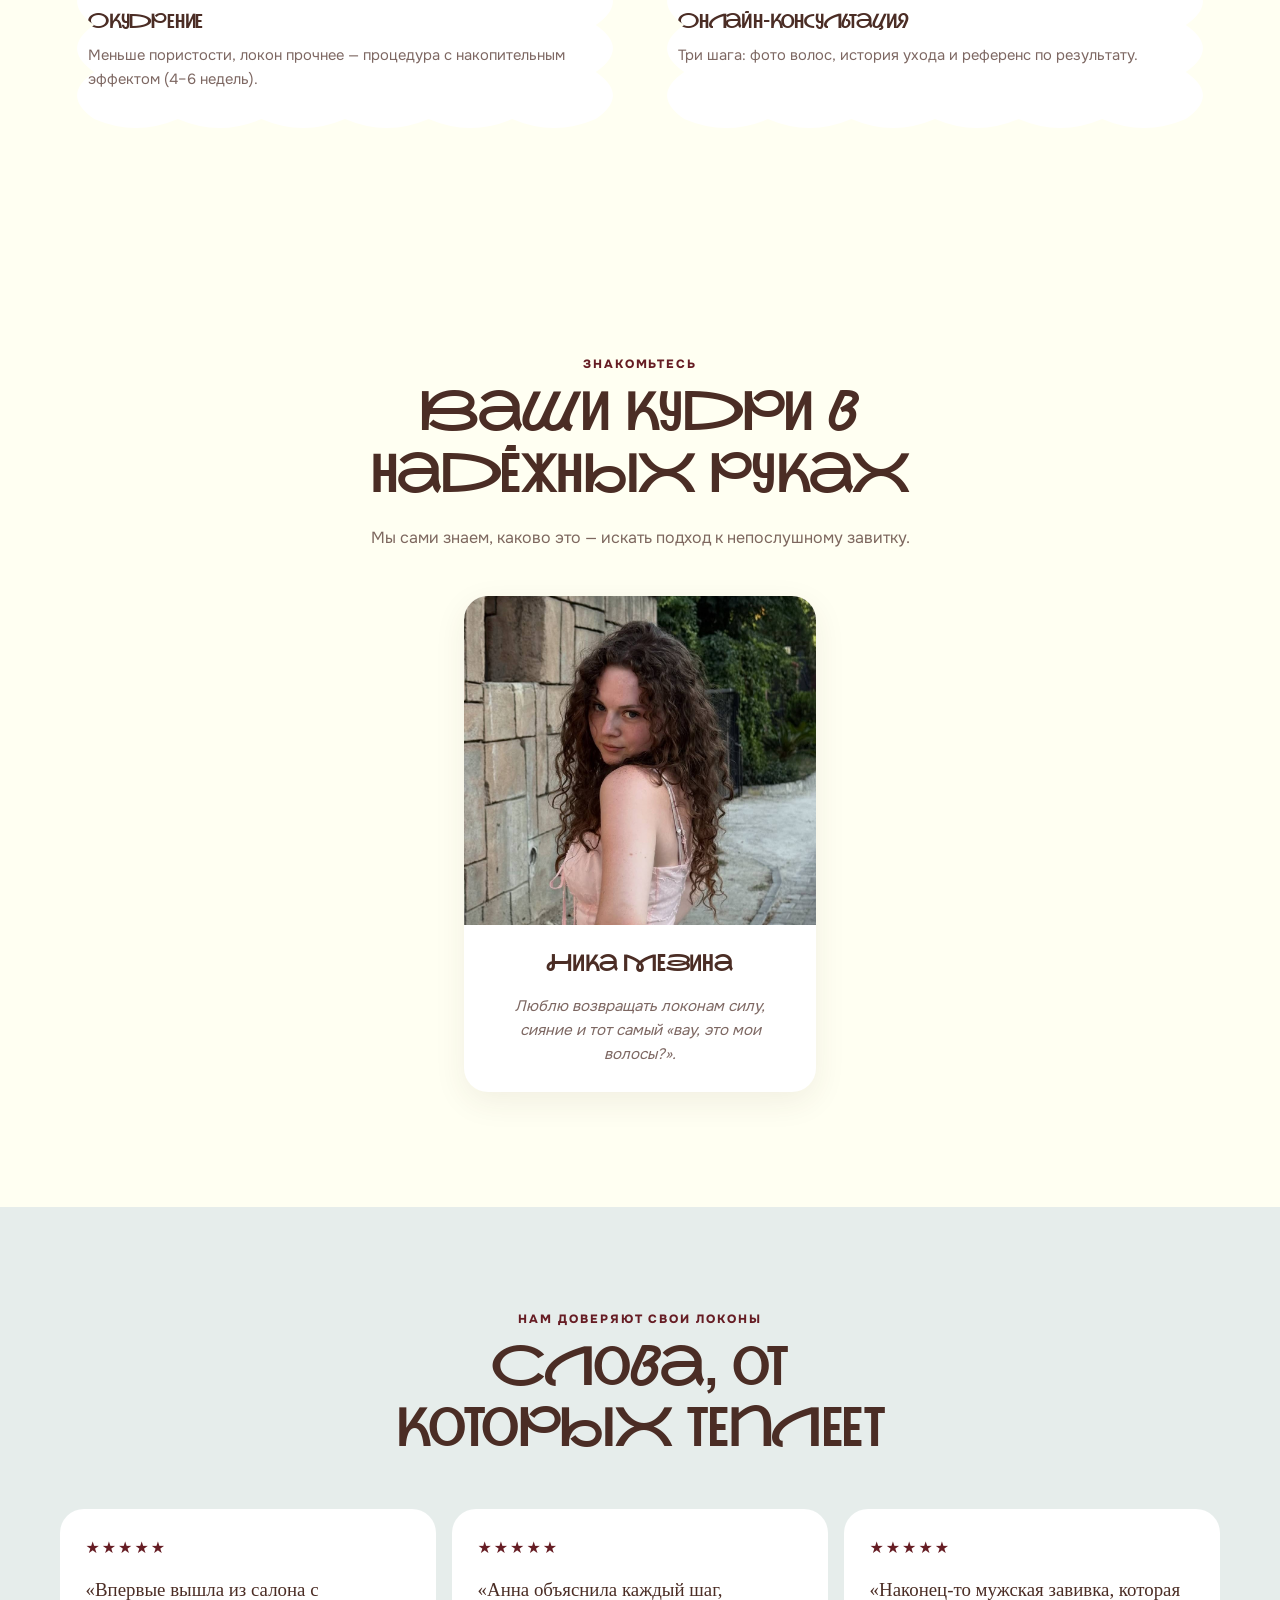
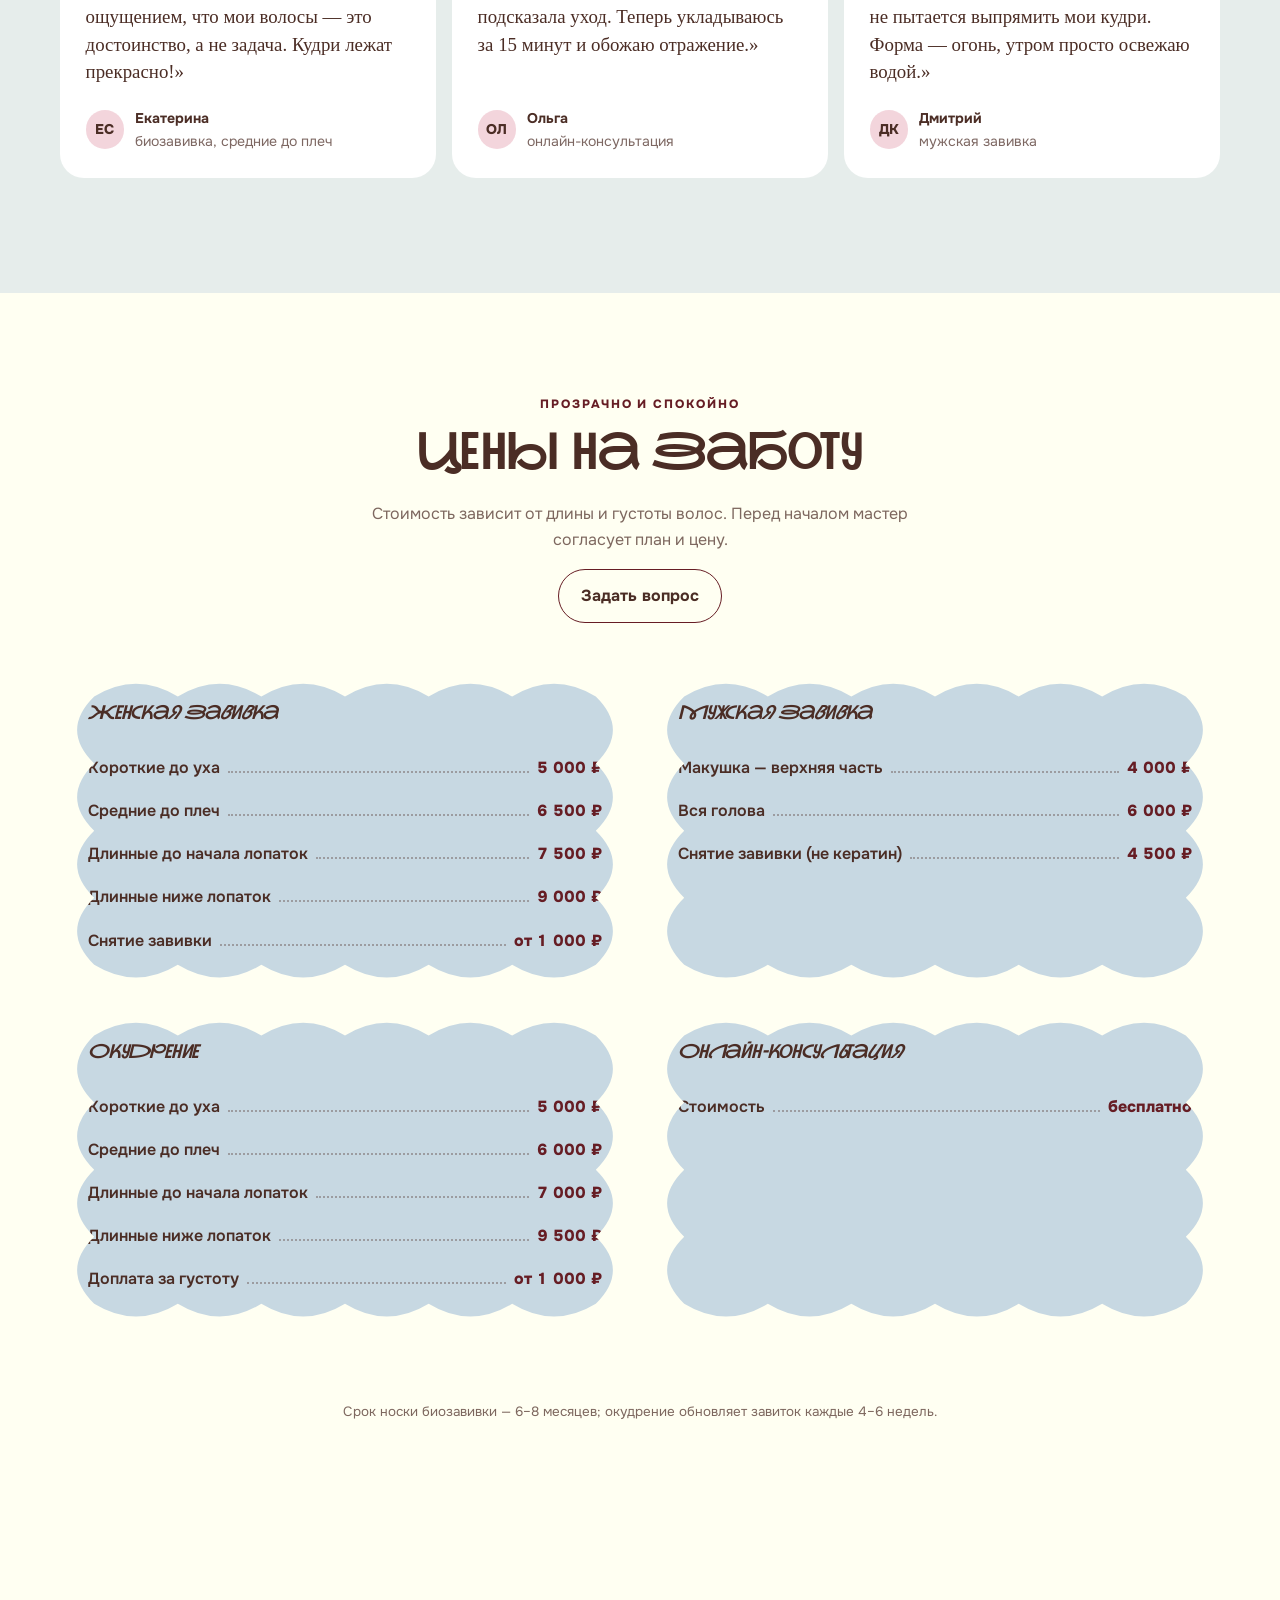
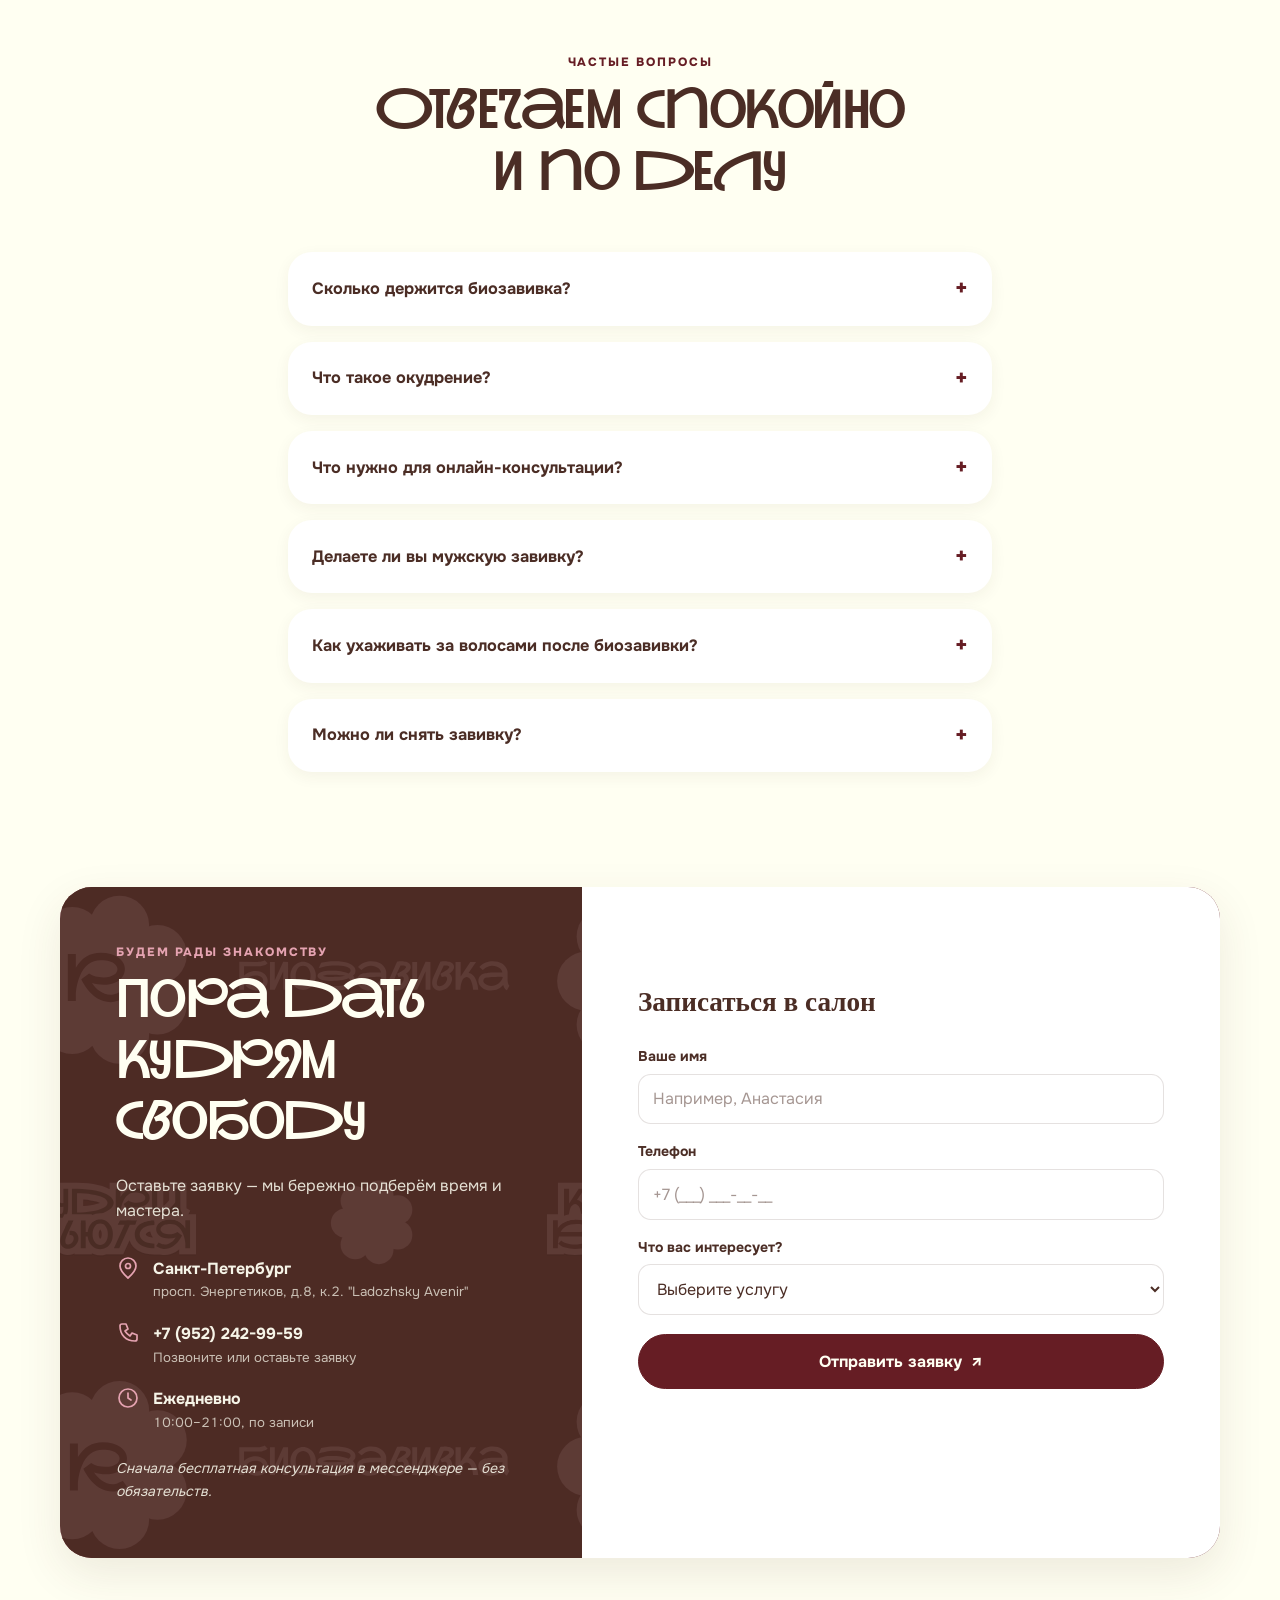
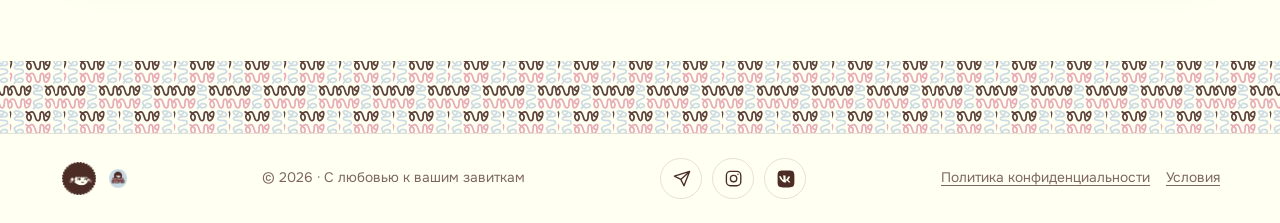
==== commit f39dfebb: "данные для связи" ====
--- a/index1.html
+++ b/index1.html
@@ -13,317 +13,7 @@
   <link rel="preconnect" href="https://fonts.googleapis.com">
   <link rel="preconnect" href="https://fonts.gstatic.com" crossorigin>
   <link href="https://fonts.googleapis.com/css2?family=Onest:wght@400;500;600;700&display=swap" rel="stylesheet">
-  <style>
-    /* НаuryzRedKeds — основной шрифт бренда */
-    @font-face {
-      font-family: "NauryzRedKeds";
-      src: url("fonts/nauryzredkeds-subset.woff2") format("woff2"),
-           url("fonts/nauryzredkeds-subset.ttf") format("truetype");
-      font-weight: 700;
-      font-style: normal;
-      font-display: swap;
-    }
-
-    /* Основа и типографика */
-    :root {
-      --cream: #FFFFF2;
-      --paper: #FFFFFF;
-      --sand: #C7D8E2;
-      --rose: #661D24;
-      --rose-dark: #4B2D25;
-      --brown: #4B2D25;
-      --muted: rgba(75, 45, 37, .72);
-      --sage: #C7D8E2;
-      --line: rgba(75, 45, 37, .14);
-      --pink: #E5A3B1;
-      --shadow: 0 1rem 2.8rem rgba(75, 45, 37, .10);
-      --radius: 1.5rem;
-      --ease-base: cubic-bezier(0.22, 1, 0.36, 1);
-      font-family: "Onest", "Segoe UI", system-ui, sans-serif;
-      color: var(--brown);
-      background: var(--cream);
-      scroll-behavior: smooth;
-      scroll-padding-top: 6rem;
-    }
-    * { box-sizing: border-box; }
-    body { margin: 0; background: var(--cream); line-height: 1.6; font-family: "Onest", "Segoe UI", system-ui, sans-serif; }
-    button, input, select { font: inherit; }
-    a { color: inherit; text-decoration: none; }
-    button, a, input, select { -webkit-tap-highlight-color: transparent; }
-    :focus-visible { outline: 3px solid #661D24; outline-offset: 4px; }
-    .container { width: min(100% - 2rem, 1160px); margin-inline: auto; }
-    .eyebrow { margin: 0 0 .75rem; color: var(--rose); font-size: .75rem; font-weight: 800; letter-spacing: .16em; text-transform: uppercase; }
-    .section { padding-top: clamp(4rem, 8vw, 7rem); padding-bottom: clamp(4.5rem, 9vw, 8rem); }
-    .section-heading { max-width: 42rem; margin: 0 auto 2.8rem; text-align: center; }
-    .section-heading h2 { margin: 0; font-family: "NauryzRedKeds", Georgia, serif; font-weight: 700; font-size: clamp(2rem, 5vw, 3.35rem); line-height: 1.15; letter-spacing: -.01em; text-wrap: balance; }
-    .section-heading p:last-child { max-width: 34rem; margin: 1rem auto 0; color: var(--muted); }
-    .button { display: inline-flex; min-height: 3.2rem; align-items: center; justify-content: center; gap: .55rem; padding: .85rem 1.35rem; border: 1px solid var(--rose); border-radius: 999px; background: var(--rose); color: #FFFFF2; font-weight: 700; cursor: pointer; transition: background var(--ease-base) .3s, color var(--ease-base) .3s, transform var(--ease-base) .3s, filter var(--ease-base) .3s; font-family: "Onest", "Segoe UI", system-ui, sans-serif; }
-    .button:hover { transform: translateY(-2px); background: var(--rose-dark); filter: drop-shadow(0 .6rem 1.3rem rgba(75, 45, 37, .18)); }
-    .button:active { transform: translateY(0); filter: none; }
-    .button-outline { background: transparent; color: var(--rose-dark); border-color: var(--rose); }
-    .button-outline:hover { background: var(--rose); color: #FFFFF2; }
-    .button-outline:active { background: var(--rose-dark); color: #FFFFF2; }
-    .icon { width: 1.5rem; height: 1.5rem; flex: none; fill: none; stroke: currentColor; stroke-width: 1.7; stroke-linecap: round; stroke-linejoin: round; }
-    .icon-filled { fill: currentColor; stroke: none; }
-
-    /* Blob-карточки — облачная форма бренда */
-    .blob {
-      border: 0;
-      background: var(--paper);
-      -webkit-mask-image: url("data:image/svg+xml;utf8,<svg xmlns='http://www.w3.org/2000/svg' viewBox='0 0 400 300' preserveAspectRatio='none'><path d='M24,24 Q53.3,0 82.7,24 Q112,0 141.3,24 Q170.7,0 200,24 Q229.3,0 258.7,24 Q288,0 317.3,24 Q346.7,0 376,24 Q400,55.5 376,87 Q400,118.5 376,150 Q400,181.5 376,213 Q400,244.5 376,276 Q346.7,300 317.3,276 Q288,300 258.7,276 Q229.3,300 200,276 Q170.7,300 141.3,276 Q112,300 82.7,276 Q53.3,300 24,276 Q0,244.5 24,213 Q0,181.5 24,150 Q0,118.5 24,87 Q0,55.5 24,24 Z' fill='white'/></svg>");
-      mask-image: url("data:image/svg+xml;utf8,<svg xmlns='http://www.w3.org/2000/svg' viewBox='0 0 400 300' preserveAspectRatio='none'><path d='M24,24 Q53.3,0 82.7,24 Q112,0 141.3,24 Q170.7,0 200,24 Q229.3,0 258.7,24 Q288,0 317.3,24 Q346.7,0 376,24 Q400,55.5 376,87 Q400,118.5 376,150 Q400,181.5 376,213 Q400,244.5 376,276 Q346.7,300 317.3,276 Q288,300 258.7,276 Q229.3,300 200,276 Q170.7,300 141.3,276 Q112,300 82.7,276 Q53.3,300 24,276 Q0,244.5 24,213 Q0,181.5 24,150 Q0,118.5 24,87 Q0,55.5 24,24 Z' fill='white'/></svg>");
-      -webkit-mask-size: 100% 100%;
-      mask-size: 100% 100%;
-      -webkit-mask-repeat: no-repeat;
-      mask-repeat: no-repeat;
-      -webkit-mask-clip: border-box;
-      mask-clip: border-box;
-      -webkit-mask-origin: border-box;
-      mask-origin: border-box;
-      filter: drop-shadow(0 6px 14px rgba(75, 45, 37, .14));
-      padding: 1.75rem;
-    }
-    @supports not (mask-image: url("data:image/svg+xml;utf8,<svg xmlns='http://www.w3.org/2000/svg' viewBox='0 0 400 300'><path d='M24,24 L376,24 L376,276 L24,276 Z' fill='white'/></svg>")) {
-      .blob { border-radius: var(--radius); box-shadow: var(--shadow); }
-    }
-
-    /* Шапка и навигация */
-    .site-header { position: sticky; z-index: 10; top: 0; border-bottom: 1px solid var(--line); background: rgba(255, 255, 242, .94); backdrop-filter: blur(14px); }
-    .header-inner { display: flex; min-height: 5rem; align-items: center; justify-content: space-between; gap: 1.2rem; }
-    .brand { display: inline-flex; align-items: center; gap: .65rem; font-family: "NauryzRedKeds", Georgia, serif; font-weight: 700; font-size: 1.2rem; letter-spacing: -.01em; white-space: nowrap; transition: opacity var(--ease-base) .3s; }
-    .brand:hover { opacity: .8; }
-    .brand:active { opacity: .65; }
-    .brand-mark { display: grid; width: 2.4rem; height: 2.4rem; place-items: center; border-radius: 50%; background: transparent; color: white; }
-    .brand-mark img { width: 2.1rem; height: 2.1rem; object-fit: contain; }
-    .brand-wordmark { display: inline-flex; align-items: center; }
-    .brand-wordmark img { height: 1.15rem; width: auto; display: block; }
-    .nav { display: flex; align-items: center; gap: clamp(.8rem, 2vw, 1.7rem); }
-    .nav a { color: #55443c; font-size: .9rem; font-weight: 650; transition: color var(--ease-base) .3s; }
-    .nav a:hover { color: var(--rose-dark); }
-    .nav a:active { color: var(--rose); }
-    .header-cta { min-height: 2.8rem; padding: .65rem 1.1rem; font-size: .9rem; }
-    .menu-toggle { display: none; width: 2.8rem; height: 2.8rem; align-items: center; justify-content: center; border: 1px solid var(--line); border-radius: 50%; background: var(--paper); color: var(--brown); cursor: pointer; transition: transform var(--ease-base) .3s, background var(--ease-base) .3s; }
-    .menu-toggle:hover { background: rgba(229, 163, 177, .15); }
-    .menu-toggle:active { transform: scale(.94); }
-
-    /* Первый экран */
-    .hero { overflow: hidden; padding-top: clamp(3rem, 7vw, 6.5rem); padding-bottom: clamp(3.5rem, 8vw, 7.5rem); }
-    .hero-grid { display: grid; grid-template-columns: 1.05fr .95fr; align-items: center; gap: clamp(2rem, 7vw, 6rem); }
-    .hero-copy { padding-block: 1rem; }
-    .hero h1 { max-width: 12ch; margin: 0; font-family: "NauryzRedKeds", Georgia, serif; font-weight: 700; font-size: clamp(3rem, 7vw, 5.5rem); line-height: 1.05; letter-spacing: -.01em; text-wrap: balance; }
-    .hero h1 em { color: var(--rose-dark); font-weight: 700; }
-    .hero-copy > p:not(.eyebrow) { max-width: 33rem; margin: 1.4rem 0 1.8rem; color: var(--muted); font-size: clamp(1rem, 1.7vw, 1.15rem); }
-    .hero-actions { display: flex; flex-wrap: wrap; gap: .8rem; }
-    .hero-note { display: flex; align-items: center; gap: .7rem; margin-top: 2rem; color: var(--muted); font-size: .9rem; }
-    .note-dots { display: flex; }
-    .note-dots span { display: grid; width: 1.8rem; height: 1.8rem; place-items: center; margin-left: -.35rem; border: 2px solid var(--cream); border-radius: 50%; background: var(--sage); color: var(--brown); font-size: .65rem; font-weight: 800; }
-    .note-dots span:first-child { margin-left: 0; background: rgba(229, 163, 177, .35); }
-    .note-dots span:last-child { background: rgba(199, 216, 226, .5); }
-    .hero-art { display: flex; min-height: 27rem; align-items: center; justify-content: center; padding: 0; background: transparent; }
-    .hero-art img { display: block; width: min(100%, 30rem); height: auto; }
-    .hero-caption { margin: .8rem 0 0; color: var(--muted); font-size: .83rem; text-align: center; }
-
-    /* Карточки услуг */
-    .services { background: var(--cream); }
-    .service-grid { display: grid; grid-template-columns: repeat(2, 1fr); gap: 1.25rem; }
-    .service-card { display: flex; min-height: 14rem; flex-direction: column; align-items: flex-start; border: 0; background: #FFFFFF; transition: transform var(--ease-base) .3s, filter var(--ease-base) .3s; }
-    .service-card:hover { transform: translateY(-4px); filter: drop-shadow(0 12px 20px rgba(75, 45, 37, .18)); }
-    .service-card:active { transform: translateY(-1px); filter: drop-shadow(0 6px 12px rgba(75, 45, 37, .12)); }
-    .service-icon { display: grid; width: 3.2rem; height: 3.2rem; place-items: center; margin-bottom: 1.1rem; border-radius: 1rem; background: rgba(229, 163, 177, .35); color: var(--rose-dark); }
-    .service-card:nth-child(even) .service-icon { background: rgba(199, 216, 226, .5); color: #4B2D25; }
-    .service-card:nth-child(4n) .service-icon { background: rgba(229, 163, 177, .25); color: #661D24; }
-    .service-card h3 { margin: 0; font-family: "NauryzRedKeds", Georgia, serif; font-weight: 700; font-size: 1.25rem; line-height: 1.25; letter-spacing: -.01em; }
-    .service-card p { margin: .55rem 0 0; color: var(--muted); font-size: .92rem; }
-
-    /* Мастера */
-    .team-grid { display: flex; justify-content: center; }
-    .master-card { overflow: hidden; max-width: 22rem; width: 100%; border-radius: var(--radius); background: var(--paper); box-shadow: 0 .6rem 2rem rgba(75, 45, 37, .08); transition: transform var(--ease-base) .3s, box-shadow var(--ease-base) .3s; }
-    .master-card:hover { transform: translateY(-4px); box-shadow: 0 1rem 2.5rem rgba(75, 45, 37, .14); }
-    .master-card:active { transform: translateY(-1px); box-shadow: 0 .4rem 1.2rem rgba(75, 45, 37, .10); }
-    .portrait { display: grid; min-height: 15rem; place-items: center; background: var(--sand); }
-    .portrait img { display: block; width: 100%; height: auto; object-fit: cover; }
-    .portrait svg { width: 8.5rem; height: 8.5rem; }
-    .portrait-fallback { display: grid; place-items: center; gap: 1rem; padding: 2rem; }
-    .portrait-fallback img { width: 5rem; height: 5rem; object-fit: contain; }
-    .master-info { padding: 1.35rem 1.5rem 1.6rem; text-align: center; }
-    .master-info h3 { margin: 0; font-family: "NauryzRedKeds", Georgia, serif; font-weight: 700; font-size: 1.45rem; letter-spacing: -.01em; }
-    .master-info p:last-child { margin: .6rem 0 0; color: var(--muted); font-size: .95rem; font-style: italic; }
-
-    /* Отзывы */
-    .reviews { background: rgba(199, 216, 226, .45); }
-    .review-grid { display: grid; grid-template-columns: repeat(3, 1fr); gap: 1rem; }
-    .review-card { display: flex; flex-direction: column; padding: 1.6rem; border-radius: var(--radius); background: var(--paper); transition: transform var(--ease-base) .3s, box-shadow var(--ease-base) .3s; }
-    .review-card:hover { transform: translateY(-3px); box-shadow: 0 .8rem 2rem rgba(75, 45, 37, .12); }
-    .review-card:active { transform: translateY(-1px); }
-    .stars { color: var(--rose); letter-spacing: .12em; }
-    .review-card blockquote { flex: 1; margin: 1rem 0 1.35rem; font-family: Georgia, "Times New Roman", serif; font-size: 1.18rem; line-height: 1.45; }
-    .review-author { display: flex; align-items: center; gap: .7rem; color: var(--muted); font-size: .88rem; }
-    .review-author strong { color: var(--brown); }
-    .review-avatar { display: grid; width: 2.4rem; height: 2.4rem; place-items: center; border-radius: 50%; background: rgba(229, 163, 177, .45); color: var(--rose-dark); font-weight: 800; }
-
-    /* Цены */
-    .price-wrap { display: grid; gap: clamp(2rem, 5vw, 3rem); }
-    .price-intro { text-align: center; max-width: 36rem; margin-inline: auto; }
-    .price-intro h2 { margin: 0; font-family: "NauryzRedKeds", Georgia, serif; font-weight: 700; font-size: clamp(2rem, 4.5vw, 3.2rem); line-height: 1.15; letter-spacing: -.01em; text-wrap: balance; }
-    .price-intro > p:not(.eyebrow) { color: var(--muted); }
-    .price-groups { display: grid; grid-template-columns: repeat(2, 1fr); gap: 1.25rem; }
-    .price-group { background: #C7D8E2; padding: 1.75rem; min-width: 0; }
-    .price-group h3 { margin: 0 0 1rem; font-family: "NauryzRedKeds", Georgia, serif; font-weight: 700; font-size: 1.2rem; font-style: italic; letter-spacing: -.01em; }
-    .price-list { margin: 0; padding: 0; list-style: none; }
-    .price-list li { display: flex; align-items: baseline; gap: .5rem; padding: .55rem 0; }
-    .price-list li + li { border-top: 0; }
-    .price-label { font-weight: 600; flex: 0 1 auto; }
-    .price-leader { flex: 1; border-bottom: 2px dotted rgba(75, 45, 37, .35); margin-bottom: .25em; min-width: 1rem; }
-    .price-value { color: var(--rose); font-weight: 800; white-space: nowrap; font-variant-numeric: tabular-nums; }
-    .price-footnote { margin-top: 1.5rem; color: var(--muted); font-size: .84rem; text-align: center; }
-
-    /* Контакты и форма записи */
-    .contact-section { padding-bottom: clamp(4rem, 8vw, 7rem); }
-    .contact-panel { display: grid; grid-template-columns: .9fr 1.1fr; overflow: hidden; border-radius: 2rem; background: #4B2D25; background-image: url("img/brand-print.svg"); background-size: cover; background-position: center; color: #FFFFF2; box-shadow: var(--shadow); }
-    .contact-info { padding: clamp(1.6rem, 5vw, 3.5rem); background: rgba(75, 45, 37, .88); }
-    .contact-info .eyebrow { color: var(--pink); }
-    .contact-info h2 { margin: 0 0 1rem; font-family: "NauryzRedKeds", Georgia, serif; font-weight: 700; font-size: clamp(2rem, 4.5vw, 3.3rem); line-height: 1.15; letter-spacing: -.01em; text-wrap: balance; }
-    .contact-info > p { color: rgba(255, 255, 242, .85); }
-    .contact-list { display: grid; gap: 1.15rem; margin: 2rem 0 0; padding: 0; list-style: none; }
-    .contact-list li { display: flex; align-items: flex-start; gap: .8rem; color: rgba(255, 255, 242, .95); }
-    .contact-list .icon { color: var(--pink); }
-    .contact-list li a { transition: color var(--ease-base) .3s; }
-    .contact-list li a:hover { color: var(--pink); }
-    .contact-list li a:active { color: #FFFFF2; }
-    .contact-list small { display: block; color: rgba(255, 255, 242, .7); font-variant-numeric: tabular-nums; }
-    .contact-form { display: grid; align-content: center; gap: 1rem; padding: clamp(1.6rem, 5vw, 3.5rem); background: var(--paper); color: var(--brown); }
-    .contact-form h3 { margin: 0 0 .25rem; font-family: Georgia, "Times New Roman", serif; font-size: 1.7rem; }
-    .field { display: grid; gap: .4rem; }
-    .field label { font-size: .88rem; font-weight: 700; }
-    .field input, .field select { width: 100%; min-height: 3.15rem; padding: .7rem .9rem; border: 1px solid var(--line); border-radius: .8rem; background: white; color: var(--brown); font-family: "Onest", "Segoe UI", system-ui, sans-serif; }
-    .field input::placeholder { color: rgba(75, 45, 37, .5); }
-    .contact-form .button { width: 100%; margin-top: .2rem; }
-    .form-message { min-height: 1.35rem; margin: 0; color: #536142; font-size: .9rem; font-weight: 700; }
-
-    /* Декоративная полоса с локонами */
-    .locks-strip { height: clamp(3rem, 6vw, 4.5rem); background: url("img/brand-locks.svg") repeat-x center; background-size: auto 100%; opacity: .9; margin-block: 0; }
-
-    /* Подвал */
-    .site-footer { padding-block: 1.5rem; border-top: 1px solid var(--line); }
-    .footer-inner { display: flex; flex-wrap: wrap; align-items: center; justify-content: space-between; gap: 1rem; }
-    .footer-copy { color: var(--muted); font-size: .86rem; }
-    .socials { display: flex; gap: .65rem; }
-    .socials a { display: grid; width: 2.6rem; height: 2.6rem; place-items: center; border: 1px solid var(--line); border-radius: 50%; color: var(--rose-dark); transition: background var(--ease-base) .3s, color var(--ease-base) .3s, transform var(--ease-base) .3s; }
-    .socials a:hover { background: var(--rose); color: white; }
-    .socials a:active { transform: scale(.92); }
-    .socials .icon { width: 1.2rem; height: 1.2rem; }
-
-    /* Адаптация */
-    @media (max-width: 900px) {
-      .nav { gap: .85rem; }
-      .nav a { font-size: .82rem; }
-      .hero-grid { gap: 2rem; }
-      .hero-art { min-height: 23rem; }
-      .service-grid { grid-template-columns: repeat(2, 1fr); }
-      .contact-panel { grid-template-columns: 1fr 1fr; }
-    }
-    @media (max-width: 700px) {
-      .header-inner { min-height: 4.5rem; flex-wrap: wrap; }
-      .brand { order: 1; }
-      .menu-toggle { display: inline-flex; order: 2; }
-      .header-cta { display: none; }
-      .nav { display: none; flex-direction: column; align-items: stretch; gap: 0; padding: .5rem 1rem 1rem; border-bottom: 1px solid var(--line); background: var(--cream); box-shadow: 0 1rem 1.5rem rgba(75, 45, 37, .08); order: 3; flex-basis: 100%; }
-      .nav.is-open { display: flex; }
-      .nav a { padding: .8rem .5rem; border-bottom: 1px solid var(--line); font-size: 1rem; }
-      .nav a:last-child { border-bottom: 0; }
-      .hero-grid { grid-template-columns: 1fr; }
-      .hero-copy { text-align: center; }
-      .hero h1 { max-width: 11ch; margin-inline: auto; }
-      .hero-copy > p:not(.eyebrow) { margin-inline: auto; }
-      .hero-actions, .hero-note { justify-content: center; }
-      .hero-art { min-height: auto; max-width: 30rem; margin-inline: auto; }
-      .team-grid { justify-content: center; }
-      .review-grid { grid-template-columns: 1fr; max-width: 32rem; margin-inline: auto; }
-      .portrait { min-height: 12rem; }
-      .price-groups { grid-template-columns: 1fr; }
-      .contact-panel { grid-template-columns: 1fr; }
-    }
-    @media (max-width: 460px) {
-      .container { width: min(100% - 1.25rem, 1160px); }
-      .brand { font-size: 1.08rem; }
-      .hero { padding-top: 2.3rem; }
-      .hero h1 { font-size: clamp(2.7rem, 13vw, 4rem); }
-      .hero-actions .button { width: 100%; }
-      .service-grid { grid-template-columns: 1fr; }
-      .service-card { min-height: auto; }
-      .price-list li { font-size: .92rem; }
-      .footer-inner { justify-content: center; text-align: center; }
-    }
-    /* Skip-to-content */
-    .skip-link { position: sticky; top: 0; z-index: 100; display: flex; align-items: center; justify-content: flex-start; padding: 0 1.2rem; max-height: 0; overflow: hidden; background: var(--rose); color: var(--cream); font-weight: 700; font-size: .875rem; text-decoration: none; border-radius: 0 0 999px 999px; opacity: 0; pointer-events: none; transition: max-height var(--ease-base) .3s, opacity var(--ease-base) .3s, padding var(--ease-base) .3s; }
-    .skip-link:focus-visible { max-height: 3.5rem; padding: .6rem 1.2rem; opacity: 1; pointer-events: auto; }
-
-    /* Scroll reveal — gated by .js-enabled */
-    .js-enabled .reveal { opacity: 0; transform: translateY(2rem); transition: opacity .7s var(--ease-base), transform .7s var(--ease-base); }
-    .js-enabled .reveal.is-visible { opacity: 1; transform: none; }
-    .js-enabled .reveal-stagger > * { opacity: 0; transform: translateY(2rem); transition: opacity .6s var(--ease-base), transform .6s var(--ease-base); }
-    .js-enabled .reveal-stagger.is-visible > * { opacity: 1; transform: none; }
-    .js-enabled .reveal-stagger.is-visible > *:nth-child(1) { transition-delay: 0ms; }
-    .js-enabled .reveal-stagger.is-visible > *:nth-child(2) { transition-delay: 100ms; }
-    .js-enabled .reveal-stagger.is-visible > *:nth-child(3) { transition-delay: 200ms; }
-    .js-enabled .reveal-stagger.is-visible > *:nth-child(4) { transition-delay: 300ms; }
-    .js-enabled .reveal-stagger.is-visible > *:nth-child(5) { transition-delay: 400ms; }
-    .js-enabled .reveal-stagger.is-visible > *:nth-child(6) { transition-delay: 500ms; }
-
-    /* Burger morph → X */
-    .menu-icon .bar { transform-origin: 12px 12px; transform-box: view-box; transition: transform var(--ease-base) .3s, opacity var(--ease-base) .3s; }
-    [aria-expanded="true"] .bar-1 { transform: translateY(5px) rotate(45deg); }
-    [aria-expanded="true"] .bar-2 { opacity: 0; }
-    [aria-expanded="true"] .bar-3 { transform: translateY(-5px) rotate(-45deg); }
-
-    /* Nav link stagger (mobile) */
-    @keyframes nav-link-fade { from { opacity: 0; transform: translateX(-.5rem); } to { opacity: 1; transform: none; } }
-
-    /* Legal footer buttons */
-    .footer-legal { display: flex; gap: 1rem; }
-    .footer-legal button { background: none; border: none; color: var(--muted); font: inherit; font-size: .86rem; cursor: pointer; padding: 0; text-decoration: underline; text-underline-offset: 3px; transition: color var(--ease-base) .3s; }
-    .footer-legal button:hover { color: var(--rose); }
-
-    /* Legal dialogs */
-    .legal-dialog { border: none; border-radius: var(--radius); padding: clamp(1.5rem, 4vw, 2.5rem); max-width: 32rem; width: calc(100% - 2rem); background: var(--cream); color: var(--brown); box-shadow: 0 1.5rem 3rem rgba(75, 45, 37, .18); }
-    .legal-dialog::backdrop { background: rgba(75, 45, 37, .4); }
-    .legal-dialog h3 { margin: 0 0 1rem; font-family: "NauryzRedKeds", Georgia, serif; font-weight: 700; font-size: clamp(1.25rem, 3vw, 1.5rem); color: var(--rose); }
-    .legal-dialog p { margin: 0 0 1rem; color: var(--muted); font-size: .95rem; line-height: 1.55; }
-    .legal-dialog .dialog-close { display: inline-flex; align-items: center; padding: .55rem 1.2rem; border: 1px solid var(--rose); border-radius: 999px; background: transparent; color: var(--rose); font-weight: 700; font-size: .9rem; cursor: pointer; transition: background var(--ease-base) .3s, color var(--ease-base) .3s; }
-    .legal-dialog .dialog-close:hover { background: var(--rose); color: var(--cream); }
-
-    /* Form inline error */
-    .form-error { min-height: 1.35rem; margin: 0; color: rgba(102, 29, 36, .85); font-size: .88rem; font-weight: 600; }
-    .field input[aria-invalid="true"], .field select[aria-invalid="true"] { border-color: var(--rose); box-shadow: 0 0 0 1px var(--rose); }
-
-    /* Risk-reversal line */
-    .risk-reversal { margin: 1.5rem 0 0; color: rgba(255, 255, 242, .7); font-size: .88rem; font-style: italic; }
-
-    /* FAQ */
-    .faq-list { display: grid; gap: 1rem; max-width: 44rem; margin-inline: auto; }
-    .faq-item { padding: 1.25rem 1.5rem; border-radius: var(--radius); background: var(--paper); box-shadow: 0 .3rem 1rem rgba(75, 45, 37, .06); }
-    .faq-item details { }
-    .faq-item summary { cursor: pointer; font-weight: 700; font-size: 1.02rem; list-style: none; display: flex; align-items: center; justify-content: space-between; gap: 1rem; }
-    .faq-item summary::-webkit-details-marker { display: none; }
-    .faq-item summary::after { content: "+"; font-weight: 800; font-size: 1.3rem; color: var(--rose); flex: none; transition: transform var(--ease-base) .3s; }
-    .faq-item details[open] summary::after { content: "−"; }
-    .faq-item p { margin: .75rem 0 0; color: var(--muted); font-size: .95rem; line-height: 1.55; }
-    .faq-item ul { margin: .5rem 0 0; padding-left: 1.2rem; color: var(--muted); font-size: .95rem; line-height: 1.55; }
-
-    @media (max-width: 700px) {
-      .nav.is-open a { animation: nav-link-fade .4s var(--ease-base) both; }
-      .nav.is-open a:nth-child(1) { animation-delay: 0ms; }
-      .nav.is-open a:nth-child(2) { animation-delay: 80ms; }
-      .nav.is-open a:nth-child(3) { animation-delay: 160ms; }
-      .nav.is-open a:nth-child(4) { animation-delay: 240ms; }
-      .nav.is-open a:nth-child(5) { animation-delay: 320ms; }
-      .nav.is-open a:nth-child(6) { animation-delay: 400ms; }
-    }
-    @media (prefers-reduced-motion: reduce) {
-      *, *::before, *::after { scroll-behavior: auto !important; transition-duration: .01ms !important; animation-duration: .01ms !important; animation-delay: 0s !important; }
-      .js-enabled .reveal, .js-enabled .reveal-stagger > * { opacity: 1 !important; transform: none !important; }
-    }
-  </style>
+  <link rel="stylesheet" href="styles.css">
   <script type="application/ld+json">
   {
     "@context": "https://schema.org",
@@ -523,8 +213,8 @@
       <div class="container contact-panel">
         <div class="contact-info"><p class="eyebrow">Будем рады знакомству</p><h2 id="contact-title">Пора дать кудрям свободу</h2><p>Оставьте заявку — мы бережно подберём время и мастера.</p>
           <ul class="contact-list">
-            <li><svg class="icon" viewBox="0 0 24 24" aria-hidden="true"><path d="M20 10c0 5-8 12-8 12S4 15 4 10a8 8 0 1 1 16 0z"/><circle cx="12" cy="10" r="2.5"/></svg><span><strong>Санкт-Петербург</strong><small>ул. Рубинштейна, 18</small></span></li>
-            <li><svg class="icon" viewBox="0 0 24 24" aria-hidden="true"><path d="M6 3h4l2 5-3 2a15 15 0 0 0 5 5l2-3 5 2v4c0 1.1-.9 2-2 2C10 20 4 14 4 5c0-1.1.9-2 2-2z"/></svg><span><strong><a href="tel:+78125551234">+7 (812) 555-12-34</a></strong><small>Позвоните или оставьте заявку</small></span></li>
+            <li><svg class="icon" viewBox="0 0 24 24" aria-hidden="true"><path d="M20 10c0 5-8 12-8 12S4 15 4 10a8 8 0 1 1 16 0z"/><circle cx="12" cy="10" r="2.5"/></svg><span><strong>Санкт-Петербург</strong><small>просп. Энергетиков, д.8, к.2. "Ladozhsky Avenir"</small></span></li>
+            <li><svg class="icon" viewBox="0 0 24 24" aria-hidden="true"><path d="M6 3h4l2 5-3 2a15 15 0 0 0 5 5l2-3 5 2v4c0 1.1-.9 2-2 2C10 20 4 14 4 5c0-1.1.9-2 2-2z"/></svg><span><strong><a href="tel:+78125551234">+7 (952) 242-99-59</a></strong><small>Позвоните или оставьте заявку</small></span></li>
             <li><svg class="icon" viewBox="0 0 24 24" aria-hidden="true"><circle cx="12" cy="12" r="9"/><path d="M12 7v5l3 2"/></svg><span><strong>Ежедневно</strong><small>10:00–21:00, по записи</small></span></li>
           </ul>
           <p class="risk-reversal">Сначала бесплатная консультация в мессенджере — без обязательств.</p>
@@ -559,89 +249,6 @@
     <p>В реальном проекте здесь были бы условия оказания услуг, порядок записи и отмены.</p>
     <button class="dialog-close" type="button">Понятно</button>
   </dialog>
-
-  <script>
-    // Меню для мобильной навигации
-    const menuButton = document.querySelector('.menu-toggle');
-    const siteNav = document.querySelector('#site-nav');
-    menuButton.addEventListener('click', () => {
-      const isOpen = menuButton.getAttribute('aria-expanded') === 'true';
-      menuButton.setAttribute('aria-expanded', String(!isOpen));
-      menuButton.setAttribute('aria-label', isOpen ? 'Открыть меню' : 'Закрыть меню');
-      siteNav.classList.toggle('is-open', !isOpen);
-    });
-    siteNav.querySelectorAll('a').forEach((link) => link.addEventListener('click', () => {
-      siteNav.classList.remove('is-open');
-      menuButton.setAttribute('aria-expanded', 'false');
-      menuButton.setAttribute('aria-label', 'Открыть меню');
-    }));
-
-    // Юридические диалоги
-    document.querySelectorAll('.footer-legal button').forEach((btn) => {
-      btn.addEventListener('click', () => {
-        const dialog = document.querySelector(btn.dataset.dialog);
-        if (dialog) dialog.showModal();
-      });
-    });
-    document.querySelectorAll('.legal-dialog').forEach((dialog) => {
-      dialog.addEventListener('click', (e) => {
-        if (e.target === dialog) dialog.close();
-      });
-      dialog.querySelectorAll('.dialog-close').forEach((btn) => {
-        btn.addEventListener('click', () => dialog.close());
-      });
-    });
-
-    // Плавная прокрутка с учётом липкой шапки
-    document.querySelectorAll('a[href^="#"]').forEach((link) => link.addEventListener('click', (event) => {
-      const target = document.querySelector(link.getAttribute('href'));
-      if (target) {
-        event.preventDefault();
-        target.scrollIntoView({ behavior: window.matchMedia('(prefers-reduced-motion: reduce)').matches ? 'auto' : 'smooth', block: 'start' });
-      }
-    }));
-
-    // Inline-ошибки формы
-    const appointmentForm = document.querySelector('#appointment-form');
-    appointmentForm.addEventListener('submit', (event) => {
-      event.preventDefault();
-      const formError = document.querySelector('#form-error');
-      const formMessage = document.querySelector('#form-message');
-      formError.textContent = '';
-      formMessage.textContent = '';
-      appointmentForm.querySelectorAll('[aria-invalid]').forEach((el) => el.removeAttribute('aria-invalid'));
-
-      if (!appointmentForm.checkValidity()) {
-        formError.textContent = 'Заполните имя и телефон — без них мы не сможем вам перезвонить.';
-        appointmentForm.querySelectorAll('input, select').forEach((el) => {
-          if (!el.checkValidity()) el.setAttribute('aria-invalid', 'true');
-        });
-        const firstInvalid = appointmentForm.querySelector('[aria-invalid="true"]');
-        if (firstInvalid) firstInvalid.focus();
-        return;
-      }
-
-      const clientName = appointmentForm.elements.name.value.trim();
-      formMessage.textContent = 'Спасибо, ' + clientName + '! Мы скоро вам позвоним.';
-      appointmentForm.reset();
-    });
-
-    // Анимация появления при прокрутке
-    const prefersReducedMotion = window.matchMedia('(prefers-reduced-motion: reduce)');
-    const revealElements = document.querySelectorAll('.reveal, .reveal-stagger');
-    if (prefersReducedMotion.matches) {
-      revealElements.forEach((el) => el.classList.add('is-visible'));
-    } else {
-      const revealObserver = new IntersectionObserver((entries, observer) => {
-        entries.forEach((entry) => {
-          if (entry.isIntersecting) {
-            entry.target.classList.add('is-visible');
-            observer.unobserve(entry.target);
-          }
-        });
-      }, { threshold: 0.15 });
-      revealElements.forEach((el) => revealObserver.observe(el));
-    }
-  </script>
+  <script src="script.js"></script>
 </body>
 </html>
--- a/styles.css
+++ b/styles.css
@@ -0,0 +1,309 @@
+/* НаuryzRedKeds — основной шрифт бренда */
+@font-face {
+  font-family: "NauryzRedKeds";
+  src: url("fonts/nauryzredkeds-subset.woff2") format("woff2"),
+       url("fonts/nauryzredkeds-subset.ttf") format("truetype");
+  font-weight: 700;
+  font-style: normal;
+  font-display: swap;
+}
+
+/* Основа и типографика */
+:root {
+  --cream: #FFFFF2;
+  --paper: #FFFFFF;
+  --sand: #C7D8E2;
+  --rose: #661D24;
+  --rose-dark: #4B2D25;
+  --brown: #4B2D25;
+  --muted: rgba(75, 45, 37, .72);
+  --sage: #C7D8E2;
+  --line: rgba(75, 45, 37, .14);
+  --pink: #E5A3B1;
+  --shadow: 0 1rem 2.8rem rgba(75, 45, 37, .10);
+  --radius: 1.5rem;
+  --ease-base: cubic-bezier(0.22, 1, 0.36, 1);
+  font-family: "Onest", "Segoe UI", system-ui, sans-serif;
+  color: var(--brown);
+  background: var(--cream);
+  scroll-behavior: smooth;
+  scroll-padding-top: 6rem;
+}
+* { box-sizing: border-box; }
+body { margin: 0; background: var(--cream); line-height: 1.6; font-family: "Onest", "Segoe UI", system-ui, sans-serif; }
+button, input, select { font: inherit; }
+a { color: inherit; text-decoration: none; }
+button, a, input, select { -webkit-tap-highlight-color: transparent; }
+:focus-visible { outline: 3px solid #661D24; outline-offset: 4px; }
+.container { width: min(100% - 2rem, 1160px); margin-inline: auto; }
+.eyebrow { margin: 0 0 .75rem; color: var(--rose); font-size: .75rem; font-weight: 800; letter-spacing: .16em; text-transform: uppercase; }
+.section { padding-top: clamp(4rem, 8vw, 7rem); padding-bottom: clamp(4.5rem, 9vw, 8rem); }
+.section-heading { max-width: 42rem; margin: 0 auto 2.8rem; text-align: center; }
+.section-heading h2 { margin: 0; font-family: "NauryzRedKeds", Georgia, serif; font-weight: 700; font-size: clamp(2rem, 5vw, 3.35rem); line-height: 1.15; letter-spacing: -.01em; text-wrap: balance; }
+.section-heading p:last-child { max-width: 34rem; margin: 1rem auto 0; color: var(--muted); }
+.button { display: inline-flex; min-height: 3.2rem; align-items: center; justify-content: center; gap: .55rem; padding: .85rem 1.35rem; border: 1px solid var(--rose); border-radius: 999px; background: var(--rose); color: #FFFFF2; font-weight: 700; cursor: pointer; transition: background var(--ease-base) .3s, color var(--ease-base) .3s, transform var(--ease-base) .3s, filter var(--ease-base) .3s; font-family: "Onest", "Segoe UI", system-ui, sans-serif; }
+.button:hover { transform: translateY(-2px); background: var(--rose-dark); filter: drop-shadow(0 .6rem 1.3rem rgba(75, 45, 37, .18)); }
+.button:active { transform: translateY(0); filter: none; }
+.button-outline { background: transparent; color: var(--rose-dark); border-color: var(--rose); }
+.button-outline:hover { background: var(--rose); color: #FFFFF2; }
+.button-outline:active { background: var(--rose-dark); color: #FFFFF2; }
+.icon { width: 1.5rem; height: 1.5rem; flex: none; fill: none; stroke: currentColor; stroke-width: 1.7; stroke-linecap: round; stroke-linejoin: round; }
+.icon-filled { fill: currentColor; stroke: none; }
+
+/* Blob-карточки — облачная форма бренда */
+.blob {
+  border: 0;
+  background: var(--paper);
+  -webkit-mask-image: url("data:image/svg+xml;utf8,<svg xmlns='http://www.w3.org/2000/svg' viewBox='0 0 400 300' preserveAspectRatio='none'><path d='M24,24 Q53.3,0 82.7,24 Q112,0 141.3,24 Q170.7,0 200,24 Q229.3,0 258.7,24 Q288,0 317.3,24 Q346.7,0 376,24 Q400,55.5 376,87 Q400,118.5 376,150 Q400,181.5 376,213 Q400,244.5 376,276 Q346.7,300 317.3,276 Q288,300 258.7,276 Q229.3,300 200,276 Q170.7,300 141.3,276 Q112,300 82.7,276 Q53.3,300 24,276 Q0,244.5 24,213 Q0,181.5 24,150 Q0,118.5 24,87 Q0,55.5 24,24 Z' fill='white'/></svg>");
+  mask-image: url("data:image/svg+xml;utf8,<svg xmlns='http://www.w3.org/2000/svg' viewBox='0 0 400 300' preserveAspectRatio='none'><path d='M24,24 Q53.3,0 82.7,24 Q112,0 141.3,24 Q170.7,0 200,24 Q229.3,0 258.7,24 Q288,0 317.3,24 Q346.7,0 376,24 Q400,55.5 376,87 Q400,118.5 376,150 Q400,181.5 376,213 Q400,244.5 376,276 Q346.7,300 317.3,276 Q288,300 258.7,276 Q229.3,300 200,276 Q170.7,300 141.3,276 Q112,300 82.7,276 Q53.3,300 24,276 Q0,244.5 24,213 Q0,181.5 24,150 Q0,118.5 24,87 Q0,55.5 24,24 Z' fill='white'/></svg>");
+  -webkit-mask-size: 100% 100%;
+  mask-size: 100% 100%;
+  -webkit-mask-repeat: no-repeat;
+  mask-repeat: no-repeat;
+  -webkit-mask-clip: border-box;
+  mask-clip: border-box;
+  -webkit-mask-origin: border-box;
+  mask-origin: border-box;
+  filter: drop-shadow(0 6px 14px rgba(75, 45, 37, .14));
+  padding: 1.75rem;
+}
+@supports not (mask-image: url("data:image/svg+xml;utf8,<svg xmlns='http://www.w3.org/2000/svg' viewBox='0 0 400 300'><path d='M24,24 L376,24 L376,276 L24,276 Z' fill='white'/></svg>")) {
+  .blob { border-radius: var(--radius); box-shadow: var(--shadow); }
+}
+
+/* Шапка и навигация */
+.site-header { position: sticky; z-index: 10; top: 0; border-bottom: 1px solid var(--line); background: rgba(255, 255, 242, .94); backdrop-filter: blur(14px); }
+.header-inner { display: flex; min-height: 5rem; align-items: center; justify-content: space-between; gap: 1.2rem; }
+.brand { display: inline-flex; align-items: center; gap: .65rem; font-family: "NauryzRedKeds", Georgia, serif; font-weight: 700; font-size: 1.2rem; letter-spacing: -.01em; white-space: nowrap; transition: opacity var(--ease-base) .3s; }
+.brand:hover { opacity: .8; }
+.brand:active { opacity: .65; }
+.brand-mark { display: grid; width: 2.4rem; height: 2.4rem; place-items: center; border-radius: 50%; background: transparent; color: white; }
+.brand-mark img { width: 2.1rem; height: 2.1rem; object-fit: contain; }
+.brand-wordmark { display: inline-flex; align-items: center; }
+.brand-wordmark img { height: 1.15rem; width: auto; display: block; }
+.nav { display: flex; align-items: center; gap: clamp(.8rem, 2vw, 1.7rem); }
+.nav a { color: #55443c; font-size: .9rem; font-weight: 650; transition: color var(--ease-base) .3s; }
+.nav a:hover { color: var(--rose-dark); }
+.nav a:active { color: var(--rose); }
+.header-cta { min-height: 2.8rem; padding: .65rem 1.1rem; font-size: .9rem; }
+.menu-toggle { display: none; width: 2.8rem; height: 2.8rem; align-items: center; justify-content: center; border: 1px solid var(--line); border-radius: 50%; background: var(--paper); color: var(--brown); cursor: pointer; transition: transform var(--ease-base) .3s, background var(--ease-base) .3s; }
+.menu-toggle:hover { background: rgba(229, 163, 177, .15); }
+.menu-toggle:active { transform: scale(.94); }
+
+/* Первый экран */
+.hero { overflow: hidden; padding-top: clamp(3rem, 7vw, 6.5rem); padding-bottom: clamp(3.5rem, 8vw, 7.5rem); }
+.hero-grid { display: grid; grid-template-columns: 1.05fr .95fr; align-items: center; gap: clamp(2rem, 7vw, 6rem); }
+.hero-copy { padding-block: 1rem; }
+.hero h1 { max-width: 12ch; margin: 0; font-family: "NauryzRedKeds", Georgia, serif; font-weight: 700; font-size: clamp(3rem, 7vw, 5.5rem); line-height: 1.05; letter-spacing: -.01em; text-wrap: balance; }
+.hero h1 em { color: var(--rose-dark); font-weight: 700; }
+.hero-copy > p:not(.eyebrow) { max-width: 33rem; margin: 1.4rem 0 1.8rem; color: var(--muted); font-size: clamp(1rem, 1.7vw, 1.15rem); }
+.hero-actions { display: flex; flex-wrap: wrap; gap: .8rem; }
+.hero-note { display: flex; align-items: center; gap: .7rem; margin-top: 2rem; color: var(--muted); font-size: .9rem; }
+.note-dots { display: flex; }
+.note-dots span { display: grid; width: 1.8rem; height: 1.8rem; place-items: center; margin-left: -.35rem; border: 2px solid var(--cream); border-radius: 50%; background: var(--sage); color: var(--brown); font-size: .65rem; font-weight: 800; }
+.note-dots span:first-child { margin-left: 0; background: rgba(229, 163, 177, .35); }
+.note-dots span:last-child { background: rgba(199, 216, 226, .5); }
+.hero-art { display: flex; min-height: 27rem; align-items: center; justify-content: center; padding: 0; background: transparent; }
+.hero-art img { display: block; width: min(100%, 30rem); height: auto; }
+.hero-caption { margin: .8rem 0 0; color: var(--muted); font-size: .83rem; text-align: center; }
+
+/* Карточки услуг */
+.services { background: var(--cream); }
+.service-grid { display: grid; grid-template-columns: repeat(2, 1fr); gap: 1.25rem; }
+.service-card { display: flex; min-height: 14rem; flex-direction: column; align-items: flex-start; border: 0; background: #FFFFFF; transition: transform var(--ease-base) .3s, filter var(--ease-base) .3s; }
+.service-card:hover { transform: translateY(-4px); filter: drop-shadow(0 12px 20px rgba(75, 45, 37, .18)); }
+.service-card:active { transform: translateY(-1px); filter: drop-shadow(0 6px 12px rgba(75, 45, 37, .12)); }
+.service-icon { display: grid; width: 3.2rem; height: 3.2rem; place-items: center; margin-bottom: 1.1rem; border-radius: 1rem; background: rgba(229, 163, 177, .35); color: var(--rose-dark); }
+.service-card:nth-child(even) .service-icon { background: rgba(199, 216, 226, .5); color: #4B2D25; }
+.service-card:nth-child(4n) .service-icon { background: rgba(229, 163, 177, .25); color: #661D24; }
+.service-card h3 { margin: 0; font-family: "NauryzRedKeds", Georgia, serif; font-weight: 700; font-size: 1.25rem; line-height: 1.25; letter-spacing: -.01em; }
+.service-card p { margin: .55rem 0 0; color: var(--muted); font-size: .92rem; }
+
+/* Мастера */
+.team-grid { display: flex; justify-content: center; }
+.master-card { overflow: hidden; max-width: 22rem; width: 100%; border-radius: var(--radius); background: var(--paper); box-shadow: 0 .6rem 2rem rgba(75, 45, 37, .08); transition: transform var(--ease-base) .3s, box-shadow var(--ease-base) .3s; }
+.master-card:hover { transform: translateY(-4px); box-shadow: 0 1rem 2.5rem rgba(75, 45, 37, .14); }
+.master-card:active { transform: translateY(-1px); box-shadow: 0 .4rem 1.2rem rgba(75, 45, 37, .10); }
+.portrait { display: grid; min-height: 15rem; place-items: center; background: var(--sand); }
+.portrait img { display: block; width: 100%; height: auto; object-fit: cover; }
+.portrait svg { width: 8.5rem; height: 8.5rem; }
+.portrait-fallback { display: grid; place-items: center; gap: 1rem; padding: 2rem; }
+.portrait-fallback img { width: 5rem; height: 5rem; object-fit: contain; }
+.master-info { padding: 1.35rem 1.5rem 1.6rem; text-align: center; }
+.master-info h3 { margin: 0; font-family: "NauryzRedKeds", Georgia, serif; font-weight: 700; font-size: 1.45rem; letter-spacing: -.01em; }
+.master-info p:last-child { margin: .6rem 0 0; color: var(--muted); font-size: .95rem; font-style: italic; }
+
+/* Отзывы */
+.reviews { background: rgba(199, 216, 226, .45); }
+.review-grid { display: grid; grid-template-columns: repeat(3, 1fr); gap: 1rem; }
+.review-card { display: flex; flex-direction: column; padding: 1.6rem; border-radius: var(--radius); background: var(--paper); transition: transform var(--ease-base) .3s, box-shadow var(--ease-base) .3s; }
+.review-card:hover { transform: translateY(-3px); box-shadow: 0 .8rem 2rem rgba(75, 45, 37, .12); }
+.review-card:active { transform: translateY(-1px); }
+.stars { color: var(--rose); letter-spacing: .12em; }
+.review-card blockquote { flex: 1; margin: 1rem 0 1.35rem; font-family: Georgia, "Times New Roman", serif; font-size: 1.18rem; line-height: 1.45; }
+.review-author { display: flex; align-items: center; gap: .7rem; color: var(--muted); font-size: .88rem; }
+.review-author strong { color: var(--brown); }
+.review-avatar { display: grid; width: 2.4rem; height: 2.4rem; place-items: center; border-radius: 50%; background: rgba(229, 163, 177, .45); color: var(--rose-dark); font-weight: 800; }
+
+/* Цены */
+.price-wrap { display: grid; gap: clamp(2rem, 5vw, 3rem); }
+.price-intro { text-align: center; max-width: 36rem; margin-inline: auto; }
+.price-intro h2 { margin: 0; font-family: "NauryzRedKeds", Georgia, serif; font-weight: 700; font-size: clamp(2rem, 4.5vw, 3.2rem); line-height: 1.15; letter-spacing: -.01em; text-wrap: balance; }
+.price-intro > p:not(.eyebrow) { color: var(--muted); }
+.price-groups { display: grid; grid-template-columns: repeat(2, 1fr); gap: 1.25rem; }
+.price-group { background: #C7D8E2; padding: 1.75rem; min-width: 0; }
+.price-group h3 { margin: 0 0 1rem; font-family: "NauryzRedKeds", Georgia, serif; font-weight: 700; font-size: 1.2rem; font-style: italic; letter-spacing: -.01em; }
+.price-list { margin: 0; padding: 0; list-style: none; }
+.price-list li { display: flex; align-items: baseline; gap: .5rem; padding: .55rem 0; }
+.price-list li + li { border-top: 0; }
+.price-label { font-weight: 600; flex: 0 1 auto; }
+.price-leader { flex: 1; border-bottom: 2px dotted rgba(75, 45, 37, .35); margin-bottom: .25em; min-width: 1rem; }
+.price-value { color: var(--rose); font-weight: 800; white-space: nowrap; font-variant-numeric: tabular-nums; }
+.price-footnote { margin-top: 1.5rem; color: var(--muted); font-size: .84rem; text-align: center; }
+
+/* Контакты и форма записи */
+.contact-section { padding-bottom: clamp(4rem, 8vw, 7rem); }
+.contact-panel { display: grid; grid-template-columns: .9fr 1.1fr; overflow: hidden; border-radius: 2rem; background: #4B2D25; background-image: url("img/brand-print.svg"); background-size: cover; background-position: center; color: #FFFFF2; box-shadow: var(--shadow); }
+.contact-info { padding: clamp(1.6rem, 5vw, 3.5rem); background: rgba(75, 45, 37, .88); }
+.contact-info .eyebrow { color: var(--pink); }
+.contact-info h2 { margin: 0 0 1rem; font-family: "NauryzRedKeds", Georgia, serif; font-weight: 700; font-size: clamp(2rem, 4.5vw, 3.3rem); line-height: 1.15; letter-spacing: -.01em; text-wrap: balance; }
+.contact-info > p { color: rgba(255, 255, 242, .85); }
+.contact-list { display: grid; gap: 1.15rem; margin: 2rem 0 0; padding: 0; list-style: none; }
+.contact-list li { display: flex; align-items: flex-start; gap: .8rem; color: rgba(255, 255, 242, .95); }
+.contact-list .icon { color: var(--pink); }
+.contact-list li a { transition: color var(--ease-base) .3s; }
+.contact-list li a:hover { color: var(--pink); }
+.contact-list li a:active { color: #FFFFF2; }
+.contact-list small { display: block; color: rgba(255, 255, 242, .7); font-variant-numeric: tabular-nums; }
+.contact-form { display: grid; align-content: center; gap: 1rem; padding: clamp(1.6rem, 5vw, 3.5rem); background: var(--paper); color: var(--brown); }
+.contact-form h3 { margin: 0 0 .25rem; font-family: Georgia, "Times New Roman", serif; font-size: 1.7rem; }
+.field { display: grid; gap: .4rem; }
+.field label { font-size: .88rem; font-weight: 700; }
+.field input, .field select { width: 100%; min-height: 3.15rem; padding: .7rem .9rem; border: 1px solid var(--line); border-radius: .8rem; background: white; color: var(--brown); font-family: "Onest", "Segoe UI", system-ui, sans-serif; }
+.field input::placeholder { color: rgba(75, 45, 37, .5); }
+.contact-form .button { width: 100%; margin-top: .2rem; }
+.form-message { min-height: 1.35rem; margin: 0; color: #536142; font-size: .9rem; font-weight: 700; }
+
+/* Декоративная полоса с локонами */
+.locks-strip { height: clamp(3rem, 6vw, 4.5rem); background: url("img/brand-locks.svg") repeat-x center; background-size: auto 100%; opacity: .9; margin-block: 0; }
+
+/* Подвал */
+.site-footer { padding-block: 1.5rem; border-top: 1px solid var(--line); }
+.footer-inner { display: flex; flex-wrap: wrap; align-items: center; justify-content: space-between; gap: 1rem; }
+.footer-copy { color: var(--muted); font-size: .86rem; }
+.socials { display: flex; gap: .65rem; }
+.socials a { display: grid; width: 2.6rem; height: 2.6rem; place-items: center; border: 1px solid var(--line); border-radius: 50%; color: var(--rose-dark); transition: background var(--ease-base) .3s, color var(--ease-base) .3s, transform var(--ease-base) .3s; }
+.socials a:hover { background: var(--rose); color: white; }
+.socials a:active { transform: scale(.92); }
+.socials .icon { width: 1.2rem; height: 1.2rem; }
+
+/* Адаптация */
+@media (max-width: 900px) {
+  .nav { gap: .85rem; }
+  .nav a { font-size: .82rem; }
+  .hero-grid { gap: 2rem; }
+  .hero-art { min-height: 23rem; }
+  .service-grid { grid-template-columns: repeat(2, 1fr); }
+  .contact-panel { grid-template-columns: 1fr 1fr; }
+}
+@media (max-width: 700px) {
+  .header-inner { min-height: 4.5rem; flex-wrap: wrap; }
+  .brand { order: 1; }
+  .menu-toggle { display: inline-flex; order: 2; }
+  .header-cta { display: none; }
+  .nav { display: none; flex-direction: column; align-items: stretch; gap: 0; padding: .5rem 1rem 1rem; border-bottom: 1px solid var(--line); background: var(--cream); box-shadow: 0 1rem 1.5rem rgba(75, 45, 37, .08); order: 3; flex-basis: 100%; }
+  .nav.is-open { display: flex; }
+  .nav a { padding: .8rem .5rem; border-bottom: 1px solid var(--line); font-size: 1rem; }
+  .nav a:last-child { border-bottom: 0; }
+  .hero-grid { grid-template-columns: 1fr; }
+  .hero-copy { text-align: center; }
+  .hero h1 { max-width: 11ch; margin-inline: auto; }
+  .hero-copy > p:not(.eyebrow) { margin-inline: auto; }
+  .hero-actions, .hero-note { justify-content: center; }
+  .hero-art { min-height: auto; max-width: 30rem; margin-inline: auto; }
+  .team-grid { justify-content: center; }
+  .review-grid { grid-template-columns: 1fr; max-width: 32rem; margin-inline: auto; }
+  .portrait { min-height: 12rem; }
+  .price-groups { grid-template-columns: 1fr; }
+  .contact-panel { grid-template-columns: 1fr; }
+}
+@media (max-width: 460px) {
+  .container { width: min(100% - 1.25rem, 1160px); }
+  .brand { font-size: 1.08rem; }
+  .hero { padding-top: 2.3rem; }
+  .hero h1 { font-size: clamp(2.7rem, 13vw, 4rem); }
+  .hero-actions .button { width: 100%; }
+  .service-grid { grid-template-columns: 1fr; }
+  .service-card { min-height: auto; }
+  .price-list li { font-size: .92rem; }
+  .footer-inner { justify-content: center; text-align: center; }
+}
+/* Skip-to-content */
+.skip-link { position: sticky; top: 0; z-index: 100; display: flex; align-items: center; justify-content: flex-start; padding: 0 1.2rem; max-height: 0; overflow: hidden; background: var(--rose); color: var(--cream); font-weight: 700; font-size: .875rem; text-decoration: none; border-radius: 0 0 999px 999px; opacity: 0; pointer-events: none; transition: max-height var(--ease-base) .3s, opacity var(--ease-base) .3s, padding var(--ease-base) .3s; }
+.skip-link:focus-visible { max-height: 3.5rem; padding: .6rem 1.2rem; opacity: 1; pointer-events: auto; }
+
+/* Scroll reveal — gated by .js-enabled */
+.js-enabled .reveal { opacity: 0; transform: translateY(2rem); transition: opacity .7s var(--ease-base), transform .7s var(--ease-base); }
+.js-enabled .reveal.is-visible { opacity: 1; transform: none; }
+.js-enabled .reveal-stagger > * { opacity: 0; transform: translateY(2rem); transition: opacity .6s var(--ease-base), transform .6s var(--ease-base); }
+.js-enabled .reveal-stagger.is-visible > * { opacity: 1; transform: none; }
+.js-enabled .reveal-stagger.is-visible > *:nth-child(1) { transition-delay: 0ms; }
+.js-enabled .reveal-stagger.is-visible > *:nth-child(2) { transition-delay: 100ms; }
+.js-enabled .reveal-stagger.is-visible > *:nth-child(3) { transition-delay: 200ms; }
+.js-enabled .reveal-stagger.is-visible > *:nth-child(4) { transition-delay: 300ms; }
+.js-enabled .reveal-stagger.is-visible > *:nth-child(5) { transition-delay: 400ms; }
+.js-enabled .reveal-stagger.is-visible > *:nth-child(6) { transition-delay: 500ms; }
+
+/* Burger morph → X */
+.menu-icon .bar { transform-origin: 12px 12px; transform-box: view-box; transition: transform var(--ease-base) .3s, opacity var(--ease-base) .3s; }
+[aria-expanded="true"] .bar-1 { transform: translateY(5px) rotate(45deg); }
+[aria-expanded="true"] .bar-2 { opacity: 0; }
+[aria-expanded="true"] .bar-3 { transform: translateY(-5px) rotate(-45deg); }
+
+/* Nav link stagger (mobile) */
+@keyframes nav-link-fade { from { opacity: 0; transform: translateX(-.5rem); } to { opacity: 1; transform: none; } }
+
+/* Legal footer buttons */
+.footer-legal { display: flex; gap: 1rem; }
+.footer-legal button { background: none; border: none; color: var(--muted); font: inherit; font-size: .86rem; cursor: pointer; padding: 0; text-decoration: underline; text-underline-offset: 3px; transition: color var(--ease-base) .3s; }
+.footer-legal button:hover { color: var(--rose); }
+
+/* Legal dialogs */
+.legal-dialog { border: none; border-radius: var(--radius); padding: clamp(1.5rem, 4vw, 2.5rem); max-width: 32rem; width: calc(100% - 2rem); background: var(--cream); color: var(--brown); box-shadow: 0 1.5rem 3rem rgba(75, 45, 37, .18); }
+.legal-dialog::backdrop { background: rgba(75, 45, 37, .4); }
+.legal-dialog h3 { margin: 0 0 1rem; font-family: "NauryzRedKeds", Georgia, serif; font-weight: 700; font-size: clamp(1.25rem, 3vw, 1.5rem); color: var(--rose); }
+.legal-dialog p { margin: 0 0 1rem; color: var(--muted); font-size: .95rem; line-height: 1.55; }
+.legal-dialog .dialog-close { display: inline-flex; align-items: center; padding: .55rem 1.2rem; border: 1px solid var(--rose); border-radius: 999px; background: transparent; color: var(--rose); font-weight: 700; font-size: .9rem; cursor: pointer; transition: background var(--ease-base) .3s, color var(--ease-base) .3s; }
+.legal-dialog .dialog-close:hover { background: var(--rose); color: var(--cream); }
+
+/* Form inline error */
+.form-error { min-height: 1.35rem; margin: 0; color: rgba(102, 29, 36, .85); font-size: .88rem; font-weight: 600; }
+.field input[aria-invalid="true"], .field select[aria-invalid="true"] { border-color: var(--rose); box-shadow: 0 0 0 1px var(--rose); }
+
+/* Risk-reversal line */
+.risk-reversal { margin: 1.5rem 0 0; color: rgba(255, 255, 242, .7); font-size: .88rem; font-style: italic; }
+
+/* FAQ */
+.faq-list { display: grid; gap: 1rem; max-width: 44rem; margin-inline: auto; }
+.faq-item { padding: 1.25rem 1.5rem; border-radius: var(--radius); background: var(--paper); box-shadow: 0 .3rem 1rem rgba(75, 45, 37, .06); }
+.faq-item details { }
+.faq-item summary { cursor: pointer; font-weight: 700; font-size: 1.02rem; list-style: none; display: flex; align-items: center; justify-content: space-between; gap: 1rem; }
+.faq-item summary::-webkit-details-marker { display: none; }
+.faq-item summary::after { content: "+"; font-weight: 800; font-size: 1.3rem; color: var(--rose); flex: none; transition: transform var(--ease-base) .3s; }
+.faq-item details[open] summary::after { content: "−"; }
+.faq-item p { margin: .75rem 0 0; color: var(--muted); font-size: .95rem; line-height: 1.55; }
+.faq-item ul { margin: .5rem 0 0; padding-left: 1.2rem; color: var(--muted); font-size: .95rem; line-height: 1.55; }
+
+@media (max-width: 700px) {
+  .nav.is-open a { animation: nav-link-fade .4s var(--ease-base) both; }
+  .nav.is-open a:nth-child(1) { animation-delay: 0ms; }
+  .nav.is-open a:nth-child(2) { animation-delay: 80ms; }
+  .nav.is-open a:nth-child(3) { animation-delay: 160ms; }
+  .nav.is-open a:nth-child(4) { animation-delay: 240ms; }
+  .nav.is-open a:nth-child(5) { animation-delay: 320ms; }
+  .nav.is-open a:nth-child(6) { animation-delay: 400ms; }
+}
+@media (prefers-reduced-motion: reduce) {
+  *, *::before, *::after { scroll-behavior: auto !important; transition-duration: .01ms !important; animation-duration: .01ms !important; animation-delay: 0s !important; }
+  .js-enabled .reveal, .js-enabled .reveal-stagger > * { opacity: 1 !important; transform: none !important; }
+}
